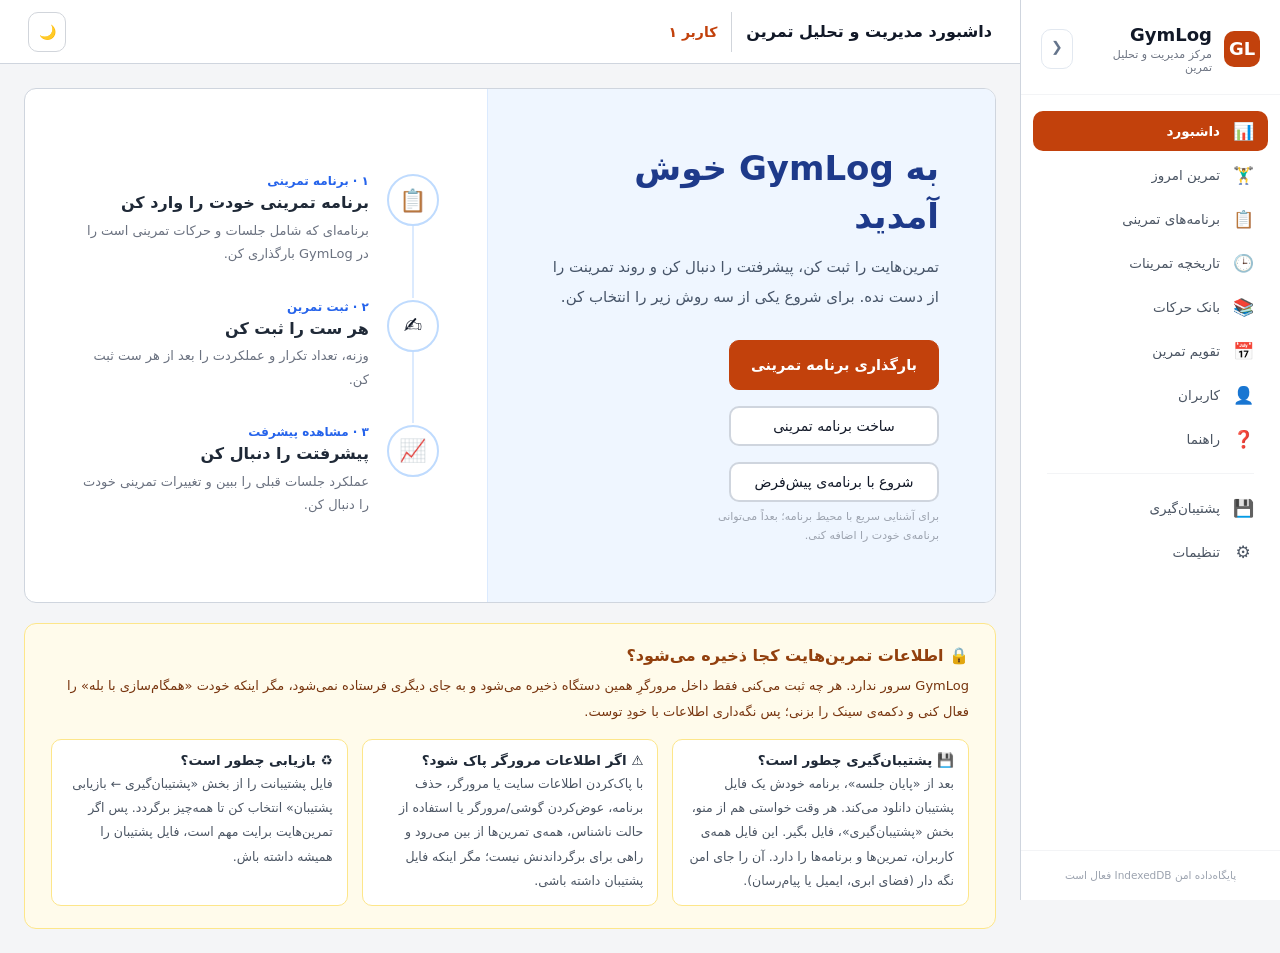
==== index.html @ d8fa561d "اصلاح برخی تنطیمات در حالت موبایل" ====
<!DOCTYPE html>
<html lang="fa" dir="rtl">
<head>
    <meta charset="UTF-8">
    <meta name="viewport" content="width=device-width, initial-scale=1.0">
    <link rel="manifest" href="./manifest.json">
    <meta name="theme-color" content="#2563eb">
    <title>GymLog</title>
    <meta name="description" content="ثبت و پیگیری تمرین‌های بدنسازی و روند پیشرفت ورزشی با پشتیبانی از IndexedDB" />
    <meta property="og:title" content="GymLog" />
    <meta property="og:description" content="ثبت و پیگیری تمرین‌های بدنسازی و روند پیشرفت ورزشی با پشتیبانی از IndexedDB" />
    <meta property="og:type" content="website" />
    <link rel="stylesheet" href="./css/style.css">
    <link rel="stylesheet" href="./css/dashboard.css">
    <link rel="stylesheet" href="./css/dashboard-overview.css">
    <link rel="stylesheet" href="./css/report.css">
    <link rel="stylesheet" href="./css/program-builder.css">
    <link rel="stylesheet" href="./css/exercise-editor.css">
    <link rel="stylesheet" href="./css/gl-extras.css">
    <link rel="stylesheet" href="./css/superset.css">
	<link rel="stylesheet" href="./css/redesign.css">
</head>

<body>
<script>try{if(localStorage.getItem("gymSidebarCollapsed")==="1")document.body.classList.add("sidebar-collapsed");}catch(e){}</script>

<div class="app-shell">

    <!-- =========================
         Desktop Sidebar (>= 1024px)
    ========================= -->
    <aside class="app-sidebar">
        <div class="sidebar-header">
            <div class="sidebar-logo">GL</div>
            <div class="sidebar-title">
                <h1>GymLog</h1>
                <span>مرکز مدیریت و تحلیل تمرین</span>
            </div>
            <button type="button" class="sidebar-toggle-btn" id="sidebarToggleBtn" aria-label="جمع کردن منو" aria-expanded="true" title="جمع/باز کردن منو">
                <span class="sidebar-toggle-icon" aria-hidden="true">❯</span>
            </button>
        </div>

        <nav class="sidebar-nav">
            <button type="button" class="sidebar-nav-item active" data-nav="dashboard" title="داشبورد">
                <span class="sidebar-nav-icon">📊</span>
                <span class="sidebar-nav-label">داشبورد</span>
            </button>
            <button type="button" class="sidebar-nav-item" data-nav="workout" title="تمرین امروز">
                <span class="sidebar-nav-icon">🏋️‍♂️</span>
                <span class="sidebar-nav-label">تمرین امروز</span>
            </button>
            <button type="button" class="sidebar-nav-item" data-nav="programs" title="برنامه‌های تمرینی">
                <span class="sidebar-nav-icon">📋</span>
                <span class="sidebar-nav-label">برنامه‌های تمرینی</span>
            </button>
            <button type="button" class="sidebar-nav-item" data-nav="history" title="تاریخچه تمرینات">
                <span class="sidebar-nav-icon">🕒</span>
                <span class="sidebar-nav-label">تاریخچه تمرینات</span>
            </button>
            <button type="button" class="sidebar-nav-item" data-nav="bank" title="بانک حرکات">
                <span class="sidebar-nav-icon">📚</span>
                <span class="sidebar-nav-label">بانک حرکات</span>
            </button>
            <button type="button" class="sidebar-nav-item" data-nav="calendar" title="تقویم تمرین">
                <span class="sidebar-nav-icon">📅</span>
                <span class="sidebar-nav-label">تقویم تمرین</span>
            </button>

            <button type="button" class="sidebar-nav-item" data-nav="user" title="کاربران">
                <span class="sidebar-nav-icon">👤</span>
                <span class="sidebar-nav-label">کاربران</span>
            </button>

            <button type="button" class="sidebar-nav-item" data-nav="help" title="راهنما و سوالات متداول">
                <span class="sidebar-nav-icon">❓</span>
                <span class="sidebar-nav-label">راهنما</span>
            </button>

            <div class="sidebar-divider"></div>

            <button type="button" class="sidebar-nav-item" data-nav="backup" title="پشتیبان‌گیری">
                <span class="sidebar-nav-icon">💾</span>
                <span class="sidebar-nav-label">پشتیبان‌گیری</span>
            </button>
            <button type="button" class="sidebar-nav-item" data-nav="settings" title="تنظیمات">
                <span class="sidebar-nav-icon">⚙️</span>
                <span class="sidebar-nav-label">تنظیمات</span>
            </button>
        </nav>

        <div class="sidebar-footer">
            <span class="sidebar-status">پایگاه‌داده امن IndexedDB فعال است</span>
        </div>
    </aside>

    <!-- =========================
         App Body (Main Content)
    ========================= -->
    <div class="app-body">

        <!-- Desktop Topbar -->
        <header class="desktop-topbar">
            <div class="desktop-topbar-heading">
                <div class="desktop-topbar-title" id="desktopTopbarTitle">
                    داشبورد مدیریت و تحلیل تمرین
                </div>
                <button type="button" class="user-chip" id="desktopUserChip" hidden></button>
                <select class="user-select" id="desktopUserSelect" aria-label="انتخاب کاربر" hidden></select>
            </div>
            <div class="desktop-topbar-actions">
                <button type="button" class="desktop-theme-icon-btn" id="desktopThemeIconBtn" aria-label="تغییر حالت تیره/روشن" title="تغییر ظاهر برنامه (تیره / روشن)">
                    🌙
                </button>
            </div>
        </header>

        <!-- Mobile Top Switcher (< 1024px) -->
        <div class="mobile-nav-bar">
            <div class="mobile-nav-id">
                <span class="mobile-nav-brand">GymLog</span>
                <button type="button" class="user-chip" id="mobileUserChip" hidden></button>
                <select class="user-select" id="mobileUserSelect" aria-label="انتخاب کاربر" hidden></select>
            </div>
            <div class="mobile-tab-switch">
                <button type="button" class="mobile-tab-btn active" data-nav="workout">ثبت تمرین</button>
                <button type="button" class="mobile-tab-btn" data-nav="dashboard">داشبورد</button>
            </div>
            <button type="button" id="openSettingsBtn" class="settings-icon-btn" aria-label="تنظیمات">
                ☰
            </button>
        </div>

        <!-- =========================
             View 1: Desktop Dashboard
        ========================= -->
        <div id="viewDashboard" class="app-view">
            <div class="dashboard-content" id="dashboardOverviewContainer">
                <!-- Populated dynamically by dashboard.js with real data -->
            </div>
        </div>

        <!-- =========================
             View 2: Workout Recording (The Gym Log)
        ========================= -->
        <div id="viewWorkout" class="app-view active">
            <div class="container">

                <!-- Header for mobile -->
                <header class="page-header" style="display: flex;">
                    <div>
                        <h1>ثبت جلسه تمرینی</h1>
                    </div>
                </header>

                <!-- Empty state -->
                <section id="emptyProgramState" class="card onboarding" style="display: none;">
                    <div class="onboarding-hero">
                        <h2>هنوز برنامه‌ای بارگذاری نشده</h2>
                        <p>برای شروع، برنامه‌ی تمرینی را از صفحه‌ی داشبورد بارگذاری کن.</p>
                    </div>
                    <div class="onboarding-actions">
                        <button type="button" class="primary-btn" onclick="switchView('dashboard')">
                            رفتن به داشبورد
                        </button>
                    </div>
                </section>

                <div id="programContent">

                    <!-- Backup warning -->
                    <section id="backupWarningBanner" class="backup-warning-banner card" style="display: none;">
                        <span class="backup-warning-icon">⚠️</span>
                        <div class="backup-warning-text">
                            <strong>زمان پشتیبان‌گیری رسیده</strong>
                            <span id="backupWarningDetail">مدتی از آخرین پشتیبان‌گیری گذشته.</span>
                        </div>
                        <div class="backup-warning-actions">
                            <button type="button" id="backupWarningBtn" class="secondary-btn">دریافت پشتیبان</button>
                            <button type="button" id="backupWarningSyncBtn" class="secondary-btn" data-bale-sync hidden>🔄 همگام‌سازی</button>
                        </div>
                    </section>

                    <!-- Session selector -->
                    <section class="session-selector card">
                        <div class="selector-title">جلسه تمرینی</div>
                        <div id="sessionButtons" class="session-buttons"></div>
                    </section>

                    <!-- Session info -->
                    <section class="session-info card">
                        <div class="field">
                            <input type="hidden" id="workoutDate">
                            <button type="button" id="workoutDateBtn" class="date-picker-btn" aria-label="تاریخ تمرین">
                                <span id="persianWorkoutDate" class="persian-date-display"></span>
                                <span class="date-picker-icon">📅</span>
                            </button>
                        </div>

                        <div class="field">
                            <select id="weekNumber" aria-label="شماره هفته">
                                <option value="1">هفته ۱</option>
                                <option value="2">هفته ۲</option>
                                <option value="3">هفته ۳</option>
                                <option value="4">هفته ۴</option>
                            </select>
                        </div>

                        <div class="session-note">
                            <strong>قانون تمرین:</strong> بیشتر ست‌ها را با حدود <strong>RIR 2</strong> انجام بده.
                        </div>
                    </section>

                    <!-- Exercises -->
                    <main id="exerciseList"></main>

                    <!-- Session note -->
                    <section class="card session-note-card">
                        <label for="sessionNote" class="session-note-label">📝 یادداشت جلسه</label>
                        <div id="sessionPrevNote" class="exercise-prev-note" hidden></div>
                        <textarea id="sessionNote" class="session-note-input" rows="3" maxlength="2000" placeholder="حال بدن، خواب، انرژی، نکته‌ای برای جلسه‌ی بعد…"></textarea>
                        <small class="gl-hint">یادداشت‌ها همراه ست‌های ثبت‌شده ذخیره می‌شوند؛ جلسه‌ای که هیچ ستی ندارد ذخیره نمی‌شود.</small>
                    </section>

                    <!-- Workout summary -->
                    <section class="summary-grid">
                        <div class="summary-card">
                            <span>حجم تمرین</span>
                            <strong id="totalVolume">0</strong>
                            <small>kg × reps</small>
                        </div>

                        <div class="summary-card">
                            <span>تغییر نسبت به جلسه قبل</span>
                            <strong id="volumeChange">—</strong>
                        </div>
                    </section>

                    <!-- Save workout -->
                    <section class="save-workout-section">
                        <button type="button" id="finishWorkoutBtn" class="primary-btn">
                            ✓ پایان جلسه و رفتن به تمرین بعدی
                        </button>
                    </section>

                    <!-- History -->
                    <section class="history-section card">
                        <div class="section-title">
                            <div>
                                <h2>روند پیشرفت</h2>
                                <p>سابقه همین جلسه تمرینی</p>
                            </div>
                        </div>
                        <div id="historyContainer"></div>
                    </section>

                </div>
            </div>
        </div>

        <!-- =========================
             View 3: Programs
        ========================= -->
        <div id="viewPrograms" class="app-view">
            <div id="viewProgramsContainer" class="gl-view-pad"></div>
        </div>

        <!-- =========================
             View 4: History
        ========================= -->
        <div id="viewHistory" class="app-view">
            <div id="viewHistoryContainer" class="gl-view-pad"></div>
        </div>

        <!-- =========================
             View 5: Bank
        ========================= -->
        <div id="viewBank" class="app-view">
            <div id="viewBankContainer" class="gl-view-pad"></div>
        </div>

        <!-- =========================
             View 6: Calendar
        ========================= -->
        <div id="viewCalendar" class="app-view">
            <div id="viewCalendarContainer" class="gl-view-pad"></div>
        </div>

        <!-- =========================
             View 7: User
        ========================= -->
        <div id="viewUser" class="app-view">
            <div id="viewUserContainer" class="gl-view-pad"></div>
        </div>

        <!-- =========================
             View 8: Backup
        ========================= -->
        <div id="viewBackup" class="app-view">
            <div id="viewBackupContainer" class="gl-view-pad"></div>
        </div>

        <!-- =========================
             View 10: Help / FAQ
        ========================= -->
        <div id="viewHelp" class="app-view">
            <div id="viewHelpContainer" class="gl-view-pad"></div>
        </div>

        <!-- =========================
             View 9: Settings
        ========================= -->
        <div id="viewSettings" class="app-view">
            <div id="viewSettingsContainer" class="gl-view-pad"></div>
        </div>

    </div>

</div>

<!-- =========================
     Settings Modal (Mobile Drawer)
========================= -->
<div id="settingsPage" class="settings-page-overlay" style="display: none;">
    <div class="settings-page">
        <div class="settings-page-header">
            <button
                type="button"
                id="closeSettingsBtn"
                class="exercise-guide-close"
                aria-label="بازگشت"
            >
                ×
            </button>
            <h2>تنظیمات و امکانات</h2>
        </div>

        <div class="settings-content">

            <section class="settings-group">
                <h3 class="settings-group-title">صفحات برنامه</h3>
                <div class="setting-row">
                    <div class="setting-info"><strong>داشبورد تحلیلی تمرین</strong><span>آمار دوره، نمودارها و وضعیت جلسات</span></div>
                    <button class="primary-btn setting-btn" type="button" onclick="closeSettingsPage(); switchView('dashboard');">مشاهده داشبورد</button>
                </div>
                <div class="setting-row">
                    <div class="setting-info"><strong>کاربران</strong><span>افزودن، حذف و ویرایش مشخصات کاربران</span></div>
                    <button class="secondary-btn setting-btn" type="button" onclick="openFromSettings('user');">نمایش کاربران</button>
                </div>
                <div class="setting-row">
                    <div class="setting-info"><strong>بانک حرکات</strong><span>فهرست حرکات با تصویر و نحوه اجرا</span></div>
                    <button id="openExerciseBankBtn" class="secondary-btn setting-btn" type="button">نمایش بانک حرکات</button>
                </div>
                <div class="setting-row">
                    <div class="setting-info"><strong>راهنما و سوالات متداول</strong><span>امکانات برنامه، ذخیره‌سازی و راه‌های تماس</span></div>
                    <button class="secondary-btn setting-btn" type="button" onclick="openFromSettings('help');">مشاهده راهنما</button>
                </div>
            </section>

            <section class="settings-group">
                <h3 class="settings-group-title">برنامه‌های تمرینی</h3>
                <div class="setting-row">
                    <div class="setting-info"><strong>ساخت برنامه تمرینی</strong><span>طراحی برنامه‌ی جدید و ثبت مستقیم یا دانلود JSON</span></div>
                    <button id="openProgramBuilderBtn" class="primary-btn setting-btn" type="button" onclick="closeSettingsPage(true); openProgramBuilder();">ساخت برنامه</button>
                </div>
                <div class="setting-row my-programs-setting">
                    <div class="setting-info"><strong>برنامه‌های من</strong><span>فهرست برنامه‌ها و جزئیات جلسات</span></div>
                    <button id="openMyProgramsBtn" class="secondary-btn setting-btn" type="button">مشاهده</button>
                </div>
                <div class="setting-row program-setting">
                    <div class="setting-info"><strong>بارگذاری برنامه‌ی جدید</strong><span>فایل آماده‌شده‌ی برنامه‌ی باشگاه (JSON)</span></div>
                    <div class="program-actions">
                        <label class="secondary-btn file-btn">بارگذاری برنامه‌ی جدید
                            <input type="file" id="programImportInput" accept=".json" hidden>
                        </label>
                    </div>
                </div>
            </section>

            <section class="settings-group">
                <h3 class="settings-group-title">ظاهر و به‌روزرسانی</h3>
                <div class="setting-row">
                    <div class="setting-info"><strong>ظاهر برنامه</strong><span>تغییر بین حالت روشن و تاریک</span></div>
                    <button id="themeToggleBtn" class="secondary-btn setting-btn" type="button">🌙 حالت تاریک</button>
                </div>
                <div class="setting-row">
                    <div class="setting-info"><strong>به‌روزرسانی برنامه</strong><span id="updateStatus">نسخه‌ی فعلی به‌روز است.</span></div>
                    <button id="updateAppBtn" class="secondary-btn setting-btn" type="button" disabled>به‌روزرسانی</button>
                </div>
            </section>

            <section class="settings-group">
                <h3 class="settings-group-title">پشتیبان‌گیری و همگام‌سازی</h3>
                <div class="setting-row backup-setting">
                    <div class="setting-info"><strong>پشتیبان اطلاعات</strong><span>دانلود یا بازیابی فایل پشتیبان همه‌ی کاربران</span></div>
                    <div class="backup-actions">
                        <button id="exportBtn" class="secondary-btn" type="button">دریافت پشتیبان</button>
                        <label class="secondary-btn file-btn">بازیابی پشتیبان
                            <input type="file" id="importInput" accept=".json" hidden>
                        </label>
                    </div>
                </div>
                <div class="setting-row bale-setting">
                    <div class="bs-panel" data-bale-panel></div>
                </div>
            </section>

            <section class="settings-group settings-group-danger">
                <h3 class="settings-group-title">منطقه خطر</h3>
                <div class="setting-row danger-setting">
                    <div class="setting-info"><strong>حذف تاریخچه‌ی تمرین‌ها</strong><span>فقط وزنه/تکرارهای کاربر فعال پاک می‌شود.</span></div>
                    <button id="clearBtn" class="danger-btn setting-btn" type="button">حذف تاریخچه</button>
                </div>
                <div class="setting-row danger-setting">
                    <div class="setting-info"><strong>بازنشانی کامل</strong><span>همه‌چیز (همه‌ی کاربران) پاک می‌شود؛ توکن و chat_id بله می‌ماند.</span></div>
                    <button id="fullResetBtn" class="danger-btn setting-btn" type="button">حذف همه‌چیز</button>
                </div>
            </section>

        </div>
    </div>
</div>

<!-- JavaScript Core Dependencies -->
<script src="./js/utils.js"></script>
<script src="./js/exercise-catalog.js"></script>
<script src="./js/workout-programs.js"></script>
<script src="./js/default-program.js"></script>
<script src="./js/workout-data.js"></script>
<script src="./js/storage.js"></script>
<script src="./js/app.js"></script>
<script src="./js/dashboard.js"></script>
<script src="./js/dashboard-analytics.js"></script>
<script src="./js/dashboard-overview.js"></script>
<script src="./js/program-builder.js"></script>
<script src="./js/exercise-editor.js"></script>
<script src="./js/rest-timer.js"></script>

<script>
    (function () {
        const btn = document.getElementById("sidebarToggleBtn");
        if (!btn) return;
        function sync() {
            const c = document.body.classList.contains("sidebar-collapsed");
            btn.setAttribute("aria-expanded", String(!c));
            btn.setAttribute("aria-label", c ? "باز کردن منو" : "جمع کردن منو");
        }
        btn.addEventListener("click", () => {
            const c = document.body.classList.toggle("sidebar-collapsed");
            try { localStorage.setItem("gymSidebarCollapsed", c ? "1" : "0"); } catch (e) {}
            sync();
        });
        sync();
    })();
</script>

<script>
    (function () {
        if (!("serviceWorker" in navigator)) return;

        const updateBtn = document.getElementById("updateAppBtn");
        const updateStatus = document.getElementById("updateStatus");
        let registration = null;
        let userRequestedUpdate = false;

        function markUpdateAvailable() {
            if (updateBtn) {
                updateBtn.disabled = false;
                updateBtn.classList.add("update-ready");
            }
            if (updateStatus) {
                updateStatus.textContent = "نسخه‌ی جدید آماده است. برای اعمال، دکمه‌ی به‌روزرسانی را بزن.";
            }
        }

        function trackInstalling(worker) {
            if (!worker) return;
            worker.addEventListener("statechange", () => {
                if (worker.state === "installed" && navigator.serviceWorker.controller) {
                    markUpdateAvailable();
                }
            });
        }

        window.addEventListener("load", () => {
            navigator.serviceWorker.register("./service-worker.js")
                .then(reg => {
                    registration = reg;
                    if (reg.waiting && navigator.serviceWorker.controller) markUpdateAvailable();
                    reg.addEventListener("updatefound", () => trackInstalling(reg.installing));
                    reg.update().catch(() => {});
                })
                .catch(err => console.error("Service Worker registration failed:", err));
        });

        function checkForUpdate() {
            if (registration && navigator.onLine) registration.update().catch(() => {});
        }
        document.addEventListener("visibilitychange", () => {
            if (document.visibilityState === "visible") checkForUpdate();
        });
        const openBtn = document.getElementById("openSettingsBtn");
        if (openBtn) openBtn.addEventListener("click", checkForUpdate);

        if (updateBtn) {
            updateBtn.addEventListener("click", () => {
                const waiting = registration && registration.waiting;
                if (!waiting) return;
                userRequestedUpdate = true;
                updateBtn.disabled = true;
                if (updateStatus) updateStatus.textContent = "در حال به‌روزرسانی…";
                waiting.postMessage({ type: "SKIP_WAITING" });
            });
        }

        let reloading = false;
        navigator.serviceWorker.addEventListener("controllerchange", () => {
            if (!userRequestedUpdate || reloading) return;
            reloading = true;
            window.location.reload();
        });
    })();
</script>

</body>
</html>
---- css/style.css ----
* {
    box-sizing: border-box;
    -webkit-tap-highlight-color: transparent;
}

html {
    font-size: 16px;
}

body {
    margin: 0;
    font-family: Tahoma, Arial, sans-serif;
    background: #f2f4f7;
    color: #1f2937;
    direction: rtl;
}

/* =========================
   Container
========================= */
.container {
    width: 100%;
    max-width: 600px;
    margin: 0 auto;
    padding: 12px 12px 40px;
}

/* =========================
   Header
========================= */
.page-header {
    display: flex;
    align-items: flex-start;
    justify-content: space-between;
    gap: 10px;
    margin-bottom: 12px;
}

.page-header h1 {
    margin: 0;
    font-size: 22px;
    line-height: 1.4;
}

.page-header p {
    margin: 3px 0 0;
    font-size: 13px;
    color: #6b7280;
}

.settings-icon-btn {
    flex: 0 0 auto;
    width: 40px;
    height: 40px;
    border: none;
    border-radius: 50%;
    background: #f3f4f6;
    font-size: 18px;
    line-height: 1;
    cursor: pointer;
}

.settings-icon-btn:hover {
    background: #e5e7eb;
}

/* =========================
   Buttons
========================= */
button,
.secondary-btn {
    min-height: 46px;
    border-radius: 10px;
    border: 1px solid transparent;
    padding: 10px 12px;
    font-family: inherit;
    font-size: 14px;
    cursor: pointer;
    touch-action: manipulation;
}

.primary-btn {
    background: #2563eb;
    color: white;
    font-weight: bold;
}

.secondary-btn {
    background: white;
    border-color: #d1d5db;
    color: #374151;
}

.danger-btn {
    background: #fee2e2;
    color: #991b1b;
    border-color: #fecaca;
}

/* =========================
   Cards
========================= */
.card {
    background: white;
    border-radius: 12px;
    border: 1px solid #e5e7eb;
    padding: 14px;
    margin-bottom: 12px;
}

/* =========================
   Session selector
========================= */
.session-selector {
    padding: 10px;
}

.selector-title {
    font-size: 12px;
    color: #6b7280;
    margin: 2px 4px 8px;
}

.session-buttons {
    display: flex;
    gap: 6px;
    overflow-x: auto;
    padding-bottom: 4px;
    scroll-snap-type: x proximity;
    -webkit-overflow-scrolling: touch;
}

.session-buttons::-webkit-scrollbar {
    height: 3px;
}

.session-btn {
    flex: 1 0 96px;
    scroll-snap-align: center;
    min-height: 62px;
    padding: 7px 4px;
    border-radius: 9px;
    border: 1px solid #d1d5db;
    background: white;
    color: #374151;
    font-family: inherit;
    cursor: pointer;
}

.session-btn strong {
    display: block;
    font-size: 13px;
    margin-bottom: 4px;
}

.session-btn span {
    display: block;
    font-size: 10px;
    line-height: 1.4;
    color: #6b7280;
}

.session-btn.active {
    background: #eff6ff;
    border-color: #2563eb;
    color: #1d4ed8;
}

.session-btn.active span {
    color: #2563eb;
}

/* =========================
   Session info
========================= */
.session-info {
    display: grid;
    grid-template-columns: 1fr 1fr;
    gap: 10px;
}

.field {
    display: flex;
    flex-direction: column;
    gap: 5px;
}

.field label {
    font-size: 14px;
    color: #6b7280;
    font-weight: 600;
}

input,
select {
    width: 100%;
    height: 44px;
    padding: 8px 10px;
    border: 1px solid #d1d5db;
    border-radius: 8px;
    background: white;
    font-family: inherit;
    font-size: 16px;
    color: #1f2937;
}

input:focus,
select:focus {
    outline: none;
    border-color: #2563eb;
    box-shadow: 0 0 0 2px rgba(37, 99, 235, 0.1);
}

.session-note {
    grid-column: 1 / -1;
    padding: 9px 11px;
    border-radius: 8px;
    background: #eff6ff;
    color: #1e40af;
    font-size: 11px;
    line-height: 1.7;
}

/* =========================
   Backup warning banner
========================= */
.backup-warning-banner {
    display: flex;
    align-items: center;
    gap: 10px;
    background: #fffbeb;
    border-color: #fde68a;
}

.backup-warning-icon {
    font-size: 20px;
    flex-shrink: 0;
}

.backup-warning-text {
    display: flex;
    flex-direction: column;
    gap: 2px;
    flex: 1;
}

.backup-warning-text strong {
    font-size: 13px;
    color: #92400e;
}

.backup-warning-text span {
    font-size: 11px;
    color: #b45309;
    line-height: 1.6;
}

.backup-warning-banner .secondary-btn {
    flex-shrink: 0;
    min-height: 38px;
    font-size: 12px;
}

/* =========================
   Default program suggestion
========================= */
.default-program-suggestion p {
    font-size: 13px;
    color: #374151;
    line-height: 1.8;
    margin: 8px 0 12px;
}

.default-program-actions {
    display: flex;
    flex-direction: column;
    gap: 8px;
}

/* =========================
   Date picker trigger button
========================= */
.date-picker-btn {
    display: flex;
    align-items: center;
    justify-content: space-between;
    width: 100%;
    height: 44px;
    padding: 8px 12px;
    border: 1px solid #d1d5db;
    border-radius: 8px;
    background: white;
    font-family: inherit;
    font-size: 14px;
    color: #1f2937;
    cursor: pointer;
}

.date-picker-btn:hover {
    border-color: #9ca3af;
}

.date-picker-icon {
    font-size: 16px;
}

/* =========================
   Date picker calendar (modal)
========================= */
.date-picker-overlay {
    position: fixed;
    inset: 0;
    z-index: 1000;
    display: flex;
    align-items: center;
    justify-content: center;
    padding: 16px;
    background: rgba(17, 24, 39, 0.5);
}

.date-picker-modal {
    width: 100%;
    max-width: 340px;
    padding: 16px;
    border-radius: 16px;
    background: white;
}

.date-picker-header {
    display: flex;
    align-items: center;
    justify-content: space-between;
    margin-bottom: 10px;
}

.date-picker-header h3 {
    margin: 0;
    font-size: 15px;
}

.date-picker-nav {
    width: 32px;
    height: 32px;
    border: none;
    border-radius: 8px;
    background: #f3f4f6;
    font-size: 18px;
    line-height: 1;
    cursor: pointer;
}

.date-picker-nav:hover {
    background: #e5e7eb;
}

.date-picker-weekdays {
    display: grid;
    grid-template-columns: repeat(7, 1fr);
    direction: ltr;
    margin-bottom: 4px;
    font-size: 11px;
    color: #9ca3af;
    text-align: center;
}

.date-picker-grid {
    display: grid;
    grid-template-columns: repeat(7, 1fr);
    direction: ltr;
    gap: 4px;
}

.date-picker-day {
    position: relative;
    display: flex;
    flex-direction: column;
    align-items: center;
    justify-content: center;
    width: 100%;
    min-width: 0;
    height: 40px;
    padding: 0;
    border: none;
    border-radius: 8px;
    background: transparent;
    font-family: inherit;
    font-size: 13px;
    color: #1f2937;
    cursor: pointer;
}

.date-picker-day.empty {
    cursor: default;
}

.date-picker-day:not(.empty):hover {
    background: #f3f4f6;
}

.date-picker-day.today {
    box-shadow: inset 0 0 0 1px #2563eb;
}

.date-picker-day.selected {
    background: #2563eb;
    color: white;
}

.date-picker-day-circle {
    display: flex;
    align-items: center;
    justify-content: center;
    width: 28px;
    height: 28px;
    border-radius: 50%;
    border: 2px solid transparent;
    box-sizing: border-box;
}

.date-picker-day.has-workout .date-picker-day-circle {
    border-color: #16a34a;
}

.date-picker-day.selected.has-workout .date-picker-day-circle {
    border-color: white;
}

.date-picker-legend {
    display: flex;
    align-items: center;
    gap: 6px;
    margin: 10px 0;
    font-size: 11px;
    color: #6b7280;
}

.date-picker-legend-circle {
    width: 12px;
    height: 12px;
    border-radius: 50%;
    border: 2px solid #16a34a;
    box-sizing: border-box;
    flex-shrink: 0;
}

.date-picker-close {
    width: 100%;
}

/* =========================
   Exercise card
========================= */
.exercise-card {
    background: white;
    border: 1px solid #e5e7eb;
    border-radius: 12px;
    margin-bottom: 12px;
    overflow: hidden;
}

.exercise-header {
    padding: 12px;
    background: #fafafa;
    border-bottom: 1px solid #e5e7eb;
}

.exercise-title {
    display: flex;
    align-items: center;
    gap: 9px;
}

.exercise-number {
    flex: 0 0 auto;
    width: 30px;
    height: 30px;
    border-radius: 50%;
    display: flex;
    align-items: center;
    justify-content: center;
    background: #2563eb;
    color: white;
    font-size: 13px;
    font-weight: bold;
}

.exercise-header h2 {
    margin: 0 0 5px;
    font-size: 19px;
    line-height: 1.45;
    font-weight: 700;
}

.exercise-meta {
    font-size: 12px;
    line-height: 1.8;
    color: #6b7280;
}

/* =========================
   Exercise action buttons
========================= */
.exercise-help-btn,
.exercise-history-btn {
    margin-top: 8px;
    min-height: 38px;
    padding: 7px 12px;
    border: 1px solid #d1d5db;
    border-radius: 8px;
    background: white;
    color: #2563eb;
    font-family: inherit;
    font-size: 14px;
    font-weight: 600;
    cursor: pointer;
}

.exercise-help-btn:active,
.exercise-history-btn:active {
    background: #eff6ff;
}

/* =========================
   Sets
========================= */
.sets-container {
    padding: 10px;
}

.set-row {
    display: grid;
    grid-template-columns: 58px 1fr 1fr;
    gap: 7px;
    align-items: center;
    margin-bottom: 7px;
}

.set-label {
    font-size: 14px;
    color: #4b5563;
    text-align: center;
    font-weight: bold;
    white-space: nowrap;
}

.set-row input {
    height: 44px;
    text-align: center;
    font-size: 16px;
    direction: ltr;
}

.set-difference {
    grid-column: 2 / 4;
    padding: 2px 5px;
    min-height: 14px;
    font-size: 11.5px;
    font-weight: 600;
    color: #1f2937;
    text-align: right;
    direction: rtl;
}

.set-difference:empty {
    display: none;
}

/* =========================
   Workout summary
========================= */
.summary-grid {
    display: grid;
    grid-template-columns: repeat(2, 1fr);
    gap: 8px;
    margin: 16px 0 12px;
}

.summary-card {
    background: white;
    border: 1px solid #e5e7eb;
    border-radius: 10px;
    padding: 11px;
    text-align: center;
}

.summary-card span {
    display: block;
    font-size: 11px;
    color: #6b7280;
    margin-bottom: 5px;
}

.summary-card strong {
    font-size: 19px;
}

.summary-card small {
    display: block;
    margin-top: 2px;
    font-size: 9px;
    color: #9ca3af;
}

/* =========================
   Save workout
========================= */
.save-workout-section {
    margin: 4px 0 18px;
}

/* =========================
   History
========================= */
.history-section {
    margin-top: 16px;
}

.section-title h2 {
    margin: 0;
    font-size: 17px;
}

.section-title p {
    margin: 4px 0 0;
    font-size: 11px;
    color: #6b7280;
}

.history-table-wrapper {
    margin-top: 12px;
    overflow-x: auto;
}

.history-table {
    width: 100%;
    border-collapse: collapse;
    font-size: 11px;
}

.history-table th,
.history-table td {
    padding: 9px 5px;
    border-bottom: 1px solid #e5e7eb;
    text-align: center;
    white-space: nowrap;
}

.history-table th {
    color: #6b7280;
    background: #f9fafb;
    font-weight: normal;
}

.history-empty {
    padding: 25px 10px;
    text-align: center;
    font-size: 12px;
    color: #9ca3af;
}

/* =========================
   Exercise History Modal
========================= */
.exercise-history-list {
    display: flex;
    flex-direction: column;
    gap: 12px;
    margin-top: 14px;
}

.exercise-history-item {
    padding: 12px;
    border: 1px solid #e5e7eb;
    border-radius: 10px;
    background: #f9fafb;
}

.exercise-history-info {
    display: flex;
    align-items: center;
    justify-content: space-between;
    gap: 8px;
    margin-bottom: 10px;
    padding-bottom: 9px;
    border-bottom: 1px solid #e5e7eb;
    font-size: 12px;
    line-height: 1.7;
}

.exercise-history-info strong {
    color: #1f2937;
}

.exercise-history-info span {
    color: #6b7280;
    white-space: nowrap;
}

.exercise-history-sets {
    display: grid;
    grid-template-columns: repeat(3, 1fr);
    gap: 6px;
}

.history-set {
    display: flex;
    align-items: center;
    justify-content: center;
    min-height: 48px;
    padding: 6px;
    border-radius: 8px;
    background: white;
    border: 1px solid #e5e7eb;
    font-size: 13px;
    font-weight: bold;
    color: #1f2937;
    direction: ltr;
}

/* =========================
   Settings (full page)
========================= */
.settings-page-overlay {
    position: fixed;
    inset: 0;
    z-index: 1000;
    background: white;
}

.settings-page {
    display: flex;
    flex-direction: column;
    height: 100%;
}

@media (min-width: 900px) {
    .settings-page-overlay {
        display: flex;
        justify-content: center;
        background: #f2f4f7;
    }

    .settings-page {
        width: 100%;
        max-width: 600px;
        background: white;
        box-shadow: 0 0 0 1px #e5e7eb;
    }
}

.settings-page-header {
    display: flex;
    align-items: center;
    gap: 10px;
    padding: 16px;
    border-bottom: 1px solid #f3f4f6;
}

.settings-page-header h2 {
    margin: 0;
    font-size: 18px;
}

.settings-content {
    flex: 1;
    overflow-y: auto;
}

.setting-row {
    display: flex;
    align-items: center;
    justify-content: space-between;
    gap: 12px;
    padding: 14px;
    border-bottom: 1px solid #f3f4f6;
}

.setting-row:last-child {
    border-bottom: none;
}

.setting-info {
    min-width: 0;
    flex: 1;
}

.setting-info strong {
    display: block;
    margin-bottom: 4px;
    font-size: 13px;
    color: #374151;
}

.setting-info span {
    display: block;
    font-size: 10px;
    line-height: 1.7;
    color: #9ca3af;
}

.setting-row .secondary-btn,
.setting-row .danger-btn {
    flex: 0 0 auto;
    min-height: 42px;
    font-size: 12px;
}

.backup-setting,
.program-setting {
    align-items: flex-start;
    flex-direction: column;
}

.backup-setting .setting-info,
.program-setting .setting-info {
    width: 100%;
}

.backup-actions,
.program-actions {
    display: grid;
    grid-template-columns: 1fr 1fr;
    gap: 8px;
    width: 100%;
    margin-top: 4px;
}

.program-actions {
    grid-template-columns: 1fr;
}

.file-btn {
    display: flex;
    align-items: center;
    justify-content: center;
    min-height: 42px;
}

.danger-setting .setting-info strong {
    color: #991b1b;
}

/* =========================
   My Programs (full page)
========================= */
.my-programs-overlay {
    position: fixed;
    inset: 0;
    z-index: 1000;
    background: white;
}

.my-programs-page {
    display: flex;
    flex-direction: column;
    height: 100%;
}

@media (min-width: 900px) {
    .my-programs-overlay {
        display: flex;
        justify-content: center;
        background: #f2f4f7;
    }

    .my-programs-page {
        width: 100%;
        max-width: 600px;
        background: white;
        box-shadow: 0 0 0 1px #e5e7eb;
    }
}

.my-programs-header {
    display: flex;
    align-items: center;
    justify-content: space-between;
    gap: 10px;
    padding: 16px;
    border-bottom: 1px solid #f3f4f6;
}

.my-programs-header h2 {
    margin: 0;
    font-size: 20px;
}

.my-programs-list {
    flex: 1;
    overflow-y: auto;
    padding: 16px;
}

.my-programs-empty {
    font-size: 13px;
    color: #9ca3af;
}

.my-program-card {
    margin-bottom: 12px;
    padding: 14px;
    border-radius: 14px;
    background: #f9fafb;
}

.my-program-summary {
    display: flex;
    align-items: center;
    justify-content: space-between;
    gap: 10px;
}

.my-program-summary-info h3 {
    margin: 0 0 4px;
    font-size: 14px;
    color: #374151;
}

.my-program-current-badge {
    margin-right: 6px;
    padding: 2px 8px;
    border-radius: 999px;
    background: #dbeafe;
    color: #1d4ed8;
    font-size: 10px;
}

.my-program-dates {
    display: block;
    font-size: 11px;
    color: #9ca3af;
}

.my-program-details {
    margin-top: 12px;
    padding-top: 12px;
    border-top: 1px solid #e5e7eb;
}

.my-program-session {
    margin-bottom: 10px;
}

.my-program-session h4 {
    margin: 0 0 4px;
    font-size: 11px;
    color: #6b7280;
}

.my-program-exercise-list {
    margin: 0;
    padding-right: 16px;
    list-style: disc;
}

.my-program-exercise-list li {
    margin-bottom: 4px;
    font-size: 11px;
    line-height: 1.7;
}

.my-program-exercise-name {
    display: block;
    color: #374151;
}

.my-program-exercise-meta {
    display: block;
    color: #9ca3af;
    font-size: 10px;
}

/* =========================
   Exercise Guide Modal
========================= */
.exercise-guide-overlay {
    position: fixed;
    inset: 0;
    z-index: 1000;
    background: rgba(0, 0, 0, 0.55);
    display: flex;
    align-items: flex-end;
    justify-content: center;
    padding: 0;
}

.exercise-guide-modal {
    width: 100%;
    max-width: 600px;
    max-height: 90vh;
    overflow-y: auto;
    background: white;
    border-radius: 18px 18px 0 0;
    padding: 16px;
}

.exercise-guide-header {
    display: flex;
    align-items: center;
    justify-content: space-between;
    gap: 10px;
    margin-bottom: 12px;
}

.exercise-guide-header h2 {
    margin: 0;
    font-size: 22px;
    line-height: 1.5;
}

.exercise-guide-close {
    width: 38px;
    height: 38px;
    min-height: 38px;
    padding: 0;
    border: none;
    border-radius: 50%;
    background: #f3f4f6;
    color: #374151;
    font-size: 24px;
    line-height: 1;
    cursor: pointer;
}

.exercise-guide-images {
    display: grid;
    grid-template-columns: repeat(2, 1fr);
    gap: 8px;
}

.exercise-guide-image,
.exercise-guide-video {
    display: block;
    width: 100%;
    max-width: 420px;
    max-height: 60vh;
    margin: 0 auto 20px;
    object-fit: contain;
    border-radius: 12px;
}

.exercise-guide-no-image {
    min-height: 120px;
    display: flex;
    align-items: center;
    justify-content: center;
    text-align: center;
    padding: 20px;
    border-radius: 10px;
    background: #f3f4f6;
    color: #9ca3af;
    font-size: 12px;
}

.exercise-guide-instructions {
    margin: 18px 0;
    padding-right: 26px;
    font-size: 16px;
    line-height: 2;
    color: #374151;
}

.exercise-guide-done {
    width: 100%;
    margin-top: 4px;
}

/* =========================
   Exercise Bank Page
========================= */
.exercise-bank-overlay {
    position: fixed;
    inset: 0;
    z-index: 1000;
    background: white;
}

.exercise-bank-page {
    display: flex;
    flex-direction: column;
    height: 100%;
}

@media (min-width: 900px) {
    .exercise-bank-overlay {
        display: flex;
        justify-content: center;
        background: #f2f4f7;
    }

    .exercise-bank-page {
        width: 100%;
        max-width: 600px;
        background: white;
        box-shadow: 0 0 0 1px #e5e7eb;
    }
}

.exercise-bank-header {
    display: flex;
    align-items: center;
    justify-content: space-between;
    gap: 10px;
    padding: 16px;
    border-bottom: 1px solid #f3f4f6;
}

.exercise-bank-header h2 {
    margin: 0;
    font-size: 20px;
}

.exercise-bank-list {
    flex: 1;
    overflow-y: auto;
    padding: 14px;
    display: flex;
    flex-direction: column;
    gap: 14px;
}

.exercise-bank-category-group {
    display: flex;
    flex-direction: column;
    gap: 8px;
}

.exercise-bank-category-header {
    width: 100%;
    display: flex;
    align-items: center;
    justify-content: space-between;
    padding: 8px 10px;
    border: 1px solid #e5e7eb;
    border-radius: 10px;
    background: #f3f4f6;
    cursor: pointer;
    font-family: inherit;
    transition: background 0.15s, border-color 0.15s;
}

.exercise-bank-category-header:hover {
    background: #e5e7eb;
}

.exercise-bank-category-title {
    display: flex;
    align-items: center;
    gap: 8px;
}

.exercise-bank-category-badge {
    font-size: 14px;
    font-weight: 700;
    color: #2563eb;
}

.exercise-bank-category-count {
    font-size: 11px;
    color: #6b7280;
    background: #ffffff;
    padding: 2px 7px;
    border-radius: 12px;
    border: 1px solid #e5e7eb;
}

.exercise-bank-category-arrow {
    font-size: 14px;
    color: #6b7280;
    transition: transform 0.2s ease;
}

.exercise-bank-category-group.collapsed .exercise-bank-category-arrow {
    transform: rotate(-90deg);
}

.exercise-bank-category-group.collapsed .exercise-bank-category-items {
    display: none;
}

.exercise-bank-category-items {
    display: flex;
    flex-direction: column;
    gap: 8px;
    padding: 2px 4px;
}

.exercise-bank-item {
    display: flex;
    align-items: center;
    gap: 12px;
    padding: 12px;
    border-radius: 12px;
    border: 1px solid #e5e7eb;
    background: #f9fafb;
    cursor: pointer;
    transition: background 0.15s, border-color 0.15s;
}

.exercise-bank-item:active {
    background: #eff6ff;
    border-color: #93c5fd;
}

.exercise-bank-thumb {
    width: 60px;
    height: 60px;
    border-radius: 8px;
    background: #e5e7eb;
    display: flex;
    align-items: center;
    justify-content: center;
    overflow: hidden;
    flex-shrink: 0;
}

.exercise-bank-thumb img {
    width: 100%;
    height: 100%;
    object-fit: contain;
}

.exercise-bank-thumb-placeholder {
    font-size: 24px;
}

.exercise-bank-info {
    flex: 1;
    min-width: 0;
}

.exercise-bank-name {
    margin: 0 0 4px;
    font-size: 15px;
    font-weight: bold;
    color: #1f2937;
}

.exercise-bank-id {
    margin: 0;
    font-size: 12px;
    color: #6b7280;
    direction: ltr;
    text-align: right;
    font-family: monospace, Arial, sans-serif;
}

/* =========================
   Dark Mode
========================= */
body.dark-mode {
    background: #111827;
    color: #f3f4f6;
}

body.dark-mode .card,
body.dark-mode .summary-card,
body.dark-mode .exercise-card {
    background: #1f2937;
    border-color: #374151;
}

body.dark-mode .page-header p,
body.dark-mode .selector-title,
body.dark-mode .field label,
body.dark-mode .exercise-meta,
body.dark-mode .section-title p {
    color: #9ca3af;
}

body.dark-mode .session-btn {
    background: #1f2937;
    border-color: #4b5563;
    color: #f3f4f6;
}

body.dark-mode .session-btn span {
    color: #9ca3af;
}

body.dark-mode .session-btn.active {
    background: #1e3a8a;
    border-color: #3b82f6;
    color: #dbeafe;
}

body.dark-mode .session-btn.active span {
    color: #bfdbfe;
}

body.dark-mode input,
body.dark-mode select {
    background: #111827;
    border-color: #4b5563;
    color: #f3f4f6;
}

body.dark-mode input:focus,
body.dark-mode select:focus {
    border-color: #60a5fa;
    box-shadow: 0 0 0 2px rgba(96, 165, 250, 0.15);
}

body.dark-mode .date-picker-btn {
    background: #111827;
    border-color: #4b5563;
    color: #f3f4f6;
}

body.dark-mode .date-picker-modal {
    background: #1f2937;
}

body.dark-mode .date-picker-header h3 {
    color: #f3f4f6;
}

body.dark-mode .date-picker-nav {
    background: #374151;
    color: #f3f4f6;
}

body.dark-mode .date-picker-nav:hover {
    background: #4b5563;
}

body.dark-mode .date-picker-day {
    color: #e5e7eb;
}

body.dark-mode .date-picker-day:not(.empty):hover {
    background: #374151;
}

body.dark-mode .date-picker-legend {
    color: #9ca3af;
}

body.dark-mode .backup-warning-banner {
    background: #451a03;
    border-color: #92400e;
}

body.dark-mode .backup-warning-text strong {
    color: #fde68a;
}

body.dark-mode .backup-warning-text span {
    color: #fcd34d;
}

body.dark-mode .default-program-suggestion p {
    color: #d1d5db;
}

body.dark-mode .session-note {
    background: #172554;
    color: #bfdbfe;
}

body.dark-mode .summary-card span {
    color: #9ca3af;
}

body.dark-mode .summary-card small {
    color: #6b7280;
}

body.dark-mode .exercise-header {
    background: #18212f;
    border-color: #374151;
}

body.dark-mode .set-label {
    color: #d1d5db;
}

body.dark-mode .set-difference {
    color: #e2e8f0;
    font-weight: 600;
}

body.dark-mode .secondary-btn {
    background: #1f2937;
    border-color: #4b5563;
    color: #f3f4f6;
}

body.dark-mode .secondary-btn:active {
    background: #374151;
}

body.dark-mode .exercise-help-btn,
body.dark-mode .exercise-history-btn {
    background: #1f2937;
    border-color: #4b5563;
    color: #93c5fd;
}

body.dark-mode .exercise-help-btn:active,
body.dark-mode .exercise-history-btn:active {
    background: #172554;
}

body.dark-mode .history-table th {
    background: #111827;
    color: #9ca3af;
}

body.dark-mode .history-table th,
body.dark-mode .history-table td {
    border-color: #374151;
}

body.dark-mode .history-empty {
    color: #6b7280;
}

body.dark-mode .exercise-history-item {
    background: #18212f;
    border-color: #374151;
}

body.dark-mode .exercise-history-info {
    border-color: #374151;
}

body.dark-mode .exercise-history-info strong {
    color: #f3f4f6;
}

body.dark-mode .exercise-history-info span {
    color: #9ca3af;
}

body.dark-mode .history-set {
    background: #1f2937;
    border-color: #374151;
    color: #f3f4f6;
}

body.dark-mode .settings-icon-btn {
    background: #374151;
    color: #f3f4f6;
}

body.dark-mode .settings-icon-btn:hover {
    background: #4b5563;
}

body.dark-mode .settings-page-overlay {
    background: #111827;
}

@media (min-width: 900px) {
    body.dark-mode .settings-page-overlay {
        background: #0b0f17;
    }

    body.dark-mode .settings-page {
        background: #111827;
        box-shadow: 0 0 0 1px #374151;
    }
}

body.dark-mode .settings-page-header {
    border-color: #374151;
}

body.dark-mode .settings-page-header h2 {
    color: #f3f4f6;
}

body.dark-mode .settings-content {
    border-color: #374151;
}

body.dark-mode .setting-row {
    border-color: #374151;
}

body.dark-mode .setting-info strong {
    color: #f3f4f6;
}

body.dark-mode .setting-info span {
    color: #9ca3af;
}

body.dark-mode .danger-setting .setting-info strong {
    color: #fecaca;
}

body.dark-mode .my-programs-overlay {
    background: #111827;
}

@media (min-width: 900px) {
    body.dark-mode .my-programs-overlay {
        background: #0b0f17;
    }

    body.dark-mode .my-programs-page {
        background: #111827;
        box-shadow: 0 0 0 1px #374151;
    }
}

body.dark-mode .my-programs-header {
    border-color: #374151;
}

body.dark-mode .my-programs-header h2 {
    color: #f3f4f6;
}

body.dark-mode .my-program-card {
    background: #1f2937;
}

body.dark-mode .my-program-summary-info h3 {
    color: #f3f4f6;
}

body.dark-mode .my-program-details {
    border-color: #374151;
}

body.dark-mode .my-program-session h4 {
    color: #d1d5db;
}

body.dark-mode .my-program-exercise-name {
    color: #e5e7eb;
}

body.dark-mode .exercise-guide-modal {
    background: #1f2937;
    color: #f3f4f6;
}

body.dark-mode .exercise-guide-close {
    background: #374151;
    color: #f3f4f6;
}

body.dark-mode .exercise-guide-instructions {
    color: #d1d5db;
}

body.dark-mode .exercise-guide-no-image {
    background: #111827;
    color: #6b7280;
}

body.dark-mode .danger-btn {
    background: #450a0a;
    border-color: #7f1d1d;
    color: #fecaca;
}

/* Dark mode for Exercise Bank */
body.dark-mode .exercise-bank-overlay {
    background: #111827;
}

@media (min-width: 900px) {
    body.dark-mode .exercise-bank-overlay {
        background: #0b0f17;
    }

    body.dark-mode .exercise-bank-page {
        background: #111827;
        box-shadow: 0 0 0 1px #374151;
    }
}

body.dark-mode .exercise-bank-header {
    border-color: #374151;
}

body.dark-mode .exercise-bank-header h2 {
    color: #f3f4f6;
}

body.dark-mode .exercise-bank-category-header {
    background: #1f2937;
    border-color: #374151;
}

body.dark-mode .exercise-bank-category-header:hover {
    background: #374151;
}

body.dark-mode .exercise-bank-category-arrow {
    color: #9ca3af;
}

body.dark-mode .exercise-bank-category-badge {
    color: #60a5fa;
}

body.dark-mode .exercise-bank-category-count {
    background: #111827;
    border-color: #374151;
    color: #9ca3af;
}

body.dark-mode .exercise-bank-item {
    background: #1f2937;
    border-color: #374151;
}

body.dark-mode .exercise-bank-item:active {
    background: #1e3a8a;
    border-color: #3b82f6;
}

body.dark-mode .exercise-bank-thumb {
    background: #374151;
}

body.dark-mode .exercise-bank-name {
    color: #f3f4f6;
}

body.dark-mode .exercise-bank-id {
    color: #9ca3af;
}

/* =========================
   Settings: uniform buttons + update button
========================= */
.setting-row .setting-btn {
    display: flex;
    align-items: center;
    justify-content: center;
    width: 150px;
    min-height: 42px;
    padding: 8px 10px;
    font-size: 12px;
    text-align: center;
    white-space: nowrap;
}

#updateAppBtn:disabled {
    opacity: 0.5;
    cursor: default;
}

#updateAppBtn.update-ready {
    background: #2563eb;
    border-color: #2563eb;
    color: white;
    font-weight: bold;
}

/* =========================
   Onboarding (empty program state)
========================= */
.onboarding {
    padding: 20px 16px;
}

.onboarding-hero {
    text-align: center;
    margin-bottom: 18px;
}

.onboarding-hero h2 {
    margin: 0 0 8px;
    font-size: 20px;
    line-height: 1.5;
}

.onboarding-hero p {
    margin: 0;
    font-size: 13px;
    line-height: 1.9;
    color: #6b7280;
}

.onboarding-steps {
    list-style: none;
    margin: 0 0 18px;
    padding: 0;
    display: flex;
    flex-direction: column;
    gap: 10px;
}

.onboarding-step {
    display: flex;
    align-items: flex-start;
    gap: 12px;
    padding: 12px;
    border: 1px solid #e5e7eb;
    border-radius: 12px;
    background: #f9fafb;
}

.onboarding-step-icon {
    flex: 0 0 auto;
    width: 40px;
    height: 40px;
    display: flex;
    align-items: center;
    justify-content: center;
    border-radius: 50%;
    background: #eff6ff;
    font-size: 18px;
}

.onboarding-step-text {
    min-width: 0;
}

.onboarding-step-label {
    display: block;
    margin-bottom: 2px;
    font-size: 11px;
    font-weight: 600;
    color: #2563eb;
}

.onboarding-step-text strong {
    display: block;
    margin-bottom: 3px;
    font-size: 14px;
    line-height: 1.6;
    color: #1f2937;
}

.onboarding-step-desc {
    display: block;
    font-size: 12px;
    line-height: 1.8;
    color: #6b7280;
}

.onboarding-actions {
    display: flex;
    flex-direction: column;
    gap: 12px;
}

.onboarding-actions .primary-btn,
.onboarding-actions .secondary-btn {
    width: 100%;
}

.onboarding-actions .default-program-suggestion {
    display: flex;
    flex-direction: column;
    gap: 6px;
    text-align: center;
}

.onboarding-actions .default-program-suggestion small {
    font-size: 11px;
    line-height: 1.7;
    color: #9ca3af;
}

body.dark-mode .onboarding-hero p,
body.dark-mode .onboarding-step-desc {
    color: #9ca3af;
}

body.dark-mode .onboarding-step {
    background: #18212f;
    border-color: #374151;
}

body.dark-mode .onboarding-step-icon {
    background: #172554;
}

body.dark-mode .onboarding-step-label {
    color: #93c5fd;
}

body.dark-mode .onboarding-step-text strong {
    color: #f3f4f6;
}

body.dark-mode .onboarding-actions .default-program-suggestion small {
    color: #6b7280;
}

/* =========================
   Toast (end-of-session message)
========================= */
.app-toast {
    position: fixed;
    left: 50%;
    bottom: 24px;
    z-index: 2000;
    max-width: calc(100% - 32px);
    padding: 11px 16px;
    border-radius: 10px;
    background: #111827;
    color: white;
    font-size: 13px;
    line-height: 1.8;
    text-align: center;
    box-shadow: 0 6px 20px rgba(0, 0, 0, 0.25);
    opacity: 0;
    transform: translate(-50%, 8px);
    transition: opacity 0.25s ease, transform 0.25s ease;
    pointer-events: none;
}

.app-toast.show {
    opacity: 1;
    transform: translate(-50%, 0);
}

.app-toast.warning {
    background: #92400e;
}

.app-toast.info {
    background: #1e3a8a;
}

body.dark-mode .app-toast {
    background: #374151;
}

body.dark-mode .app-toast.warning {
    background: #b45309;
}

body.dark-mode .app-toast.info {
    background: #1d4ed8;
}
---- css/dashboard.css ----
/* =====================================================
   Gym Progress Tracker — Desktop Dashboard & Shell Styles
   Anti-slop, clean typography, responsive grid & dark mode
===================================================== */

/* -------------------------
   App Shell Layout
------------------------- */
.app-shell {
    display: flex;
    min-height: 100vh;
    background: #f2f4f7;
    direction: rtl;
}

/* -------------------------
   Sidebar (Desktop >= 1024px)
------------------------- */
.app-sidebar {
    display: none;
    width: 260px;
    flex-shrink: 0;
    background: #ffffff;
    border-left: 1px solid #e5e7eb;
    flex-direction: column;
    position: sticky;
    top: 0;
    height: 100vh;
    overflow-y: auto;
    z-index: 100;
}

.sidebar-header {
    display: flex;
    align-items: center;
    gap: 12px;
    padding: 24px 20px 20px;
    border-bottom: 1px solid #f3f4f6;
}

.sidebar-logo {
    width: 36px;
    height: 36px;
    border-radius: 10px;
    background: #2563eb;
    color: #ffffff;
    display: flex;
    align-items: center;
    justify-content: center;
    font-size: 18px;
    font-weight: 700;
    flex-shrink: 0;
}

.sidebar-title h1 {
    margin: 0;
    font-size: 18px;
    font-weight: 800;
    color: #111827;
    line-height: 1.2;
}

.sidebar-title span {
    display: block;
    font-size: 11px;
    color: #6b7280;
    margin-top: 2px;
}

/* Navigation items */
.sidebar-nav {
    flex: 1;
    padding: 16px 12px;
    display: flex;
    flex-direction: column;
    gap: 4px;
}

.sidebar-nav-item {
    display: flex;
    align-items: center;
    gap: 12px;
    width: 100%;
    padding: 10px 14px;
    border-radius: 8px;
    border: none;
    background: transparent;
    color: #4b5563;
    font-family: inherit;
    font-size: 13.5px;
    font-weight: 500;
    text-align: right;
    cursor: pointer;
    transition: background 0.15s, color 0.15s;
}

.sidebar-nav-item:hover {
    background: #f3f4f6;
    color: #111827;
}

.sidebar-nav-item.active {
    background: #eff6ff;
    color: #1d4ed8;
    font-weight: 700;
}

.sidebar-nav-icon {
    font-size: 17px;
    width: 22px;
    text-align: center;
    flex-shrink: 0;
}

.sidebar-divider {
    height: 1px;
    background: #f3f4f6;
    margin: 10px 14px;
}

/* Dedicated Program Upload in Sidebar */
.sidebar-action-upload {
    display: flex;
    align-items: center;
    gap: 12px;
    margin: 2px 0 8px;
    padding: 10px 14px;
    border-radius: 8px;
    background: #eff6ff;
    border: 1px dashed #3b82f6;
    color: #1d4ed8;
    font-size: 13px;
    font-weight: 700;
    cursor: pointer;
    transition: background 0.15s, border-color 0.15s;
}

.sidebar-action-upload:hover {
    background: #dbeafe;
    border-color: #2563eb;
}

body.dark-mode .sidebar-action-upload {
    background: #1e3a8a33;
    border-color: #3b82f6;
    color: #60a5fa;
}

.sidebar-footer {
    padding: 16px;
    border-top: 1px solid #f3f4f6;
    display: flex;
    flex-direction: column;
    gap: 10px;
}

.sidebar-theme-btn {
    width: 100%;
    display: flex;
    align-items: center;
    justify-content: center;
    gap: 8px;
    padding: 9px 12px;
    border-radius: 8px;
    border: 1px solid #e5e7eb;
    background: #ffffff;
    color: #374151;
    font-family: inherit;
    font-size: 12.5px;
    cursor: pointer;
}

.sidebar-theme-btn:hover {
    background: #f9fafb;
}

.sidebar-status {
    font-size: 10.5px;
    color: #9ca3af;
    text-align: center;
    line-height: 1.6;
}

/* -------------------------
   Main Body Layout
------------------------- */
.app-body {
    flex: 1;
    min-width: 0;
    display: flex;
    flex-direction: column;
}

/* Desktop Topbar */
.desktop-topbar {
    display: none;
    align-items: center;
    justify-content: space-between;
    height: 64px;
    padding: 0 28px;
    background: #ffffff;
    border-bottom: 1px solid #e5e7eb;
    position: sticky;
    top: 0;
    z-index: 90;
}

.desktop-topbar-title {
    font-size: 16px;
    font-weight: 700;
    color: #111827;
}

.desktop-topbar-actions {
    display: flex;
    align-items: center;
    gap: 12px;
}

.desktop-topbar-btn {
    display: flex;
    align-items: center;
    gap: 6px;
    padding: 7px 14px;
    border-radius: 8px;
    border: 1px solid #d1d5db;
    background: #ffffff;
    color: #374151;
    font-family: inherit;
    font-size: 12.5px;
    font-weight: 600;
    cursor: pointer;
}

.desktop-topbar-btn.primary {
    background: #2563eb;
    border-color: #2563eb;
    color: #ffffff;
}

/* Desktop Theme Toggle Icon Button (Top-left corner) */
.desktop-theme-icon-btn {
    width: 38px;
    height: 38px;
    border-radius: 8px;
    border: 1px solid #d1d5db;
    background: #ffffff;
    color: #374151;
    font-size: 16px;
    display: inline-flex;
    align-items: center;
    justify-content: center;
    cursor: pointer;
    transition: background 0.15s, border-color 0.15s, transform 0.15s;
}

.desktop-theme-icon-btn:hover {
    background: #f3f4f6;
    border-color: #9ca3af;
    transform: scale(1.05);
}

body.dark-mode .desktop-theme-icon-btn {
    background: #1e293b;
    border-color: #475569;
    color: #f3f4f6;
}

/* Mobile Top Nav Switcher */
.mobile-nav-bar {
    display: flex;
    align-items: center;
    justify-content: space-between;
    padding: 10px 14px;
    background: #ffffff;
    border-bottom: 1px solid #e5e7eb;
    position: sticky;
    top: 0;
    z-index: 90;
}

.mobile-nav-brand {
    font-size: 18px;
    font-weight: 800;
    color: #1f2937;
}

.mobile-tab-switch {
    display: flex;
    background: #f3f4f6;
    padding: 3px;
    border-radius: 8px;
    gap: 2px;
}

.mobile-tab-btn {
    border: none;
    background: transparent;
    padding: 6px 12px;
    border-radius: 6px;
    font-family: inherit;
    font-size: 12px;
    font-weight: 600;
    color: #4b5563;
    cursor: pointer;
}

.mobile-tab-btn.active {
    background: #ffffff;
    color: #1d4ed8;
    box-shadow: 0 1px 3px rgba(0, 0, 0, 0.08);
}

/* -------------------------
   Views Manager
------------------------- */
.app-view {
    display: none;
    width: 100%;
}

.app-view.active {
    display: block;
}

/* -------------------------
   Desktop Dashboard Page
------------------------- */
.dashboard-content {
    max-width: 1280px;
    margin: 0 auto;
    padding: 24px;
    display: flex;
    flex-direction: column;
    gap: 20px;
}

/* Hero / Overview Banner */
.dash-overview-card {
    background: #ffffff;
    border: 1px solid #e5e7eb;
    border-radius: 14px;
    padding: 20px 24px;
    display: grid;
    grid-template-columns: 1fr auto;
    align-items: center;
    gap: 20px;
}

.dash-overview-left {
    display: flex;
    flex-direction: column;
    gap: 8px;
}

.dash-program-kicker {
    font-size: 12px;
    color: #2563eb;
    font-weight: 700;
    letter-spacing: 0.3px;
}

.dash-overview-title {
    margin: 0;
    font-size: 24px;
    font-weight: 800;
    color: #111827;
}

.dash-overview-meta {
    display: flex;
    flex-wrap: wrap;
    align-items: center;
    gap: 8px;
    font-size: 13px;
    color: #4b5563;
}

.dash-overview-meta .sep {
    color: #d1d5db;
}

.dash-progress-track {
    width: 100%;
    max-width: 460px;
    margin-top: 6px;
}

.dash-progress-labels {
    display: flex;
    justify-content: space-between;
    font-size: 11.5px;
    color: #6b7280;
    margin-bottom: 4px;
}

.dash-progress-bar-bg {
    width: 100%;
    height: 8px;
    border-radius: 999px;
    background: #e5e7eb;
    overflow: hidden;
}

.dash-progress-bar-fill {
    height: 100%;
    background: #2563eb;
    border-radius: 999px;
    transition: width 0.4s ease;
}

.dash-overview-actions {
    display: flex;
    flex-direction: column;
    gap: 8px;
}

.dash-start-workout-btn {
    display: flex;
    align-items: center;
    justify-content: center;
    gap: 8px;
    background: #2563eb;
    color: #ffffff;
    font-weight: 700;
    font-size: 14px;
    padding: 12px 22px;
    border-radius: 10px;
    border: none;
    cursor: pointer;
    white-space: nowrap;
    transition: background 0.15s ease;
}

.dash-start-workout-btn:hover {
    background: #1d4ed8;
}

/* -------------------------
   KPI Summary Metric Cards
------------------------- */
.dash-metrics-grid {
    display: grid;
    grid-template-columns: repeat(auto-fit, minmax(180px, 1fr));
    gap: 14px;
}

.dash-metric-card {
    background: #ffffff;
    border: 1px solid #e5e7eb;
    border-radius: 12px;
    padding: 16px;
    display: flex;
    flex-direction: column;
    gap: 4px;
}

.dash-metric-label {
    font-size: 12px;
    color: #6b7280;
    font-weight: 500;
}

.dash-metric-val {
    font-size: 26px;
    font-weight: 800;
    color: #111827;
    line-height: 1.2;
}

.dash-metric-sub {
    font-size: 11px;
    color: #9ca3af;
    margin-top: 2px;
}

/* -------------------------
   Charts Grid
------------------------- */
.dash-charts-grid {
    display: grid;
    grid-template-columns: 2fr 1fr;
    gap: 16px;
}

@media (max-width: 1080px) {
    .dash-charts-grid {
        grid-template-columns: 1fr;
    }
}

.dash-chart-card {
    background: #ffffff;
    border: 1px solid #e5e7eb;
    border-radius: 12px;
    padding: 20px;
    display: flex;
    flex-direction: column;
    gap: 14px;
}

.dash-chart-header {
    display: flex;
    align-items: center;
    justify-content: space-between;
    gap: 12px;
}

.dash-chart-header h3 {
    margin: 0;
    font-size: 15px;
    font-weight: 700;
    color: #111827;
}

.dash-chart-header span {
    font-size: 12px;
    color: #6b7280;
}

.dash-chart-body {
    width: 100%;
    min-height: 200px;
    display: flex;
    align-items: center;
    justify-content: center;
}

.dash-chart-svg {
    width: 100%;
    height: auto;
    overflow: visible;
}

.dash-empty-notice {
    font-size: 12.5px;
    color: #9ca3af;
    text-align: center;
    padding: 30px 10px;
}

/* -------------------------
   Training Cycle Tracker (Week 1..4 Sessions)
------------------------- */
.dash-cycle-card {
    background: #ffffff;
    border: 1px solid #e5e7eb;
    border-radius: 12px;
    padding: 20px;
}

.dash-cycle-header {
    margin-bottom: 16px;
}

.dash-cycle-header h3 {
    margin: 0;
    font-size: 16px;
    font-weight: 700;
    color: #111827;
}

.dash-cycle-header p {
    margin: 4px 0 0;
    font-size: 12px;
    color: #6b7280;
}

.dash-cycle-weeks {
    display: grid;
    grid-template-columns: repeat(4, 1fr);
    gap: 14px;
}

@media (max-width: 900px) {
    .dash-cycle-weeks {
        grid-template-columns: repeat(2, 1fr);
    }
}

.dash-cycle-week-col {
    background: #f9fafb;
    border: 1px solid #e5e7eb;
    border-radius: 10px;
    padding: 12px;
    display: flex;
    flex-direction: column;
    gap: 8px;
}

.dash-cycle-week-title {
    font-size: 13px;
    font-weight: 700;
    color: #374151;
    display: flex;
    align-items: center;
    justify-content: space-between;
    padding-bottom: 6px;
    border-bottom: 1px solid #e5e7eb;
}

.dash-cycle-week-badge {
    font-size: 10.5px;
    color: #6b7280;
}

.dash-cycle-session-item {
    display: flex;
    align-items: center;
    justify-content: space-between;
    gap: 8px;
    padding: 8px 10px;
    border-radius: 8px;
    background: #ffffff;
    border: 1px solid #e5e7eb;
    font-size: 12px;
    cursor: pointer;
    transition: border-color 0.15s, background 0.15s;
}

.dash-cycle-session-item:hover {
    border-color: #93c5fd;
    background: #eff6ff;
}

.dash-cycle-session-item.done {
    border-color: #bbf7d0;
    background: #f0fdf4;
}

.dash-cycle-session-item.active-next {
    border-color: #3b82f6;
    background: #eff6ff;
    box-shadow: 0 0 0 1px #3b82f6;
}

.dash-cycle-session-info {
    display: flex;
    flex-direction: column;
    gap: 2px;
}

.dash-cycle-session-info strong {
    color: #1f2937;
    font-size: 12px;
}

.dash-cycle-session-info span {
    color: #6b7280;
    font-size: 10px;
}

.dash-cycle-status-icon {
    font-size: 13px;
    flex-shrink: 0;
}

/* -------------------------
   Recent Workouts Table
------------------------- */
.dash-table-card {
    background: #ffffff;
    border: 1px solid #e5e7eb;
    border-radius: 12px;
    padding: 20px;
}

.dash-table-header {
    display: flex;
    align-items: center;
    justify-content: space-between;
    margin-bottom: 14px;
}

.dash-table-header h3 {
    margin: 0;
    font-size: 16px;
    font-weight: 700;
    color: #111827;
}

.dash-table-wrap {
    overflow-x: auto;
}

.dash-table {
    width: 100%;
    border-collapse: collapse;
    font-size: 13px;
}

.dash-table th,
.dash-table td {
    padding: 12px 10px;
    text-align: center;
    border-bottom: 1px solid #f3f4f6;
    white-space: nowrap;
}

.dash-table th {
    color: #6b7280;
    font-weight: 600;
    background: #f9fafb;
}

.dash-table th:first-child,
.dash-table td:first-child {
    text-align: right;
    font-weight: 600;
}

.dash-table-action-btn {
    padding: 5px 10px;
    font-size: 11px;
    border-radius: 6px;
    border: 1px solid #d1d5db;
    background: #ffffff;
    color: #2563eb;
    cursor: pointer;
    font-family: inherit;
}

.dash-table-action-btn:hover {
    background: #eff6ff;
    border-color: #93c5fd;
}

/* Workout Detail Modal */
.dash-detail-modal-overlay {
    position: fixed;
    inset: 0;
    z-index: 1200;
    background: rgba(17, 24, 39, 0.6);
    display: flex;
    align-items: center;
    justify-content: center;
    padding: 16px;
}

.dash-detail-modal {
    width: 100%;
    max-width: 580px;
    max-height: 85vh;
    background: #ffffff;
    border-radius: 16px;
    overflow-y: auto;
    padding: 24px;
    display: flex;
    flex-direction: column;
    gap: 16px;
}

.dash-detail-modal-header {
    display: flex;
    align-items: center;
    justify-content: space-between;
    padding-bottom: 12px;
    border-bottom: 1px solid #e5e7eb;
}

.dash-detail-modal-header h3 {
    margin: 0;
    font-size: 18px;
    font-weight: 700;
    color: #111827;
}

/* -------------------------
   Responsive Layout Rules
------------------------- */
@media (min-width: 1024px) {
    .app-sidebar {
        display: flex;
    }

    .desktop-topbar {
        display: flex;
    }

    .mobile-nav-bar {
        display: none;
    }

    /* Wrap the active workout recorder nicely on desktop */
    #viewWorkout .container {
        max-width: 820px;
        margin: 24px auto;
        padding: 0 16px 40px;
    }

    #viewPrograms,
    #viewHistory,
    #viewBank,
    #viewReports,
    #viewBackup,
    #viewSettings {
        max-width: 1080px;
        margin: 0 auto;
        padding: 24px;
    }
}

/* Mobile Dashboard Layout Rules (< 1024px) */
@media (max-width: 1023px) {
    /* Hide start next workout button & program upload buttons in mobile dashboard (Requirement 1) */
    .dash-overview-actions,
    .desktop-only-flex,
    .dash-start-workout-btn,
    #dashStartNextBtn {
        display: none !important;
    }
}

/* -------------------------
   Dark Mode Support
------------------------- */
body.dark-mode .app-shell {
    background: #0f172a;
    color: #f3f4f6;
}

body.dark-mode .app-sidebar,
body.dark-mode .desktop-topbar,
body.dark-mode .mobile-nav-bar,
body.dark-mode .dash-overview-card,
body.dark-mode .dash-metric-card,
body.dark-mode .dash-chart-card,
body.dark-mode .dash-cycle-card,
body.dark-mode .dash-table-card,
body.dark-mode .dash-detail-modal {
    background: #1e293b;
    border-color: #334155;
    color: #f3f4f6;
}

body.dark-mode .sidebar-header,
body.dark-mode .sidebar-divider,
body.dark-mode .sidebar-footer,
body.dark-mode .dash-table th,
body.dark-mode .dash-table td {
    border-color: #334155;
}

body.dark-mode .sidebar-title h1,
body.dark-mode .desktop-topbar-title,
body.dark-mode .dash-overview-title,
body.dark-mode .dash-metric-val,
body.dark-mode .dash-chart-header h3,
body.dark-mode .dash-cycle-header h3,
body.dark-mode .dash-table-header h3,
body.dark-mode .dash-detail-modal-header h3 {
    color: #f8fafc;
}

body.dark-mode .sidebar-nav-item {
    color: #94a3b8;
}

body.dark-mode .sidebar-nav-item:hover {
    background: #334155;
    color: #f8fafc;
}

body.dark-mode .sidebar-nav-item.active {
    background: #1e3a8a;
    color: #93c5fd;
}

body.dark-mode .dash-cycle-week-col {
    background: #0f172a;
    border-color: #334155;
}

body.dark-mode .dash-cycle-week-title {
    color: #e2e8f0;
    border-color: #334155;
}

body.dark-mode .dash-cycle-session-item {
    background: #1e293b;
    border-color: #334155;
    color: #cbd5e1;
}

body.dark-mode .dash-cycle-session-item.done {
    background: #064e3b;
    border-color: #059669;
}

body.dark-mode .dash-cycle-session-item.active-next {
    background: #1e3a8a;
    border-color: #3b82f6;
}

body.dark-mode .dash-table th {
    background: #0f172a;
    color: #94a3b8;
}

body.dark-mode .dash-table-action-btn {
    background: #1e293b;
    border-color: #475569;
    color: #93c5fd;
}

body.dark-mode .sidebar-theme-btn,
body.dark-mode .desktop-topbar-btn {
    background: #1e293b;
    border-color: #475569;
    color: #e2e8f0;
}

body.dark-mode .mobile-tab-switch {
    background: #0f172a;
}

body.dark-mode .mobile-tab-btn {
    color: #94a3b8;
}

body.dark-mode .mobile-tab-btn.active {
    background: #1e293b;
    color: #60a5fa;
}

body.dark-mode .dash-progress-bar-bg {
    background: #334155;
}

/* -------------------------
   Calendar View (Identical to "تمرین امروز" Date Picker)
------------------------- */
.calendar-view-container {
    max-width: 360px;
    margin: 12px auto 36px;
    display: flex;
    flex-direction: column;
    gap: 16px;
}

.calendar-desktop-card {
    width: 100% !important;
    max-width: 100% !important;
    border: 1px solid #e5e7eb;
    box-shadow: 0 4px 16px rgba(0, 0, 0, 0.04);
}

.calendar-day-details-card {
    background: #ffffff;
    border: 1px solid #e5e7eb;
    border-radius: 14px;
    padding: 16px;
    box-shadow: 0 2px 8px rgba(0, 0, 0, 0.03);
}

.calendar-day-item {
    background: #f9fafb;
    border: 1px solid #e5e7eb;
    border-radius: 10px;
    padding: 10px 14px;
    margin-bottom: 8px;
    display: flex;
    justify-content: space-between;
    align-items: center;
    gap: 12px;
}

/* -------------------------
   Dedicated Program Upload Box (Requirement 3)
------------------------- */
.program-upload-card {
    background: #ffffff;
    border: 1.5px solid #dbeafe;
    border-radius: 16px;
    padding: 24px 28px;
    margin-bottom: 28px;
    box-shadow: 0 4px 16px rgba(37, 99, 235, 0.05);
    display: flex;
    align-items: center;
    justify-content: space-between;
    flex-wrap: wrap;
    gap: 24px;
}

.program-upload-header {
    display: flex;
    align-items: flex-start;
    gap: 18px;
    max-width: 660px;
}

.program-upload-icon-wrapper {
    width: 52px;
    height: 52px;
    border-radius: 14px;
    background: #eff6ff;
    border: 1px solid #bfdbfe;
    display: flex;
    align-items: center;
    justify-content: center;
    font-size: 26px;
    flex-shrink: 0;
}

.program-upload-title {
    margin: 0 0 6px;
    font-size: 17px;
    font-weight: 800;
    color: #1e293b;
}

.program-upload-desc {
    margin: 0 0 12px;
    font-size: 13px;
    color: #64748b;
    line-height: 1.65;
}

.program-upload-tags {
    display: flex;
    align-items: center;
    gap: 8px;
    flex-wrap: wrap;
}

.program-upload-tag {
    padding: 4px 10px;
    border-radius: 6px;
    background: #f1f5f9;
    color: #475569;
    font-size: 11.5px;
    font-weight: 600;
}

.program-upload-btn-prominent {
    display: inline-flex;
    align-items: center;
    justify-content: center;
    gap: 10px;
    padding: 13px 26px;
    border-radius: 12px;
    background: #2563eb;
    color: #ffffff;
    font-size: 14px;
    font-weight: 700;
    cursor: pointer;
    box-shadow: 0 4px 14px rgba(37, 99, 235, 0.3);
    transition: all 0.2s ease;
    white-space: nowrap;
    border: 1px solid #1d4ed8;
}

.program-upload-btn-prominent:hover {
    background: #1d4ed8;
    box-shadow: 0 6px 18px rgba(37, 99, 235, 0.4);
    transform: translateY(-1px);
}

/* Dark mode overrides */
body.dark-mode .calendar-desktop-card {
    border-color: #334155 !important;
    background: #1e293b !important;
}

body.dark-mode .calendar-day-details-card {
    background: #1e293b !important;
    border-color: #334155 !important;
    color: #f1f5f9 !important;
}

body.dark-mode .calendar-day-item {
    background: #0f172a !important;
    border-color: #334155 !important;
    color: #f1f5f9 !important;
}

body.dark-mode .program-upload-card {
    background: #1e293b !important;
    border-color: #334155 !important;
    box-shadow: 0 4px 16px rgba(0, 0, 0, 0.2) !important;
}

body.dark-mode .program-upload-title {
    color: #f8fafc !important;
}

body.dark-mode .program-upload-desc {
    color: #94a3b8 !important;
}

body.dark-mode .program-upload-icon-wrapper {
    background: #0f172a !important;
    border-color: #3b82f6 !important;
}

body.dark-mode .program-upload-tag {
    background: #0f172a !important;
    color: #94a3b8 !important;
}

/* Embedded Dashboard Report Section Styles */
.dash-report-card {
    background: #ffffff;
    border: 1px solid #e5e7eb;
    border-radius: 12px;
    padding: 24px;
    box-shadow: 0 1px 3px rgba(0, 0, 0, 0.04);
}

.dash-report-header {
    display: flex;
    align-items: center;
    justify-content: space-between;
    flex-wrap: wrap;
    gap: 14px;
    margin-bottom: 20px;
    padding-bottom: 14px;
    border-bottom: 1px solid #f3f4f6;
}

.dash-report-titles h3 {
    margin: 0 0 4px;
    font-size: 18px;
    font-weight: 800;
    color: #111827;
}

.dash-report-titles span {
    font-size: 12.5px;
    color: #6b7280;
}

/* -------------------------
   History Filters & Search
------------------------- */
.history-filters-bar {
    display: flex;
    flex-wrap: wrap;
    align-items: center;
    gap: 12px;
    margin-bottom: 16px;
    padding: 14px;
    background: #f9fafb;
    border: 1px solid #e5e7eb;
    border-radius: 10px;
}

.history-filter-select,
.history-search-input {
    min-height: 40px;
    padding: 6px 12px;
    border-radius: 8px;
    border: 1px solid #d1d5db;
    background: #ffffff;
    font-family: inherit;
    font-size: 13px;
    color: #1f2937;
}

.history-search-input {
    flex: 1;
    min-width: 200px;
}

/* -------------------------
   Program Upload Dedicated Box (In Programs View)
------------------------- */
.program-upload-box {
    background: #ffffff;
    border: 1px solid #e2e8f0;
    border-radius: 14px;
    padding: 24px;
    margin-bottom: 24px;
    box-shadow: 0 1px 3px rgba(0, 0, 0, 0.04);
}

.program-upload-box-inner {
    display: flex;
    align-items: center;
    justify-content: space-between;
    flex-wrap: wrap;
    gap: 20px;
}

.program-upload-box-content {
    display: flex;
    align-items: flex-start;
    gap: 16px;
    max-width: 640px;
}

.program-upload-box-icon {
    width: 48px;
    height: 48px;
    border-radius: 12px;
    background: #eff6ff;
    color: #2563eb;
    display: flex;
    align-items: center;
    justify-content: center;
    font-size: 24px;
    flex-shrink: 0;
}

.program-upload-box-text h3 {
    margin: 0 0 6px;
    font-size: 16px;
    font-weight: 800;
    color: #0f172a;
}

.program-upload-box-text p {
    margin: 0 0 8px;
    font-size: 13px;
    color: #64748b;
    line-height: 1.6;
}

.program-upload-box-badges {
    display: flex;
    align-items: center;
    gap: 8px;
    flex-wrap: wrap;
}

.program-upload-badge {
    display: inline-flex;
    align-items: center;
    gap: 4px;
    padding: 3px 8px;
    border-radius: 6px;
    background: #f1f5f9;
    color: #475569;
    font-size: 11px;
    font-weight: 600;
}

.program-upload-action-btn {
    display: inline-flex;
    align-items: center;
    justify-content: center;
    gap: 8px;
    padding: 11px 22px;
    border-radius: 10px;
    background: #2563eb;
    color: #ffffff;
    font-size: 13.5px;
    font-weight: 700;
    cursor: pointer;
    border: none;
    box-shadow: 0 2px 4px rgba(37, 99, 235, 0.2);
    transition: background 0.15s, transform 0.15s, box-shadow 0.15s;
}

.program-upload-action-btn:hover {
    background: #1d4ed8;
    transform: translateY(-1px);
    box-shadow: 0 4px 6px rgba(37, 99, 235, 0.25);
}

/* Dark mode additions */
body.dark-mode .calendar-nav-wrap,
body.dark-mode .calendar-day-details-card,
body.dark-mode .history-filters-bar,
body.dark-mode .program-upload-box {
    background: #1e293b;
    border-color: #334155;
    color: #f3f4f6;
}

body.dark-mode .program-upload-box-icon {
    background: #1e3a8a44;
    color: #60a5fa;
}

body.dark-mode .program-upload-box-text h3 {
    color: #f8fafc;
}

body.dark-mode .program-upload-box-text p {
    color: #94a3b8;
}

body.dark-mode .program-upload-badge {
    background: #0f172a;
    color: #94a3b8;
}

body.dark-mode .calendar-nav-btn,
body.dark-mode .calendar-today-btn,
body.dark-mode .history-filter-select,
body.dark-mode .history-search-input {
    background: #0f172a;
    border-color: #475569;
    color: #f3f4f6;
}

body.dark-mode .calendar-month-title {
    color: #f8fafc;
}


/* Dark mode: وضعیت جلسات دوره تمرینی */
body.dark-mode .dash-cycle-header p,
body.dark-mode .dash-cycle-week-badge {
    color: #94a3b8;
}

body.dark-mode .dash-cycle-session-info strong {
    color: #f1f5f9;
}

body.dark-mode .dash-cycle-session-info span {
    color: #94a3b8;
}

body.dark-mode .dash-cycle-status-icon {
    color: #cbd5e1;
}

body.dark-mode .dash-cycle-session-item:hover {
    background: #334155;
    border-color: #60a5fa;
}

body.dark-mode .dash-cycle-session-item.done .dash-cycle-session-info span,
body.dark-mode .dash-cycle-session-item.done .dash-cycle-status-icon {
    color: #6ee7b7;
}

body.dark-mode .dash-cycle-session-item.done:hover {
    background: #065f46;
}

body.dark-mode .dash-cycle-session-item.active-next .dash-cycle-session-info span,
body.dark-mode .dash-cycle-session-item.active-next .dash-cycle-status-icon {
    color: #bfdbfe;
}

body.dark-mode .dash-cycle-session-item.active-next:hover {
    background: #1e40af;
}

/* موبایل: عنوان «ثبت جلسه تمرینی» در صفحه‌ی ثبت تمرین نمایش داده نشود */
@media (max-width: 1023px) {
    #viewWorkout .page-header {
        display: none !important;
    }
}

/* =====================================================
   تقویم دسکتاپ: نمای یک‌ساله (۱۲ ماه) + پنل جزئیات روز
===================================================== */
@media (min-width: 1024px) {
    #viewCalendar {
        max-width: 1440px;
        margin: 0 auto;
    }
}

.cal-wide {
    display: grid;
    grid-template-columns: minmax(0, 1fr) 340px;
    gap: 20px;
    align-items: start;
}

@media (max-width: 1250px) {
    .cal-wide {
        grid-template-columns: 1fr;
    }
}

.cal-wide-bar {
    display: flex;
    align-items: center;
    justify-content: space-between;
    gap: 12px;
    flex-wrap: wrap;
    margin-bottom: 14px;
}

.cal-wide-nav {
    display: flex;
    align-items: center;
    gap: 10px;
}

.cal-wide-nav h3 {
    min-width: 220px;
    margin: 0;
    text-align: center;
    font-size: 16px;
    font-weight: 800;
    color: #111827;
}

.cal-today-btn {
    min-height: 34px;
    padding: 4px 14px;
    font-size: 12.5px;
}

.cal-wide-count {
    font-size: 12.5px;
    color: #6b7280;
}

.cal-year-grid {
    display: grid;
    grid-template-columns: repeat(auto-fill, minmax(250px, 1fr));
    gap: 14px;
}

.cal-month-card {
    padding: 12px;
    border: 1px solid #e5e7eb;
    border-radius: 12px;
    background: #ffffff;
}

.cal-month-card.current {
    border-color: #2563eb;
    box-shadow: 0 0 0 1px #2563eb;
}

.cal-month-card header {
    display: flex;
    align-items: center;
    justify-content: space-between;
    margin-bottom: 8px;
}

.cal-month-card h4 {
    margin: 0;
    font-size: 14px;
    font-weight: 700;
    color: #111827;
}

.cal-month-card header span {
    font-size: 11px;
    font-weight: 600;
    color: #16a34a;
}

.cal-month-card .date-picker-grid {
    gap: 2px;
}

.cal-month-card .date-picker-day {
    height: 32px;
    font-size: 12px;
}

.cal-month-card .date-picker-day-circle {
    width: 26px;
    height: 26px;
}

.cal-wide-side {
    position: sticky;
    top: 84px;
}

.calendar-day-head {
    display: flex;
    justify-content: space-between;
    align-items: center;
    gap: 8px;
    margin-bottom: 12px;
    padding-bottom: 8px;
    border-bottom: 1px solid #f3f4f6;
    font-size: 14px;
}

.calendar-day-head span {
    flex: 0 0 auto;
    font-size: 12px;
    font-weight: 700;
    color: #16a34a;
}

.calendar-day-item {
    flex-direction: column;
    align-items: stretch !important;
}

.calendar-day-sub {
    display: block;
    margin-top: 2px;
    font-size: 11.5px;
    color: #6b7280;
}

.calendar-day-actions {
    display: flex;
    gap: 8px;
    flex-wrap: wrap;
}

.calendar-day-empty {
    text-align: center;
    color: #6b7280;
}

.calendar-day-empty p {
    margin: 0 0 10px;
    font-size: 13px;
}

.calendar-day-empty .secondary-btn {
    min-height: 36px;
    padding: 6px 14px;
    font-size: 12px;
}

body.dark-mode .cal-wide-nav h3,
body.dark-mode .cal-month-card h4 {
    color: #f8fafc;
}

body.dark-mode .cal-wide-count,
body.dark-mode .calendar-day-sub {
    color: #94a3b8;
}

body.dark-mode .cal-month-card {
    background: #1e293b;
    border-color: #334155;
}

body.dark-mode .cal-month-card.current {
    border-color: #3b82f6;
    box-shadow: 0 0 0 1px #3b82f6;
}

body.dark-mode .calendar-day-head {
    border-color: #334155;
}
---- css/dashboard-overview.css ----
/* =====================================================
   GymLog — Dashboard Overview styles (prefix: dv-)
   Mobile-first، RTL، رنگ فقط برای وضعیت (سبز: سقف هدف،
   آبی: داخل محدوده، کهربایی: پایین‌تر/ناقص)
===================================================== */

.dv-root {
    display: flex;
    flex-direction: column;
    gap: 16px;
}

.dv-slot {
    min-width: 0;
}

.dv-split,
.dv-stack {
    display: flex;
    flex-direction: column;
    gap: 16px;
}

.dv-split > .dv-slot,
.dv-stack > .dv-slot {
    width: 100%;
}

@media (min-width: 1024px) {
    .dv-split {
        display: grid;
        grid-template-columns: 1fr 1fr;
        align-items: start;
    }
}

/* ---------- Card ---------- */
.dv-card {
    background: #ffffff;
    border: 1px solid #e5e7eb;
    border-radius: 12px;
    padding: 18px;
}

.dv-card-head h3 {
    margin: 0;
    font-size: 15px;
    font-weight: 800;
    color: #111827;
}

.dv-card-head p {
    margin: 4px 0 0;
    font-size: 12px;
    color: #6b7280;
    line-height: 1.7;
}

.dv-card-head {
    margin-bottom: 14px;
}

.dv-empty {
    padding: 22px 10px;
    text-align: center;
    font-size: 12.5px;
    line-height: 1.9;
    color: #6b7280;
    background: #f9fafb;
    border-radius: 10px;
}

.dv-note {
    margin: 10px 0 0;
    font-size: 11px;
    line-height: 1.8;
    color: #9ca3af;
}

.dv-num {
    direction: ltr;
    unicode-bidi: isolate;
    white-space: nowrap;
}

.dv-muted {
    color: #9ca3af;
}

/* ---------- KPIs ---------- */
.dv-kpis {
    display: grid;
    grid-template-columns: repeat(2, 1fr);
    gap: 10px;
}

@media (min-width: 900px) {
    .dv-kpis {
        grid-template-columns: repeat(4, 1fr);
        gap: 14px;
    }
}

.dv-kpi {
    background: #ffffff;
    border: 1px solid #e5e7eb;
    border-radius: 12px;
    padding: 14px 16px;
    display: flex;
    flex-direction: column;
    gap: 3px;
    min-width: 0;
}

.dv-kpi-label {
    font-size: 12px;
    color: #6b7280;
}

.dv-kpi-val {
    font-size: 26px;
    font-weight: 800;
    line-height: 1.3;
    color: #111827;
}

.dv-kpi-val-sm {
    font-size: 20px;
    padding: 3px 0;
}

.dv-kpi-sub {
    font-size: 11px;
    line-height: 1.7;
    color: #9ca3af;
}

/* ---------- Progression ---------- */
.dv-filters {
    display: grid;
    grid-template-columns: 1fr 1fr;
    gap: 8px;
    margin-bottom: 14px;
}

.dv-filters label {
    display: flex;
    flex-direction: column;
    gap: 4px;
    font-size: 11px;
    color: #6b7280;
    min-width: 0;
}

.dv-filters .dv-filter-grow {
    grid-column: 1 / -1;
}

.dv-filters select {
    height: 40px;
    font-size: 13px;
}

@media (min-width: 900px) {
    .dv-filters {
        display: flex;
        flex-wrap: wrap;
    }

    .dv-filters label {
        flex: 0 0 auto;
        min-width: 140px;
    }

    .dv-filters .dv-filter-grow {
        flex: 1 1 260px;
    }
}

.dv-chart {
    position: relative;
    color: #374151;
}

.dv-svg {
    width: 100%;
    height: auto;
    display: block;
    direction: ltr;
    overflow: visible;
}

.dv-dot {
    cursor: pointer;
    outline: none;
}

.dv-dot:focus-visible {
    stroke: #111827;
}

.dv-tip {
    position: absolute;
    z-index: 5;
    transform: translate(-50%, calc(-100% - 12px));
    min-width: 190px;
    max-width: 260px;
    padding: 9px 11px;
    border-radius: 8px;
    background: #111827;
    color: #f9fafb;
    font-size: 11.5px;
    line-height: 1.8;
    white-space: pre-line;
    text-align: right;
    pointer-events: none;
    box-shadow: 0 6px 18px rgba(0, 0, 0, 0.22);
}

.dv-legend {
    display: flex;
    flex-wrap: wrap;
    gap: 6px 14px;
    margin: 6px 0 12px;
    font-size: 11px;
    color: #6b7280;
}

.dv-legend i {
    display: inline-block;
    width: 9px;
    height: 9px;
    margin-left: 5px;
    border-radius: 50%;
}

.dv-observed-title {
    margin-bottom: 6px;
    font-size: 11px;
    font-weight: 700;
    color: #6b7280;
}

.dv-observed {
    display: grid;
    grid-template-columns: repeat(auto-fit, minmax(110px, 1fr));
    gap: 8px;
    margin: 0 0 12px;
}

.dv-observed > div {
    padding: 8px 10px;
    border-radius: 8px;
    background: #f9fafb;
    border: 1px solid #f3f4f6;
}

.dv-observed dt {
    font-size: 10.5px;
    color: #9ca3af;
    margin-bottom: 2px;
}

.dv-observed dd {
    margin: 0;
    font-size: 15px;
    font-weight: 700;
    color: #111827;
}

.dv-interp {
    margin: 0;
    padding: 11px 13px;
    border-radius: 10px;
    background: #eff6ff;
    color: #1e3a8a;
    font-size: 12.5px;
    line-height: 2;
}

.dv-interp b {
    display: inline-block;
    margin-left: 8px;
    padding: 0 8px;
    border-radius: 999px;
    background: #dbeafe;
    font-size: 10.5px;
    line-height: 1.8;
}

.dv-interp-none,
.dv-interp-limited {
    background: #f9fafb;
    color: #4b5563;
}

.dv-interp-none b,
.dv-interp-limited b {
    background: #e5e7eb;
}

/* ---------- Compare ---------- */
.dv-summary {
    margin: 0 0 10px;
    font-size: 12px;
    color: #4b5563;
}

.dv-cmp-list,
.dv-list {
    list-style: none;
    margin: 0;
    padding: 0;
    display: flex;
    flex-direction: column;
}

.dv-cmp-row,
.dv-list li {
    padding: 11px 0;
    border-bottom: 1px solid #f3f4f6;
}

.dv-cmp-row:last-child,
.dv-list li:last-child {
    border-bottom: none;
}

.dv-cmp-top,
.dv-list-main {
    display: flex;
    align-items: center;
    justify-content: space-between;
    gap: 8px;
    flex-wrap: wrap;
}

.dv-cmp-top strong,
.dv-list-main strong {
    font-size: 13.5px;
    color: #1f2937;
}

.dv-cmp-vals {
    display: flex;
    align-items: baseline;
    flex-wrap: wrap;
    gap: 6px 8px;
    margin-top: 5px;
}

.dv-cmp-prev {
    font-size: 13px;
    color: #9ca3af;
}

.dv-arrow {
    color: #9ca3af;
    font-size: 12px;
}

.dv-cmp-cur {
    font-size: 15px;
    font-weight: 800;
    color: #111827;
}

.dv-cmp-meta,
.dv-list-sub {
    font-size: 11px;
    color: #9ca3af;
    line-height: 1.8;
}

.dv-list-sub {
    margin-top: 3px;
}

.dv-caveat {
    margin: 4px 0 0;
    font-size: 11px;
    color: #b45309;
}

.dv-chip,
.dv-badge {
    display: inline-flex;
    align-items: center;
    padding: 2px 9px;
    border-radius: 999px;
    font-size: 11px;
    font-weight: 600;
    white-space: nowrap;
}

.dv-chip-up,
.dv-badge-ok,
.dv-badge-ceiling {
    background: #dcfce7;
    color: #166534;
}

.dv-chip-same {
    background: #f3f4f6;
    color: #6b7280;
}

.dv-chip-mixed,
.dv-chip-lower {
    background: #fef3c7;
    color: #92400e;
}

.dv-badge-load {
    background: #dbeafe;
    color: #1e40af;
}

.dv-badge-rep {
    background: #e0f2fe;
    color: #075985;
}

/* ---------- Dark mode ---------- */
body.dark-mode .dv-card,
body.dark-mode .dv-kpi {
    background: #1e293b;
    border-color: #334155;
}

body.dark-mode .dv-card-head h3,
body.dark-mode .dv-kpi-val,
body.dark-mode .dv-observed dd,
body.dark-mode .dv-cmp-cur,
body.dark-mode .dv-cmp-top strong,
body.dark-mode .dv-list-main strong {
    color: #f8fafc;
}

body.dark-mode .dv-card-head p,
body.dark-mode .dv-kpi-label,
body.dark-mode .dv-filters label,
body.dark-mode .dv-legend,
body.dark-mode .dv-summary,
body.dark-mode .dv-observed-title {
    color: #94a3b8;
}

body.dark-mode .dv-chart {
    color: #e2e8f0;
}

body.dark-mode .dv-empty,
body.dark-mode .dv-observed > div,
body.dark-mode .dv-interp-none,
body.dark-mode .dv-interp-limited {
    background: #0f172a;
    border-color: #334155;
    color: #cbd5e1;
}

body.dark-mode .dv-interp {
    background: #172554;
    color: #bfdbfe;
}

body.dark-mode .dv-interp b {
    background: #1e3a8a;
}

body.dark-mode .dv-cmp-row,
body.dark-mode .dv-list li {
    border-color: #334155;
}

body.dark-mode .dv-chip-up,
body.dark-mode .dv-badge-ok,
body.dark-mode .dv-badge-ceiling {
    background: #052e16;
    color: #86efac;
}

body.dark-mode .dv-chip-same {
    background: #334155;
    color: #cbd5e1;
}

body.dark-mode .dv-chip-mixed,
body.dark-mode .dv-chip-lower {
    background: #451a03;
    color: #fde68a;
}

body.dark-mode .dv-badge-load,
body.dark-mode .dv-badge-rep {
    background: #172554;
    color: #bfdbfe;
}

body.dark-mode .dv-tip {
    background: #f1f5f9;
    color: #0f172a;
}


/* =====================================================
   صفحه‌ی خوش‌آمدگویی (داشبورد بدون برنامه)
   موبایل = ظاهر قبلی، دسکتاپ = طرح دو ستونه
===================================================== */
.dv-welcome {
    background: #ffffff;
    border: 1px solid #e5e7eb;
    border-radius: 12px;
    padding: 20px 16px;
}

.dv-welcome-hero {
    text-align: center;
    margin-bottom: 18px;
}

.dv-welcome-hero h2 {
    margin: 0 0 8px;
    font-size: 20px;
    line-height: 1.5;
    color: #111827;
}

.dv-welcome-hero p {
    margin: 0;
    font-size: 13px;
    line-height: 1.9;
    color: #6b7280;
}

.dv-welcome-actions {
    display: flex;
    flex-direction: column;
    gap: 12px;
    margin-top: 18px;
}

.dv-welcome-actions .primary-btn,
.dv-welcome-actions .secondary-btn {
    width: 100%;
}

.dv-welcome-default {
    display: flex;
    flex-direction: column;
    gap: 6px;
    text-align: center;
}

.dv-welcome-default small {
    font-size: 11px;
    line-height: 1.7;
    color: #9ca3af;
}

.dv-welcome-steps {
    list-style: none;
    margin: 0;
    padding: 0;
    display: flex;
    flex-direction: column;
    gap: 10px;
}

.dv-welcome-step {
    display: flex;
    align-items: flex-start;
    gap: 12px;
    padding: 12px;
    border: 1px solid #e5e7eb;
    border-radius: 12px;
    background: #f9fafb;
}

.dv-welcome-icon {
    flex: 0 0 auto;
    width: 40px;
    height: 40px;
    display: flex;
    align-items: center;
    justify-content: center;
    border-radius: 50%;
    background: #eff6ff;
    font-size: 18px;
}

.dv-welcome-label {
    display: block;
    margin-bottom: 2px;
    font-size: 11px;
    font-weight: 600;
    color: #2563eb;
}

.dv-welcome-step strong {
    display: block;
    margin-bottom: 3px;
    font-size: 14px;
    line-height: 1.6;
    color: #1f2937;
}

.dv-welcome-desc {
    display: block;
    font-size: 12px;
    line-height: 1.8;
    color: #6b7280;
}

/* دسکتاپ: ستون راست = معرفی و اقدام، ستون چپ = مسیر سه‌مرحله‌ای */
@media (min-width: 1024px) {
    .dv-welcome {
        display: grid;
        grid-template-columns: 1.1fr 1fr;
        gap: 0;
        padding: 0;
        min-height: 460px;
        overflow: hidden;
    }

    .dv-welcome-hero {
        display: flex;
        flex-direction: column;
        justify-content: center;
        align-items: flex-start;
        text-align: right;
        margin: 0;
        padding: 56px 56px;
        background: #eff6ff;
        border-left: 1px solid #dbeafe;
    }

    .dv-welcome-hero h2 {
        font-size: 34px;
        line-height: 1.4;
        font-weight: 800;
        color: #1e3a8a;
    }

    .dv-welcome-hero p {
        max-width: 420px;
        margin-top: 4px;
        font-size: 15px;
        line-height: 2;
        color: #475569;
    }

    .dv-welcome-actions {
        flex-direction: row;
        align-items: flex-start;
        flex-wrap: wrap;
        gap: 16px;
        margin-top: 28px;
    }

    .dv-welcome-actions .primary-btn,
    .dv-welcome-actions .secondary-btn {
        width: auto;
        min-width: 210px;
        min-height: 50px;
        font-size: 14.5px;
    }

    .dv-welcome-default {
        align-items: flex-start;
        text-align: right;
        max-width: 240px;
    }

    .dv-welcome-steps {
        justify-content: center;
        gap: 0;
        padding: 40px 48px;
        position: relative;
    }

    .dv-welcome-step {
        position: relative;
        padding: 0 0 34px;
        gap: 18px;
        border: none;
        border-radius: 0;
        background: transparent;
    }

    .dv-welcome-step:last-child {
        padding-bottom: 0;
    }

    /* خط اتصال بین مراحل: این محتوا واقعاً یک ترتیب است */
    .dv-welcome-step:not(:last-child)::before {
        content: "";
        position: absolute;
        right: 25px;
        top: 52px;
        bottom: 2px;
        width: 2px;
        background: #dbeafe;
    }

    .dv-welcome-icon {
        width: 52px;
        height: 52px;
        font-size: 22px;
        border: 2px solid #bfdbfe;
        background: #ffffff;
        position: relative;
        z-index: 1;
    }

    .dv-welcome-label {
        font-size: 12px;
    }

    .dv-welcome-step strong {
        font-size: 16px;
    }

    .dv-welcome-desc {
        font-size: 13px;
        max-width: 340px;
    }
}

body.dark-mode .dv-welcome {
    background: #1e293b;
    border-color: #334155;
}

body.dark-mode .dv-welcome-hero h2,
body.dark-mode .dv-welcome-step strong {
    color: #f8fafc;
}

body.dark-mode .dv-welcome-hero p,
body.dark-mode .dv-welcome-desc {
    color: #94a3b8;
}

body.dark-mode .dv-welcome-default small {
    color: #64748b;
}

body.dark-mode .dv-welcome-step {
    background: #0f172a;
    border-color: #334155;
}

body.dark-mode .dv-welcome-icon {
    background: #172554;
}

body.dark-mode .dv-welcome-label {
    color: #93c5fd;
}

@media (min-width: 1024px) {
    body.dark-mode .dv-welcome-hero {
        background: #0f1b3d;
        border-color: #1e3a8a;
    }

    body.dark-mode .dv-welcome-hero h2 {
        color: #bfdbfe;
    }

    body.dark-mode .dv-welcome-step {
        background: transparent;
    }

    body.dark-mode .dv-welcome-step:not(:last-child)::before {
        background: #1e3a8a;
    }

    body.dark-mode .dv-welcome-icon {
        background: #0f172a;
        border-color: #1d4ed8;
    }
}

/* =====================================================
   بانک حرکات (نسخه دسکتاپ) — بدون رنگ inline، سازگار با دارک
===================================================== */
.dv-bank {
    display: flex;
    flex-direction: column;
    gap: 16px;
}

.dv-bank-title {
    margin: 0;
    font-size: 18px;
    font-weight: 700;
    color: #111827;
}

.dv-bank-group {
    background: #ffffff;
    border: 1px solid #e5e7eb;
    border-radius: 12px;
    padding: 16px;
}

.dv-bank-group h4 {
    display: flex;
    align-items: center;
    gap: 10px;
    margin: 0 0 12px;
    font-size: 15px;
    font-weight: 700;
    color: #2563eb;
}

.dv-bank-group h4 span {
    font-size: 11px;
    font-weight: 500;
    color: #6b7280;
}

.dv-bank-grid {
    display: grid;
    grid-template-columns: repeat(auto-fill, minmax(220px, 1fr));
    gap: 10px;
}

.dv-bank-item {
    display: flex;
    flex-direction: column;
    align-items: flex-start;
    gap: 4px;
    min-height: 0;
    padding: 12px;
    text-align: right;
    background: #f9fafb;
    border: 1px solid #e5e7eb;
    border-radius: 10px;
    cursor: pointer;
    transition: border-color 0.15s, background 0.15s;
}

.dv-bank-item:hover {
    border-color: #93c5fd;
    background: #eff6ff;
}

.dv-bank-item strong {
    font-size: 14px;
    line-height: 1.6;
    color: #1f2937;
}

.dv-bank-item span {
    font-size: 11px;
    color: #6b7280;
    direction: ltr;
}

body.dark-mode .dv-bank-title {
    color: #f8fafc;
}

body.dark-mode .dv-bank-group {
    background: #1e293b;
    border-color: #334155;
}

body.dark-mode .dv-bank-group h4 {
    color: #60a5fa;
}

body.dark-mode .dv-bank-group h4 span {
    color: #94a3b8;
}

body.dark-mode .dv-bank-item {
    background: #0f172a;
    border-color: #334155;
}

body.dark-mode .dv-bank-item:hover {
    background: #172554;
    border-color: #3b82f6;
}

body.dark-mode .dv-bank-item strong {
    color: #f1f5f9;
}

body.dark-mode .dv-bank-item span {
    color: #94a3b8;
}

/* =====================================================
   تاریخچه: جزئیات تمرین و نشان «آغاز دوره»
===================================================== */
.dv-start-badge {
    padding: 2px 6px;
    border-radius: 4px;
    border: 1px solid #bfdbfe;
    background: #eff6ff;
    color: #2563eb;
    font-size: 10px;
    font-weight: 700;
}

.dv-detail-meta {
    display: flex;
    flex-wrap: wrap;
    gap: 6px 16px;
    font-size: 13px;
    color: #4b5563;
}

.dv-detail-meta strong {
    color: #111827;
}

.dv-detail-body {
    flex: 1;
    overflow-y: auto;
    margin-top: 8px;
}

.dv-detail-ex {
    padding: 12px;
    margin-bottom: 10px;
    border: 1px solid #e5e7eb;
    border-radius: 10px;
}

.dv-detail-ex h4 {
    margin: 0 0 8px;
    font-size: 14px;
    font-weight: 700;
    color: #111827;
}

.dv-detail-sets {
    display: grid;
    grid-template-columns: repeat(auto-fit, minmax(120px, 1fr));
    gap: 6px;
}

.dv-detail-set {
    display: flex;
    justify-content: space-between;
    gap: 8px;
    padding: 6px 10px;
    border-radius: 6px;
    background: #f3f4f6;
    font-size: 12px;
    color: #4b5563;
}

.dv-detail-set strong {
    direction: ltr;
    color: #111827;
}

body.dark-mode .dv-start-badge {
    border-color: #1d4ed8;
    background: #1e3a8a;
    color: #bfdbfe;
}

body.dark-mode .dv-detail-meta {
    color: #94a3b8;
}

body.dark-mode .dv-detail-meta strong,
body.dark-mode .dv-detail-ex h4,
body.dark-mode .dv-detail-set strong {
    color: #f8fafc;
}

body.dark-mode .dv-detail-ex {
    border-color: #334155;
}

body.dark-mode .dv-detail-set {
    background: #0f172a;
    color: #cbd5e1;
}

body.dark-mode .dash-detail-modal-overlay {
    background: rgba(2, 6, 23, 0.75);
}


/* =====================================================
   روند عملکرد حرکات: باکس جلسه‌ها، کارت نمودار هر حرکت، مودال
===================================================== */
.dv-filters-inline {
    display: flex;
    flex-wrap: wrap;
    gap: 8px;
    margin-bottom: 12px;
}

.dv-filters-inline label {
    flex: 0 0 auto;
    min-width: 140px;
}

.dv-sessions {
    display: grid;
    grid-template-columns: repeat(auto-fit, minmax(150px, 1fr));
    gap: 8px;
    margin-bottom: 14px;
}

.dv-sess-btn {
    display: flex;
    flex-direction: column;
    align-items: flex-start;
    gap: 3px;
    min-height: 0;
    padding: 10px 12px;
    text-align: right;
    background: #ffffff;
    border: 1px solid #d1d5db;
    border-radius: 10px;
    color: #374151;
    cursor: pointer;
    transition: border-color 0.15s, background 0.15s;
}

.dv-sess-btn b {
    font-size: 13px;
}

.dv-sess-btn span {
    font-size: 11px;
    line-height: 1.6;
    color: #6b7280;
}

.dv-sess-btn:hover {
    border-color: #93c5fd;
}

.dv-sess-btn.active {
    background: #eff6ff;
    border-color: #2563eb;
    box-shadow: 0 0 0 1px #2563eb;
    color: #1d4ed8;
}

.dv-sess-btn.active span {
    color: #2563eb;
}

.dv-ex-grid {
    display: grid;
    grid-template-columns: repeat(auto-fill, minmax(270px, 1fr));
    gap: 12px;
}

.dv-ex-card {
    display: flex;
    flex-direction: column;
    gap: 6px;
    width: 100%;
    min-height: 0;
    padding: 12px;
    text-align: right;
    background: #ffffff;
    border: 1px solid #e5e7eb;
    border-radius: 12px;
    color: #374151;
    cursor: pointer;
    transition: border-color 0.15s, box-shadow 0.15s;
}

.dv-ex-card:hover,
.dv-ex-card:focus-visible {
    border-color: #93c5fd;
    box-shadow: 0 2px 10px rgba(37, 99, 235, 0.08);
    outline: none;
}

.dv-ex-head {
    display: flex;
    align-items: center;
    justify-content: space-between;
    gap: 8px;
}

.dv-ex-head strong {
    font-size: 13px;
    line-height: 1.6;
    color: #1f2937;
}

.dv-ex-tag {
    flex: 0 0 auto;
    padding: 1px 8px;
    border-radius: 999px;
    background: #f3f4f6;
    color: #6b7280;
    font-size: 10px;
    white-space: nowrap;
}

.dv-ex-card .dv-svg {
    color: #374151;
}

.dv-ex-empty {
    padding: 36px 8px;
    border-radius: 8px;
    background: #f9fafb;
    color: #9ca3af;
    font-size: 12px;
    text-align: center;
}

.dv-ex-foot {
    display: flex;
    align-items: center;
    justify-content: space-between;
    gap: 8px;
    font-size: 11px;
    color: #6b7280;
}

.dv-modal-overlay {
    position: fixed;
    inset: 0;
    z-index: 1300;
    display: flex;
    align-items: center;
    justify-content: center;
    padding: 16px;
    background: rgba(17, 24, 39, 0.6);
}

.dv-modal {
    width: 100%;
    max-width: 760px;
    max-height: 92vh;
    overflow-y: auto;
    padding: 20px;
    border-radius: 16px;
    background: #ffffff;
}

.dv-modal-head {
    display: flex;
    align-items: flex-start;
    justify-content: space-between;
    gap: 10px;
    margin-bottom: 14px;
}

.dv-modal-head h3 {
    margin: 0;
    font-size: 18px;
    line-height: 1.5;
    color: #111827;
}

.dv-modal-head p {
    margin: 2px 0 0;
    font-size: 12px;
    color: #6b7280;
}

/* =====================================================
   نمودار عنکبوتی گروه‌های عضلانی
===================================================== */
.dv-pills {
    display: flex;
    gap: 8px;
    flex-wrap: wrap;
    margin-bottom: 14px;
}

.dv-pill {
    min-height: 36px;
    padding: 6px 14px;
    border: 1px solid #d1d5db;
    border-radius: 999px;
    background: #ffffff;
    color: #4b5563;
    font-size: 12.5px;
    cursor: pointer;
}

.dv-pill.active {
    background: #2563eb;
    border-color: #2563eb;
    color: #ffffff;
    font-weight: 600;
}

.dv-radar {
    display: flex;
    flex-direction: column;
    gap: 16px;
    align-items: center;
}

.dv-radar-chart {
    width: 100%;
    max-width: 400px;
    color: #374151;
}

.dv-radar-svg {
    display: block;
    width: 100%;
    height: auto;
    direction: ltr;
    overflow: visible;
}

.dv-radar-side {
    width: 100%;
}

.dv-radar-total {
    margin: 0 0 10px;
    font-size: 12.5px;
    color: #4b5563;
}

.dv-mus-list {
    list-style: none;
    margin: 0;
    padding: 0;
    display: flex;
    flex-direction: column;
    gap: 9px;
}

.dv-mus-row {
    display: grid;
    grid-template-columns: 74px 1fr 36px;
    align-items: center;
    gap: 10px;
    font-size: 13px;
    color: #374151;
}

.dv-mus-bar {
    height: 8px;
    border-radius: 999px;
    background: #e5e7eb;
    overflow: hidden;
}

.dv-mus-bar i {
    display: block;
    height: 100%;
    border-radius: 999px;
    background: #2563eb;
}

.dv-mus-row b {
    text-align: left;
}

@media (min-width: 900px) {
    .dv-radar {
        flex-direction: row;
        align-items: center;
    }

    .dv-radar-chart {
        flex: 0 0 400px;
    }

    .dv-radar-side {
        flex: 1;
    }
}

/* =====================================================
   برنامه‌های تمرینی: جلسه‌ها به‌صورت جدول ساختاریافته
===================================================== */
.dv-prog-sessions {
    display: grid;
    grid-template-columns: 1fr;
    gap: 14px;
}

@media (min-width: 1100px) {
    .dv-prog-sessions {
        grid-template-columns: repeat(auto-fit, minmax(440px, 1fr));
    }
}

.dv-prog-session {
    border: 1px solid #e5e7eb;
    border-radius: 12px;
    background: #ffffff;
    overflow: hidden;
}

.dv-prog-session-head {
    display: flex;
    align-items: center;
    gap: 10px;
    padding: 11px 14px;
    background: #f9fafb;
    border-bottom: 1px solid #e5e7eb;
}

.dv-prog-session-head h4 {
    flex: 1;
    margin: 0;
    font-size: 13.5px;
    font-weight: 700;
    line-height: 1.6;
    color: #1f2937;
}

.dv-prog-session-num {
    flex: 0 0 auto;
    padding: 2px 10px;
    border-radius: 999px;
    background: #dbeafe;
    color: #1d4ed8;
    font-size: 11px;
    font-weight: 700;
    white-space: nowrap;
}

.dv-prog-session-count {
    flex: 0 0 auto;
    font-size: 11px;
    color: #6b7280;
    white-space: nowrap;
}

.dv-prog-table-wrap {
    overflow-x: auto;
}

.dv-prog-table {
    width: 100%;
    border-collapse: collapse;
    font-size: 12.5px;
}

.dv-prog-table th {
    padding: 8px 8px;
    text-align: center;
    background: #ffffff;
    border-bottom: 1px solid #e5e7eb;
    color: #6b7280;
    font-size: 11px;
    font-weight: 600;
    white-space: nowrap;
}

.dv-prog-table td {
    padding: 9px 8px;
    text-align: center;
    border-bottom: 1px solid #f3f4f6;
    color: #4b5563;
}

.dv-prog-table tbody tr:last-child td {
    border-bottom: none;
}

.dv-prog-table tbody tr:nth-child(even) td {
    background: #fafafa;
}

.dv-prog-table th:nth-child(2),
.dv-prog-table td.dv-prog-name {
    text-align: right;
}

.dv-prog-table td.dv-prog-name {
    min-width: 150px;
    font-weight: 600;
    line-height: 1.7;
    color: #1f2937;
}

.dv-prog-table td.dv-prog-idx {
    width: 28px;
    color: #9ca3af;
}

.dv-prog-table td.dv-prog-reps {
    color: #1d4ed8;
    font-weight: 600;
}

/* =====================================================
   Dark mode — بخش‌های جدید
===================================================== */
body.dark-mode .dv-sess-btn,
body.dark-mode .dv-ex-card,
body.dark-mode .dv-pill {
    background: #1e293b;
    border-color: #475569;
    color: #e2e8f0;
}

body.dark-mode .dv-sess-btn span,
body.dark-mode .dv-ex-foot,
body.dark-mode .dv-modal-head p,
body.dark-mode .dv-radar-total {
    color: #94a3b8;
}

body.dark-mode .dv-sess-btn.active {
    background: #1e3a8a;
    border-color: #3b82f6;
    box-shadow: 0 0 0 1px #3b82f6;
    color: #dbeafe;
}

body.dark-mode .dv-sess-btn.active span {
    color: #bfdbfe;
}

body.dark-mode .dv-ex-head strong,
body.dark-mode .dv-modal-head h3,
body.dark-mode .dv-mus-row {
    color: #f8fafc;
}

body.dark-mode .dv-ex-card .dv-svg,
body.dark-mode .dv-radar-chart {
    color: #e2e8f0;
}

body.dark-mode .dv-ex-tag {
    background: #334155;
    color: #cbd5e1;
}

body.dark-mode .dv-ex-empty {
    background: #0f172a;
    color: #64748b;
}

body.dark-mode .dv-modal {
    background: #1e293b;
}

body.dark-mode .dv-pill.active {
    background: #2563eb;
    border-color: #2563eb;
    color: #ffffff;
}

body.dark-mode .dv-mus-bar {
    background: #334155;
}

body.dark-mode .dv-prog-session {
    background: #1e293b;
    border-color: #334155;
}

body.dark-mode .dv-prog-session-head {
    background: #0f172a;
    border-color: #334155;
}

body.dark-mode .dv-prog-session-head h4,
body.dark-mode .dv-prog-table td.dv-prog-name {
    color: #f8fafc;
}

body.dark-mode .dv-prog-session-num {
    background: #1e3a8a;
    color: #bfdbfe;
}

body.dark-mode .dv-prog-session-count,
body.dark-mode .dv-prog-table th {
    color: #94a3b8;
}

body.dark-mode .dv-prog-table th {
    background: #1e293b;
    border-color: #334155;
}

body.dark-mode .dv-prog-table td {
    color: #cbd5e1;
    border-color: #334155;
}

body.dark-mode .dv-prog-table tbody tr:nth-child(even) td {
    background: #172033;
}

body.dark-mode .dv-prog-table td.dv-prog-reps {
    color: #93c5fd;
}

/* نمایش در «برنامه‌های من» موبایل */
.my-program-details .dv-prog-session {
    margin-bottom: 10px;
}

.my-program-details .dv-prog-table {
    font-size: 11.5px;
}


/* =====================================================
   روند حرکات: نمای کل سابقه + دوره انتخاب‌شده (مودال دوبخشی)
===================================================== */
.dv-view-pills {
    margin-bottom: 12px;
}

.dv-mblock {
    margin-bottom: 14px;
    padding-bottom: 14px;
    border-bottom: 1px dashed #e5e7eb;
}

.dv-mblock:last-of-type {
    border-bottom: none;
}

.dv-mblock-title {
    margin: 0 0 8px;
    font-size: 13.5px;
    font-weight: 800;
    color: #1d4ed8;
}

.dv-mlegend-note {
    margin: -4px 0 14px;
}

body.dark-mode .dv-mblock {
    border-color: #334155;
}

body.dark-mode .dv-mblock-title {
    color: #93c5fd;
}

/* =====================================================
   توضیح محل ذخیره‌ی اطلاعات (صفحه‌ی خوش‌آمدگویی)
===================================================== */
.dv-data-note {
    padding: 18px 16px;
    border: 1px solid #fde68a;
    border-radius: 12px;
    background: #fffbeb;
}

.dv-data-note h3 {
    margin: 0 0 8px;
    font-size: 16px;
    font-weight: 800;
    color: #92400e;
}

.dv-data-note-lead {
    margin: 0 0 14px;
    font-size: 13px;
    line-height: 2;
    color: #78350f;
}

.dv-data-note-grid {
    display: grid;
    grid-template-columns: 1fr;
    gap: 10px;
}

.dv-data-note-item {
    padding: 12px 14px;
    border: 1px solid #fde68a;
    border-radius: 10px;
    background: #ffffff;
}

.dv-data-note-item strong {
    display: block;
    margin-bottom: 4px;
    font-size: 13.5px;
    color: #1f2937;
}

.dv-data-note-item p {
    margin: 0;
    font-size: 12.5px;
    line-height: 1.95;
    color: #4b5563;
}

@media (min-width: 900px) {
    .dv-data-note {
        padding: 22px 26px;
    }

    .dv-data-note-grid {
        grid-template-columns: repeat(3, 1fr);
        gap: 14px;
    }
}

body.dark-mode .dv-data-note {
    background: #2a1f0a;
    border-color: #92400e;
}

body.dark-mode .dv-data-note h3 {
    color: #fde68a;
}

body.dark-mode .dv-data-note-lead {
    color: #fcd34d;
}

body.dark-mode .dv-data-note-item {
    background: #1e293b;
    border-color: #334155;
}

body.dark-mode .dv-data-note-item strong {
    color: #f8fafc;
}

body.dark-mode .dv-data-note-item p {
    color: #94a3b8;
}
---- css/program-builder.css ----
/* =====================================================
   GymLog — ساخت برنامه تمرینی، صفحه‌ی کاربر و نام کاربر (prefix: pb-)
   Mobile-first، RTL، سازگار با body.dark-mode
===================================================== */

/* ---------- نام کاربر کنار عنوان بالای صفحه ---------- */
.desktop-topbar-heading {
    display: flex;
    align-items: center;
    gap: 14px;
    min-width: 0;
}

.mobile-nav-id {
    display: flex;
    align-items: center;
    gap: 8px;
    min-width: 0;
}

.user-chip {
    min-height: 0;
    padding: 0;
    border: none;
    background: none;
    font-family: inherit;
    font-size: 14px;
    font-weight: 600;
    color: #2563eb;
    cursor: pointer;
    white-space: nowrap;
    overflow: hidden;
    text-overflow: ellipsis;
    max-width: 240px;
}

.user-chip[hidden] {
    display: none;
}

.desktop-topbar-heading .user-chip {
    padding-right: 14px;
    border-right: 1px solid #d1d5db;
    border-radius: 0;
}

.mobile-nav-id .user-chip {
    font-size: 12px;
    max-width: 84px;
}

.user-chip:hover {
    text-decoration: underline;
}

body.dark-mode .user-chip {
    color: #93c5fd;
}

body.dark-mode .desktop-topbar-heading .user-chip {
    border-color: #475569;
}

/* ---------- چارچوب فرم ---------- */
.pb-overlay {
    position: fixed;
    inset: 0;
    z-index: 1100;
    display: flex;
    justify-content: center;
    background: #f2f4f7;
}

.pb-page {
    display: flex;
    flex-direction: column;
    width: 100%;
    max-width: 1040px;
    height: 100%;
    background: #ffffff;
}

@media (min-width: 900px) {
    .pb-page {
        box-shadow: 0 0 0 1px #e5e7eb;
    }
}

.pb-head {
    display: flex;
    align-items: center;
    justify-content: space-between;
    gap: 10px;
    padding: 14px 16px;
    border-bottom: 1px solid #f3f4f6;
}

.pb-head h2 {
    margin: 0;
    font-size: 19px;
}

.pb-steps {
    display: flex;
    gap: 6px;
    margin: 0;
    padding: 10px 12px;
    list-style: none;
    border-bottom: 1px solid #f3f4f6;
    overflow-x: auto;
}

.pb-steps li {
    flex: 1 0 auto;
    display: flex;
    align-items: center;
    justify-content: center;
    gap: 7px;
    padding: 6px 10px;
    border-radius: 999px;
    background: #f3f4f6;
    color: #6b7280;
    font-size: 12.5px;
    white-space: nowrap;
}

.pb-steps li span {
    display: inline-flex;
    align-items: center;
    justify-content: center;
    width: 20px;
    height: 20px;
    border-radius: 50%;
    background: #d1d5db;
    color: #ffffff;
    font-size: 11px;
    font-weight: 700;
}

.pb-steps li.active {
    background: #eff6ff;
    color: #1d4ed8;
    font-weight: 700;
}

.pb-steps li.active span {
    background: #2563eb;
}

.pb-steps li.done span {
    background: #16a34a;
}

.pb-body {
    flex: 1;
    min-height: 0;
    overflow-y: auto;
    padding: 16px;
}

.pb-foot {
    display: flex;
    gap: 10px;
    padding: 12px 16px calc(12px + env(safe-area-inset-bottom, 0px));
    border-top: 1px solid #f3f4f6;
    background: #ffffff;
}

.pb-foot button {
    flex: 1;
}

.pb-foot .pb-prev {
    flex: 0 0 110px;
}

.pb-section h3 {
    margin: 0 0 6px;
    font-size: 17px;
}

.pb-muted {
    margin: 0 0 14px;
    font-size: 12.5px;
    line-height: 1.9;
    color: #6b7280;
}

.pb-note {
    margin: 12px 0 0;
    font-size: 11px;
    line-height: 1.8;
    color: #9ca3af;
}

.pb-error {
    min-height: 20px;
    margin: 10px 0 0;
    font-size: 12.5px;
    color: #b91c1c;
}

/* ---------- چیپ‌ها و تب‌ها ---------- */
.pb-chips {
    display: flex;
    flex-wrap: wrap;
    gap: 8px;
}

.pb-chip {
    min-height: 40px;
    padding: 7px 16px;
    border: 1px solid #d1d5db;
    border-radius: 999px;
    background: #ffffff;
    color: #4b5563;
    font-size: 13px;
    cursor: pointer;
}

.pb-chip.active {
    background: #2563eb;
    border-color: #2563eb;
    color: #ffffff;
    font-weight: 600;
}

.pb-day-chip {
    min-width: 88px;
    min-height: 48px;
    font-size: 14px;
}

.pb-title-field {
    margin-top: 22px;
    max-width: 420px;
}

.pb-daytabs {
    display: flex;
    gap: 6px;
    margin-bottom: 12px;
    overflow-x: auto;
}

.pb-tab {
    flex: 0 0 auto;
    display: flex;
    align-items: center;
    gap: 7px;
    min-height: 42px;
    padding: 6px 14px;
    border: 1px solid #d1d5db;
    border-radius: 10px;
    background: #ffffff;
    color: #374151;
    font-size: 13px;
    cursor: pointer;
}

.pb-tab.active {
    background: #eff6ff;
    border-color: #2563eb;
    color: #1d4ed8;
    font-weight: 700;
}

.pb-count {
    min-width: 20px;
    padding: 1px 6px;
    border-radius: 999px;
    background: #e5e7eb;
    color: #4b5563;
    font-size: 11px;
    text-align: center;
}

.pb-tab.active .pb-count {
    background: #2563eb;
    color: #ffffff;
}

/* ---------- فرم و فیلدها ---------- */
.pb-form-grid {
    display: grid;
    grid-template-columns: 1fr;
    gap: 14px;
}

@media (min-width: 600px) {
    .pb-form-grid {
        grid-template-columns: 1fr 1fr;
    }

    .pb-form-grid .pb-field-wide {
        grid-column: 1 / -1;
    }
}

.pb-field {
    display: flex;
    flex-direction: column;
    gap: 6px;
    font-size: 12.5px;
    color: #4b5563;
}

.pb-label {
    font-size: 13px;
    font-weight: 600;
    color: #374151;
}

.pb-input {
    display: flex;
    align-items: stretch;
    overflow: hidden;
    border: 1px solid #d1d5db;
    border-radius: 10px;
    background: #ffffff;
    transition: border-color 0.15s, box-shadow 0.15s;
}

.pb-input:focus-within {
    border-color: #2563eb;
    box-shadow: 0 0 0 3px rgba(37, 99, 235, 0.12);
}

.pb-input input {
    flex: 1;
    min-width: 0;
    height: 48px;
    border: none;
    border-radius: 0;
    background: transparent;
    box-shadow: none;
}

.pb-input input:focus {
    border: none;
    box-shadow: none;
}

.pb-input em {
    display: flex;
    align-items: center;
    padding: 0 14px;
    background: #f3f4f6;
    color: #6b7280;
    font-size: 12px;
    font-style: normal;
    font-weight: 600;
    border-right: 1px solid #e5e7eb;
}

.pb-field > input[type="text"] {
    height: 46px;
}

/* ---------- ساخت‌دهنده‌ی حرکات ---------- */
.pb-builder {
    display: block;
}

.pb-main {
    min-width: 0;
}

.pb-main > .pb-field {
    margin-bottom: 14px;
}

.pb-dropzone {
    display: flex;
    flex-direction: column;
    gap: 10px;
    min-height: 140px;
    padding: 4px;
    border: 2px dashed transparent;
    border-radius: 14px;
    transition: background 0.15s, border-color 0.15s;
}

.pb-dropzone.drag-over {
    border-color: #2563eb;
    background: #eff6ff;
}

.pb-empty {
    padding: 34px 14px;
    border: 1px dashed #d1d5db;
    border-radius: 12px;
    text-align: center;
    font-size: 12.5px;
    line-height: 2;
    color: #9ca3af;
}

.pb-open-lib {
    width: 100%;
    margin-top: 12px;
    border-style: dashed;
    border-color: #2563eb;
    color: #1d4ed8;
    font-weight: 700;
}

.pb-ex {
    padding: 12px;
    border: 1px solid #e5e7eb;
    border-radius: 12px;
    background: #ffffff;
}

.pb-ex-top {
    display: flex;
    align-items: center;
    gap: 10px;
    margin-bottom: 10px;
}

.pb-ex-num {
    flex: 0 0 auto;
    display: flex;
    align-items: center;
    justify-content: center;
    width: 28px;
    height: 28px;
    border-radius: 50%;
    background: #2563eb;
    color: #ffffff;
    font-size: 12px;
    font-weight: 700;
}

.pb-ex-name {
    flex: 1;
    min-width: 0;
}

.pb-ex-name strong {
    display: block;
    font-size: 14px;
    line-height: 1.6;
}

.pb-ex-name span {
    font-size: 11px;
    color: #6b7280;
}

.pb-ex-ctl {
    display: flex;
    gap: 4px;
}

.pb-ex-ctl button {
    width: 36px;
    height: 36px;
    min-height: 36px;
    padding: 0;
    border: 1px solid #e5e7eb;
    border-radius: 8px;
    background: #f9fafb;
    color: #374151;
    font-size: 15px;
}

.pb-ex-ctl button:disabled {
    opacity: 0.35;
    cursor: default;
}

.pb-ex-ctl .pb-del {
    background: #fef2f2;
    border-color: #fecaca;
}

.pb-fields {
    display: grid;
    grid-template-columns: repeat(6, 1fr);
    gap: 8px;
}

.pb-fields label {
    display: flex;
    flex-direction: column;
    gap: 4px;
    min-width: 0;
    font-size: 11px;
    color: #6b7280;
}

.pb-fields label:nth-child(-n + 3) {
    grid-column: span 2;
}

.pb-fields label:nth-child(n + 4) {
    grid-column: span 3;
}

.pb-fields input,
.pb-fields select {
    height: 42px;
    padding: 6px 8px;
    font-size: 14px;
    text-align: center;
}

@media (min-width: 600px) {
    .pb-fields {
        grid-template-columns: 0.8fr 0.8fr 0.8fr 1.3fr 1.3fr;
    }

    .pb-fields label:nth-child(n) {
        grid-column: auto;
    }
}

/* ---------- فهرست حرکات: ستون کناری در دسکتاپ، پنجره‌ی پایین در موبایل ---------- */
.pb-lib {
    position: fixed;
    left: 0;
    right: 0;
    bottom: 0;
    z-index: 1200;
    display: flex;
    flex-direction: column;
    gap: 10px;
    max-height: 78vh;
    padding: 14px 14px calc(14px + env(safe-area-inset-bottom, 0px));
    border-radius: 18px 18px 0 0;
    background: #ffffff;
    box-shadow: 0 -8px 30px rgba(0, 0, 0, 0.18);
    transform: translateY(105%);
    transition: transform 0.25s ease;
}

.pb-lib.open {
    transform: translateY(0);
}

.pb-sheet-backdrop {
    display: none;
    position: fixed;
    inset: 0;
    z-index: 1150;
    background: rgba(17, 24, 39, 0.5);
}

.pb-sheet-backdrop.open {
    display: block;
}

.pb-lib-head {
    display: flex;
    align-items: center;
    justify-content: space-between;
}

.pb-lib-done {
    min-height: 36px;
    padding: 4px 16px;
    font-size: 13px;
}

.pb-cat-chips {
    flex-wrap: nowrap;
    overflow-x: auto;
    padding-bottom: 2px;
}

.pb-cat-chips .pb-chip {
    flex: 0 0 auto;
    min-height: 34px;
    padding: 4px 13px;
    font-size: 12.5px;
}

.pb-search {
    height: 42px;
}

.pb-hint {
    margin: 0;
    font-size: 11px;
    color: #9ca3af;
}

.pb-lib-list {
    flex: 1;
    min-height: 0;
    overflow-y: auto;
    display: flex;
    flex-direction: column;
    gap: 6px;
}

.pb-lib-item {
    display: flex;
    align-items: center;
    gap: 10px;
    padding: 9px 10px;
    border: 1px solid #e5e7eb;
    border-radius: 10px;
    background: #f9fafb;
}

.pb-lib-item[draggable="true"] {
    cursor: grab;
}

.pb-lib-item.dragging {
    opacity: 0.45;
}

.pb-lib-item.added {
    opacity: 0.55;
}

.pb-grip {
    color: #9ca3af;
    letter-spacing: -2px;
    user-select: none;
}

.pb-lib-name {
    flex: 1;
    min-width: 0;
}

.pb-lib-name strong {
    display: block;
    font-size: 13px;
    line-height: 1.6;
}

.pb-lib-name span {
    font-size: 11px;
    color: #6b7280;
}

.pb-add {
    flex: 0 0 auto;
    width: 38px;
    height: 38px;
    min-height: 38px;
    padding: 0;
    border-radius: 50%;
    background: #2563eb;
    color: #ffffff;
    font-size: 20px;
    line-height: 1;
}

.pb-add:disabled {
    background: #16a34a;
    cursor: default;
    font-size: 16px;
}

@media (min-width: 900px) {
    .pb-builder {
        display: grid;
        grid-template-columns: minmax(0, 1fr) 340px;
        gap: 18px;
        align-items: start;
    }

    .pb-lib {
        position: sticky;
        top: 0;
        z-index: auto;
        max-height: calc(100vh - 210px);
        padding: 14px;
        border: 1px solid #e5e7eb;
        border-radius: 14px;
        box-shadow: none;
        transform: none;
        transition: none;
    }

    .pb-lib-done,
    .pb-open-lib,
    .pb-sheet-backdrop {
        display: none !important;
    }
}

/* ---------- مرحله خروجی ---------- */
.pb-summary {
    list-style: none;
    margin: 0 0 22px;
    padding: 0;
    display: flex;
    flex-direction: column;
    gap: 8px;
}

.pb-summary li {
    display: flex;
    align-items: center;
    gap: 12px;
    padding: 10px 12px;
    border: 1px solid #e5e7eb;
    border-radius: 10px;
    background: #f9fafb;
    font-size: 13px;
}

.pb-summary li span {
    flex: 1;
    min-width: 0;
}

.pb-summary li em {
    font-style: normal;
    font-size: 11.5px;
    color: #6b7280;
}

.pb-out-title {
    margin-top: 6px;
}

.pb-outputs {
    display: flex;
    flex-direction: column;
    gap: 10px;
}

.pb-out {
    display: flex;
    align-items: flex-start;
    gap: 12px;
    padding: 14px;
    border: 1px solid #d1d5db;
    border-radius: 12px;
    background: #ffffff;
    cursor: pointer;
}

.pb-out input {
    width: 20px;
    height: 20px;
    margin-top: 2px;
    flex: 0 0 auto;
}

.pb-out strong {
    display: block;
    margin-bottom: 4px;
    font-size: 14px;
}

.pb-out span {
    display: block;
    font-size: 12px;
    line-height: 1.8;
    color: #6b7280;
}

.pb-out.active {
    border-color: #2563eb;
    background: #eff6ff;
    box-shadow: 0 0 0 1px #2563eb;
}

/* ---------- صفحه‌ی کاربر ---------- */
.pb-user-wrap {
    display: flex;
    flex-direction: column;
    gap: 16px;
    max-width: 760px;
    margin: 0 auto;
}

.pb-user-card {
    margin: 0;
    padding: 22px;
}

.pb-user-title {
    margin: 0;
    font-size: 18px;
    font-weight: 800;
}

.pb-user-head,
.pb-form-head {
    display: flex;
    align-items: center;
    gap: 16px;
    margin-bottom: 20px;
}

.pb-form-head .pb-muted {
    margin: 4px 0 0;
}

.pb-avatar,
.pb-form-icon {
    flex: 0 0 auto;
    display: flex;
    align-items: center;
    justify-content: center;
    width: 60px;
    height: 60px;
    border-radius: 50%;
    background: #2563eb;
    color: #ffffff;
    font-size: 26px;
    font-weight: 800;
}

.pb-form-icon {
    width: 48px;
    height: 48px;
    background: #eff6ff;
    font-size: 22px;
}

.pb-user-head .pb-muted {
    display: block;
    margin: 4px 0 0;
}

.pb-tiles {
    display: grid;
    grid-template-columns: repeat(auto-fit, minmax(150px, 1fr));
    gap: 10px;
}

.pb-tile {
    display: flex;
    flex-direction: column;
    gap: 6px;
    padding: 14px;
    border: 1px solid #e5e7eb;
    border-radius: 12px;
    background: #f9fafb;
}

.pb-tile span {
    font-size: 12px;
    color: #6b7280;
}

.pb-tile strong {
    font-size: 20px;
    line-height: 1.4;
    color: #111827;
}

.pb-tile strong small {
    font-size: 12px;
    font-weight: 500;
    color: #6b7280;
}

.pb-actions {
    display: flex;
    flex-wrap: wrap;
    gap: 10px;
    margin-top: 18px;
}

.pb-actions button {
    min-width: 160px;
}

/* ---------- Dark mode ---------- */
body.dark-mode .pb-overlay {
    background: #0b0f17;
}

body.dark-mode .pb-page,
body.dark-mode .pb-foot,
body.dark-mode .pb-lib {
    background: #111827;
}

body.dark-mode .pb-page {
    box-shadow: 0 0 0 1px #374151;
}

body.dark-mode .pb-head,
body.dark-mode .pb-steps,
body.dark-mode .pb-foot {
    border-color: #374151;
}

body.dark-mode .pb-head h2,
body.dark-mode .pb-section h3,
body.dark-mode .pb-label,
body.dark-mode .pb-user-title,
body.dark-mode .pb-tile strong {
    color: #f3f4f6;
}

body.dark-mode .pb-muted,
body.dark-mode .pb-field,
body.dark-mode .pb-fields label,
body.dark-mode .pb-ex-name span,
body.dark-mode .pb-lib-name span,
body.dark-mode .pb-summary li em,
body.dark-mode .pb-out span,
body.dark-mode .pb-tile span,
body.dark-mode .pb-tile strong small {
    color: #9ca3af;
}

body.dark-mode .pb-steps li {
    background: #1f2937;
    color: #9ca3af;
}

body.dark-mode .pb-steps li.active {
    background: #1e3a8a;
    color: #dbeafe;
}

body.dark-mode .pb-chip,
body.dark-mode .pb-tab {
    background: #1f2937;
    border-color: #4b5563;
    color: #e5e7eb;
}

body.dark-mode .pb-chip.active {
    background: #2563eb;
    border-color: #2563eb;
    color: #ffffff;
}

body.dark-mode .pb-tab.active {
    background: #1e3a8a;
    border-color: #3b82f6;
    color: #dbeafe;
}

body.dark-mode .pb-count {
    background: #374151;
    color: #d1d5db;
}

body.dark-mode .pb-input {
    background: #0b1220;
    border-color: #4b5563;
}

body.dark-mode .pb-input input {
    background: transparent;
}

body.dark-mode .pb-input em {
    background: #1f2937;
    border-color: #374151;
    color: #9ca3af;
}

body.dark-mode .pb-ex,
body.dark-mode .pb-out,
body.dark-mode .pb-user-card {
    background: #1f2937;
    border-color: #374151;
}

body.dark-mode .pb-ex-name strong,
body.dark-mode .pb-lib-name strong,
body.dark-mode .pb-out strong,
body.dark-mode .pb-summary li {
    color: #f3f4f6;
}

body.dark-mode .pb-ex-ctl button {
    background: #111827;
    border-color: #374151;
    color: #e5e7eb;
}

body.dark-mode .pb-ex-ctl .pb-del {
    background: #450a0a;
    border-color: #7f1d1d;
}

body.dark-mode .pb-empty {
    border-color: #4b5563;
    color: #6b7280;
}

body.dark-mode .pb-dropzone.drag-over {
    background: #172554;
    border-color: #3b82f6;
}

body.dark-mode .pb-open-lib {
    background: #111827;
    color: #93c5fd;
}

body.dark-mode .pb-lib-item,
body.dark-mode .pb-summary li,
body.dark-mode .pb-tile {
    background: #111827;
    border-color: #374151;
}

body.dark-mode .pb-out.active {
    background: #172554;
    border-color: #3b82f6;
    box-shadow: 0 0 0 1px #3b82f6;
}

body.dark-mode .pb-form-icon {
    background: #172554;
}

body.dark-mode .pb-error {
    color: #fca5a5;
}

@media (min-width: 900px) {
    body.dark-mode .pb-lib {
        border-color: #374151;
    }
}

@media (prefers-reduced-motion: reduce) {
    .pb-lib,
    .pb-dropzone,
    .pb-input {
        transition: none;
    }
}

/* ---------- دسکتاپ: فرم داخل چارچوب برنامه، منوی کناری و نوار بالا دیده می‌شوند ---------- */
@media (min-width: 1024px) {
    .pb-overlay {
        top: 64px;
        right: 260px;
        left: 0;
        bottom: 0;
        z-index: 80;
        background: #f2f4f7;
        overflow-y: auto;
    }

    .pb-page {
        max-width: 1000px;
        height: auto;
        min-height: calc(100% - 48px);
        margin: 24px auto;
        border-radius: 14px;
        box-shadow: 0 0 0 1px #e5e7eb;
    }

    .pb-body {
        overflow: visible;
    }

    .pb-foot {
        position: sticky;
        bottom: 0;
        border-radius: 0 0 14px 14px;
    }

    body.dark-mode .pb-overlay {
        background: #0f172a;
    }

    body.dark-mode .pb-page {
        box-shadow: 0 0 0 1px #334155;
    }
}

/* =====================================================
   چند کاربره: انتخاب کاربر در نوار بالا، فهرست کاربران
===================================================== */
html body select.user-select {
    width: auto;
    height: 36px;
    min-height: 36px;
    max-width: 220px;
    padding: 2px 10px;
    border: 1px solid #d1d5db;
    border-radius: 8px;
    background: #ffffff;
    color: #2563eb;
    font-family: inherit;
    font-size: 14px;
    font-weight: 600;
    cursor: pointer;
}

html body select.user-select[hidden] {
    display: none !important;
}

html body .mobile-nav-id select.user-select {
    height: 34px;
    min-height: 34px;
    max-width: 120px;
    padding: 2px 6px;
    font-size: 12px;
    border-width: 1px;
}

body.dark-mode select.user-select {
    background: #1f2937;
    border-color: #475569;
    color: #93c5fd;
}

.pb-users-head {
    display: flex;
    align-items: center;
    justify-content: space-between;
    flex-wrap: wrap;
    gap: 12px;
}

.pb-users-head .pb-muted {
    margin: 4px 0 0;
}

.pb-user-list {
    display: flex;
    flex-direction: column;
    gap: 14px;
}

.pb-user-item.active {
    border-color: #2563eb;
    box-shadow: 0 0 0 1px #2563eb;
}

.pb-badge-active {
    display: inline-block;
    margin-right: 8px;
    padding: 2px 10px;
    border-radius: 999px;
    background: #dbeafe;
    color: #1d4ed8;
    font-size: 11px;
    font-weight: 700;
    vertical-align: middle;
}

.pb-user-btns {
    display: flex;
    flex-wrap: wrap;
    gap: 8px;
    margin-top: 16px;
}

.pb-user-btns button {
    min-height: 40px;
    padding: 6px 14px;
    font-size: 13px;
}

.pb-pick-list {
    display: flex;
    flex-direction: column;
    gap: 8px;
}

.pb-pick-item {
    display: flex;
    align-items: center;
    justify-content: space-between;
    gap: 10px;
    width: 100%;
    text-align: right;
}

.pb-pick-item span {
    font-size: 12px;
    color: #6b7280;
}

body.dark-mode .pb-user-item.active {
    border-color: #3b82f6;
    box-shadow: 0 0 0 1px #3b82f6;
}

body.dark-mode .pb-badge-active {
    background: #1e3a8a;
    color: #dbeafe;
}

body.dark-mode .pb-pick-item span {
    color: #9ca3af;
}


/* =====================================================
   کاربران: فهرست جمع‌شونده، روند اندازه‌ها، یادداشت
===================================================== */
.pb-user-list-compact { gap: 10px; }

.pb-user-row { padding: 0; overflow: hidden; }

html body button.pb-user-row-head {
    display: flex;
    align-items: center;
    gap: 12px;
    width: 100%;
    min-height: 0;
    padding: 12px 16px;
    border: none;
    border-radius: 0;
    background: transparent;
    color: inherit;
    font-family: inherit;
    font-size: 14px;
    text-align: right;
    cursor: pointer;
}

html body button.pb-user-row-head:hover { background: rgba(37, 99, 235, 0.06); }

.pb-avatar-sm { width: 40px; height: 40px; font-size: 18px; }

.pb-user-row-main {
    flex: 1;
    min-width: 0;
    display: flex;
    flex-direction: column;
    gap: 3px;
}

.pb-user-row-main strong { font-size: 15px; line-height: 1.6; }

.pb-user-row-main small {
    font-size: 12px;
    line-height: 1.7;
    color: #6b7280;
}

.pb-user-row-chev {
    flex: 0 0 auto;
    color: #6b7280;
    font-size: 16px;
    transition: transform 0.2s ease;
}

.pb-user-row.open .pb-user-row-chev { transform: rotate(180deg); }
.pb-user-row.open .pb-user-row-head { border-bottom: 1px solid #f3f4f6; }
.pb-user-row-body { padding: 16px 18px 18px; }

.pb-block {
    margin-top: 18px;
    padding-top: 16px;
    border-top: 1px dashed #e5e7eb;
}

.pb-block-head {
    display: flex;
    align-items: center;
    justify-content: space-between;
    flex-wrap: wrap;
    gap: 10px;
    margin-bottom: 10px;
}

.pb-block-title { margin: 0; font-size: 15px; font-weight: 800; }
label.pb-block-title { display: block; margin-bottom: 8px; }

html body button.pb-sm-btn { min-height: 36px; padding: 4px 12px; font-size: 12.5px; border-radius: 10px; }

.pb-trend-pills { margin-bottom: 8px; }

html body button.pb-chip-sm {
    min-height: 34px;
    padding: 4px 14px;
    border-radius: 999px;
    font-size: 13px;
}

.pb-trend-sum {
    margin: 4px 0 8px;
    font-size: 12.5px;
    line-height: 2;
    color: #4b5563;
}

.pb-delta { font-weight: 800; unicode-bidi: isolate; }

.pb-trend { color: #374151; }

.pb-trend-svg {
    display: block;
    width: 100%;
    height: auto;
    direction: ltr;
    overflow: visible;
}

.pb-m-details { margin-top: 10px; }

.pb-m-details > summary {
    cursor: pointer;
    padding: 6px 0;
    font-size: 13px;
    color: #6b7280;
    user-select: none;
}

.pb-m-table-wrap { overflow-x: auto; }

.pb-m-table { width: 100%; border-collapse: collapse; font-size: 13px; }

.pb-m-table th,
.pb-m-table td {
    padding: 8px 6px;
    text-align: center;
    border-bottom: 1px solid #f3f4f6;
    white-space: nowrap;
}

.pb-m-table th { color: #6b7280; font-weight: 600; font-size: 12px; }

html body button.pb-mini-btn {
    width: 34px;
    min-height: 32px;
    height: 32px;
    padding: 0;
    border: 1px solid #fecaca;
    border-radius: 8px;
    background: #fef2f2;
    font-size: 14px;
}

.pb-hint { margin: 0; font-size: 11.5px; line-height: 1.8; color: #9ca3af; }
.pb-notes-status { color: #16a34a; }

body.dark-mode .pb-user-row-main small,
body.dark-mode .pb-user-row-chev,
body.dark-mode .pb-m-details > summary,
body.dark-mode .pb-m-table th { color: #9ca3af; }

body.dark-mode .pb-user-row.open .pb-user-row-head,
body.dark-mode .pb-block,
body.dark-mode .pb-m-table th,
body.dark-mode .pb-m-table td { border-color: #374151; }

body.dark-mode .pb-trend { color: #e2e8f0; }
body.dark-mode .pb-trend-sum { color: #cbd5e1; }
body.dark-mode .pb-m-table td { color: #e5e7eb; }
body.dark-mode button.pb-mini-btn { background: #450a0a; border-color: #7f1d1d; }
body.dark-mode button.pb-user-row-head:hover { background: rgba(96, 165, 250, 0.1); }
---- css/exercise-editor.css ----
/* =====================================================
   GymLog — فرم حرکت (ee-) و کارت‌های بانک حرکات
===================================================== */

/* ---------- بانک حرکات ---------- */
.dv-bank-head {
    display: flex;
    align-items: center;
    justify-content: space-between;
    gap: 12px;
    flex-wrap: wrap;
}

.dv-bank-tools {
    display: flex;
    align-items: center;
    gap: 10px;
    flex-wrap: wrap;
}

.dv-bank-search {
    width: 240px;
    height: 42px;
}

.dv-bank-add {
    min-height: 42px;
    padding: 8px 18px;
    white-space: nowrap;
}

.dv-bank-card {
    display: flex;
    flex-direction: column;
    gap: 6px;
}

.dv-bank-card .dv-bank-item {
    flex: 1;
    position: relative;
}

.dv-bank-badge {
    padding: 1px 8px;
    border-radius: 999px;
    background: #dbeafe;
    color: #1d4ed8 !important;
    font-size: 10px !important;
    direction: rtl !important;
}

.dv-bank-none {
    display: none;
    padding: 24px;
    text-align: center;
    font-size: 13px;
    color: #6b7280;
}

/* ---------- فرم ---------- */
.ee-overlay {
    position: fixed;
    inset: 0;
    z-index: 1400;
    display: flex;
    align-items: center;
    justify-content: center;
    padding: 16px;
    background: rgba(17, 24, 39, 0.6);
}

.ee-modal {
    display: flex;
    flex-direction: column;
    width: 100%;
    max-width: 680px;
    max-height: 92vh;
    border-radius: 16px;
    background: #ffffff;
    overflow: hidden;
}

.ee-head {
    display: flex;
    align-items: flex-start;
    justify-content: space-between;
    gap: 10px;
    padding: 16px 18px;
    border-bottom: 1px solid #f3f4f6;
}

.ee-head h3 {
    margin: 0;
    font-size: 18px;
    color: #111827;
}

.ee-head p {
    margin: 4px 0 0;
    font-size: 12px;
    line-height: 1.8;
    color: #6b7280;
}

.ee-body {
    flex: 1;
    overflow-y: auto;
    padding: 16px 18px;
    display: flex;
    flex-direction: column;
    gap: 14px;
}

.ee-grid {
    display: grid;
    grid-template-columns: 1fr;
    gap: 14px;
}

@media (min-width: 640px) {
    .ee-grid {
        grid-template-columns: 1fr 1fr;
    }
}

.ee-field {
    display: flex;
    flex-direction: column;
    gap: 6px;
    min-width: 0;
}

.ee-field > span {
    font-size: 13px;
    font-weight: 600;
    color: #374151;
}

.ee-field > span b {
    color: #dc2626;
}

.ee-field small,
.ee-check small {
    font-size: 11px;
    line-height: 1.8;
    color: #9ca3af;
}

.ee-field input[readonly] {
    background: #f3f4f6;
    color: #6b7280;
}

.ee-field textarea {
    width: 100%;
    padding: 10px;
    border: 1px solid #d1d5db;
    border-radius: 8px;
    background: #ffffff;
    font-family: inherit;
    font-size: 14px;
    line-height: 1.9;
    color: #1f2937;
    resize: vertical;
}

.ee-field textarea:focus {
    outline: none;
    border-color: #2563eb;
    box-shadow: 0 0 0 2px rgba(37, 99, 235, 0.1);
}

.ee-check {
    display: flex;
    align-items: flex-start;
    gap: 10px;
    padding: 10px 12px;
    border: 1px solid #e5e7eb;
    border-radius: 10px;
    background: #f9fafb;
    font-size: 13px;
    color: #374151;
    cursor: pointer;
}

.ee-check input {
    flex: 0 0 auto;
    width: 20px;
    height: 20px;
    margin-top: 2px;
}

.ee-check small {
    display: block;
}

.ee-media {
    display: grid;
    grid-template-columns: repeat(auto-fill, minmax(110px, 1fr));
    gap: 8px;
}

.ee-media-empty {
    grid-column: 1 / -1;
    padding: 18px;
    border: 1px dashed #d1d5db;
    border-radius: 10px;
    text-align: center;
    font-size: 12px;
    color: #9ca3af;
}

.ee-media-item {
    position: relative;
    height: 96px;
    border: 1px solid #e5e7eb;
    border-radius: 10px;
    background: #f3f4f6;
    overflow: hidden;
    display: flex;
    align-items: center;
    justify-content: center;
    font-size: 11px;
    color: #9ca3af;
}

.ee-media-item img,
.ee-media-item video {
    width: 100%;
    height: 100%;
    object-fit: cover;
}

.ee-media-item em {
    position: absolute;
    bottom: 4px;
    right: 4px;
    left: 4px;
    padding: 1px 6px;
    border-radius: 4px;
    background: rgba(17, 24, 39, 0.75);
    color: #ffffff;
    font-size: 10px;
    font-style: normal;
    direction: ltr;
    text-align: left;
    overflow: hidden;
    text-overflow: ellipsis;
    white-space: nowrap;
}

.ee-media-item button {
    position: absolute;
    top: 4px;
    left: 4px;
    width: 26px;
    height: 26px;
    min-height: 26px;
    padding: 0;
    border-radius: 50%;
    background: rgba(17, 24, 39, 0.8);
    color: #ffffff;
    font-size: 16px;
    line-height: 1;
}

.ee-upload {
    align-self: flex-start;
    padding: 8px 16px;
}

.ee-error {
    min-height: 20px;
    margin: 0;
    font-size: 12.5px;
    line-height: 1.8;
    color: #b91c1c;
}

.ee-foot {
    display: flex;
    flex-wrap: wrap;
    gap: 10px;
    padding: 12px 18px;
    border-top: 1px solid #f3f4f6;
}

.ee-foot .primary-btn {
    min-width: 150px;
}

.ee-foot .danger-btn {
    margin-right: auto;
}

/* ---------- Dark mode ---------- */
body.dark-mode body.dark-mode body.dark-mode .dv-bank-badge {
    background: #1e3a8a;
    color: #bfdbfe !important;
}

body.dark-mode .ee-modal {
    background: #1e293b;
}

body.dark-mode .ee-head,
body.dark-mode .ee-foot {
    border-color: #334155;
}

body.dark-mode .ee-head h3,
body.dark-mode .ee-field > span,
body.dark-mode .ee-check {
    color: #f3f4f6;
}

body.dark-mode .ee-head p,
body.dark-mode .dv-bank-none {
    color: #94a3b8;
}

body.dark-mode .ee-field textarea {
    background: #111827;
    border-color: #4b5563;
    color: #f3f4f6;
}

body.dark-mode .ee-field input[readonly] {
    background: #0f172a;
    color: #94a3b8;
}

body.dark-mode .ee-check {
    background: #0f172a;
    border-color: #334155;
}

body.dark-mode .ee-media-item,
body.dark-mode .ee-media-empty {
    background: #0f172a;
    border-color: #334155;
}

body.dark-mode .ee-error {
    color: #fca5a5;
}

.dv-bank-export {
    min-height: 42px;
    padding: 8px 14px;
    font-size: 12.5px;
    direction: ltr;
}

.exercise-guide-actions {
    display: flex;
    gap: 8px;
    margin-top: 4px;
}

.exercise-guide-actions button {
    flex: 1;
}
---- css/gl-extras.css ----
/* =====================================================
   GymLog — استایل‌های افزوده

   ۱) متغیرهای تم (--gl-*) برای کلاس‌هایی که جایگزین style="" های ثابت شده‌اند
   ۲) یادداشت جلسه/حرکت، دکمه‌ی استراحت و تایمر
   حالت تیره با body.dark-mode فعال می‌شود (همان مکانیزم برنامه).
   اگر در style.css متغیرهای تم دارید، مقدار --gl-* را به آن‌ها وصل کنید.
===================================================== */
:root {
    --gl-surface: #ffffff;
    --gl-surface-2: #f9fafb;
    --gl-border: #e2e8f0;
    --gl-border-soft: #f3f4f6;
    --gl-text: #0f172a;
    --gl-muted: #64748b;
    --gl-faint: #9ca3af;
    --gl-accent: #2563eb;
    --gl-accent-soft: #eff6ff;
    --gl-chip-bg: #f1f5f9;
    --gl-chip-text: #475569;
    --gl-danger: #dc2626;
    --gl-shadow: 0 1px 3px rgba(0, 0, 0, 0.04);
}

body.dark-mode {
    --gl-surface: #1e293b;
    --gl-surface-2: #172033;
    --gl-border: #334155;
    --gl-border-soft: #2a3649;
    --gl-text: #f1f5f9;
    --gl-muted: #94a3b8;
    --gl-faint: #7c8aa0;
    --gl-accent: #60a5fa;
    --gl-accent-soft: rgba(96, 165, 250, 0.16);
    --gl-chip-bg: #273449;
    --gl-chip-text: #cbd5e1;
    --gl-danger: #f87171;
    --gl-shadow: 0 1px 3px rgba(0, 0, 0, 0.4);
}

/* ---------- عمومی ---------- */
.gl-view-pad { padding: 24px; }
.gl-muted-sm { font-size: 12px; color: var(--gl-muted); }
.gl-unit { color: var(--gl-faint); }
.gl-empty-pad { padding: 16px; color: var(--gl-faint); }
.gl-cell-flex { display: flex; align-items: center; gap: 8px; }
.gl-btn-block { width: 100%; }
.gl-danger-text { color: var(--gl-danger); }
.gl-hint { display: block; margin-top: 6px; font-size: 11px; color: var(--gl-faint); }

/* ---------- تاریخچه ---------- */
.gl-hist-head { flex-wrap: wrap; gap: 12px; }
.gl-hist-title { margin: 0 0 4px; }

/* ---------- تقویم موبایل ---------- */
.gl-cal-mobile { max-width: 400px; margin: 0 auto; }
.gl-cal-mobile-card {
    width: 100%;
    max-width: 100%;
    border: 1px solid var(--gl-border);
    box-shadow: var(--gl-shadow);
}
.gl-cal-title { margin: 0; font-size: 15px; font-weight: 700; }
.gl-cal-day { margin-top: 16px; }

/* ---------- صفحه‌ی برنامه‌ها ---------- */
.gl-upload-box {
    background: var(--gl-surface);
    border: 1px solid var(--gl-border);
    border-radius: 14px;
    padding: 24px;
    margin-bottom: 24px;
    box-shadow: var(--gl-shadow);
}
.gl-upload-inner { display: flex; align-items: center; justify-content: space-between; flex-wrap: wrap; gap: 20px; }
.gl-upload-content { display: flex; align-items: flex-start; gap: 16px; max-width: 640px; }
.gl-upload-icon {
    width: 48px; height: 48px; border-radius: 12px; flex-shrink: 0;
    background: var(--gl-accent-soft); color: var(--gl-accent);
    display: flex; align-items: center; justify-content: center; font-size: 24px;
}
.gl-upload-text h3 { margin: 0 0 6px; font-size: 16px; font-weight: 800; color: var(--gl-text); }
.gl-upload-text p { margin: 0 0 10px; font-size: 13px; color: var(--gl-muted); line-height: 1.6; }
.gl-upload-badges { display: flex; align-items: center; gap: 8px; flex-wrap: wrap; }
.gl-badge {
    padding: 4px 8px; border-radius: 6px; font-size: 11px; font-weight: 600;
    background: var(--gl-chip-bg); color: var(--gl-chip-text);
}
.gl-upload-btn {
    cursor: pointer; padding: 12px 24px; font-size: 14px; font-weight: 700; border-radius: 10px;
    display: inline-flex; align-items: center; gap: 8px;
}
.gl-section-title { margin-bottom: 16px; }
.gl-section-title h3 { margin: 0; font-size: 17px; font-weight: 800; color: var(--gl-text); }
.gl-program-card { margin-bottom: 16px; padding: 20px; }
.gl-program-card-head { display: flex; justify-content: space-between; align-items: center; margin-bottom: 14px; }
.gl-program-card-title { margin: 0; font-size: 18px; font-weight: 800; }

/* ---------- پشتیبان و تنظیمات ---------- */
.gl-panel { padding: 24px; max-width: 640px; margin: 0 auto; }
.gl-panel-col { display: flex; flex-direction: column; gap: 20px; }
.gl-panel-title { margin: 0 0 6px; font-size: 18px; font-weight: 700; }
.gl-panel-col .gl-panel-title { margin: 0; }
.gl-panel-desc { margin: 0 0 20px; font-size: 13px; color: var(--gl-muted); }
.gl-info-box {
    background: var(--gl-surface-2); border: 1px solid var(--gl-border);
    border-radius: 10px; padding: 16px; margin-bottom: 20px;
}
.gl-info-box strong { display: block; font-size: 13px; margin-bottom: 4px; }
.gl-info-box span { font-size: 12px; color: var(--gl-muted); }
.gl-grid-2 { display: grid; grid-template-columns: 1fr 1fr; gap: 12px; }
.gl-file-label { cursor: pointer; text-align: center; }
.gl-setting-row { border-bottom: 1px solid var(--gl-border-soft); padding-bottom: 16px; }
@media (max-width: 520px) { .gl-grid-2 { grid-template-columns: 1fr; } }

/* ---------- یادداشت‌ها ---------- */
.session-note-card { padding: 14px 16px; margin-top: 12px; }
.session-note-label { display: block; font-weight: 700; font-size: 14px; margin-bottom: 8px; }
.session-note-input,
.exercise-note-input {
    width: 100%; box-sizing: border-box; resize: vertical; font: inherit; font-size: 13px;
    padding: 10px 12px; border-radius: 10px; line-height: 1.7;
    border: 1px solid var(--gl-border); background: var(--gl-surface-2); color: var(--gl-text);
}
.session-note-input:focus,
.exercise-note-input:focus { outline: 2px solid var(--gl-accent); outline-offset: 0; }
.exercise-note { margin-top: 10px; }
.exercise-note > summary { cursor: pointer; font-size: 13px; color: var(--gl-muted); padding: 4px 0; user-select: none; }
.exercise-note[open] > summary { margin-bottom: 6px; }
.exercise-prev-note {
    font-size: 12px; color: var(--gl-muted); background: var(--gl-accent-soft);
    border-radius: 8px; padding: 6px 10px; margin-bottom: 8px; white-space: pre-wrap;
}
.exercise-history-note,
.dv-detail-note {
    margin: 8px 0 0; font-size: 12px; color: var(--gl-muted); white-space: pre-wrap; line-height: 1.7;
}
.dv-detail-note-session {
    background: var(--gl-accent-soft); border-radius: 8px; padding: 8px 10px; margin-bottom: 12px;
}

/* ---------- دکمه‌ی استراحت ---------- */
.exercise-rest-btn {
    font: inherit; font-size: 13px; cursor: pointer; padding: 8px 12px; border-radius: 10px;
    border: 1px solid var(--gl-border); background: var(--gl-surface); color: var(--gl-text);
}
.exercise-rest-btn:active { transform: scale(0.97); }

/* ---------- تایمر استراحت ---------- */
.rest-timer {
    position: fixed; z-index: 950; right: 12px; left: 12px; margin: 0 auto; max-width: 420px;
    bottom: calc(12px + env(safe-area-inset-bottom, 0px));
    padding: 12px 14px; border-radius: 14px;
    background: var(--gl-surface); color: var(--gl-text);
    border: 1px solid var(--gl-border); box-shadow: 0 8px 24px rgba(0, 0, 0, 0.25);
}
.rest-timer[hidden] { display: none; }
.rest-timer-top { display: flex; align-items: center; justify-content: space-between; gap: 12px; }
.rest-timer-label { font-size: 13px; color: var(--gl-muted); }
.rest-timer-time { font-size: 26px; font-variant-numeric: tabular-nums; direction: ltr; }
.rest-timer-track { height: 6px; border-radius: 99px; background: var(--gl-chip-bg); overflow: hidden; margin: 8px 0 10px; }
.rest-timer-track i { display: block; height: 100%; width: 0; background: var(--gl-accent); transition: width 0.25s linear; }
.rest-timer-actions { display: flex; gap: 8px; }
.rest-timer-actions button {
    flex: 1; font: inherit; font-size: 12px; cursor: pointer; padding: 8px 6px; border-radius: 8px;
    border: 1px solid var(--gl-border); background: var(--gl-surface-2); color: var(--gl-text);
}
.rest-timer.done { border-color: #16a34a; }
.rest-timer.done .rest-timer-label { color: #16a34a; font-weight: 700; }
.rest-timer.done .rest-timer-track i { background: #16a34a; }

/* ---------- هشدار تفاوت زیاد با تمرین قبلی ---------- */
.set-warning {
    grid-column: 2 / 4;
    padding: 6px 10px;
    border-radius: 8px;
    background: #fef3c7;
    color: #92400e;
    font-size: 12px;
    font-weight: 600;
    line-height: 1.8;
    text-align: right;
}
.set-warning:empty { display: none; }
.set-row.has-warning input { border-color: #d97706 !important; }
body.dark-mode .set-warning { background: #451a03; color: #fde68a; }
@media (max-width: 1023px) {
    .set-warning { font-size: 14px; }
}


/* =====================================================
   منوی کناری جمع‌شونده (دسکتاپ) + انیمیشن دکمه‌ها
===================================================== */
.sidebar-toggle-btn { display: none; }
.sidebar-nav-label { white-space: nowrap; overflow: hidden; text-overflow: ellipsis; }

@media (min-width: 1024px) {
    .app-sidebar {
        overflow-x: hidden;
        transition: width 0.28s cubic-bezier(0.4, 0, 0.2, 1);
    }
    html body .sidebar-header { position: relative; }
    html body .sidebar-toggle-btn {
        display: inline-flex;
        align-items: center;
        justify-content: center;
        flex: 0 0 auto;
        width: 32px;
        height: 32px;
        min-height: 32px;
        margin-inline-start: auto;
        padding: 0;
        border-radius: 8px;
        border: 1px solid var(--gl-border);
        background: var(--gl-surface);
        color: var(--gl-muted);
        font-size: 13px;
        cursor: pointer;
        transition: background 0.15s, color 0.15s, transform 0.15s;
    }
    html body .sidebar-toggle-btn:hover { background: var(--gl-accent-soft); color: var(--gl-accent); }
    .sidebar-toggle-icon { display: inline-block; transform: rotate(180deg); transition: transform 0.28s ease; }
    /* منو در سمت راست است؛ فلش به سمت کناره‌ی منو می‌رود */
    body.sidebar-collapsed .sidebar-toggle-icon { transform: rotate(0deg); }

    body.sidebar-collapsed .app-sidebar { width: 72px; }
    body.sidebar-collapsed .sidebar-title,
    body.sidebar-collapsed .sidebar-nav-label,
    body.sidebar-collapsed .sidebar-footer { display: none; }
    html body.sidebar-collapsed .sidebar-header {
        flex-direction: column;
        justify-content: center;
        gap: 10px;
        padding: 18px 0 14px;
    }
    html body.sidebar-collapsed .sidebar-toggle-btn { margin-inline-start: 0; }
    html body.sidebar-collapsed .sidebar-nav { padding: 12px 8px; }
    html body.sidebar-collapsed .sidebar-nav-item {
        justify-content: center;
        gap: 0;
        padding: 12px 0;
    }
    html body.sidebar-collapsed .sidebar-nav-icon { width: auto; font-size: 20px; }
    body.sidebar-collapsed .sidebar-divider { margin: 8px 10px; }

    /* فرم ساخت برنامه کنار منو */
    html body.sidebar-collapsed .pb-overlay { right: 72px; }
}

/* ---------- انیمیشن دکمه‌ها ---------- */
@keyframes gl-rise {
    from { opacity: 0; transform: translateY(14px); }
    to   { opacity: 1; transform: translateY(0); }
}
@keyframes gl-pulse {
    0%, 100% { box-shadow: 0 0 0 0 rgba(37, 99, 235, 0.35); }
    50%      { box-shadow: 0 0 0 9px rgba(37, 99, 235, 0); }
}
@keyframes gl-shine {
    from { transform: translateX(120%) skewX(-20deg); }
    to   { transform: translateX(-220%) skewX(-20deg); }
}

.primary-btn,
.secondary-btn,
.dash-start-workout-btn,
.sidebar-nav-item {
    transition: transform 0.18s ease, box-shadow 0.18s ease, background 0.18s, color 0.18s, border-color 0.18s;
}
.primary-btn:hover,
.secondary-btn:hover,
.dash-start-workout-btn:hover { transform: translateY(-2px); box-shadow: 0 8px 18px rgba(0, 0, 0, 0.14); }
.primary-btn:active,
.secondary-btn:active,
.dash-start-workout-btn:active { transform: translateY(0) scale(0.97); box-shadow: none; }
.sidebar-nav-item:hover { transform: translateX(-3px); }
body.sidebar-collapsed .sidebar-nav-item:hover { transform: scale(1.1); }

/* دکمه‌های صفحه‌ی خوش‌آمدگویی */
.dv-welcome-actions .primary-btn,
.dv-welcome-actions .secondary-btn {
    position: relative;
    overflow: hidden;
    animation: gl-rise 0.55s cubic-bezier(0.2, 0.8, 0.2, 1) both;
}
.dv-welcome-actions > :nth-child(1) { animation-delay: 0.05s; }
.dv-welcome-actions > :nth-child(2) { animation-delay: 0.17s; }
.dv-welcome-actions > :nth-child(3) { animation-delay: 0.29s; }
.dv-welcome-actions .dv-welcome-default { animation: gl-rise 0.55s 0.29s cubic-bezier(0.2, 0.8, 0.2, 1) both; }
.dv-welcome-actions .dv-welcome-default .secondary-btn { animation: none; }
.dv-welcome-actions .primary-btn { animation: gl-rise 0.55s 0.05s cubic-bezier(0.2, 0.8, 0.2, 1) both, gl-pulse 2.4s 1s ease-in-out infinite; }
.dv-welcome-actions .primary-btn::after {
    content: "";
    position: absolute;
    top: 0; bottom: 0; right: 0;
    width: 40%;
    background: linear-gradient(90deg, transparent, rgba(255, 255, 255, 0.35), transparent);
    transform: translateX(120%) skewX(-20deg);
    pointer-events: none;
}
.dv-welcome-actions .primary-btn:hover::after { animation: gl-shine 0.7s ease; }
.dv-welcome-actions .primary-btn:hover { animation-play-state: running, paused; }
.dv-welcome-actions .secondary-btn:hover { border-color: var(--gl-accent); }


/* =====================================================
   صفحه‌ی راهنما و سوالات متداول (prefix: hp-)
===================================================== */
.hp-wrap { display: flex; flex-direction: column; gap: 18px; max-width: 900px; margin: 0 auto; }

.hp-hero {
    padding: 22px 20px; border-radius: 14px;
    background: var(--gl-accent-soft); border: 1px solid var(--gl-border);
}
.hp-hero h2 { margin: 0 0 8px; font-size: 22px; font-weight: 800; color: var(--gl-text); }
.hp-hero p { margin: 0; font-size: 14px; line-height: 2; color: var(--gl-muted); }

.hp-block { display: flex; flex-direction: column; gap: 12px; }
.hp-block-title { margin: 0; font-size: 17px; font-weight: 800; color: var(--gl-text); }

.hp-aud-grid { display: grid; grid-template-columns: 1fr; gap: 12px; }
.hp-aud {
    padding: 16px; border-radius: 12px;
    background: var(--gl-surface); border: 1px solid var(--gl-border); box-shadow: var(--gl-shadow);
}
.hp-aud-icon { display: block; margin-bottom: 6px; font-size: 26px; }
.hp-aud strong { display: block; margin-bottom: 6px; font-size: 15px; color: var(--gl-text); }
.hp-aud p { margin: 0; font-size: 13px; line-height: 2; color: var(--gl-muted); }

.hp-features {
    list-style: none; margin: 0; padding: 0;
    display: grid; grid-template-columns: 1fr; gap: 8px;
}
.hp-features li {
    display: flex; flex-direction: column; gap: 3px; padding: 12px 14px; border-radius: 10px;
    background: var(--gl-surface); border: 1px solid var(--gl-border);
}
.hp-features strong { font-size: 14px; color: var(--gl-accent); }
.hp-features span { font-size: 12.5px; line-height: 1.9; color: var(--gl-muted); }

.hp-search { width: 100%; }
.hp-group { display: flex; flex-direction: column; gap: 8px; margin-top: 8px; }
.hp-group-title { margin: 8px 0 0; font-size: 15px; font-weight: 800; color: var(--gl-text); }

.hp-q {
    border-radius: 12px; background: var(--gl-surface);
    border: 1px solid var(--gl-border); overflow: hidden;
}
.hp-q > summary {
    display: flex; align-items: center; justify-content: space-between; gap: 10px;
    padding: 14px 16px; cursor: pointer; list-style: none;
    font-size: 14px; font-weight: 700; line-height: 1.8; color: var(--gl-text);
}
.hp-q > summary::-webkit-details-marker { display: none; }
.hp-q > summary::after {
    content: "+"; flex: 0 0 auto; width: 26px; height: 26px; border-radius: 50%;
    display: inline-flex; align-items: center; justify-content: center;
    background: var(--gl-chip-bg); color: var(--gl-chip-text); font-size: 18px; line-height: 1;
}
.hp-q[open] > summary::after { content: "−"; background: var(--gl-accent); color: #ffffff; }
.hp-q[open] > summary { border-bottom: 1px solid var(--gl-border-soft); }
.hp-a { padding: 12px 16px 16px; font-size: 13.5px; line-height: 2.1; color: var(--gl-muted); }
.hp-a p { margin: 0 0 8px; }
.hp-a p:last-child { margin-bottom: 0; }
.hp-a ul, .hp-a ol { margin: 0 0 8px; padding-right: 22px; }
.hp-a li { margin-bottom: 4px; }
.hp-a b { color: var(--gl-text); }

.hp-none { padding: 22px; text-align: center; font-size: 13px; color: var(--gl-muted); }
.hp-none[hidden] { display: none; }

.hp-contact {
    padding: 20px; border-radius: 14px; margin-bottom: 24px;
    background: var(--gl-surface); border: 1px solid var(--gl-border); box-shadow: var(--gl-shadow);
}
.hp-contact h3 { margin: 0 0 6px; font-size: 17px; font-weight: 800; color: var(--gl-text); }
.hp-contact p { margin: 0 0 14px; font-size: 13px; color: var(--gl-muted); }
.hp-contact-links { display: flex; flex-wrap: wrap; gap: 10px; }
.hp-contact-btn {
    display: inline-flex; align-items: center; justify-content: center; gap: 8px;
    text-decoration: none; min-width: 200px;
}

@media (min-width: 900px) {
    .hp-aud-grid { grid-template-columns: repeat(3, 1fr); }
    .hp-features { grid-template-columns: 1fr 1fr; }
}
@media (max-width: 1023px) {
    .gl-view-pad { padding: 14px 12px; }
}


/* ---------- دکمه‌های ویرایش/حذف برنامه ---------- */
.gl-program-card-head { gap: 12px; flex-wrap: wrap; }
.gl-program-card-actions { display: flex; gap: 8px; flex-wrap: wrap; }
.gl-program-card-actions button { min-height: 38px; padding: 6px 14px; font-size: 13px; }


/* ---------- برنامه‌های قبلی: جمع‌شونده ---------- */
.gl-program-card.collapsed .gl-program-card-head { margin-bottom: 0; }
.gl-program-card-head[data-prog-toggle] { cursor: pointer; }
.gl-program-card-head[data-prog-toggle]:hover .gl-program-card-title { color: var(--gl-accent); }
.gl-prog-chev { display: inline-block; margin-right: 6px; color: var(--gl-muted); transition: transform 0.2s ease; }
.gl-program-card.open .gl-prog-chev { transform: rotate(180deg); }
.gl-program-card .dv-prog-sessions[hidden] { display: none; }

/* =====================================================
   همگام‌سازی با بله (prefix: bs-)
===================================================== */
.gl-gap-top { margin-top: 16px; }
.bale-setting { align-items: flex-start; flex-direction: column; }
.bs-panel { display: flex; flex-direction: column; gap: 12px; width: 100%; }
.bs-head { display: flex; align-items: center; justify-content: space-between; flex-wrap: wrap; gap: 6px 12px; }
.bs-head strong { font-size: 15px; color: var(--gl-text); }
.bs-status { font-size: 12px; line-height: 1.8; color: var(--gl-muted); }
.bs-status.ok { color: #16a34a; }
.bs-status.pending { color: #d97706; }
.bs-status.err { color: var(--gl-danger); }
.bs-desc { margin: 0; font-size: 12.5px; line-height: 1.9; color: var(--gl-muted); }
.bs-sync-btn { width: 100%; }
.bs-fields { display: grid; grid-template-columns: 1fr; gap: 10px; }
@media (min-width: 600px) { .bs-fields { grid-template-columns: 1.6fr 1fr; } }
.bs-field { display: flex; flex-direction: column; gap: 5px; min-width: 0; }
.bs-label { font-size: 13px; font-weight: 600; color: var(--gl-muted); }
.bs-input-row { display: flex; gap: 6px; }
.bs-input-row input { flex: 1; min-width: 0; }
.bs-input-row button { flex: 0 0 auto; min-height: 44px; padding: 6px 12px; font-size: 12px; }
.bs-field input[dir="ltr"] { text-align: left; }
.bs-check { display: flex; align-items: flex-start; gap: 10px; font-size: 13px; line-height: 1.8; cursor: pointer; color: var(--gl-text); }
.bs-check input { flex: 0 0 auto; width: 20px; height: 20px; min-height: 0; margin-top: 3px; }
.bs-check small { display: block; font-size: 11px; color: var(--gl-faint); }
.bs-actions { display: flex; flex-wrap: wrap; gap: 8px; }
.bs-actions button { min-height: 42px; padding: 6px 14px; font-size: 13px; }
.bs-msg { min-height: 18px; margin: 0; font-size: 12.5px; line-height: 1.8; color: var(--gl-muted); }
.bs-msg.ok { color: #16a34a; }
.bs-msg.err { color: var(--gl-danger); }
.backup-warning-actions { display: flex; flex-direction: column; gap: 6px; flex-shrink: 0; }
.backup-warning-actions .secondary-btn { min-height: 38px; font-size: 12px; }
.backup-warning-actions [hidden] { display: none; }
---- css/superset.css ----
/* =====================================================
   GymLog — سوپرست (حرکات پشت‌سرهم بدون استراحت)
   بعد از gl-extras.css و redesign.css لود می‌شود.
===================================================== */
:root { --ss-color: #7c3aed; --ss-soft: rgba(124, 58, 237, 0.08); }
body.dark-mode { --ss-color: #c4b5fd; --ss-soft: rgba(196, 181, 253, 0.1); }

/* ---------- صفحه‌ی ثبت تمرین ---------- */
.superset-group {
    margin-bottom: 14px;
    padding: 8px;
    border: 2px solid var(--ss-color);
    border-radius: 16px;
    background: var(--ss-soft);
}
.superset-head {
    display: flex; flex-wrap: wrap; align-items: center; gap: 6px 10px;
    padding: 4px 6px 10px;
}
.superset-badge {
    padding: 3px 12px; border-radius: 999px;
    background: var(--ss-color); color: #ffffff;
    font-size: 13px; font-weight: 800; white-space: nowrap;
}
body.dark-mode .superset-badge { color: #1e1b4b; }
.superset-hint { font-size: 12px; line-height: 1.8; color: var(--gl-muted); }
.superset-group .exercise-card { margin-bottom: 8px; }
.superset-group .exercise-card:last-child { margin-bottom: 0; }
.superset-tag {
    display: inline-block; margin-right: 8px; padding: 0 8px; border-radius: 999px;
    background: var(--ss-soft); color: var(--ss-color);
    border: 1px solid var(--ss-color); font-size: 11px; font-weight: 700;
}

/* ---------- جدول برنامه‌ها ---------- */
.dv-prog-table tr.dv-ss-head td {
    padding: 7px 10px; text-align: right;
    background: var(--ss-soft); color: var(--ss-color);
    border-bottom: 1px solid var(--ss-color);
    font-size: 12px; font-weight: 800;
}
.dv-prog-table tr.dv-ss-head td span { font-weight: 500; opacity: 0.85; }
.dv-prog-table tr.dv-ss-row td { background: var(--ss-soft) !important; }
.dv-prog-table tr.dv-ss-row td:first-child { box-shadow: inset -4px 0 0 var(--ss-color); }
.dv-prog-table tr.dv-ss-row.dv-ss-last td { border-bottom: 1px solid var(--ss-color); }
.dv-ss-chip {
    display: inline-block; margin-right: 8px; padding: 1px 8px; border-radius: 999px;
    background: var(--ss-color); color: #ffffff;
    font-size: 10.5px; font-weight: 700; white-space: nowrap;
}
body.dark-mode .dv-ss-chip { color: #1e1b4b; }
.dv-ss-chip-head { margin: 0; }

/* ---------- ساخت برنامه ---------- */
.pb-ex.pb-ex-linked { border-color: var(--ss-color); box-shadow: inset -4px 0 0 var(--ss-color); }
.pb-ss-chip {
    display: inline-block; margin-right: 6px; padding: 0 8px; border-radius: 999px;
    background: var(--ss-color); color: #ffffff; font-size: 10.5px; font-style: normal; font-weight: 700;
}
body.dark-mode .pb-ss-chip { color: #1e1b4b; }
.pb-ss-toggle {
    display: flex; align-items: center; gap: 10px; margin-top: 10px; padding: 8px 10px;
    border: 1px dashed var(--ss-color); border-radius: 10px;
    background: var(--ss-soft); font-size: 13px; cursor: pointer;
}
.pb-ss-toggle input { flex: 0 0 auto; width: 20px; height: 20px; min-height: 0; }
.pb-ss-toggle small { font-size: 11px; opacity: 0.75; }
---- css/redesign.css ----
/* =====================================================
   GymLog — بازطراحی ورزشی (لایه‌ی override)
   بعد از gl-extras.css لود شود. به JS دست نمی‌زند.
   ساده، خوانا (پیرچشمی)، مناسب استفاده در باشگاه
===================================================== */
:root {
    --rd-bg: #f4f5f7; --rd-card: #ffffff; --rd-line: #cfd5de;
    --rd-text: #111827; --rd-sub: #4b5563;
    --rd-accent: #c2410c; --rd-ink: #ffffff; --rd-soft: #fff1e8;
    --rd-ok: #15803d; --rd-input: #ffffff; --rd-nav: #ffffff;
}
body.dark-mode {
    --rd-bg: #0a0c0f; --rd-card: #14181d; --rd-line: #3a4452;
    --rd-text: #ffffff; --rd-sub: #cbd5e1;
    --rd-accent: #c6f432; --rd-ink: #0a0c0f; --rd-soft: #1d280a;
    --rd-ok: #4ade80; --rd-input: #0a0c0f; --rd-nav: #0f1318;
}

body:not(.rd) {
    font-family: Vazirmatn, "Segoe UI", Tahoma, system-ui, sans-serif;
    background: var(--rd-bg);
    color: var(--rd-text);

    .app-shell { background: var(--rd-bg); }
    .card, .exercise-card, .summary-card, .dv-card, .dv-kpi, .dash-overview-card,
    .dash-cycle-card, .dash-table-card, .dv-ex-card, .dv-welcome, .dv-prog-session {
        background: var(--rd-card);
        border: 2px solid var(--rd-line);
        border-radius: 16px;
        color: var(--rd-text);
    }
    .exercise-header { background: transparent; border-color: var(--rd-line); }
    .page-header p, .selector-title, .exercise-meta, .field label, .section-title p,
    .dv-card-head p, .dv-kpi-label, .dv-kpi-sub, .dv-note, .setting-info span,
    .summary-card span, .summary-card small, .history-empty, .dv-empty {
        color: var(--rd-sub);
    }

    /* ---------- دکمه‌ها ---------- */
    button, .secondary-btn { min-height: 52px; border-radius: 14px; font-size: 16px; }
    .primary-btn, .dash-start-workout-btn {
        background: var(--rd-accent); color: var(--rd-ink); border-color: var(--rd-accent);
        font-weight: 800; letter-spacing: 0;
    }
    .secondary-btn {
        background: var(--rd-card); color: var(--rd-text);
        border: 2px solid var(--rd-line);
    }
    .danger-btn { border-width: 2px; }

    /* ---------- فرم‌ها ---------- */
    input, select, .date-picker-btn {
        background: var(--rd-input); color: var(--rd-text);
        border: 2px solid var(--rd-line); border-radius: 12px; min-height: 52px;
    }
    input:focus, select:focus {
        border-color: var(--rd-accent);
        box-shadow: 0 0 0 4px color-mix(in srgb, var(--rd-accent) 30%, transparent);
    }
    .session-note { background: var(--rd-soft); color: var(--rd-text); font-size: 14px; }

    /* ---------- انتخاب جلسه ---------- */
    .session-btn {
        background: var(--rd-card); color: var(--rd-text);
        border: 2px solid var(--rd-line); border-radius: 14px; min-height: 76px;
    }
    .session-btn strong { font-size: 16px; }
    .session-btn span { font-size: 13px; color: var(--rd-sub); }
    .session-btn.active {
        background: var(--rd-accent); border-color: var(--rd-accent); color: var(--rd-ink);
    }
    .session-btn.active span { color: var(--rd-ink); opacity: 0.85; }

    /* ---------- حرکت ---------- */
    .exercise-header { display: flex; flex-wrap: wrap; gap: 10px; padding: 14px; }
    .exercise-title { flex: 1 0 100%; }
    .exercise-header h2 { font-size: 22px; font-weight: 800; }
    .exercise-number {
        width: 38px; height: 38px; font-size: 17px;
        background: var(--rd-accent); color: var(--rd-ink);
    }
    .exercise-meta { font-size: 15px; }
    .exercise-help-btn, .exercise-history-btn, .exercise-rest-btn {
        flex: 1 1 0; margin: 0; min-height: 50px; padding: 6px 8px; font-size: 14px; font-weight: 700;
        background: var(--rd-card); color: var(--rd-text);
        border: 2px solid var(--rd-line); border-radius: 12px;
    }
    .exercise-rest-btn { background: var(--rd-soft); border-color: var(--rd-accent); }

    /* ---------- ست‌ها ---------- */
    .sets-container { padding: 12px; }
    .set-row { grid-template-columns: 64px 1fr 1fr; gap: 10px; margin-bottom: 12px; }
    .set-label { font-size: 17px; color: var(--rd-text); }
    .set-row input {
        height: 60px; font-size: 24px; font-weight: 800; border-radius: 14px;
    }
    .set-row input::placeholder { font-size: 14px; font-weight: 500; color: var(--rd-sub); opacity: 1; }
    .set-difference { font-size: 15px; color: var(--rd-sub); font-weight: 600; }

    /* ---------- خلاصه و ذخیره ---------- */
    .summary-card strong { font-size: 26px; color: var(--rd-accent); }
    .summary-card span { font-size: 14px; }
    #finishWorkoutBtn { min-height: 64px; font-size: 18px; }

    /* ---------- جدول‌ها ---------- */
    .history-table, .dash-table { font-size: 14px; }
    .history-table th, .dash-table th { background: transparent; color: var(--rd-sub); }
    .history-table td, .dash-table td, .history-table th, .dash-table th { border-color: var(--rd-line); }

    /* ---------- تقویم/انتخاب تاریخ ---------- */
    .date-picker-modal, .dash-detail-modal, .dv-modal, .exercise-guide-modal, .ee-modal {
        background: var(--rd-card); color: var(--rd-text);
    }
    .date-picker-day { font-size: 16px; height: 46px; color: var(--rd-text); }
    .date-picker-day.selected { background: var(--rd-accent); color: var(--rd-ink); }
    .date-picker-day.today { box-shadow: inset 0 0 0 2px var(--rd-accent); }
    .date-picker-day.has-workout .date-picker-day-circle { border-color: var(--rd-ok); }
    .date-picker-weekdays { font-size: 13px; color: var(--rd-sub); }
    .date-picker-legend { font-size: 13px; color: var(--rd-sub); }
    .date-picker-nav { background: var(--rd-line); color: var(--rd-text); width: 44px; height: 44px; }

    .exercise-guide-instructions { font-size: 18px; color: var(--rd-text); }
    .exercise-guide-close { background: var(--rd-line); color: var(--rd-text); width: 46px; height: 46px; }
    .setting-row .setting-btn { min-height: 52px; font-size: 14px; }
    .setting-info strong { font-size: 16px; color: var(--rd-text); }

    /* ---------- تایمر ---------- */
    .rest-timer { background: var(--rd-card); border: 2px solid var(--rd-accent); }
    .rest-timer-time { font-size: 38px; font-weight: 800; color: var(--rd-text); }
    .rest-timer-label { font-size: 15px; color: var(--rd-sub); }
    .rest-timer-track i { background: var(--rd-accent); }
    .rest-timer-track { height: 10px; }
    .rest-timer-actions button { min-height: 48px; font-size: 14px; background: var(--rd-input); color: var(--rd-text); border: 2px solid var(--rd-line); }

    /* ---------- نوار بالا و منوی کناری ---------- */
    .app-sidebar, .desktop-topbar, .mobile-nav-bar {
        background: var(--rd-nav); border-color: var(--rd-line); color: var(--rd-text);
    }
    .sidebar-logo { background: var(--rd-accent); color: var(--rd-ink); }
    .sidebar-title h1, .desktop-topbar-title, .mobile-nav-brand { color: var(--rd-text); }
    .sidebar-nav-item { color: var(--rd-sub); font-size: 15px; padding: 12px 14px; }
    .sidebar-nav-item:hover { background: var(--rd-soft); color: var(--rd-text); }
    .sidebar-nav-item.active { background: var(--rd-accent); color: var(--rd-ink); font-weight: 800; }
    .user-chip { color: var(--rd-accent); }
    .settings-icon-btn { background: var(--rd-card); color: var(--rd-text); border: 2px solid var(--rd-line); width: 48px; height: 48px; }
    .settings-page-overlay, .settings-page, .my-programs-overlay, .my-programs-page { background: var(--rd-bg); color: var(--rd-text); }

    /* ---------- داشبورد: رنگ‌های آبی ثابت ---------- */
    .dash-program-kicker, .dv-prog-table td.dv-prog-reps { color: var(--rd-accent); }
    .dash-progress-bar-fill, .dv-mus-bar i { background: var(--rd-accent); }
    .dash-progress-bar-bg, .dv-mus-bar { background: var(--rd-line); }
    .dv-kpi-val, .dash-overview-title, .dv-card-head h3 { color: var(--rd-text); }
    .dv-pill.active { background: var(--rd-accent); border-color: var(--rd-accent); color: var(--rd-ink); }
    .dv-pill, .dv-sess-btn { background: var(--rd-card); color: var(--rd-text); border: 2px solid var(--rd-line); }
    .dv-sess-btn.active { background: var(--rd-accent); border-color: var(--rd-accent); color: var(--rd-ink); }
    .dv-sess-btn.active span { color: var(--rd-ink); }
    .dash-cycle-week-col { background: var(--rd-bg); border-color: var(--rd-line); }
    .dash-cycle-session-item { background: var(--rd-card); border-color: var(--rd-line); }
    .dash-cycle-session-info strong { color: var(--rd-text); }
    .dash-cycle-session-info span { color: var(--rd-sub); font-size: 12px; }
    .dash-cycle-session-item.done { border-color: var(--rd-ok); background: var(--rd-card); }
    .dash-cycle-session-item.active-next { border-color: var(--rd-accent); box-shadow: 0 0 0 2px var(--rd-accent); background: var(--rd-soft); }
}

/* =====================================================
   موبایل: خوانایی بیشتر + نوار پایین بزرگ
===================================================== */
@media (max-width: 1023px) {
    body:not(.rd) {
        font-size: 18px;
        padding-bottom: calc(84px + env(safe-area-inset-bottom, 0px));

        .container { padding: 12px 12px 24px; }

        /* حداقل اندازه‌ی متن */
        .setting-info span, .dv-note, .dv-kpi-sub, .dv-list-sub, .dv-ex-foot,
        .my-program-dates, .my-program-exercise-meta, .history-table, .dv-prog-table,
        .exercise-history-info, .dash-cycle-week-badge, .gl-hint {
            font-size: 14px;
        }
        .history-table th, .history-table td { padding: 12px 6px; }
        .exercise-history-info { font-size: 14px; }
        .history-set { font-size: 17px; min-height: 56px; }
        .exercise-note > summary { font-size: 15px; color: var(--rd-sub); padding: 10px 0; }
        .exercise-note-input, .session-note-input { font-size: 17px; color: var(--rd-text); background: var(--rd-input); border: 2px solid var(--rd-line); }

        /* نوار بالا: فقط نام برنامه و تنظیمات */
        .mobile-nav-bar { padding: 10px 14px; }
        .mobile-nav-brand { font-size: 20px; font-weight: 800; color: var(--rd-accent); }

        /* نوار پایین */
        .mobile-tab-switch {
            position: fixed; z-index: 960; right: 0; left: 0; bottom: 0;
            display: grid; grid-template-columns: 1fr 1fr; gap: 10px;
            padding: 10px 12px calc(10px + env(safe-area-inset-bottom, 0px));
            background: var(--rd-nav); border-top: 2px solid var(--rd-line); border-radius: 0;
        }
        .mobile-tab-btn {
            min-height: 58px; border-radius: 14px; font-size: 17px; font-weight: 800;
            background: var(--rd-card); color: var(--rd-text); border: 2px solid var(--rd-line);
        }
        .mobile-tab-btn.active {
            background: var(--rd-accent); color: var(--rd-ink); border-color: var(--rd-accent); box-shadow: none;
        }

        /* تایمر بالای نوار پایین */
        .rest-timer { bottom: calc(88px + env(safe-area-inset-bottom, 0px)); }
        .app-toast { bottom: calc(100px + env(safe-area-inset-bottom, 0px)); font-size: 16px; }

        /* مودال راهنما */
        .exercise-guide-header h2 { font-size: 24px; }
    }
}

@media (prefers-reduced-motion: reduce) {
    * { transition: none !important; animation: none !important; }
}
/* =====================================================
   موبایل: نوار پایین باریک‌تر و کم‌رنگ‌تر
===================================================== */
@media (max-width: 1023px) {
    body:not(.rd) {
        padding-bottom: calc(60px + env(safe-area-inset-bottom, 0px));

        .mobile-tab-switch {
            gap: 8px;
            padding: 6px 12px calc(6px + env(safe-area-inset-bottom, 0px));
            border-top-width: 1px;
        }
        .mobile-tab-btn {
            min-height: 40px;
            padding: 4px 10px;
            border-radius: 10px;
            font-size: 14px;
            font-weight: 700;
            background: transparent;
            color: var(--rd-sub);
            border: 1px solid var(--rd-line);
        }
        .mobile-tab-btn.active {
            background: var(--rd-soft);
            color: var(--rd-accent);
            border-color: var(--rd-accent);
        }
        .rest-timer { bottom: calc(66px + env(safe-area-inset-bottom, 0px)); }
        .app-toast  { bottom: calc(76px + env(safe-area-inset-bottom, 0px)); }
    }
}

/* =====================================================
   دسکتاپ: اندازه‌های متعادل (نه درشت)
===================================================== */
@media (min-width: 1024px) {
    #viewWorkout .container { max-width: 720px; margin: 20px auto; }

    body:not(.rd) {
        font-size: 15px;

        button, .secondary-btn { min-height: 40px; border-radius: 10px; font-size: 14px; }
        input, select, .date-picker-btn { min-height: 42px; border-width: 1px; border-radius: 10px; font-size: 14px; }

        .card, .exercise-card, .summary-card, .dv-card, .dv-kpi,
        .dash-overview-card, .dash-cycle-card, .dash-table-card,
        .dv-ex-card, .dv-welcome, .dv-prog-session {
            border-width: 1px;
            border-radius: 12px;
        }

        /* انتخاب جلسه */
        .session-btn { min-height: 60px; border-width: 1px; border-radius: 10px; }
        .session-btn strong { font-size: 13.5px; }
        .session-btn span { font-size: 11.5px; }

        /* حرکت */
        .exercise-header { padding: 12px 14px; gap: 8px; }
        .exercise-header h2 { font-size: 17px; font-weight: 700; }
        .exercise-number { width: 30px; height: 30px; font-size: 13px; }
        .exercise-meta { font-size: 12.5px; }
        .exercise-help-btn, .exercise-history-btn, .exercise-rest-btn {
            flex: 0 0 auto; min-height: 36px; padding: 4px 12px;
            font-size: 13px; font-weight: 600; border-width: 1px; border-radius: 8px;
        }

        /* ست‌ها */
        .sets-container { padding: 10px 12px; }
        .set-row { grid-template-columns: 56px 1fr 1fr; gap: 8px; margin-bottom: 8px; }
        .set-label { font-size: 13.5px; }
        .set-row input { height: 42px; min-height: 42px; font-size: 16px; font-weight: 700; border-radius: 10px; }
        .set-row input::placeholder { font-size: 12.5px; }
        .set-difference { font-size: 12px; }

        /* خلاصه و ذخیره */
        .summary-card strong { font-size: 20px; }
        .summary-card span { font-size: 12px; }
        #finishWorkoutBtn { min-height: 46px; font-size: 15px; }

        /* منو و جدول‌ها */
        .sidebar-nav-item { font-size: 13.5px; padding: 10px 14px; }
        .history-table, .dash-table { font-size: 13px; }

        /* تقویم انتخاب تاریخ و مودال‌ها */
        .date-picker-day { font-size: 13px; height: 40px; }
        .date-picker-nav, .exercise-guide-close { width: 34px; height: 34px; min-height: 34px; }
        .date-picker-weekdays, .date-picker-legend { font-size: 12px; }
        .exercise-guide-instructions { font-size: 15px; }
        .exercise-guide-header h2 { font-size: 20px; }

        /* تایمر */
        .rest-timer { border-width: 1px; }
        .rest-timer-time { font-size: 28px; }
        .rest-timer-label { font-size: 13px; }
        .rest-timer-track { height: 6px; }
        .rest-timer-actions button { min-height: 38px; font-size: 13px; border-width: 1px; }
    }

    /* تنظیمات: دکمه‌ها هم‌اندازه */
    #viewSettingsContainer .setting-row > button,
    #viewSettingsContainer .setting-row > .secondary-btn,
    #viewSettingsContainer .setting-row > .danger-btn {
        flex: 0 0 170px;
        width: 170px;
        min-height: 40px;
        padding: 8px 10px;
        font-size: 13px;
        white-space: nowrap;
        text-align: center;
    }
}

/* =====================================================
   موبایل: ساختار گروه‌بندی‌شده‌ی منوی تنظیمات + دکمه‌های همگام‌سازی
===================================================== */
@media (max-width: 1023px) {
    html body .settings-content { padding: 12px 12px 32px; }

    html body .settings-group {
        margin-bottom: 14px;
        background: var(--gl-surface);
        border: 1px solid var(--gl-border);
        border-radius: 14px;
        overflow: hidden;
    }
    html body .settings-group-title {
        margin: 0;
        padding: 10px 14px;
        font-size: 13px;
        font-weight: 800;
        color: var(--gl-accent);
        background: var(--gl-surface-2);
        border-bottom: 1px solid var(--gl-border);
    }
    html body .settings-group-danger .settings-group-title { color: var(--gl-danger); }

    html body .settings-group .setting-row { padding: 12px 14px; gap: 10px; }
    html body .settings-group .setting-info strong { font-size: 14px; }
    html body .settings-group .setting-info span { font-size: 12px; color: var(--gl-muted); }

    html body .settings-group .setting-row .setting-btn {
        flex: 0 0 116px;
        width: 116px;
        min-height: 44px;
        padding: 6px 8px;
        font-size: 13px;
        line-height: 1.4;
        white-space: normal;
        text-align: center;
    }

    html body .bs-actions { display: flex; flex-wrap: nowrap; gap: 8px; }
    html body .bs-actions button {
        flex: 1 1 0;
        min-width: 0;
        min-height: 48px;
        padding: 6px 4px;
        font-size: 12.5px;
        line-height: 1.5;
        white-space: normal;
        text-align: center;
    }
}
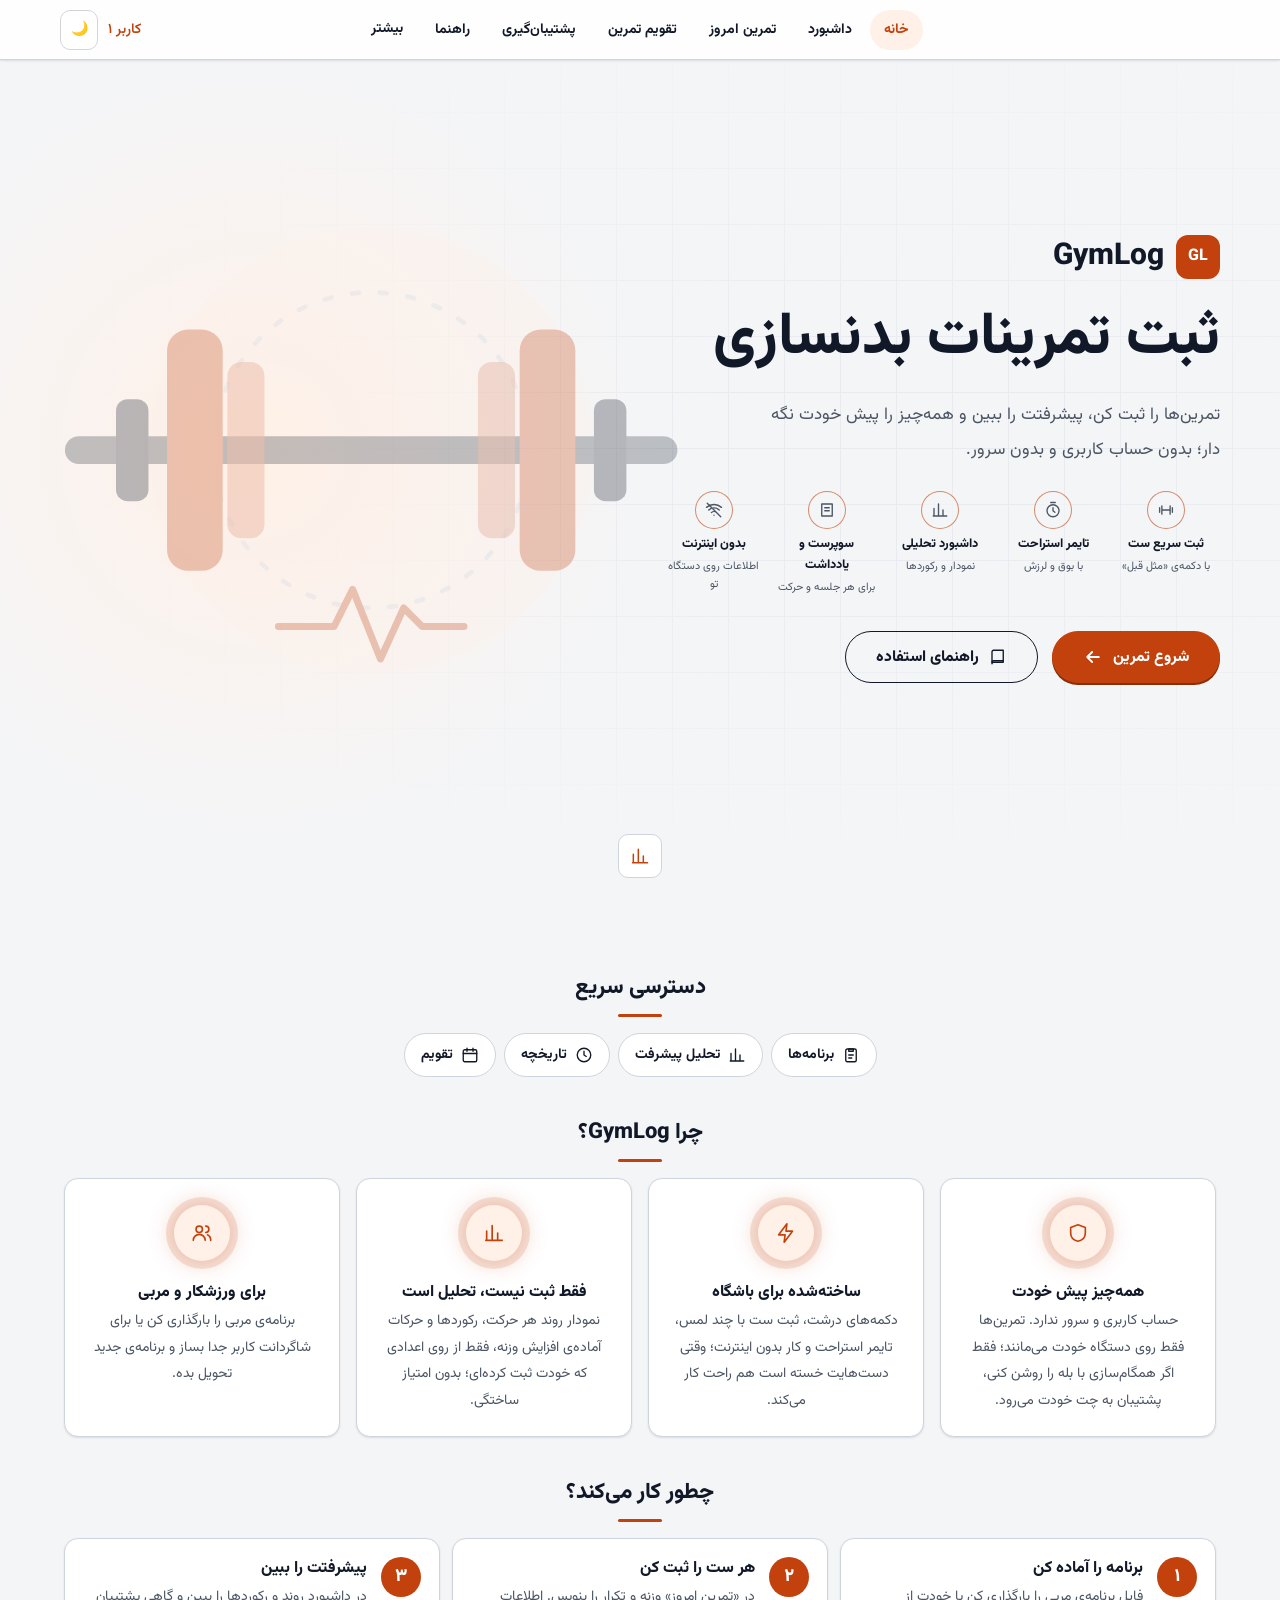
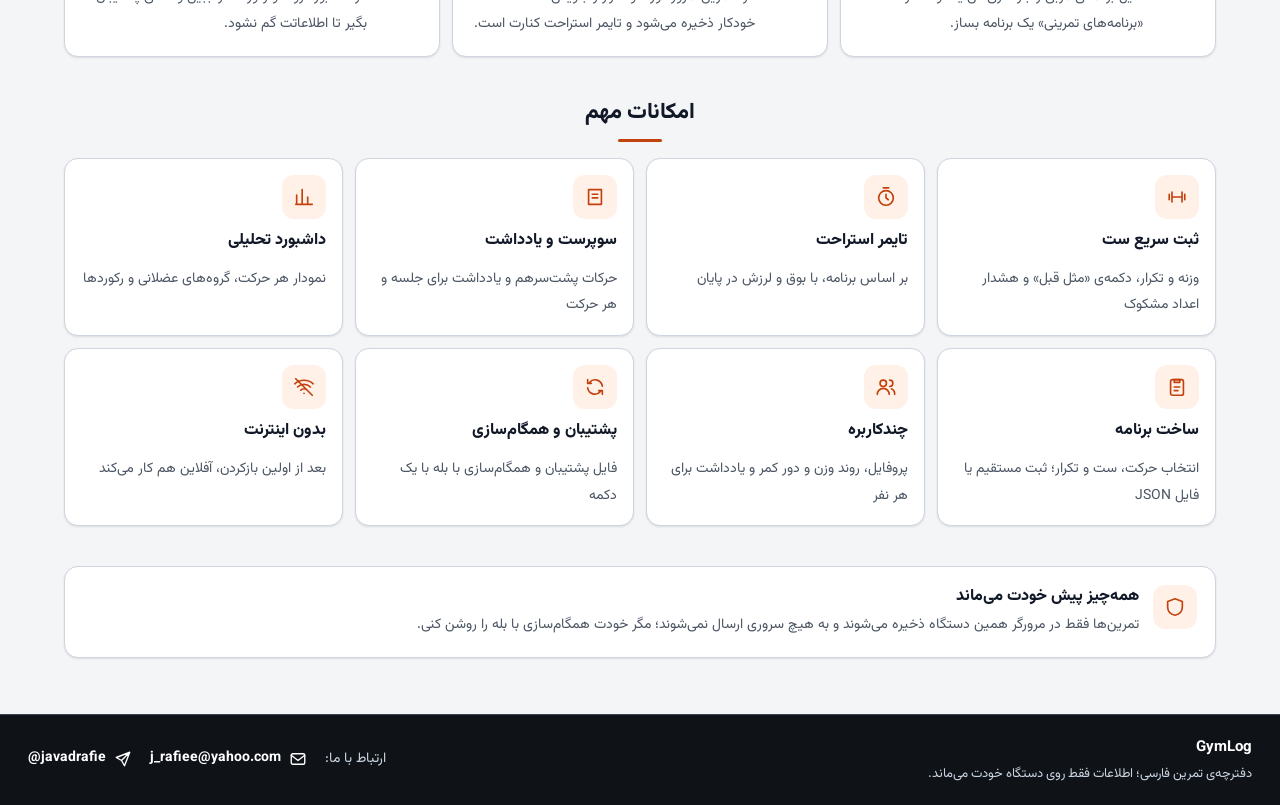
==== commit 2d81e6a9: "اصلاح صفحه شروع" ====
--- a/index.html
+++ b/index.html
@@ -2,7 +2,7 @@
 <html lang="fa" dir="rtl">
 <head>
     <meta charset="UTF-8">
-    <meta name="viewport" content="width=device-width, initial-scale=1.0">
+    <meta name="viewport" content="width=device-width, initial-scale=1.0, viewport-fit=cover">
     <link rel="manifest" href="./manifest.json">
     <meta name="theme-color" content="#2563eb">
     <title>GymLog</title>
@@ -13,12 +13,14 @@
     <link rel="stylesheet" href="./css/style.css">
     <link rel="stylesheet" href="./css/dashboard.css">
     <link rel="stylesheet" href="./css/dashboard-overview.css">
-    <link rel="stylesheet" href="./css/report.css">
     <link rel="stylesheet" href="./css/program-builder.css">
     <link rel="stylesheet" href="./css/exercise-editor.css">
     <link rel="stylesheet" href="./css/gl-extras.css">
     <link rel="stylesheet" href="./css/superset.css">
 	<link rel="stylesheet" href="./css/redesign.css">
+    <link rel="stylesheet" href="./css/gl-ui.css">
+	<link rel="preconnect" href="https://fonts.googleapis.com">
+	<link rel="preconnect" href="https://fonts.gstatic.com" crossorigin>
 </head>
 
 <body>
@@ -435,6 +437,7 @@
 <script src="./js/program-builder.js"></script>
 <script src="./js/exercise-editor.js"></script>
 <script src="./js/rest-timer.js"></script>
+<script src="./js/gl-ui.js"></script>
 
 <script>
     (function () {
--- a/css/dashboard.css
+++ b/css/dashboard.css
@@ -118,60 +118,12 @@
     margin: 10px 14px;
 }
 
-/* Dedicated Program Upload in Sidebar */
-.sidebar-action-upload {
-    display: flex;
-    align-items: center;
-    gap: 12px;
-    margin: 2px 0 8px;
-    padding: 10px 14px;
-    border-radius: 8px;
-    background: #eff6ff;
-    border: 1px dashed #3b82f6;
-    color: #1d4ed8;
-    font-size: 13px;
-    font-weight: 700;
-    cursor: pointer;
-    transition: background 0.15s, border-color 0.15s;
-}
-
-.sidebar-action-upload:hover {
-    background: #dbeafe;
-    border-color: #2563eb;
-}
-
-body.dark-mode .sidebar-action-upload {
-    background: #1e3a8a33;
-    border-color: #3b82f6;
-    color: #60a5fa;
-}
-
 .sidebar-footer {
     padding: 16px;
     border-top: 1px solid #f3f4f6;
     display: flex;
     flex-direction: column;
     gap: 10px;
-}
-
-.sidebar-theme-btn {
-    width: 100%;
-    display: flex;
-    align-items: center;
-    justify-content: center;
-    gap: 8px;
-    padding: 9px 12px;
-    border-radius: 8px;
-    border: 1px solid #e5e7eb;
-    background: #ffffff;
-    color: #374151;
-    font-family: inherit;
-    font-size: 12.5px;
-    cursor: pointer;
-}
-
-.sidebar-theme-btn:hover {
-    background: #f9fafb;
 }
 
 .sidebar-status {
@@ -215,27 +167,6 @@
     display: flex;
     align-items: center;
     gap: 12px;
-}
-
-.desktop-topbar-btn {
-    display: flex;
-    align-items: center;
-    gap: 6px;
-    padding: 7px 14px;
-    border-radius: 8px;
-    border: 1px solid #d1d5db;
-    background: #ffffff;
-    color: #374151;
-    font-family: inherit;
-    font-size: 12.5px;
-    font-weight: 600;
-    cursor: pointer;
-}
-
-.desktop-topbar-btn.primary {
-    background: #2563eb;
-    border-color: #2563eb;
-    color: #ffffff;
 }
 
 /* Desktop Theme Toggle Icon Button (Top-left corner) */
@@ -439,98 +370,10 @@
 /* -------------------------
    KPI Summary Metric Cards
 ------------------------- */
-.dash-metrics-grid {
-    display: grid;
-    grid-template-columns: repeat(auto-fit, minmax(180px, 1fr));
-    gap: 14px;
-}
-
-.dash-metric-card {
-    background: #ffffff;
-    border: 1px solid #e5e7eb;
-    border-radius: 12px;
-    padding: 16px;
-    display: flex;
-    flex-direction: column;
-    gap: 4px;
-}
-
-.dash-metric-label {
-    font-size: 12px;
-    color: #6b7280;
-    font-weight: 500;
-}
-
-.dash-metric-val {
-    font-size: 26px;
-    font-weight: 800;
-    color: #111827;
-    line-height: 1.2;
-}
-
-.dash-metric-sub {
-    font-size: 11px;
-    color: #9ca3af;
-    margin-top: 2px;
-}
 
 /* -------------------------
    Charts Grid
 ------------------------- */
-.dash-charts-grid {
-    display: grid;
-    grid-template-columns: 2fr 1fr;
-    gap: 16px;
-}
-
-@media (max-width: 1080px) {
-    .dash-charts-grid {
-        grid-template-columns: 1fr;
-    }
-}
-
-.dash-chart-card {
-    background: #ffffff;
-    border: 1px solid #e5e7eb;
-    border-radius: 12px;
-    padding: 20px;
-    display: flex;
-    flex-direction: column;
-    gap: 14px;
-}
-
-.dash-chart-header {
-    display: flex;
-    align-items: center;
-    justify-content: space-between;
-    gap: 12px;
-}
-
-.dash-chart-header h3 {
-    margin: 0;
-    font-size: 15px;
-    font-weight: 700;
-    color: #111827;
-}
-
-.dash-chart-header span {
-    font-size: 12px;
-    color: #6b7280;
-}
-
-.dash-chart-body {
-    width: 100%;
-    min-height: 200px;
-    display: flex;
-    align-items: center;
-    justify-content: center;
-}
-
-.dash-chart-svg {
-    width: 100%;
-    height: auto;
-    overflow: visible;
-}
 
 .dash-empty-notice {
     font-size: 12.5px;
@@ -804,7 +647,6 @@
 @media (max-width: 1023px) {
     /* Hide start next workout button & program upload buttons in mobile dashboard (Requirement 1) */
     .dash-overview-actions,
-    .desktop-only-flex,
     .dash-start-workout-btn,
     #dashStartNextBtn {
         display: none !important;
@@ -823,8 +665,6 @@
 body.dark-mode .desktop-topbar,
 body.dark-mode .mobile-nav-bar,
 body.dark-mode .dash-overview-card,
-body.dark-mode .dash-metric-card,
-body.dark-mode .dash-chart-card,
 body.dark-mode .dash-cycle-card,
 body.dark-mode .dash-table-card,
 body.dark-mode .dash-detail-modal {
@@ -844,8 +684,6 @@
 body.dark-mode .sidebar-title h1,
 body.dark-mode .desktop-topbar-title,
 body.dark-mode .dash-overview-title,
-body.dark-mode .dash-metric-val,
-body.dark-mode .dash-chart-header h3,
 body.dark-mode .dash-cycle-header h3,
 body.dark-mode .dash-table-header h3,
 body.dark-mode .dash-detail-modal-header h3 {
@@ -903,13 +741,6 @@
     color: #93c5fd;
 }
 
-body.dark-mode .sidebar-theme-btn,
-body.dark-mode .desktop-topbar-btn {
-    background: #1e293b;
-    border-color: #475569;
-    color: #e2e8f0;
-}
-
 body.dark-mode .mobile-tab-switch {
     background: #0f172a;
 }
@@ -928,22 +759,8 @@
 }
 
 /* -------------------------
-   Calendar View (Identical to "تمرین امروز" Date Picker)
-------------------------- */
-.calendar-view-container {
-    max-width: 360px;
-    margin: 12px auto 36px;
-    display: flex;
-    flex-direction: column;
-    gap: 16px;
-}
-
-.calendar-desktop-card {
-    width: 100% !important;
-    max-width: 100% !important;
-    border: 1px solid #e5e7eb;
-    box-shadow: 0 4px 16px rgba(0, 0, 0, 0.04);
-}
+   Calendar day details
+------------------------- */
 
 .calendar-day-details-card {
     background: #ffffff;
@@ -965,102 +782,7 @@
     gap: 12px;
 }
 
-/* -------------------------
-   Dedicated Program Upload Box (Requirement 3)
-------------------------- */
-.program-upload-card {
-    background: #ffffff;
-    border: 1.5px solid #dbeafe;
-    border-radius: 16px;
-    padding: 24px 28px;
-    margin-bottom: 28px;
-    box-shadow: 0 4px 16px rgba(37, 99, 235, 0.05);
-    display: flex;
-    align-items: center;
-    justify-content: space-between;
-    flex-wrap: wrap;
-    gap: 24px;
-}
-
-.program-upload-header {
-    display: flex;
-    align-items: flex-start;
-    gap: 18px;
-    max-width: 660px;
-}
-
-.program-upload-icon-wrapper {
-    width: 52px;
-    height: 52px;
-    border-radius: 14px;
-    background: #eff6ff;
-    border: 1px solid #bfdbfe;
-    display: flex;
-    align-items: center;
-    justify-content: center;
-    font-size: 26px;
-    flex-shrink: 0;
-}
-
-.program-upload-title {
-    margin: 0 0 6px;
-    font-size: 17px;
-    font-weight: 800;
-    color: #1e293b;
-}
-
-.program-upload-desc {
-    margin: 0 0 12px;
-    font-size: 13px;
-    color: #64748b;
-    line-height: 1.65;
-}
-
-.program-upload-tags {
-    display: flex;
-    align-items: center;
-    gap: 8px;
-    flex-wrap: wrap;
-}
-
-.program-upload-tag {
-    padding: 4px 10px;
-    border-radius: 6px;
-    background: #f1f5f9;
-    color: #475569;
-    font-size: 11.5px;
-    font-weight: 600;
-}
-
-.program-upload-btn-prominent {
-    display: inline-flex;
-    align-items: center;
-    justify-content: center;
-    gap: 10px;
-    padding: 13px 26px;
-    border-radius: 12px;
-    background: #2563eb;
-    color: #ffffff;
-    font-size: 14px;
-    font-weight: 700;
-    cursor: pointer;
-    box-shadow: 0 4px 14px rgba(37, 99, 235, 0.3);
-    transition: all 0.2s ease;
-    white-space: nowrap;
-    border: 1px solid #1d4ed8;
-}
-
-.program-upload-btn-prominent:hover {
-    background: #1d4ed8;
-    box-shadow: 0 6px 18px rgba(37, 99, 235, 0.4);
-    transform: translateY(-1px);
-}
-
 /* Dark mode overrides */
-body.dark-mode .calendar-desktop-card {
-    border-color: #334155 !important;
-    background: #1e293b !important;
-}
 
 body.dark-mode .calendar-day-details-card {
     background: #1e293b !important;
@@ -1072,62 +794,6 @@
     background: #0f172a !important;
     border-color: #334155 !important;
     color: #f1f5f9 !important;
-}
-
-body.dark-mode .program-upload-card {
-    background: #1e293b !important;
-    border-color: #334155 !important;
-    box-shadow: 0 4px 16px rgba(0, 0, 0, 0.2) !important;
-}
-
-body.dark-mode .program-upload-title {
-    color: #f8fafc !important;
-}
-
-body.dark-mode .program-upload-desc {
-    color: #94a3b8 !important;
-}
-
-body.dark-mode .program-upload-icon-wrapper {
-    background: #0f172a !important;
-    border-color: #3b82f6 !important;
-}
-
-body.dark-mode .program-upload-tag {
-    background: #0f172a !important;
-    color: #94a3b8 !important;
-}
-
-/* Embedded Dashboard Report Section Styles */
-.dash-report-card {
-    background: #ffffff;
-    border: 1px solid #e5e7eb;
-    border-radius: 12px;
-    padding: 24px;
-    box-shadow: 0 1px 3px rgba(0, 0, 0, 0.04);
-}
-
-.dash-report-header {
-    display: flex;
-    align-items: center;
-    justify-content: space-between;
-    flex-wrap: wrap;
-    gap: 14px;
-    margin-bottom: 20px;
-    padding-bottom: 14px;
-    border-bottom: 1px solid #f3f4f6;
-}
-
-.dash-report-titles h3 {
-    margin: 0 0 4px;
-    font-size: 18px;
-    font-weight: 800;
-    color: #111827;
-}
-
-.dash-report-titles span {
-    font-size: 12.5px;
-    color: #6b7280;
 }
 
 /* -------------------------
@@ -1165,140 +831,22 @@
 /* -------------------------
    Program Upload Dedicated Box (In Programs View)
 ------------------------- */
-.program-upload-box {
-    background: #ffffff;
-    border: 1px solid #e2e8f0;
-    border-radius: 14px;
-    padding: 24px;
-    margin-bottom: 24px;
-    box-shadow: 0 1px 3px rgba(0, 0, 0, 0.04);
-}
-
-.program-upload-box-inner {
-    display: flex;
-    align-items: center;
-    justify-content: space-between;
-    flex-wrap: wrap;
-    gap: 20px;
-}
-
-.program-upload-box-content {
-    display: flex;
-    align-items: flex-start;
-    gap: 16px;
-    max-width: 640px;
-}
-
-.program-upload-box-icon {
-    width: 48px;
-    height: 48px;
-    border-radius: 12px;
-    background: #eff6ff;
-    color: #2563eb;
-    display: flex;
-    align-items: center;
-    justify-content: center;
-    font-size: 24px;
-    flex-shrink: 0;
-}
-
-.program-upload-box-text h3 {
-    margin: 0 0 6px;
-    font-size: 16px;
-    font-weight: 800;
-    color: #0f172a;
-}
-
-.program-upload-box-text p {
-    margin: 0 0 8px;
-    font-size: 13px;
-    color: #64748b;
-    line-height: 1.6;
-}
-
-.program-upload-box-badges {
-    display: flex;
-    align-items: center;
-    gap: 8px;
-    flex-wrap: wrap;
-}
-
-.program-upload-badge {
-    display: inline-flex;
-    align-items: center;
-    gap: 4px;
-    padding: 3px 8px;
-    border-radius: 6px;
-    background: #f1f5f9;
-    color: #475569;
-    font-size: 11px;
-    font-weight: 600;
-}
-
-.program-upload-action-btn {
-    display: inline-flex;
-    align-items: center;
-    justify-content: center;
-    gap: 8px;
-    padding: 11px 22px;
-    border-radius: 10px;
-    background: #2563eb;
-    color: #ffffff;
-    font-size: 13.5px;
-    font-weight: 700;
-    cursor: pointer;
-    border: none;
-    box-shadow: 0 2px 4px rgba(37, 99, 235, 0.2);
-    transition: background 0.15s, transform 0.15s, box-shadow 0.15s;
-}
-
-.program-upload-action-btn:hover {
-    background: #1d4ed8;
-    transform: translateY(-1px);
-    box-shadow: 0 4px 6px rgba(37, 99, 235, 0.25);
-}
 
 /* Dark mode additions */
-body.dark-mode .calendar-nav-wrap,
+
 body.dark-mode .calendar-day-details-card,
-body.dark-mode .history-filters-bar,
-body.dark-mode .program-upload-box {
+body.dark-mode .history-filters-bar{
     background: #1e293b;
     border-color: #334155;
     color: #f3f4f6;
 }
 
-body.dark-mode .program-upload-box-icon {
-    background: #1e3a8a44;
-    color: #60a5fa;
-}
-
-body.dark-mode .program-upload-box-text h3 {
-    color: #f8fafc;
-}
-
-body.dark-mode .program-upload-box-text p {
-    color: #94a3b8;
-}
-
-body.dark-mode .program-upload-badge {
-    background: #0f172a;
-    color: #94a3b8;
-}
-
-body.dark-mode .calendar-nav-btn,
-body.dark-mode .calendar-today-btn,
 body.dark-mode .history-filter-select,
 body.dark-mode .history-search-input {
     background: #0f172a;
     border-color: #475569;
     color: #f3f4f6;
 }
-
-body.dark-mode .calendar-month-title {
-    color: #f8fafc;
-}
-
 
 /* Dark mode: وضعیت جلسات دوره تمرینی */
 body.dark-mode .dash-cycle-header p,
--- a/css/exercise-editor.css
+++ b/css/exercise-editor.css
@@ -295,7 +295,7 @@
 }
 
 /* ---------- Dark mode ---------- */
-body.dark-mode body.dark-mode body.dark-mode .dv-bank-badge {
+body.dark-mode .dv-bank-badge {
     background: #1e3a8a;
     color: #bfdbfe !important;
 }
--- a/css/gl-ui.css
+++ b/css/gl-ui.css
@@ -0,0 +1,575 @@
+@import url("https://fonts.googleapis.com/css2?family=Vazirmatn:wght@300..800&display=swap");
+/* =====================================================
+   GymLog — لایه‌ی طراحی نهایی (prefix: gl-)
+   بعد از redesign.css لود می‌شود. فقط ظاهر؛ به منطق برنامه دست نمی‌زند.
+   پالت رنگ همان --rd-* قبلی است (روشن: نارنجی، تیره: لیمویی) و تغییر نکرده.
+   ===================================================== */
+
+
+/* ---------- توکن‌های فاصله، گوشه و سایه (بدون رنگ جدید) ---------- */
+:root {
+    --gl-r-sm: 10px;
+    --gl-r: 14px;
+    --gl-r-lg: 22px;
+    --gl-sp-1: 4px; --gl-sp-2: 8px; --gl-sp-3: 12px; --gl-sp-4: 16px; --gl-sp-5: 24px; --gl-sp-6: 32px;
+    --gl-sh-1: 0 1px 2px rgba(15, 23, 42, .06), 0 1px 3px rgba(15, 23, 42, .05);
+    --gl-sh-2: 0 10px 30px rgba(15, 23, 42, .09);
+    --gl-ease: cubic-bezier(.2, .7, .2, 1);
+    --gl-touch: 48px;
+}
+body.dark-mode {
+    --gl-sh-1: 0 1px 2px rgba(0, 0, 0, .55);
+    --gl-sh-2: 0 12px 32px rgba(0, 0, 0, .55);
+}
+
+/* ---------- تایپوگرافی ---------- */
+html body:not(.rd) {
+    font-family: Vazirmatn, "Segoe UI", Tahoma, system-ui, sans-serif;
+    line-height: 1.7;
+    font-feature-settings: "tnum" 1;
+    -webkit-font-smoothing: antialiased;
+}
+html body:not(.rd) h1, html body:not(.rd) h2, html body:not(.rd) h3, html body:not(.rd) h4 {
+    letter-spacing: 0;
+    line-height: 1.45;
+}
+
+/* ---------- فوکوس قابل‌دیدن برای همه ---------- */
+html body:not(.rd) :is(button, a, input, select, textarea, summary, [role="button"]):focus-visible {
+    outline: 3px solid var(--rd-accent);
+    outline-offset: 2px;
+}
+
+/* ---------- آیکون‌ها ---------- */
+.gl-ic { display: block; flex: 0 0 auto; }
+html body:not(.rd) .sidebar-nav-icon { display: inline-flex; align-items: center; justify-content: center; font-size: 0; }
+html body:not(.rd) .sidebar-nav-icon .gl-ic { width: 20px; height: 20px; }
+html body:not(.rd) .sidebar-nav-item { border-radius: 12px; gap: 12px; }
+html body:not(.rd) .sidebar-logo { border-radius: 12px; font-weight: 800; }
+html body:not(.rd) .gl-brand-link { cursor: pointer; }
+
+/* ---------- کارت‌ها: یک زبان واحد ---------- */
+html body:not(.rd) :is(.card, .exercise-card, .summary-card, .dv-card, .dv-kpi, .dash-overview-card,
+    .dash-cycle-card, .dash-table-card, .dv-ex-card, .dv-welcome, .dv-prog-session, .hp-aud, .hp-q, .hp-contact) {
+    border: 1px solid var(--rd-line);
+    border-radius: var(--gl-r);
+    box-shadow: var(--gl-sh-1);
+}
+html body:not(.rd) :is(.date-picker-modal, .dash-detail-modal, .dv-modal, .exercise-guide-modal, .ee-modal) {
+    border-radius: var(--gl-r-lg);
+    box-shadow: var(--gl-sh-2);
+}
+
+/* ---------- دکمه‌ها ---------- */
+html body:not(.rd) :is(button, .secondary-btn, .primary-btn) {
+    transition: transform .18s var(--gl-ease), box-shadow .18s var(--gl-ease), background .18s, border-color .18s, color .18s;
+}
+html body:not(.rd) :is(.primary-btn, .secondary-btn, .danger-btn) { border-radius: var(--gl-r-sm); }
+html body:not(.rd) .primary-btn { box-shadow: 0 2px 0 color-mix(in srgb, var(--rd-accent) 70%, #000); }
+html body:not(.rd) .primary-btn:active { transform: translateY(1px) scale(.98); box-shadow: none; }
+
+/* =====================================================
+   هیرو (صفحه‌ی خانه)
+===================================================== */
+.gl-hero {
+    position: relative;
+    display: grid;
+    grid-template-columns: minmax(0, 1.2fr) minmax(0, .8fr);
+    gap: var(--gl-sp-5);
+    align-items: center;
+    margin-bottom: var(--gl-sp-4);
+    padding: var(--gl-sp-6);
+    overflow: hidden;
+    background: var(--rd-card);
+    border: 1px solid var(--rd-line);
+    border-radius: var(--gl-r-lg);
+    box-shadow: var(--gl-sh-2);
+    color: var(--rd-text);
+    animation: gl-hero-in .45s var(--gl-ease) both;
+}
+@keyframes gl-hero-in { from { opacity: 0; transform: translateY(10px); } to { opacity: 1; transform: none; } }
+
+.gl-hero-body { display: flex; flex-direction: column; gap: var(--gl-sp-3); min-width: 0; }
+.gl-hero-brand { display: flex; align-items: center; gap: 10px; font-weight: 800; font-size: 15px; }
+.gl-hero-mark {
+    width: 36px; height: 36px; display: flex; align-items: center; justify-content: center;
+    border-radius: 11px; background: var(--rd-accent); color: var(--rd-ink); font-size: 15px; font-weight: 800;
+}
+.gl-hero-kicker { font-size: 13px; font-weight: 700; color: var(--rd-accent); }
+.gl-hero h2 { margin: 0; font-size: 30px; font-weight: 800; color: var(--rd-text); }
+.gl-hero-sub { margin: 0; font-size: 15px; color: var(--rd-sub); line-height: 1.9; }
+.gl-hero-sub b { color: var(--rd-text); }
+
+html body:not(.rd) .gl-cta {
+    display: inline-flex; align-items: center; justify-content: center; gap: 10px;
+    align-self: flex-start; min-height: 56px; padding: 0 28px;
+    font-size: 17px; font-weight: 800; border-radius: var(--gl-r);
+}
+html body:not(.rd) .gl-cta .gl-ic { width: 20px; height: 20px; fill: currentColor; stroke: none; }
+html body:not(.rd) .gl-cta:hover { transform: translateY(-2px); box-shadow: 0 10px 22px color-mix(in srgb, var(--rd-accent) 35%, transparent); }
+
+.gl-hero-art { display: flex; align-items: center; justify-content: center; min-width: 0; }
+.gl-hero-art svg { width: 100%; max-width: 340px; height: auto; }
+
+.gl-hero-stats {
+    grid-column: 1 / -1;
+    display: grid; grid-template-columns: repeat(4, minmax(0, 1fr)); gap: var(--gl-sp-3);
+}
+.gl-stat {
+    display: flex; flex-direction: column; gap: 2px; min-width: 0;
+    padding: 12px 14px; border-radius: var(--gl-r-sm);
+    background: var(--rd-bg); border: 1px solid var(--rd-line);
+}
+.gl-stat b { font-size: 24px; line-height: 1.3; font-weight: 800; color: var(--rd-text); }
+.gl-stat b small { font-size: 12px; font-weight: 600; color: var(--rd-sub); margin-inline-start: 4px; }
+.gl-stat span { font-size: 12.5px; color: var(--rd-sub); }
+
+.gl-quick { grid-column: 1 / -1; display: flex; flex-wrap: wrap; gap: var(--gl-sp-2); }
+html body:not(.rd) .gl-quick button {
+    display: inline-flex; align-items: center; gap: 8px; min-height: 44px; padding: 0 16px;
+    border-radius: 999px; font-size: 14px; font-weight: 700;
+    background: var(--rd-card); color: var(--rd-text); border: 1px solid var(--rd-line);
+}
+html body:not(.rd) .gl-quick button:hover { border-color: var(--rd-accent); color: var(--rd-accent); }
+.gl-quick .gl-ic { width: 18px; height: 18px; }
+
+@media (max-width: 1023px) {
+    .gl-hero { grid-template-columns: 1fr; padding: var(--gl-sp-4); gap: var(--gl-sp-4); }
+    .gl-hero-art { order: -1; }
+    .gl-hero-art svg { max-width: 190px; }
+    .gl-hero h2 { font-size: 24px; }
+    html body:not(.rd) .gl-cta { align-self: stretch; min-height: 60px; font-size: 18px; }
+    .gl-hero-stats { grid-template-columns: repeat(2, minmax(0, 1fr)); }
+    .gl-quick { display: grid; grid-template-columns: repeat(2, minmax(0, 1fr)); }
+    html body:not(.rd) .gl-quick button { justify-content: center; border-radius: var(--gl-r-sm); min-height: 48px; }
+}
+
+/* =====================================================
+   موبایل: نوار بالا و منوی همبرگری
+===================================================== */
+@media (max-width: 1023px) {
+    html body:not(.rd) .mobile-nav-bar { box-shadow: var(--gl-sh-1); }
+    html body:not(.rd) .mobile-nav-brand { display: inline-flex; align-items: center; gap: 8px; font-weight: 800; }
+    html body:not(.rd) .settings-icon-btn {
+        display: inline-flex; align-items: center; justify-content: center; font-size: 0;
+        width: var(--gl-touch); height: var(--gl-touch); min-height: var(--gl-touch); padding: 0;
+        border-radius: var(--gl-r-sm);
+    }
+    html body:not(.rd) .settings-icon-btn .gl-ic { width: 22px; height: 22px; }
+
+    html body:not(.rd) .mobile-tab-btn { display: inline-flex; align-items: center; justify-content: center; gap: 8px; }
+    html body:not(.rd) .mobile-tab-btn .gl-ic { width: 18px; height: 18px; }
+}
+
+.gl-menu-group { margin-bottom: 14px; }
+.gl-menu-grid { display: grid; grid-template-columns: repeat(2, minmax(0, 1fr)); gap: 10px; padding: 12px; }
+html body:not(.rd) .gl-menu-grid button {
+    display: flex; flex-direction: column; align-items: flex-start; justify-content: center; gap: 8px;
+    min-height: 72px; padding: 12px 14px; text-align: right;
+    background: var(--rd-card); color: var(--rd-text);
+    border: 1px solid var(--rd-line); border-radius: var(--gl-r); font-weight: 700; font-size: 14px;
+}
+html body:not(.rd) .gl-menu-grid button .gl-ic { width: 22px; height: 22px; color: var(--rd-accent); }
+html body:not(.rd) .gl-menu-grid button:active { transform: scale(.98); border-color: var(--rd-accent); }
+html body:not(.rd) .gl-menu-grid button.is-current { background: var(--rd-soft); border-color: var(--rd-accent); }
+
+/* =====================================================
+   ثبت تمرین: ست‌ها سریع و درشت
+===================================================== */
+html body:not(.rd) .set-row { align-items: center; }
+html body:not(.rd) .set-row input { text-align: center; }
+html body:not(.rd) .set-row input:focus {
+    border-color: var(--rd-accent);
+    box-shadow: 0 0 0 4px color-mix(in srgb, var(--rd-accent) 28%, transparent);
+}
+html body:not(.rd) .gl-copy-prev {
+    display: inline-flex; align-items: center; min-height: 40px; margin-inline-start: 8px; padding: 0 12px;
+    border-radius: 999px; font-size: 13px; font-weight: 700;
+    background: var(--rd-soft); color: var(--rd-text); border: 1px solid var(--rd-accent);
+}
+html body:not(.rd) .gl-copy-prev:active { transform: scale(.96); }
+@media (max-width: 1023px) {
+    html body:not(.rd) .gl-copy-prev { min-height: 44px; font-size: 14px; }
+}
+
+/* خلاصه و دکمه‌ی پایان جلسه */
+html body:not(.rd) #finishWorkoutBtn { border-radius: var(--gl-r); }
+
+/* =====================================================
+   تنظیمات و پیمایش: یکدستی
+===================================================== */
+html body:not(.rd) .settings-group { border-radius: var(--gl-r); box-shadow: var(--gl-sh-1); }
+html body:not(.rd) .app-sidebar { box-shadow: var(--gl-sh-1); }
+html body:not(.rd) .desktop-topbar { box-shadow: var(--gl-sh-1); }
+
+@media (prefers-reduced-motion: reduce) {
+    .gl-hero { animation: none; }
+}
+
+/* =====================================================
+   منوی افقی سراسری (دسکتاپ) + صفحه‌ی خانه
+===================================================== */
+.gl-topnav { display: none; }
+.gl-home-wrap { max-width: 1100px; margin: 0 auto; padding: 12px; }
+
+@media (min-width: 1024px) {
+    html body .app-sidebar,
+    html body .desktop-topbar { display: none !important; }
+    html body .pb-overlay { top: 60px; right: 0 !important; }
+
+    .gl-topnav {
+        display: grid; grid-template-columns: 1fr auto 1fr; align-items: center; gap: var(--gl-sp-4);
+        position: sticky; top: 0; z-index: 90; min-height: 60px;
+        padding: 6px 28px;
+        background: var(--rd-nav); border-bottom: 1px solid var(--rd-line); box-shadow: var(--gl-sh-1);
+    }
+    .gl-topnav-brand { display: inline-flex; align-items: center; gap: 10px; font-weight: 800; color: var(--rd-text); text-decoration: none; justify-self: start; }
+    .gl-topnav-links { display: flex; align-items: center; justify-content: center; gap: 4px; }
+    .gl-topnav-tools { display: flex; align-items: center; gap: 10px; justify-self: end; }
+    html body:not(.rd) .gl-topnav-links > button,
+    html body:not(.rd) .gl-more > summary {
+        min-height: 40px; padding: 0 14px; border: none; border-radius: 999px;
+        background: transparent; color: var(--rd-sub); font-size: 14px; font-weight: 700; cursor: pointer; list-style: none;
+    }
+    html body:not(.rd) .gl-topnav-links > button:hover,
+    html body:not(.rd) .gl-more > summary:hover { background: var(--rd-soft); color: var(--rd-text); }
+    html body:not(.rd) .gl-topnav .is-active { background: var(--rd-soft); color: var(--rd-accent); }
+    .gl-more { position: relative; }
+    .gl-more > summary { display: inline-flex; align-items: center; }
+    .gl-more > summary::-webkit-details-marker { display: none; }
+    .gl-more-panel {
+        position: absolute; top: calc(100% + 6px); inset-inline-start: 0; min-width: 180px; z-index: 5;
+        display: flex; flex-direction: column; padding: 6px;
+        background: var(--rd-card); border: 1px solid var(--rd-line); border-radius: var(--gl-r); box-shadow: var(--gl-sh-2);
+    }
+    html body:not(.rd) .gl-more-panel button {
+        min-height: 40px; padding: 0 12px; border: none; border-radius: var(--gl-r-sm);
+        background: transparent; color: var(--rd-text); text-align: right; font-size: 14px; font-weight: 600;
+    }
+    html body:not(.rd) .gl-more-panel button:hover { background: var(--rd-soft); }
+    .gl-home-wrap { padding: 32px 28px 24px; }
+    .gl-home-wrap .gl-hero { min-height: 380px; }
+}
+
+/* بخش‌های معرفی */
+.gl-sec { margin-top: 40px; }
+.gl-sec > h3 { margin: 0 0 16px; font-size: 22px; font-weight: 800; color: var(--rd-text); }
+.gl-ico-box {
+    flex: 0 0 auto; width: 44px; height: 44px; display: inline-flex; align-items: center; justify-content: center;
+    border-radius: 12px; background: var(--rd-soft); color: var(--rd-accent);
+}
+.gl-why, .gl-feat-grid { display: grid; gap: 12px; grid-template-columns: 1fr; }
+.gl-why-item, .gl-feat, .gl-steps li {
+    background: var(--rd-card); border: 1px solid var(--rd-line); border-radius: var(--gl-r); box-shadow: var(--gl-sh-1);
+}
+.gl-why-item { display: flex; gap: 14px; padding: 18px; }
+.gl-why-item h4, .gl-feat h4, .gl-steps h4 { margin: 0 0 4px; font-size: 16px; font-weight: 800; color: var(--rd-text); }
+.gl-why-item p, .gl-feat p, .gl-steps p { margin: 0; font-size: 14px; line-height: 1.9; color: var(--rd-sub); }
+.gl-feat { display: flex; flex-direction: column; gap: 10px; padding: 16px; }
+.gl-steps { list-style: none; margin: 0; padding: 0; display: grid; gap: 12px; grid-template-columns: 1fr; counter-reset: s; }
+.gl-steps li { display: flex; gap: 14px; padding: 18px; }
+.gl-step-n {
+    flex: 0 0 auto; width: 40px; height: 40px; display: inline-flex; align-items: center; justify-content: center;
+    border-radius: 50%; background: var(--rd-accent); color: var(--rd-ink); font-weight: 800; font-size: 18px;
+}
+@media (min-width: 700px) {
+    .gl-why { grid-template-columns: 1fr 1fr; }
+    .gl-feat-grid { grid-template-columns: repeat(2, 1fr); }
+}
+@media (min-width: 1024px) {
+    .gl-feat-grid { grid-template-columns: repeat(4, 1fr); }
+    .gl-steps { grid-template-columns: repeat(3, 1fr); }
+}
+
+/* نوار تیره‌ی پایین: راه‌های ارتباط */
+.gl-footer {
+    display: flex; flex-wrap: wrap; align-items: center; justify-content: space-between; gap: 12px 28px;
+    margin-top: 32px; padding: 20px 28px;
+    background: #0f1318; color: #cbd5e1; border-top: 1px solid #3a4452;
+}
+.gl-footer-text { display: flex; flex-direction: column; gap: 2px; font-size: 13px; }
+.gl-footer-text b { color: #ffffff; font-size: 15px; }
+.gl-footer-links { display: flex; flex-wrap: wrap; align-items: center; gap: 10px 18px; font-size: 14px; }
+.gl-footer-links a {
+    display: inline-flex; align-items: center; gap: 8px; min-height: 44px; color: #ffffff; text-decoration: none;
+    border-bottom: 1px solid transparent; font-weight: 700;
+}
+.gl-footer-links a:hover, .gl-footer-links a:focus-visible { color: #c6f432; border-bottom-color: #c6f432; }
+
+/* =====================================================
+   رنگ نمودارها متناسب با تم (رنگ‌های inline در SVG با انتخابگر صفت بازنویسی می‌شوند)
+===================================================== */
+:is(.dv-svg, .dv-radar-svg, .pb-trend-svg) [stroke="#2563eb"] { stroke: var(--rd-accent); }
+.dv-radar-svg [fill="#2563eb"] { fill: var(--rd-accent); }
+:is(.dv-svg, .dv-radar-svg, .pb-trend-svg) [fill="#9ca3af"] { fill: var(--rd-sub); }
+:is(.dv-svg, .dv-radar-svg) [stroke="#9ca3af"] { stroke: var(--rd-sub); }
+:is(.dv-svg, .dv-radar-svg, .pb-trend-svg) [stroke="#fff"] { stroke: var(--rd-card); }
+.pb-trend-svg [fill="#2563eb"] { fill: var(--rd-accent); }
+.dv-svg [fill="#16a34a"] { fill: var(--rd-ok); }
+.dv-legend i[style*="#16a34a"] { background: var(--rd-ok) !important; }
+body.dark-mode .dv-svg [fill="#2563eb"] { fill: #60a5fa; }
+body.dark-mode .dv-svg [fill="#d97706"] { fill: #fbbf24; }
+body.dark-mode .dv-legend i[style*="#2563eb"] { background: #60a5fa !important; }
+body.dark-mode .dv-legend i[style*="#d97706"] { background: #fbbf24 !important; }
+body.dark-mode .dv-svg [fill="#9ca3af"][r], body.dark-mode .dv-svg circle[fill="#9ca3af"] { fill: var(--rd-sub); }
+.dv-mus-bar i, .dash-progress-bar-fill { background: var(--rd-accent); }
+
+@media (prefers-reduced-motion: reduce) { .gl-hero { animation: none; } }
+
+
+/* =====================================================
+   بازطراحی هیرو (چیدمان تمام‌صفحه) + عرض یکسان صفحات
+   فقط ظاهر؛ رنگ‌ها همان --rd-* قبلی است.
+===================================================== */
+:root { --gl-page-w: 1200px; }
+.app-body { position: relative; }
+
+html body .gl-hero {
+    position: relative; display: flex; align-items: center;
+    min-height: calc(100svh - 124px); margin: 0; padding: 40px 0 88px;
+    border: 0; border-radius: 0; box-shadow: none; overflow: hidden; isolation: isolate;
+    background: var(--rd-bg); animation: none;
+}
+.gl-hero-bg { position: absolute; inset: 0; z-index: -1; }
+.gl-hero-grid {
+    position: absolute; inset: 0; opacity: .32;
+    background-image: linear-gradient(var(--rd-line) 1px, transparent 1px), linear-gradient(90deg, var(--rd-line) 1px, transparent 1px);
+    background-size: 56px 56px;
+    -webkit-mask-image: radial-gradient(ellipse at 70% 50%, #000 15%, transparent 72%);
+    mask-image: radial-gradient(ellipse at 70% 50%, #000 15%, transparent 72%);
+}
+.gl-hero-glow {
+    position: absolute; width: 70vmax; height: 70vmax; inset-inline-end: -15vmax; top: 50%; transform: translateY(-50%);
+    background: radial-gradient(circle, var(--rd-soft), transparent 62%);
+}
+html body .gl-hero-art {
+    position: absolute; inset-block: 0; inset-inline-end: 0; width: 58%;
+    display: flex; align-items: center; justify-content: center; opacity: .28;
+}
+html body .gl-hero-art svg { width: 100%; height: auto; max-width: none; max-height: 86%; }
+html body .gl-hero-body {
+    position: relative; width: 100%; max-width: var(--gl-page-w); margin: 0 auto; padding: 0 20px;
+    display: flex; flex-direction: column; align-items: flex-start; gap: 18px; min-width: 0;
+}
+.gl-hero-brandword { font-size: 14px; font-weight: 800; letter-spacing: .08em; color: var(--rd-accent); direction: ltr; }
+html body .gl-hero h2 { margin: 0; font-size: clamp(32px, 6vw, 60px); line-height: 1.3; font-weight: 800; color: var(--rd-text); max-width: 14ch; }
+html body .gl-hero .gl-hero-sub { max-width: 52ch; font-size: clamp(15px, 2vw, 18px); line-height: 2; color: var(--rd-sub); }
+.gl-hero-feats { list-style: none; margin: 4px 0 0; padding: 0; display: flex; flex-wrap: wrap; gap: 12px 26px; }
+.gl-hero-feats li { display: flex; flex-direction: column; gap: 2px; padding-inline-start: 12px; border-inline-start: 3px solid var(--rd-accent); }
+.gl-hero-feats b { font-size: 14px; font-weight: 800; color: var(--rd-text); }
+.gl-hero-feats span { font-size: 12.5px; color: var(--rd-sub); }
+.gl-hero-cta { display: flex; flex-wrap: wrap; gap: 12px; margin-top: 10px; }
+html body:not(.rd) .gl-cta-2 { min-height: 56px; padding: 0 26px; font-size: 16px; font-weight: 800; border-radius: var(--gl-r); }
+.gl-hero-scroll {
+    position: absolute; bottom: 22px; left: 50%; transform: translateX(-50%);
+    width: 44px; height: 44px; min-height: 44px; padding: 0; border-radius: 50%;
+    display: inline-flex; align-items: center; justify-content: center;
+    background: var(--rd-card); color: var(--rd-accent); border: 1px solid var(--rd-line);
+}
+.gl-privacy { display: flex; align-items: flex-start; gap: 14px; padding: 18px; background: var(--rd-card); border: 1px solid var(--rd-line); border-radius: var(--gl-r); box-shadow: var(--gl-sh-1); }
+.gl-privacy h4 { margin: 0 0 4px; font-size: 16px; font-weight: 800; color: var(--rd-text); }
+.gl-privacy p { margin: 0; font-size: 14px; line-height: 1.9; color: var(--rd-sub); }
+.gl-home-wrap .gl-quick { display: flex; flex-wrap: wrap; gap: 8px; }
+
+@media (max-width: 1023px) {
+    html body .gl-hero-art { width: 100%; opacity: .16; }
+    html body .gl-hero h2 { max-width: none; }
+    html body:not(.rd) .gl-hero-cta .gl-cta, html body:not(.rd) .gl-cta-2 { flex: 1 1 100%; justify-content: center; }
+    .gl-hero-feats { gap: 10px 18px; }
+}
+
+@media (min-width: 1024px) {
+    html body .gl-hero { min-height: 100svh; padding: 110px 0 96px; }
+    html body.gl-home .gl-topnav {
+        position: absolute; inset-inline: 0; top: 0; background: transparent; border-bottom: 0; box-shadow: none;
+    }
+    html body .gl-topnav { padding-inline: max(28px, calc((100% - var(--gl-page-w)) / 2 + 20px)); }
+
+    /* عرض یکسان همه‌ی صفحات */
+    html body :is(#viewDashboard, #viewWorkout, #viewPrograms, #viewHistory, #viewBank, #viewCalendar,
+        #viewUser, #viewBackup, #viewHelp, #viewSettings) {
+        width: 100%; max-width: var(--gl-page-w); margin-inline: auto; padding: 0;
+    }
+    html body #viewWorkout .container { max-width: none; margin: 0; padding: 24px 24px 40px; }
+    html body .dashboard-content { max-width: none; margin: 0; padding: 24px; }
+    html body .gl-view-pad { padding: 24px; }
+    html body .gl-home-wrap { max-width: var(--gl-page-w); padding: 32px 24px 24px; }
+    html body :is(.pb-user-wrap, .hp-wrap, .gl-panel, .gl-cal-mobile) { max-width: none; }
+    html body .pb-page { max-width: var(--gl-page-w); }
+}
+
+
+/* =====================================================
+   هیرو دسکتاپ مطابق نمونه + هاور دکمه‌ها + نورانی‌شدن نمودارها
+   (فقط ظاهر؛ رنگ‌ها همان --rd-* است)
+===================================================== */
+.gl-feat-ico, .gl-hero-brandrow .gl-hero-mark { display: none; }
+
+@media (min-width: 1024px) {
+    html body .gl-hero::after {
+        content: ""; position: absolute; inset-inline: 0; bottom: 0; height: 140px; z-index: -1; pointer-events: none;
+        background: linear-gradient(to bottom, transparent, var(--rd-bg));
+    }
+    html body.gl-home .gl-topnav-brand { visibility: hidden; }
+    html body .gl-topnav-links > button, html body .gl-more > summary { font-size: 13px; }
+
+    .gl-hero-brandrow { display: flex; align-items: center; gap: 12px; }
+    .gl-hero-brandrow .gl-hero-mark { display: flex; width: 44px; height: 44px; border-radius: 12px; font-size: 16px; }
+    html body .gl-hero-brandrow .gl-hero-brandword { font-size: 30px; font-weight: 800; letter-spacing: 0; color: var(--rd-text); }
+
+    html body .gl-hero h2 { font-size: clamp(40px, 4.6vw, 60px); font-weight: 800; max-width: none; line-height: 1.35; }
+    html body .gl-hero .gl-hero-sub { max-width: 46ch; font-size: 17px; line-height: 2.1; }
+
+    html body .gl-hero-feats {
+        display: grid; grid-template-columns: repeat(5, minmax(0, 1fr)); gap: 10px;
+        width: 100%; max-width: 780px; margin: 10px 0 6px;
+    }
+    html body .gl-hero-feats li {
+        align-items: center; text-align: center; gap: 6px; padding: 0 4px; border: 0;
+    }
+    .gl-feat-ico {
+        display: inline-flex; align-items: center; justify-content: center;
+        width: 52px; height: 52px; margin-bottom: 4px; border-radius: 50%;
+        color: var(--rd-accent); background: color-mix(in srgb, var(--rd-bg) 70%, transparent);
+        border: 1.5px solid color-mix(in srgb, var(--rd-accent) 60%, transparent);
+        transition: transform .25s var(--gl-ease), background .25s, box-shadow .25s;
+    }
+    .gl-hero-feats li:hover .gl-feat-ico {
+        transform: translateY(-3px); background: var(--rd-soft);
+        box-shadow: 0 0 18px color-mix(in srgb, var(--rd-accent) 45%, transparent);
+    }
+    html body .gl-hero-feats b { font-size: 13.5px; }
+    html body .gl-hero-feats span:not(.gl-feat-ico) { font-size: 12px; line-height: 1.7; }
+
+    html body:not(.rd) .gl-hero-cta { gap: 14px; margin-top: 14px; }
+    html body:not(.rd) .gl-hero-cta .gl-cta, html body:not(.rd) .gl-hero-cta .gl-cta-2 {
+        min-height: 52px; padding: 0 30px; border-radius: 999px; font-size: 15.5px; font-weight: 800;
+        display: inline-flex; align-items: center; gap: 10px;
+    }
+    html body:not(.rd) .gl-cta .gl-ic.gl-arrow { fill: none; stroke: currentColor; stroke-width: 2.2; }
+    html body:not(.rd) .gl-cta-2 {
+        background: transparent; color: var(--rd-text); border: 1.5px solid var(--rd-text);
+    }
+    html body:not(.rd) .gl-cta-2:hover { background: var(--rd-text); color: var(--rd-bg); border-color: var(--rd-text); }
+    html body:not(.rd) .gl-cta-2 .gl-ic { width: 18px; height: 18px; }
+
+    /* عنوان بخش‌ها: وسط‌چین با خط تأکید کوتاه */
+    .gl-sec > h3 { text-align: center; }
+    .gl-sec > h3::after {
+        content: ""; display: block; width: 44px; height: 3px; margin: 10px auto 0;
+        border-radius: 3px; background: var(--rd-accent);
+    }
+}
+
+/* ---------- هاور دکمه‌ها (ماوس) ---------- */
+@media (hover: hover) {
+    html body :is(button, .file-btn, summary, [role="button"], a.secondary-btn):not(:disabled) { cursor: pointer; }
+
+    html body:not(.rd) :is(.primary-btn, .dash-start-workout-btn):not(:disabled):hover {
+        filter: brightness(1.1); transform: translateY(-2px);
+        box-shadow: 0 8px 22px color-mix(in srgb, var(--rd-accent) 45%, transparent);
+    }
+    html body:not(.rd) :is(.secondary-btn, .file-btn.secondary-btn, .dash-table-action-btn, .exercise-help-btn,
+        .exercise-history-btn, .exercise-rest-btn, .pb-chip, .pb-tab, .dv-pill, .dv-sess-btn, .session-btn,
+        .mobile-tab-btn, .settings-icon-btn, .date-picker-nav, .exercise-guide-close, .history-set,
+        .gl-quick button, .gl-menu-grid button, .pb-lib-item, .pb-out):not(:disabled):hover {
+        border-color: var(--rd-accent); background-color: var(--rd-soft); color: var(--rd-accent);
+        transform: translateY(-1px);
+        box-shadow: 0 4px 14px color-mix(in srgb, var(--rd-accent) 25%, transparent);
+    }
+    html body:not(.rd) .session-btn.active:hover, html body:not(.rd) .dv-sess-btn.active:hover,
+    html body:not(.rd) .dv-pill.active:hover { background-color: var(--rd-accent); color: var(--rd-ink); filter: brightness(1.1); }
+    html body:not(.rd) .danger-btn:not(:disabled):hover {
+        filter: brightness(.95); transform: translateY(-1px); box-shadow: 0 4px 14px rgba(220, 38, 38, .3);
+    }
+    html body:not(.rd) .date-picker-day:not(.empty):not(.selected):hover { background: var(--rd-soft); color: var(--rd-accent); }
+    html body:not(.rd) .gl-topnav-links > button:hover, html body:not(.rd) .gl-more > summary:hover { color: var(--rd-accent); }
+    html body:not(.rd) :is(button, .secondary-btn, .primary-btn):not(:disabled):active { transform: translateY(0) scale(.97); }
+}
+
+/* ---------- داشبورد: نور ساده دور نمودارها با رفتن ماوس ---------- */
+@keyframes gl-glow {
+    0%, 100% { box-shadow: 0 0 0 1px var(--rd-accent), 0 0 12px color-mix(in srgb, var(--rd-accent) 30%, transparent); }
+    50%      { box-shadow: 0 0 0 1px var(--rd-accent), 0 0 28px color-mix(in srgb, var(--rd-accent) 55%, transparent); }
+}
+html body:not(.rd) :is(.dv-ex-card, .dv-radar-chart, .dv-chart, .dv-kpi, .dv-mus-list, .dash-cycle-week-col) {
+    transition: transform .25s var(--gl-ease), border-color .25s, box-shadow .25s;
+}
+html body:not(.rd) :is(.dv-radar-chart, .dv-chart) { border-radius: var(--gl-r); padding: 6px; }
+@media (hover: hover) {
+    html body:not(.rd) :is(.dv-ex-card, .dv-radar-chart, .dv-chart, .dv-kpi):hover {
+        border-color: var(--rd-accent); transform: translateY(-3px);
+        animation: gl-glow 1.8s ease-in-out infinite;
+    }
+    html body:not(.rd) .dv-ex-card:hover .dv-svg,
+    html body:not(.rd) .dv-radar-chart:hover .dv-radar-svg {
+        filter: drop-shadow(0 0 6px color-mix(in srgb, var(--rd-accent) 55%, transparent));
+    }
+    .dv-dot { transform-box: fill-box; transform-origin: center; transition: transform .18s var(--gl-ease), filter .18s; }
+    .dv-dot:hover { transform: scale(1.4); filter: drop-shadow(0 0 5px var(--rd-accent)); }
+}
+/* =====================================================
+   اصلاحات جدید هیرو و صفحه‌ی خانه
+===================================================== */
+
+/* فلش «شروع تمرین» رو به چپ */
+html body:not(.rd) .gl-cta .gl-ic.gl-arrow { transform: scaleX(-1); }
+
+/* دسترسی سریع: وسط‌چین */
+html body .gl-home-wrap .gl-quick { justify-content: center; }
+
+/* آیتم‌های معرفی امکانات در هیرو: جمع‌تر */
+@media (min-width: 1024px) {
+    html body .gl-hero-feats {
+        max-width: 560px;
+        gap: 6px;
+        margin: 4px 0 2px;
+    }
+    .gl-feat-ico { width: 38px; height: 38px; margin-bottom: 2px; }
+    .gl-feat-ico .gl-ic { width: 18px; height: 18px; }
+    html body .gl-hero-feats li { gap: 3px; }
+    html body .gl-hero-feats b { font-size: 12.5px; }
+    html body .gl-hero-feats span:not(.gl-feat-ico) { font-size: 11px; line-height: 1.6; }
+}
+
+/* بخش «چرا GymLog؟»: آیکن بالا با هاله‌ی دایره‌ای، بعد عنوان، بعد توضیح */
+.gl-why { grid-template-columns: 1fr; gap: 16px; }
+.gl-why-item {
+    flex-direction: column;
+    align-items: center;
+    text-align: center;
+    gap: 10px;
+    padding: 26px 18px 22px;
+}
+.gl-why-item .gl-ico-box {
+    width: 56px;
+    height: 56px;
+    margin-bottom: 10px;
+    border-radius: 50%;
+    background: var(--rd-soft);
+    box-shadow:
+        0 0 0 8px color-mix(in srgb, var(--rd-accent) 14%, transparent),
+        0 0 24px color-mix(in srgb, var(--rd-accent) 35%, transparent);
+}
+.gl-why-item p { max-width: 28ch; margin-inline: auto; }
+@media (min-width: 600px)  { .gl-why { grid-template-columns: repeat(2, minmax(0, 1fr)); } }
+@media (min-width: 1024px) { .gl-why { grid-template-columns: repeat(4, minmax(0, 1fr)); } }
+
+/* منوی بالا در صفحه‌ی هیرو: واضح‌تر */
+@media (min-width: 1024px) {
+    html body.gl-home .gl-topnav {
+        background: color-mix(in srgb, var(--rd-nav) 90%, transparent);
+        -webkit-backdrop-filter: blur(10px);
+        backdrop-filter: blur(10px);
+        border-bottom: 1px solid var(--rd-line);
+        box-shadow: var(--gl-sh-1);
+    }
+    html body.gl-home:not(.rd) .gl-topnav-links > button,
+    html body.gl-home:not(.rd) .gl-more > summary {
+        color: var(--rd-text);
+        font-size: 14px;
+    }
+    html body.gl-home:not(.rd) .gl-topnav-links > button:hover,
+    html body.gl-home:not(.rd) .gl-more > summary:hover,
+    html body.gl-home:not(.rd) .gl-topnav .is-active { color: var(--rd-accent); }
+}
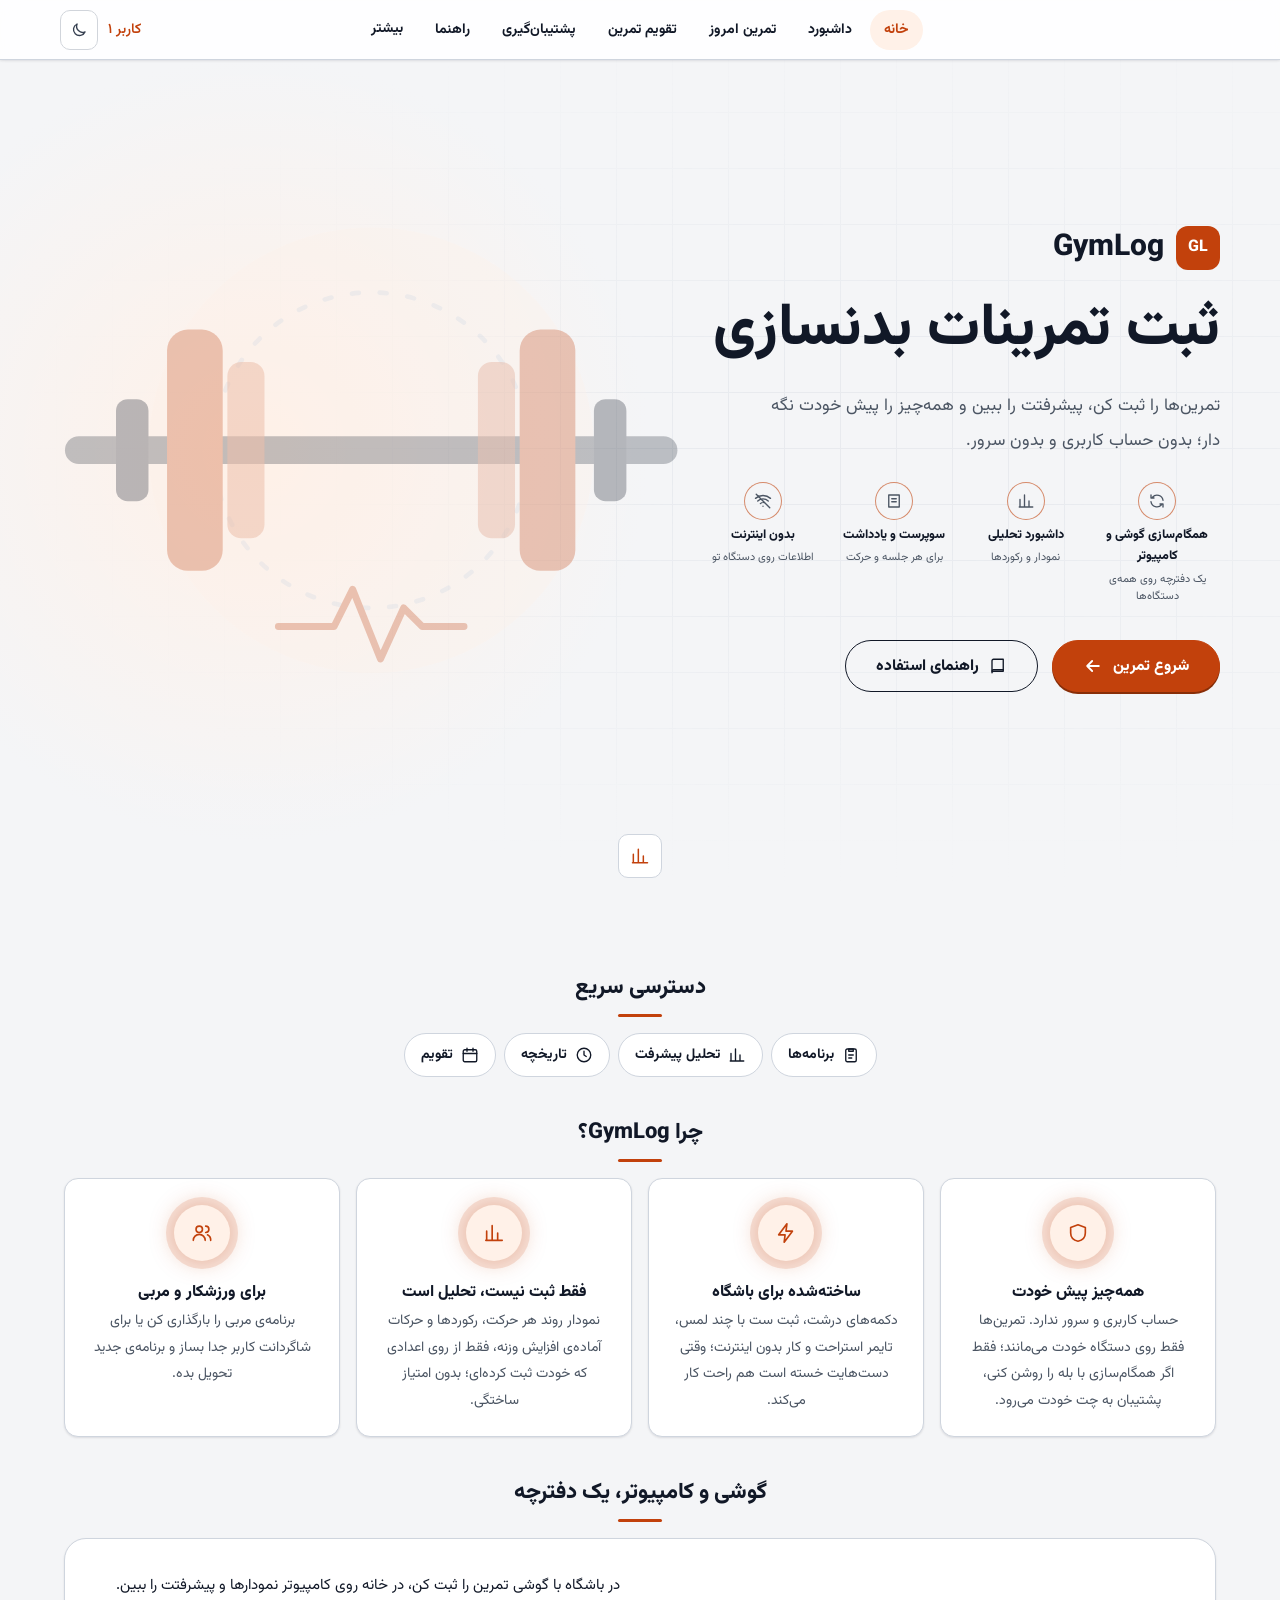
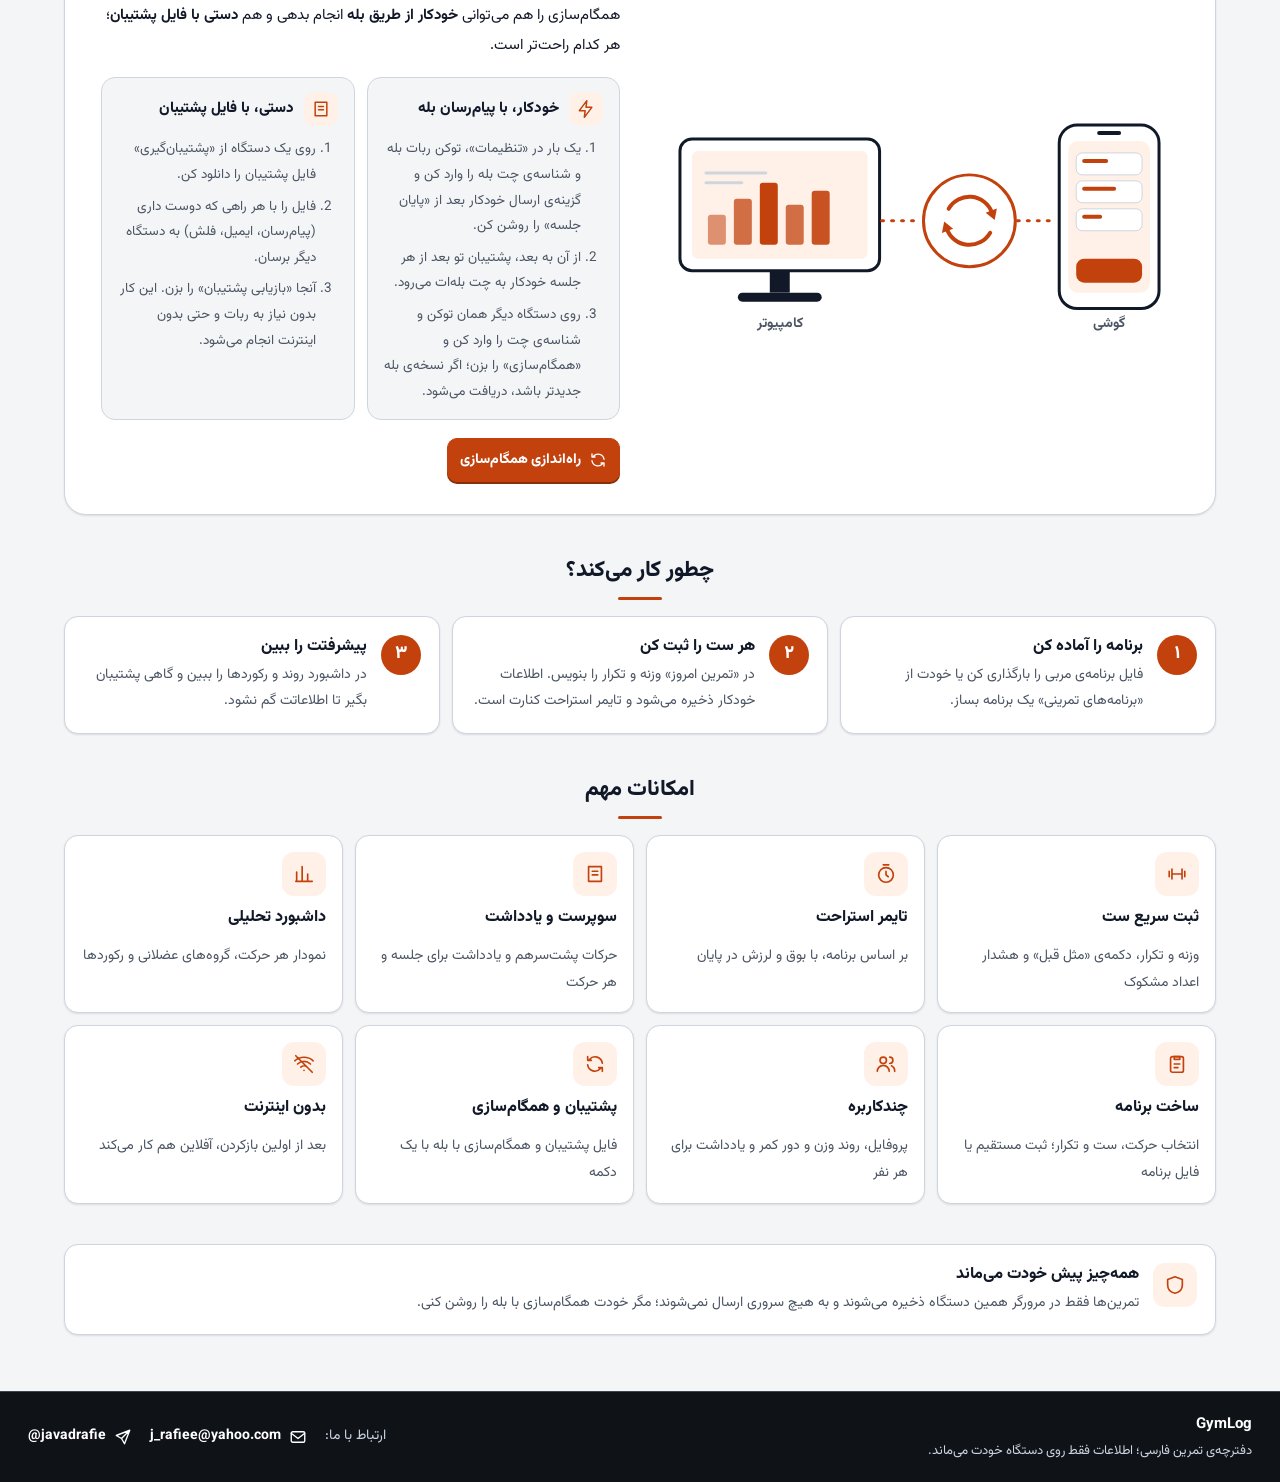
==== commit affa0c91: "یکدست‌سازی ظاهر و متن: ارقام فارسی، آیکون‌های SVG و حذف اصطلاحات فنی یکدست‌سازی ظاهر و متن: ارقام فا" ====
--- a/index.html
+++ b/index.html
@@ -6,116 +6,30 @@
     <link rel="manifest" href="./manifest.json">
     <meta name="theme-color" content="#2563eb">
     <title>GymLog</title>
-    <meta name="description" content="ثبت و پیگیری تمرین‌های بدنسازی و روند پیشرفت ورزشی با پشتیبانی از IndexedDB" />
+    <meta name="description" content="ثبت و پیگیری تمرین‌های بدنسازی و روند پیشرفت ورزشی؛ همه‌چیز فقط روی همین دستگاه ذخیره می‌شود" />
     <meta property="og:title" content="GymLog" />
-    <meta property="og:description" content="ثبت و پیگیری تمرین‌های بدنسازی و روند پیشرفت ورزشی با پشتیبانی از IndexedDB" />
+    <meta property="og:description" content="ثبت و پیگیری تمرین‌های بدنسازی و روند پیشرفت ورزشی؛ همه‌چیز فقط روی همین دستگاه ذخیره می‌شود" />
     <meta property="og:type" content="website" />
-    <link rel="stylesheet" href="./css/style.css">
-    <link rel="stylesheet" href="./css/dashboard.css">
-    <link rel="stylesheet" href="./css/dashboard-overview.css">
-    <link rel="stylesheet" href="./css/program-builder.css">
-    <link rel="stylesheet" href="./css/exercise-editor.css">
-    <link rel="stylesheet" href="./css/gl-extras.css">
-    <link rel="stylesheet" href="./css/superset.css">
-	<link rel="stylesheet" href="./css/redesign.css">
-    <link rel="stylesheet" href="./css/gl-ui.css">
-	<link rel="preconnect" href="https://fonts.googleapis.com">
-	<link rel="preconnect" href="https://fonts.gstatic.com" crossorigin>
+    <link rel="preconnect" href="https://fonts.googleapis.com">
+    <link rel="preconnect" href="https://fonts.gstatic.com" crossorigin>
+    <link rel="stylesheet" href="https://fonts.googleapis.com/css2?family=Vazirmatn:wght@300..800&display=swap">
+    <link rel="stylesheet" href="./css/app.css">
 </head>
 
 <body>
-<script>try{if(localStorage.getItem("gymSidebarCollapsed")==="1")document.body.classList.add("sidebar-collapsed");}catch(e){}</script>
-
 <div class="app-shell">
-
-    <!-- =========================
-         Desktop Sidebar (>= 1024px)
-    ========================= -->
-    <aside class="app-sidebar">
-        <div class="sidebar-header">
-            <div class="sidebar-logo">GL</div>
-            <div class="sidebar-title">
-                <h1>GymLog</h1>
-                <span>مرکز مدیریت و تحلیل تمرین</span>
-            </div>
-            <button type="button" class="sidebar-toggle-btn" id="sidebarToggleBtn" aria-label="جمع کردن منو" aria-expanded="true" title="جمع/باز کردن منو">
-                <span class="sidebar-toggle-icon" aria-hidden="true">❯</span>
-            </button>
-        </div>
-
-        <nav class="sidebar-nav">
-            <button type="button" class="sidebar-nav-item active" data-nav="dashboard" title="داشبورد">
-                <span class="sidebar-nav-icon">📊</span>
-                <span class="sidebar-nav-label">داشبورد</span>
-            </button>
-            <button type="button" class="sidebar-nav-item" data-nav="workout" title="تمرین امروز">
-                <span class="sidebar-nav-icon">🏋️‍♂️</span>
-                <span class="sidebar-nav-label">تمرین امروز</span>
-            </button>
-            <button type="button" class="sidebar-nav-item" data-nav="programs" title="برنامه‌های تمرینی">
-                <span class="sidebar-nav-icon">📋</span>
-                <span class="sidebar-nav-label">برنامه‌های تمرینی</span>
-            </button>
-            <button type="button" class="sidebar-nav-item" data-nav="history" title="تاریخچه تمرینات">
-                <span class="sidebar-nav-icon">🕒</span>
-                <span class="sidebar-nav-label">تاریخچه تمرینات</span>
-            </button>
-            <button type="button" class="sidebar-nav-item" data-nav="bank" title="بانک حرکات">
-                <span class="sidebar-nav-icon">📚</span>
-                <span class="sidebar-nav-label">بانک حرکات</span>
-            </button>
-            <button type="button" class="sidebar-nav-item" data-nav="calendar" title="تقویم تمرین">
-                <span class="sidebar-nav-icon">📅</span>
-                <span class="sidebar-nav-label">تقویم تمرین</span>
-            </button>
-
-            <button type="button" class="sidebar-nav-item" data-nav="user" title="کاربران">
-                <span class="sidebar-nav-icon">👤</span>
-                <span class="sidebar-nav-label">کاربران</span>
-            </button>
-
-            <button type="button" class="sidebar-nav-item" data-nav="help" title="راهنما و سوالات متداول">
-                <span class="sidebar-nav-icon">❓</span>
-                <span class="sidebar-nav-label">راهنما</span>
-            </button>
-
-            <div class="sidebar-divider"></div>
-
-            <button type="button" class="sidebar-nav-item" data-nav="backup" title="پشتیبان‌گیری">
-                <span class="sidebar-nav-icon">💾</span>
-                <span class="sidebar-nav-label">پشتیبان‌گیری</span>
-            </button>
-            <button type="button" class="sidebar-nav-item" data-nav="settings" title="تنظیمات">
-                <span class="sidebar-nav-icon">⚙️</span>
-                <span class="sidebar-nav-label">تنظیمات</span>
-            </button>
-        </nav>
-
-        <div class="sidebar-footer">
-            <span class="sidebar-status">پایگاه‌داده امن IndexedDB فعال است</span>
-        </div>
-    </aside>
 
     <!-- =========================
          App Body (Main Content)
     ========================= -->
     <div class="app-body">
 
-        <!-- Desktop Topbar -->
-        <header class="desktop-topbar">
-            <div class="desktop-topbar-heading">
-                <div class="desktop-topbar-title" id="desktopTopbarTitle">
-                    داشبورد مدیریت و تحلیل تمرین
-                </div>
-                <button type="button" class="user-chip" id="desktopUserChip" hidden></button>
-                <select class="user-select" id="desktopUserSelect" aria-label="انتخاب کاربر" hidden></select>
-            </div>
-            <div class="desktop-topbar-actions">
-                <button type="button" class="desktop-theme-icon-btn" id="desktopThemeIconBtn" aria-label="تغییر حالت تیره/روشن" title="تغییر ظاهر برنامه (تیره / روشن)">
-                    🌙
-                </button>
-            </div>
-        </header>
+        <!-- عناصر انتخاب کاربر و تم؛ gl-ui.js آن‌ها را به منوی افقی دسکتاپ منتقل می‌کند -->
+        <div id="glToolsSource" hidden>
+            <button type="button" class="user-chip" id="desktopUserChip" hidden></button>
+            <select class="user-select" id="desktopUserSelect" aria-label="انتخاب کاربر" hidden></select>
+            <button type="button" class="desktop-theme-icon-btn" id="desktopThemeIconBtn" aria-label="تغییر حالت تیره/روشن" title="تغییر ظاهر برنامه (تیره / روشن)"><svg class="gl-ic" width="18" height="18" viewBox="0 0 24 24" fill="none" stroke="currentColor" stroke-width="1.8" stroke-linecap="round" stroke-linejoin="round" aria-hidden="true" focusable="false"><path d="M20 14.5A8 8 0 0 1 9.5 4 8 8 0 1 0 20 14.5z"/></svg></button>
+        </div>
 
         <!-- Mobile Top Switcher (< 1024px) -->
         <div class="mobile-nav-bar">
@@ -129,7 +43,7 @@
                 <button type="button" class="mobile-tab-btn" data-nav="dashboard">داشبورد</button>
             </div>
             <button type="button" id="openSettingsBtn" class="settings-icon-btn" aria-label="تنظیمات">
-                ☰
+                <svg class="gl-ic" width="22" height="22" viewBox="0 0 24 24" fill="none" stroke="currentColor" stroke-width="1.8" stroke-linecap="round" stroke-linejoin="round" aria-hidden="true" focusable="false"><path d="M4 7h16M4 12h16M4 17h16"/></svg>
             </button>
         </div>
 
@@ -172,14 +86,14 @@
 
                     <!-- Backup warning -->
                     <section id="backupWarningBanner" class="backup-warning-banner card" style="display: none;">
-                        <span class="backup-warning-icon">⚠️</span>
+                        <span class="backup-warning-icon" aria-hidden="true"><svg class="gl-ic" width="22" height="22" viewBox="0 0 24 24" fill="none" stroke="currentColor" stroke-width="1.8" stroke-linecap="round" stroke-linejoin="round" aria-hidden="true" focusable="false"><path d="M12 3l10 18H2z"/><path d="M12 10v5M12 18h.01"/></svg></span>
                         <div class="backup-warning-text">
                             <strong>زمان پشتیبان‌گیری رسیده</strong>
                             <span id="backupWarningDetail">مدتی از آخرین پشتیبان‌گیری گذشته.</span>
                         </div>
                         <div class="backup-warning-actions">
                             <button type="button" id="backupWarningBtn" class="secondary-btn">دریافت پشتیبان</button>
-                            <button type="button" id="backupWarningSyncBtn" class="secondary-btn" data-bale-sync hidden>🔄 همگام‌سازی</button>
+                            <button type="button" id="backupWarningSyncBtn" class="secondary-btn" data-bale-sync hidden><svg class="gl-ic gl-in" width="18" height="18" viewBox="0 0 24 24" fill="none" stroke="currentColor" stroke-width="1.8" stroke-linecap="round" stroke-linejoin="round" aria-hidden="true" focusable="false"><path d="M20 11a8 8 0 0 0-14-4M4 4v4h4M4 13a8 8 0 0 0 14 4M20 20v-4h-4"/></svg>همگام‌سازی</button>
                         </div>
                     </section>
 
@@ -195,7 +109,7 @@
                             <input type="hidden" id="workoutDate">
                             <button type="button" id="workoutDateBtn" class="date-picker-btn" aria-label="تاریخ تمرین">
                                 <span id="persianWorkoutDate" class="persian-date-display"></span>
-                                <span class="date-picker-icon">📅</span>
+                                <span class="date-picker-icon" aria-hidden="true"><svg class="gl-ic" width="18" height="18" viewBox="0 0 24 24" fill="none" stroke="currentColor" stroke-width="1.8" stroke-linecap="round" stroke-linejoin="round" aria-hidden="true" focusable="false"><rect x="3" y="5" width="18" height="16" rx="2"/><path d="M3 10h18M8 3v4M16 3v4"/></svg></span>
                             </button>
                         </div>
 
@@ -218,7 +132,7 @@
 
                     <!-- Session note -->
                     <section class="card session-note-card">
-                        <label for="sessionNote" class="session-note-label">📝 یادداشت جلسه</label>
+                        <label for="sessionNote" class="session-note-label"><svg class="gl-ic gl-in" width="18" height="18" viewBox="0 0 24 24" fill="none" stroke="currentColor" stroke-width="1.8" stroke-linecap="round" stroke-linejoin="round" aria-hidden="true" focusable="false"><path d="M5 4h14v16H5zM9 9h6M9 13h6"/></svg>یادداشت جلسه</label>
                         <div id="sessionPrevNote" class="exercise-prev-note" hidden></div>
                         <textarea id="sessionNote" class="session-note-input" rows="3" maxlength="2000" placeholder="حال بدن، خواب، انرژی، نکته‌ای برای جلسه‌ی بعد…"></textarea>
                         <small class="gl-hint">یادداشت‌ها همراه ست‌های ثبت‌شده ذخیره می‌شوند؛ جلسه‌ای که هیچ ستی ندارد ذخیره نمی‌شود.</small>
@@ -241,7 +155,7 @@
                     <!-- Save workout -->
                     <section class="save-workout-section">
                         <button type="button" id="finishWorkoutBtn" class="primary-btn">
-                            ✓ پایان جلسه و رفتن به تمرین بعدی
+                            <svg class="gl-ic gl-in" width="18" height="18" viewBox="0 0 24 24" fill="none" stroke="currentColor" stroke-width="1.8" stroke-linecap="round" stroke-linejoin="round" aria-hidden="true" focusable="false"><path d="M5 12.5l4.5 4.5L19 7"/></svg>پایان جلسه و رفتن به تمرین بعدی
                         </button>
                     </section>
 
@@ -334,35 +248,15 @@
             >
                 ×
             </button>
-            <h2>تنظیمات و امکانات</h2>
+            <h2>منو</h2>
         </div>
 
         <div class="settings-content">
-
-            <section class="settings-group">
-                <h3 class="settings-group-title">صفحات برنامه</h3>
-                <div class="setting-row">
-                    <div class="setting-info"><strong>داشبورد تحلیلی تمرین</strong><span>آمار دوره، نمودارها و وضعیت جلسات</span></div>
-                    <button class="primary-btn setting-btn" type="button" onclick="closeSettingsPage(); switchView('dashboard');">مشاهده داشبورد</button>
-                </div>
-                <div class="setting-row">
-                    <div class="setting-info"><strong>کاربران</strong><span>افزودن، حذف و ویرایش مشخصات کاربران</span></div>
-                    <button class="secondary-btn setting-btn" type="button" onclick="openFromSettings('user');">نمایش کاربران</button>
-                </div>
-                <div class="setting-row">
-                    <div class="setting-info"><strong>بانک حرکات</strong><span>فهرست حرکات با تصویر و نحوه اجرا</span></div>
-                    <button id="openExerciseBankBtn" class="secondary-btn setting-btn" type="button">نمایش بانک حرکات</button>
-                </div>
-                <div class="setting-row">
-                    <div class="setting-info"><strong>راهنما و سوالات متداول</strong><span>امکانات برنامه، ذخیره‌سازی و راه‌های تماس</span></div>
-                    <button class="secondary-btn setting-btn" type="button" onclick="openFromSettings('help');">مشاهده راهنما</button>
-                </div>
-            </section>
 
             <section class="settings-group">
                 <h3 class="settings-group-title">برنامه‌های تمرینی</h3>
                 <div class="setting-row">
-                    <div class="setting-info"><strong>ساخت برنامه تمرینی</strong><span>طراحی برنامه‌ی جدید و ثبت مستقیم یا دانلود JSON</span></div>
+                    <div class="setting-info"><strong>ساخت برنامه تمرینی</strong><span>طراحی برنامه‌ی جدید و ثبت مستقیم یا دانلود فایل برنامه</span></div>
                     <button id="openProgramBuilderBtn" class="primary-btn setting-btn" type="button" onclick="closeSettingsPage(true); openProgramBuilder();">ساخت برنامه</button>
                 </div>
                 <div class="setting-row my-programs-setting">
@@ -370,7 +264,7 @@
                     <button id="openMyProgramsBtn" class="secondary-btn setting-btn" type="button">مشاهده</button>
                 </div>
                 <div class="setting-row program-setting">
-                    <div class="setting-info"><strong>بارگذاری برنامه‌ی جدید</strong><span>فایل آماده‌شده‌ی برنامه‌ی باشگاه (JSON)</span></div>
+                    <div class="setting-info"><strong>بارگذاری برنامه‌ی جدید</strong><span>فایل آماده‌شده‌ی برنامه‌ی باشگاه</span></div>
                     <div class="program-actions">
                         <label class="secondary-btn file-btn">بارگذاری برنامه‌ی جدید
                             <input type="file" id="programImportInput" accept=".json" hidden>
@@ -383,7 +277,7 @@
                 <h3 class="settings-group-title">ظاهر و به‌روزرسانی</h3>
                 <div class="setting-row">
                     <div class="setting-info"><strong>ظاهر برنامه</strong><span>تغییر بین حالت روشن و تاریک</span></div>
-                    <button id="themeToggleBtn" class="secondary-btn setting-btn" type="button">🌙 حالت تاریک</button>
+                    <button id="themeToggleBtn" class="secondary-btn setting-btn" type="button"><svg class="gl-ic gl-in" width="18" height="18" viewBox="0 0 24 24" fill="none" stroke="currentColor" stroke-width="1.8" stroke-linecap="round" stroke-linejoin="round" aria-hidden="true" focusable="false"><path d="M20 14.5A8 8 0 0 1 9.5 4 8 8 0 1 0 20 14.5z"/></svg>حالت تاریک</button>
                 </div>
                 <div class="setting-row">
                     <div class="setting-info"><strong>به‌روزرسانی برنامه</strong><span id="updateStatus">نسخه‌ی فعلی به‌روز است.</span></div>
@@ -397,7 +291,7 @@
                     <div class="setting-info"><strong>پشتیبان اطلاعات</strong><span>دانلود یا بازیابی فایل پشتیبان همه‌ی کاربران</span></div>
                     <div class="backup-actions">
                         <button id="exportBtn" class="secondary-btn" type="button">دریافت پشتیبان</button>
-                        <label class="secondary-btn file-btn">بازیابی پشتیبان
+                        <label class="secondary-btn file-btn">بازیابی از فایل پشتیبان
                             <input type="file" id="importInput" accept=".json" hidden>
                         </label>
                     </div>
@@ -414,7 +308,7 @@
                     <button id="clearBtn" class="danger-btn setting-btn" type="button">حذف تاریخچه</button>
                 </div>
                 <div class="setting-row danger-setting">
-                    <div class="setting-info"><strong>بازنشانی کامل</strong><span>همه‌چیز (همه‌ی کاربران) پاک می‌شود؛ توکن و chat_id بله می‌ماند.</span></div>
+                    <div class="setting-info"><strong>بازنشانی کامل</strong><span>همه‌چیز (همه‌ی کاربران) پاک می‌شود؛ توکن و شناسه‌ی چت بله می‌ماند.</span></div>
                     <button id="fullResetBtn" class="danger-btn setting-btn" type="button">حذف همه‌چیز</button>
                 </div>
             </section>
@@ -423,39 +317,17 @@
     </div>
 </div>
 
-<!-- JavaScript Core Dependencies -->
+<!-- ترتیب بارگذاری مهم است (utils اول، app بعد از storage، gl-ui آخر) -->
 <script src="./js/utils.js"></script>
 <script src="./js/exercise-catalog.js"></script>
-<script src="./js/workout-programs.js"></script>
 <script src="./js/default-program.js"></script>
-<script src="./js/workout-data.js"></script>
 <script src="./js/storage.js"></script>
 <script src="./js/app.js"></script>
 <script src="./js/dashboard.js"></script>
-<script src="./js/dashboard-analytics.js"></script>
 <script src="./js/dashboard-overview.js"></script>
 <script src="./js/program-builder.js"></script>
 <script src="./js/exercise-editor.js"></script>
-<script src="./js/rest-timer.js"></script>
 <script src="./js/gl-ui.js"></script>
-
-<script>
-    (function () {
-        const btn = document.getElementById("sidebarToggleBtn");
-        if (!btn) return;
-        function sync() {
-            const c = document.body.classList.contains("sidebar-collapsed");
-            btn.setAttribute("aria-expanded", String(!c));
-            btn.setAttribute("aria-label", c ? "باز کردن منو" : "جمع کردن منو");
-        }
-        btn.addEventListener("click", () => {
-            const c = document.body.classList.toggle("sidebar-collapsed");
-            try { localStorage.setItem("gymSidebarCollapsed", c ? "1" : "0"); } catch (e) {}
-            sync();
-        });
-        sync();
-    })();
-</script>
 
 <script>
     (function () {
--- a/css/app.css
+++ b/css/app.css
@@ -0,0 +1,6725 @@
+* {
+    box-sizing: border-box;
+    -webkit-tap-highlight-color: transparent;
+}
+html {
+    font-size: 16px;
+}
+body {
+    margin: 0;
+    font-family: Tahoma, Arial, sans-serif;
+    background: #f2f4f7;
+    color: #1f2937;
+    direction: rtl;
+}
+
+/* =========================
+   Container
+   ========================= */
+.container {
+    width: 100%;
+    max-width: 600px;
+    margin: 0 auto;
+    padding: 12px 12px 40px;
+}
+
+/* =========================
+   Header
+   ========================= */
+.page-header {
+    display: flex;
+    align-items: flex-start;
+    justify-content: space-between;
+    gap: 10px;
+    margin-bottom: 12px;
+}
+.page-header h1 {
+    margin: 0;
+    font-size: 22px;
+    line-height: 1.4;
+}
+.page-header p {
+    margin: 3px 0 0;
+    font-size: 13px;
+    color: #6b7280;
+}
+.settings-icon-btn {
+    flex: 0 0 auto;
+    width: 40px;
+    height: 40px;
+    border: none;
+    border-radius: 50%;
+    background: #f3f4f6;
+    font-size: 18px;
+    line-height: 1;
+    cursor: pointer;
+}
+.settings-icon-btn:hover {
+    background: #e5e7eb;
+}
+
+/* =========================
+   Buttons
+   ========================= */
+button,
+.secondary-btn {
+    min-height: 46px;
+    border-radius: 10px;
+    border: 1px solid transparent;
+    padding: 10px 12px;
+    font-family: inherit;
+    font-size: 14px;
+    cursor: pointer;
+    touch-action: manipulation;
+}
+.primary-btn {
+    background: #2563eb;
+    color: white;
+    font-weight: bold;
+}
+.secondary-btn {
+    background: white;
+    border-color: #d1d5db;
+    color: #374151;
+}
+.danger-btn {
+    background: #fee2e2;
+    color: #991b1b;
+    border-color: #fecaca;
+}
+
+/* =========================
+   Cards
+   ========================= */
+.card {
+    background: white;
+    border-radius: 12px;
+    border: 1px solid #e5e7eb;
+    padding: 14px;
+    margin-bottom: 12px;
+}
+
+/* =========================
+   Session selector
+   ========================= */
+.session-selector {
+    padding: 10px;
+}
+.selector-title {
+    font-size: 12px;
+    color: #6b7280;
+    margin: 2px 4px 8px;
+}
+.session-buttons {
+    display: flex;
+    gap: 6px;
+    overflow-x: auto;
+    padding-bottom: 4px;
+    scroll-snap-type: x proximity;
+    -webkit-overflow-scrolling: touch;
+}
+.session-buttons::-webkit-scrollbar {
+    height: 3px;
+}
+.session-btn {
+    flex: 1 0 96px;
+    scroll-snap-align: center;
+    min-height: 62px;
+    padding: 7px 4px;
+    border-radius: 9px;
+    border: 1px solid #d1d5db;
+    background: white;
+    color: #374151;
+    font-family: inherit;
+    cursor: pointer;
+}
+.session-btn strong {
+    display: block;
+    font-size: 13px;
+    margin-bottom: 4px;
+}
+.session-btn span {
+    display: block;
+    font-size: 10px;
+    line-height: 1.4;
+    color: #6b7280;
+}
+.session-btn.active {
+    background: #eff6ff;
+    border-color: #2563eb;
+    color: #1d4ed8;
+}
+.session-btn.active span {
+    color: #2563eb;
+}
+
+/* =========================
+   Session info
+   ========================= */
+.session-info {
+    display: grid;
+    grid-template-columns: 1fr 1fr;
+    gap: 10px;
+}
+.field {
+    display: flex;
+    flex-direction: column;
+    gap: 5px;
+}
+.field label {
+    font-size: 14px;
+    color: #6b7280;
+    font-weight: 600;
+}
+input,
+select {
+    width: 100%;
+    height: 44px;
+    padding: 8px 10px;
+    border: 1px solid #d1d5db;
+    border-radius: 8px;
+    background: white;
+    font-family: inherit;
+    font-size: 16px;
+    color: #1f2937;
+}
+input:focus,
+select:focus {
+    outline: none;
+    border-color: #2563eb;
+    box-shadow: 0 0 0 2px rgba(37, 99, 235, 0.1);
+}
+.session-note {
+    grid-column: 1 / -1;
+    padding: 9px 11px;
+    border-radius: 8px;
+    background: #eff6ff;
+    color: #1e40af;
+    font-size: 11px;
+    line-height: 1.7;
+}
+
+/* =========================
+   Backup warning banner
+   ========================= */
+.backup-warning-banner {
+    display: flex;
+    align-items: center;
+    gap: 10px;
+    background: #fffbeb;
+    border-color: #fde68a;
+}
+.backup-warning-icon {
+    font-size: 20px;
+    flex-shrink: 0;
+}
+.backup-warning-text {
+    display: flex;
+    flex-direction: column;
+    gap: 2px;
+    flex: 1;
+}
+.backup-warning-text strong {
+    font-size: 13px;
+    color: #92400e;
+}
+.backup-warning-text span {
+    font-size: 11px;
+    color: #b45309;
+    line-height: 1.6;
+}
+.backup-warning-banner .secondary-btn {
+    flex-shrink: 0;
+    min-height: 38px;
+    font-size: 12px;
+}
+
+/* =========================
+   Date picker trigger button
+   ========================= */
+.date-picker-btn {
+    display: flex;
+    align-items: center;
+    justify-content: space-between;
+    width: 100%;
+    height: 44px;
+    padding: 8px 12px;
+    border: 1px solid #d1d5db;
+    border-radius: 8px;
+    background: white;
+    font-family: inherit;
+    font-size: 14px;
+    color: #1f2937;
+    cursor: pointer;
+}
+.date-picker-btn:hover {
+    border-color: #9ca3af;
+}
+.date-picker-icon {
+    font-size: 16px;
+}
+
+/* =========================
+   Date picker calendar (modal)
+   ========================= */
+.date-picker-overlay {
+    position: fixed;
+    inset: 0;
+    z-index: 1000;
+    display: flex;
+    align-items: center;
+    justify-content: center;
+    padding: 16px;
+    background: rgba(17, 24, 39, 0.5);
+}
+.date-picker-modal {
+    width: 100%;
+    max-width: 340px;
+    padding: 16px;
+    border-radius: 16px;
+    background: white;
+}
+.date-picker-header {
+    display: flex;
+    align-items: center;
+    justify-content: space-between;
+    margin-bottom: 10px;
+}
+.date-picker-header h3 {
+    margin: 0;
+    font-size: 15px;
+}
+.date-picker-nav {
+    width: 32px;
+    height: 32px;
+    border: none;
+    border-radius: 8px;
+    background: #f3f4f6;
+    font-size: 18px;
+    line-height: 1;
+    cursor: pointer;
+}
+.date-picker-nav:hover {
+    background: #e5e7eb;
+}
+.date-picker-weekdays {
+    display: grid;
+    grid-template-columns: repeat(7, 1fr);
+    direction: ltr;
+    margin-bottom: 4px;
+    font-size: 11px;
+    color: #9ca3af;
+    text-align: center;
+}
+.date-picker-grid {
+    display: grid;
+    grid-template-columns: repeat(7, 1fr);
+    direction: ltr;
+    gap: 4px;
+}
+.date-picker-day {
+    position: relative;
+    display: flex;
+    flex-direction: column;
+    align-items: center;
+    justify-content: center;
+    width: 100%;
+    min-width: 0;
+    height: 40px;
+    padding: 0;
+    border: none;
+    border-radius: 8px;
+    background: transparent;
+    font-family: inherit;
+    font-size: 13px;
+    color: #1f2937;
+    cursor: pointer;
+}
+.date-picker-day.empty {
+    cursor: default;
+}
+.date-picker-day:not(.empty):hover {
+    background: #f3f4f6;
+}
+.date-picker-day.today {
+    box-shadow: inset 0 0 0 1px #2563eb;
+}
+.date-picker-day.selected {
+    background: #2563eb;
+    color: white;
+}
+.date-picker-day-circle {
+    display: flex;
+    align-items: center;
+    justify-content: center;
+    width: 28px;
+    height: 28px;
+    border-radius: 50%;
+    border: 2px solid transparent;
+    box-sizing: border-box;
+}
+.date-picker-day.has-workout .date-picker-day-circle {
+    border-color: #16a34a;
+}
+.date-picker-day.selected.has-workout .date-picker-day-circle {
+    border-color: white;
+}
+.date-picker-legend {
+    display: flex;
+    align-items: center;
+    gap: 6px;
+    margin: 10px 0;
+    font-size: 11px;
+    color: #6b7280;
+}
+.date-picker-legend-circle {
+    width: 12px;
+    height: 12px;
+    border-radius: 50%;
+    border: 2px solid #16a34a;
+    box-sizing: border-box;
+    flex-shrink: 0;
+}
+.date-picker-close {
+    width: 100%;
+}
+
+/* =========================
+   Exercise card
+   ========================= */
+.exercise-card {
+    background: white;
+    border: 1px solid #e5e7eb;
+    border-radius: 12px;
+    margin-bottom: 12px;
+    overflow: hidden;
+}
+.exercise-header {
+    padding: 12px;
+    background: #fafafa;
+    border-bottom: 1px solid #e5e7eb;
+}
+.exercise-title {
+    display: flex;
+    align-items: center;
+    gap: 9px;
+}
+.exercise-number {
+    flex: 0 0 auto;
+    width: 30px;
+    height: 30px;
+    border-radius: 50%;
+    display: flex;
+    align-items: center;
+    justify-content: center;
+    background: #2563eb;
+    color: white;
+    font-size: 13px;
+    font-weight: bold;
+}
+.exercise-header h2 {
+    margin: 0 0 5px;
+    font-size: 19px;
+    line-height: 1.45;
+    font-weight: 700;
+}
+.exercise-meta {
+    font-size: 12px;
+    line-height: 1.8;
+    color: #6b7280;
+}
+
+/* =========================
+   Exercise action buttons
+   ========================= */
+.exercise-help-btn,
+.exercise-history-btn {
+    margin-top: 8px;
+    min-height: 38px;
+    padding: 7px 12px;
+    border: 1px solid #d1d5db;
+    border-radius: 8px;
+    background: white;
+    color: #2563eb;
+    font-family: inherit;
+    font-size: 14px;
+    font-weight: 600;
+    cursor: pointer;
+}
+.exercise-help-btn:active,
+.exercise-history-btn:active {
+    background: #eff6ff;
+}
+
+/* =========================
+   Sets
+   ========================= */
+.sets-container {
+    padding: 10px;
+}
+.set-row {
+    display: grid;
+    grid-template-columns: 58px 1fr 1fr;
+    gap: 7px;
+    align-items: center;
+    margin-bottom: 7px;
+}
+.set-label {
+    font-size: 14px;
+    color: #4b5563;
+    text-align: center;
+    font-weight: bold;
+    white-space: nowrap;
+}
+.set-row input {
+    height: 44px;
+    text-align: center;
+    font-size: 16px;
+    direction: ltr;
+}
+.set-difference {
+    grid-column: 2 / 4;
+    padding: 2px 5px;
+    min-height: 14px;
+    font-size: 11.5px;
+    font-weight: 600;
+    color: #1f2937;
+    text-align: right;
+    direction: rtl;
+}
+.set-difference:empty {
+    display: none;
+}
+
+/* =========================
+   Workout summary
+   ========================= */
+.summary-grid {
+    display: grid;
+    grid-template-columns: repeat(2, 1fr);
+    gap: 8px;
+    margin: 16px 0 12px;
+}
+.summary-card {
+    background: white;
+    border: 1px solid #e5e7eb;
+    border-radius: 10px;
+    padding: 11px;
+    text-align: center;
+}
+.summary-card span {
+    display: block;
+    font-size: 11px;
+    color: #6b7280;
+    margin-bottom: 5px;
+}
+.summary-card strong {
+    font-size: 19px;
+}
+.summary-card small {
+    display: block;
+    margin-top: 2px;
+    font-size: 9px;
+    color: #9ca3af;
+}
+
+/* =========================
+   Save workout
+   ========================= */
+.save-workout-section {
+    margin: 4px 0 18px;
+}
+
+/* =========================
+   History
+   ========================= */
+.history-section {
+    margin-top: 16px;
+}
+.section-title h2 {
+    margin: 0;
+    font-size: 17px;
+}
+.section-title p {
+    margin: 4px 0 0;
+    font-size: 11px;
+    color: #6b7280;
+}
+.history-table-wrapper {
+    margin-top: 12px;
+    overflow-x: auto;
+}
+.history-table {
+    width: 100%;
+    border-collapse: collapse;
+    font-size: 11px;
+}
+.history-table th,
+.history-table td {
+    padding: 9px 5px;
+    border-bottom: 1px solid #e5e7eb;
+    text-align: center;
+    white-space: nowrap;
+}
+.history-table th {
+    color: #6b7280;
+    background: #f9fafb;
+    font-weight: normal;
+}
+.history-empty {
+    padding: 25px 10px;
+    text-align: center;
+    font-size: 12px;
+    color: #9ca3af;
+}
+
+/* =========================
+   Exercise History Modal
+   ========================= */
+.exercise-history-list {
+    display: flex;
+    flex-direction: column;
+    gap: 12px;
+    margin-top: 14px;
+}
+.exercise-history-item {
+    padding: 12px;
+    border: 1px solid #e5e7eb;
+    border-radius: 10px;
+    background: #f9fafb;
+}
+.exercise-history-info {
+    display: flex;
+    align-items: center;
+    justify-content: space-between;
+    gap: 8px;
+    margin-bottom: 10px;
+    padding-bottom: 9px;
+    border-bottom: 1px solid #e5e7eb;
+    font-size: 12px;
+    line-height: 1.7;
+}
+.exercise-history-info strong {
+    color: #1f2937;
+}
+.exercise-history-info span {
+    color: #6b7280;
+    white-space: nowrap;
+}
+.exercise-history-sets {
+    display: grid;
+    grid-template-columns: repeat(3, 1fr);
+    gap: 6px;
+}
+.history-set {
+    display: flex;
+    align-items: center;
+    justify-content: center;
+    min-height: 48px;
+    padding: 6px;
+    border-radius: 8px;
+    background: white;
+    border: 1px solid #e5e7eb;
+    font-size: 13px;
+    font-weight: bold;
+    color: #1f2937;
+    direction: ltr;
+}
+
+/* =========================
+   Settings (full page)
+   ========================= */
+.settings-page-overlay {
+    position: fixed;
+    inset: 0;
+    z-index: 1000;
+    background: white;
+}
+.settings-page {
+    display: flex;
+    flex-direction: column;
+    height: 100%;
+}
+@media (min-width: 900px) {
+    .settings-page-overlay {
+        display: flex;
+        justify-content: center;
+        background: #f2f4f7;
+    }
+    .settings-page {
+        width: 100%;
+        max-width: 600px;
+        background: white;
+        box-shadow: 0 0 0 1px #e5e7eb;
+    }
+}
+.settings-page-header {
+    display: flex;
+    align-items: center;
+    gap: 10px;
+    padding: 16px;
+    border-bottom: 1px solid #f3f4f6;
+}
+.settings-page-header h2 {
+    margin: 0;
+    font-size: 18px;
+}
+.settings-content {
+    flex: 1;
+    overflow-y: auto;
+}
+.setting-row {
+    display: flex;
+    align-items: center;
+    justify-content: space-between;
+    gap: 12px;
+    padding: 14px;
+    border-bottom: 1px solid #f3f4f6;
+}
+.setting-row:last-child {
+    border-bottom: none;
+}
+.setting-info {
+    min-width: 0;
+    flex: 1;
+}
+.setting-info strong {
+    display: block;
+    margin-bottom: 4px;
+    font-size: 13px;
+    color: #374151;
+}
+.setting-info span {
+    display: block;
+    font-size: 10px;
+    line-height: 1.7;
+    color: #9ca3af;
+}
+.setting-row .secondary-btn,
+.setting-row .danger-btn {
+    flex: 0 0 auto;
+    min-height: 42px;
+    font-size: 12px;
+}
+.backup-setting,
+.program-setting {
+    align-items: flex-start;
+    flex-direction: column;
+}
+.backup-setting .setting-info,
+.program-setting .setting-info {
+    width: 100%;
+}
+.backup-actions,
+.program-actions {
+    display: grid;
+    grid-template-columns: 1fr 1fr;
+    gap: 8px;
+    width: 100%;
+    margin-top: 4px;
+}
+.program-actions {
+    grid-template-columns: 1fr;
+}
+.file-btn {
+    display: flex;
+    align-items: center;
+    justify-content: center;
+    min-height: 42px;
+}
+.danger-setting .setting-info strong {
+    color: #991b1b;
+}
+
+/* =========================
+   My Programs (full page)
+   ========================= */
+.my-programs-overlay {
+    position: fixed;
+    inset: 0;
+    z-index: 1000;
+    background: white;
+}
+.my-programs-page {
+    display: flex;
+    flex-direction: column;
+    height: 100%;
+}
+@media (min-width: 900px) {
+    .my-programs-overlay {
+        display: flex;
+        justify-content: center;
+        background: #f2f4f7;
+    }
+    .my-programs-page {
+        width: 100%;
+        max-width: 600px;
+        background: white;
+        box-shadow: 0 0 0 1px #e5e7eb;
+    }
+}
+.my-programs-header {
+    display: flex;
+    align-items: center;
+    justify-content: space-between;
+    gap: 10px;
+    padding: 16px;
+    border-bottom: 1px solid #f3f4f6;
+}
+.my-programs-header h2 {
+    margin: 0;
+    font-size: 20px;
+}
+.my-programs-list {
+    flex: 1;
+    overflow-y: auto;
+    padding: 16px;
+}
+.my-programs-empty {
+    font-size: 13px;
+    color: #9ca3af;
+}
+.my-program-card {
+    margin-bottom: 12px;
+    padding: 14px;
+    border-radius: 14px;
+    background: #f9fafb;
+}
+.my-program-summary {
+    display: flex;
+    align-items: center;
+    justify-content: space-between;
+    gap: 10px;
+}
+.my-program-summary-info h3 {
+    margin: 0 0 4px;
+    font-size: 14px;
+    color: #374151;
+}
+.my-program-current-badge {
+    margin-right: 6px;
+    padding: 2px 8px;
+    border-radius: 999px;
+    background: #dbeafe;
+    color: #1d4ed8;
+    font-size: 10px;
+}
+.my-program-dates {
+    display: block;
+    font-size: 11px;
+    color: #9ca3af;
+}
+.my-program-details {
+    margin-top: 12px;
+    padding-top: 12px;
+    border-top: 1px solid #e5e7eb;
+}
+
+/* =========================
+   Exercise Guide Modal
+   ========================= */
+.exercise-guide-overlay {
+    position: fixed;
+    inset: 0;
+    z-index: 1000;
+    background: rgba(0, 0, 0, 0.55);
+    display: flex;
+    align-items: flex-end;
+    justify-content: center;
+    padding: 0;
+}
+.exercise-guide-modal {
+    width: 100%;
+    max-width: 600px;
+    max-height: 90vh;
+    overflow-y: auto;
+    background: white;
+    border-radius: 18px 18px 0 0;
+    padding: 16px;
+}
+.exercise-guide-header {
+    display: flex;
+    align-items: center;
+    justify-content: space-between;
+    gap: 10px;
+    margin-bottom: 12px;
+}
+.exercise-guide-header h2 {
+    margin: 0;
+    font-size: 22px;
+    line-height: 1.5;
+}
+.exercise-guide-close {
+    width: 38px;
+    height: 38px;
+    min-height: 38px;
+    padding: 0;
+    border: none;
+    border-radius: 50%;
+    background: #f3f4f6;
+    color: #374151;
+    font-size: 24px;
+    line-height: 1;
+    cursor: pointer;
+}
+.exercise-guide-images {
+    display: grid;
+    grid-template-columns: repeat(2, 1fr);
+    gap: 8px;
+}
+.exercise-guide-image,
+.exercise-guide-video {
+    display: block;
+    width: 100%;
+    max-width: 420px;
+    max-height: 60vh;
+    margin: 0 auto 20px;
+    object-fit: contain;
+    border-radius: 12px;
+}
+.exercise-guide-no-image {
+    min-height: 120px;
+    display: flex;
+    align-items: center;
+    justify-content: center;
+    text-align: center;
+    padding: 20px;
+    border-radius: 10px;
+    background: #f3f4f6;
+    color: #9ca3af;
+    font-size: 12px;
+}
+.exercise-guide-instructions {
+    margin: 18px 0;
+    padding-right: 26px;
+    font-size: 16px;
+    line-height: 2;
+    color: #374151;
+}
+.exercise-guide-done {
+    width: 100%;
+    margin-top: 4px;
+}
+
+/* =========================
+   Dark Mode
+   ========================= */
+body.dark-mode {
+    background: #111827;
+    color: #f3f4f6;
+}
+body.dark-mode .card,
+body.dark-mode .summary-card,
+body.dark-mode .exercise-card {
+    background: #1f2937;
+    border-color: #374151;
+}
+body.dark-mode .page-header p,
+body.dark-mode .selector-title,
+body.dark-mode .field label,
+body.dark-mode .exercise-meta,
+body.dark-mode .section-title p {
+    color: #9ca3af;
+}
+body.dark-mode .session-btn {
+    background: #1f2937;
+    border-color: #4b5563;
+    color: #f3f4f6;
+}
+body.dark-mode .session-btn span {
+    color: #9ca3af;
+}
+body.dark-mode .session-btn.active {
+    background: #1e3a8a;
+    border-color: #3b82f6;
+    color: #dbeafe;
+}
+body.dark-mode .session-btn.active span {
+    color: #bfdbfe;
+}
+body.dark-mode input,
+body.dark-mode select {
+    background: #111827;
+    border-color: #4b5563;
+    color: #f3f4f6;
+}
+body.dark-mode input:focus,
+body.dark-mode select:focus {
+    border-color: #60a5fa;
+    box-shadow: 0 0 0 2px rgba(96, 165, 250, 0.15);
+}
+body.dark-mode .date-picker-btn {
+    background: #111827;
+    border-color: #4b5563;
+    color: #f3f4f6;
+}
+body.dark-mode .date-picker-modal {
+    background: #1f2937;
+}
+body.dark-mode .date-picker-header h3 {
+    color: #f3f4f6;
+}
+body.dark-mode .date-picker-nav {
+    background: #374151;
+    color: #f3f4f6;
+}
+body.dark-mode .date-picker-nav:hover {
+    background: #4b5563;
+}
+body.dark-mode .date-picker-day {
+    color: #e5e7eb;
+}
+body.dark-mode .date-picker-day:not(.empty):hover {
+    background: #374151;
+}
+body.dark-mode .date-picker-legend {
+    color: #9ca3af;
+}
+body.dark-mode .backup-warning-banner {
+    background: #451a03;
+    border-color: #92400e;
+}
+body.dark-mode .backup-warning-text strong {
+    color: #fde68a;
+}
+body.dark-mode .backup-warning-text span {
+    color: #fcd34d;
+}
+body.dark-mode .session-note {
+    background: #172554;
+    color: #bfdbfe;
+}
+body.dark-mode .summary-card span {
+    color: #9ca3af;
+}
+body.dark-mode .summary-card small {
+    color: #6b7280;
+}
+body.dark-mode .exercise-header {
+    background: #18212f;
+    border-color: #374151;
+}
+body.dark-mode .set-label {
+    color: #d1d5db;
+}
+body.dark-mode .set-difference {
+    color: #e2e8f0;
+    font-weight: 600;
+}
+body.dark-mode .secondary-btn {
+    background: #1f2937;
+    border-color: #4b5563;
+    color: #f3f4f6;
+}
+body.dark-mode .secondary-btn:active {
+    background: #374151;
+}
+body.dark-mode .exercise-help-btn,
+body.dark-mode .exercise-history-btn {
+    background: #1f2937;
+    border-color: #4b5563;
+    color: #93c5fd;
+}
+body.dark-mode .exercise-help-btn:active,
+body.dark-mode .exercise-history-btn:active {
+    background: #172554;
+}
+body.dark-mode .history-table th {
+    background: #111827;
+    color: #9ca3af;
+}
+body.dark-mode .history-table th,
+body.dark-mode .history-table td {
+    border-color: #374151;
+}
+body.dark-mode .history-empty {
+    color: #6b7280;
+}
+body.dark-mode .exercise-history-item {
+    background: #18212f;
+    border-color: #374151;
+}
+body.dark-mode .exercise-history-info {
+    border-color: #374151;
+}
+body.dark-mode .exercise-history-info strong {
+    color: #f3f4f6;
+}
+body.dark-mode .exercise-history-info span {
+    color: #9ca3af;
+}
+body.dark-mode .history-set {
+    background: #1f2937;
+    border-color: #374151;
+    color: #f3f4f6;
+}
+body.dark-mode .settings-icon-btn {
+    background: #374151;
+    color: #f3f4f6;
+}
+body.dark-mode .settings-icon-btn:hover {
+    background: #4b5563;
+}
+body.dark-mode .settings-page-overlay {
+    background: #111827;
+}
+@media (min-width: 900px) {
+    body.dark-mode .settings-page-overlay {
+        background: #0b0f17;
+    }
+    body.dark-mode .settings-page {
+        background: #111827;
+        box-shadow: 0 0 0 1px #374151;
+    }
+}
+body.dark-mode .settings-page-header {
+    border-color: #374151;
+}
+body.dark-mode .settings-page-header h2 {
+    color: #f3f4f6;
+}
+body.dark-mode .settings-content {
+    border-color: #374151;
+}
+body.dark-mode .setting-row {
+    border-color: #374151;
+}
+body.dark-mode .setting-info strong {
+    color: #f3f4f6;
+}
+body.dark-mode .setting-info span {
+    color: #9ca3af;
+}
+body.dark-mode .danger-setting .setting-info strong {
+    color: #fecaca;
+}
+body.dark-mode .my-programs-overlay {
+    background: #111827;
+}
+@media (min-width: 900px) {
+    body.dark-mode .my-programs-overlay {
+        background: #0b0f17;
+    }
+    body.dark-mode .my-programs-page {
+        background: #111827;
+        box-shadow: 0 0 0 1px #374151;
+    }
+}
+body.dark-mode .my-programs-header {
+    border-color: #374151;
+}
+body.dark-mode .my-programs-header h2 {
+    color: #f3f4f6;
+}
+body.dark-mode .my-program-card {
+    background: #1f2937;
+}
+body.dark-mode .my-program-summary-info h3 {
+    color: #f3f4f6;
+}
+body.dark-mode .my-program-details {
+    border-color: #374151;
+}
+body.dark-mode .exercise-guide-modal {
+    background: #1f2937;
+    color: #f3f4f6;
+}
+body.dark-mode .exercise-guide-close {
+    background: #374151;
+    color: #f3f4f6;
+}
+body.dark-mode .exercise-guide-instructions {
+    color: #d1d5db;
+}
+body.dark-mode .exercise-guide-no-image {
+    background: #111827;
+    color: #6b7280;
+}
+body.dark-mode .danger-btn {
+    background: #450a0a;
+    border-color: #7f1d1d;
+    color: #fecaca;
+}
+
+/* =========================
+   Settings: uniform buttons + update button
+   ========================= */
+.setting-row .setting-btn {
+    display: flex;
+    align-items: center;
+    justify-content: center;
+    width: 150px;
+    min-height: 42px;
+    padding: 8px 10px;
+    font-size: 12px;
+    text-align: center;
+    white-space: nowrap;
+}
+#updateAppBtn:disabled {
+    opacity: 0.5;
+    cursor: default;
+}
+#updateAppBtn.update-ready {
+    background: #2563eb;
+    border-color: #2563eb;
+    color: white;
+    font-weight: bold;
+}
+
+/* =========================
+   Onboarding (empty program state)
+   ========================= */
+.onboarding {
+    padding: 20px 16px;
+}
+.onboarding-hero {
+    text-align: center;
+    margin-bottom: 18px;
+}
+.onboarding-hero h2 {
+    margin: 0 0 8px;
+    font-size: 20px;
+    line-height: 1.5;
+}
+.onboarding-hero p {
+    margin: 0;
+    font-size: 13px;
+    line-height: 1.9;
+    color: #6b7280;
+}
+.onboarding-actions {
+    display: flex;
+    flex-direction: column;
+    gap: 12px;
+}
+.onboarding-actions .primary-btn,
+.onboarding-actions .secondary-btn {
+    width: 100%;
+}
+body.dark-mode .onboarding-hero p {
+    color: #9ca3af;
+}
+
+/* =========================
+   Toast (end-of-session message)
+   ========================= */
+.app-toast {
+    position: fixed;
+    left: 50%;
+    bottom: 24px;
+    z-index: 2000;
+    max-width: calc(100% - 32px);
+    padding: 11px 16px;
+    border-radius: 10px;
+    background: #111827;
+    color: white;
+    font-size: 13px;
+    line-height: 1.8;
+    text-align: center;
+    box-shadow: 0 6px 20px rgba(0, 0, 0, 0.25);
+    opacity: 0;
+    transform: translate(-50%, 8px);
+    transition: opacity 0.25s ease, transform 0.25s ease;
+    pointer-events: none;
+}
+.app-toast.show {
+    opacity: 1;
+    transform: translate(-50%, 0);
+}
+.app-toast.warning {
+    background: #92400e;
+}
+.app-toast.info {
+    background: #1e3a8a;
+}
+body.dark-mode .app-toast {
+    background: #374151;
+}
+body.dark-mode .app-toast.warning {
+    background: #b45309;
+}
+body.dark-mode .app-toast.info {
+    background: #1d4ed8;
+}
+
+/* =====================================================
+   Gym Progress Tracker — Desktop Dashboard & Shell Styles
+   Anti-slop, clean typography, responsive grid & dark mode
+   ===================================================== */
+
+/* -------------------------
+   App Shell Layout
+   ------------------------- */
+.app-shell {
+    display: flex;
+    min-height: 100vh;
+    background: #f2f4f7;
+    direction: rtl;
+}
+
+/* -------------------------
+   Main Body Layout
+   ------------------------- */
+.app-body {
+    flex: 1;
+    min-width: 0;
+    display: flex;
+    flex-direction: column;
+}
+
+/* Desktop Theme Toggle Icon Button (Top-left corner) */
+.desktop-theme-icon-btn {
+    width: 38px;
+    height: 38px;
+    border-radius: 8px;
+    border: 1px solid #d1d5db;
+    background: #ffffff;
+    color: #374151;
+    font-size: 16px;
+    display: inline-flex;
+    align-items: center;
+    justify-content: center;
+    cursor: pointer;
+    transition: background 0.15s, border-color 0.15s, transform 0.15s;
+}
+.desktop-theme-icon-btn:hover {
+    background: #f3f4f6;
+    border-color: #9ca3af;
+    transform: scale(1.05);
+}
+body.dark-mode .desktop-theme-icon-btn {
+    background: #1e293b;
+    border-color: #475569;
+    color: #f3f4f6;
+}
+
+/* Mobile Top Nav Switcher */
+.mobile-nav-bar {
+    display: flex;
+    align-items: center;
+    justify-content: space-between;
+    padding: 10px 14px;
+    background: #ffffff;
+    border-bottom: 1px solid #e5e7eb;
+    position: sticky;
+    top: 0;
+    z-index: 90;
+}
+.mobile-nav-brand {
+    font-size: 18px;
+    font-weight: 800;
+    color: #1f2937;
+}
+.mobile-tab-switch {
+    display: flex;
+    background: #f3f4f6;
+    padding: 3px;
+    border-radius: 8px;
+    gap: 2px;
+}
+.mobile-tab-btn {
+    border: none;
+    background: transparent;
+    padding: 6px 12px;
+    border-radius: 6px;
+    font-family: inherit;
+    font-size: 12px;
+    font-weight: 600;
+    color: #4b5563;
+    cursor: pointer;
+}
+.mobile-tab-btn.active {
+    background: #ffffff;
+    color: #1d4ed8;
+    box-shadow: 0 1px 3px rgba(0, 0, 0, 0.08);
+}
+
+/* -------------------------
+   Views Manager
+   ------------------------- */
+.app-view {
+    display: none;
+    width: 100%;
+}
+.app-view.active {
+    display: block;
+}
+
+/* -------------------------
+   Desktop Dashboard Page
+   ------------------------- */
+.dashboard-content {
+    max-width: 1280px;
+    margin: 0 auto;
+    padding: 24px;
+    display: flex;
+    flex-direction: column;
+    gap: 20px;
+}
+
+/* Hero / Overview Banner */
+.dash-overview-card {
+    background: #ffffff;
+    border: 1px solid #e5e7eb;
+    border-radius: 14px;
+    padding: 20px 24px;
+    display: grid;
+    grid-template-columns: 1fr auto;
+    align-items: center;
+    gap: 20px;
+}
+.dash-overview-left {
+    display: flex;
+    flex-direction: column;
+    gap: 8px;
+}
+.dash-program-kicker {
+    font-size: 12px;
+    color: #2563eb;
+    font-weight: 700;
+    letter-spacing: 0.3px;
+}
+.dash-overview-title {
+    margin: 0;
+    font-size: 24px;
+    font-weight: 800;
+    color: #111827;
+}
+.dash-overview-meta {
+    display: flex;
+    flex-wrap: wrap;
+    align-items: center;
+    gap: 8px;
+    font-size: 13px;
+    color: #4b5563;
+}
+.dash-overview-meta .sep {
+    color: #d1d5db;
+}
+.dash-progress-track {
+    width: 100%;
+    max-width: 460px;
+    margin-top: 6px;
+}
+.dash-progress-labels {
+    display: flex;
+    justify-content: space-between;
+    font-size: 11.5px;
+    color: #6b7280;
+    margin-bottom: 4px;
+}
+.dash-progress-bar-bg {
+    width: 100%;
+    height: 8px;
+    border-radius: 999px;
+    background: #e5e7eb;
+    overflow: hidden;
+}
+.dash-progress-bar-fill {
+    height: 100%;
+    background: #2563eb;
+    border-radius: 999px;
+    transition: width 0.4s ease;
+}
+.dash-overview-actions {
+    display: flex;
+    flex-direction: column;
+    gap: 8px;
+}
+.dash-start-workout-btn {
+    display: flex;
+    align-items: center;
+    justify-content: center;
+    gap: 8px;
+    background: #2563eb;
+    color: #ffffff;
+    font-weight: 700;
+    font-size: 14px;
+    padding: 12px 22px;
+    border-radius: 10px;
+    border: none;
+    cursor: pointer;
+    white-space: nowrap;
+    transition: background 0.15s ease;
+}
+.dash-start-workout-btn:hover {
+    background: #1d4ed8;
+}
+
+/* -------------------------
+   KPI Summary Metric Cards
+   ------------------------- */
+
+/* -------------------------
+   Charts Grid
+   ------------------------- */
+.dash-empty-notice {
+    font-size: 12.5px;
+    color: #9ca3af;
+    text-align: center;
+    padding: 30px 10px;
+}
+
+/* -------------------------
+   Training Cycle Tracker (Week 1..4 Sessions)
+   ------------------------- */
+.dash-cycle-card {
+    background: #ffffff;
+    border: 1px solid #e5e7eb;
+    border-radius: 12px;
+    padding: 20px;
+}
+.dash-cycle-header {
+    margin-bottom: 16px;
+}
+.dash-cycle-header h3 {
+    margin: 0;
+    font-size: 16px;
+    font-weight: 700;
+    color: #111827;
+}
+.dash-cycle-header p {
+    margin: 4px 0 0;
+    font-size: 12px;
+    color: #6b7280;
+}
+.dash-cycle-weeks {
+    display: grid;
+    grid-template-columns: repeat(4, 1fr);
+    gap: 14px;
+}
+@media (max-width: 900px) {
+    .dash-cycle-weeks {
+        grid-template-columns: repeat(2, 1fr);
+    }
+}
+.dash-cycle-week-col {
+    background: #f9fafb;
+    border: 1px solid #e5e7eb;
+    border-radius: 10px;
+    padding: 12px;
+    display: flex;
+    flex-direction: column;
+    gap: 8px;
+}
+.dash-cycle-week-title {
+    font-size: 13px;
+    font-weight: 700;
+    color: #374151;
+    display: flex;
+    align-items: center;
+    justify-content: space-between;
+    padding-bottom: 6px;
+    border-bottom: 1px solid #e5e7eb;
+}
+.dash-cycle-week-badge {
+    font-size: 10.5px;
+    color: #6b7280;
+}
+.dash-cycle-session-item {
+    display: flex;
+    align-items: center;
+    justify-content: space-between;
+    gap: 8px;
+    padding: 8px 10px;
+    border-radius: 8px;
+    background: #ffffff;
+    border: 1px solid #e5e7eb;
+    font-size: 12px;
+    cursor: pointer;
+    transition: border-color 0.15s, background 0.15s;
+}
+.dash-cycle-session-item:hover {
+    border-color: #93c5fd;
+    background: #eff6ff;
+}
+.dash-cycle-session-item.done {
+    border-color: #bbf7d0;
+    background: #f0fdf4;
+}
+.dash-cycle-session-item.active-next {
+    border-color: #3b82f6;
+    background: #eff6ff;
+    box-shadow: 0 0 0 1px #3b82f6;
+}
+.dash-cycle-session-info {
+    display: flex;
+    flex-direction: column;
+    gap: 2px;
+}
+.dash-cycle-session-info strong {
+    color: #1f2937;
+    font-size: 12px;
+}
+.dash-cycle-session-info span {
+    color: #6b7280;
+    font-size: 10px;
+}
+.dash-cycle-status-icon {
+    font-size: 13px;
+    flex-shrink: 0;
+}
+
+/* -------------------------
+   Recent Workouts Table
+   ------------------------- */
+.dash-table-card {
+    background: #ffffff;
+    border: 1px solid #e5e7eb;
+    border-radius: 12px;
+    padding: 20px;
+}
+.dash-table-header {
+    display: flex;
+    align-items: center;
+    justify-content: space-between;
+    margin-bottom: 14px;
+}
+.dash-table-header h3 {
+    margin: 0;
+    font-size: 16px;
+    font-weight: 700;
+    color: #111827;
+}
+.dash-table-wrap {
+    overflow-x: auto;
+}
+.dash-table {
+    width: 100%;
+    border-collapse: collapse;
+    font-size: 13px;
+}
+.dash-table th,
+.dash-table td {
+    padding: 12px 10px;
+    text-align: center;
+    border-bottom: 1px solid #f3f4f6;
+    white-space: nowrap;
+}
+.dash-table th {
+    color: #6b7280;
+    font-weight: 600;
+    background: #f9fafb;
+}
+.dash-table th:first-child,
+.dash-table td:first-child {
+    text-align: right;
+    font-weight: 600;
+}
+.dash-table-action-btn {
+    padding: 5px 10px;
+    font-size: 11px;
+    border-radius: 6px;
+    border: 1px solid #d1d5db;
+    background: #ffffff;
+    color: #2563eb;
+    cursor: pointer;
+    font-family: inherit;
+}
+.dash-table-action-btn:hover {
+    background: #eff6ff;
+    border-color: #93c5fd;
+}
+
+/* Workout Detail Modal */
+.dash-detail-modal-overlay {
+    position: fixed;
+    inset: 0;
+    z-index: 1200;
+    background: rgba(17, 24, 39, 0.6);
+    display: flex;
+    align-items: center;
+    justify-content: center;
+    padding: 16px;
+}
+.dash-detail-modal {
+    width: 100%;
+    max-width: 580px;
+    max-height: 85vh;
+    background: #ffffff;
+    border-radius: 16px;
+    overflow-y: auto;
+    padding: 24px;
+    display: flex;
+    flex-direction: column;
+    gap: 16px;
+}
+.dash-detail-modal-header {
+    display: flex;
+    align-items: center;
+    justify-content: space-between;
+    padding-bottom: 12px;
+    border-bottom: 1px solid #e5e7eb;
+}
+.dash-detail-modal-header h3 {
+    margin: 0;
+    font-size: 18px;
+    font-weight: 700;
+    color: #111827;
+}
+
+/* -------------------------
+   Responsive Layout Rules
+   ------------------------- */
+@media (min-width: 1024px) {
+    .mobile-nav-bar {
+        display: none;
+    }
+    /* Wrap the active workout recorder nicely on desktop */
+    #viewWorkout .container {
+        max-width: 820px;
+        margin: 24px auto;
+        padding: 0 16px 40px;
+    }
+    #viewPrograms,
+    #viewHistory,
+    #viewBank,
+    #viewBackup,
+    #viewSettings {
+        max-width: 1080px;
+        margin: 0 auto;
+        padding: 24px;
+    }
+}
+
+/* Mobile Dashboard Layout Rules (< 1024px) */
+@media (max-width: 1023px) {
+    /* Hide start next workout button & program upload buttons in mobile dashboard (Requirement 1) */
+    .dash-overview-actions,
+    .dash-start-workout-btn,
+    #dashStartNextBtn {
+        display: none !important;
+    }
+}
+
+/* -------------------------
+   Dark Mode Support
+   ------------------------- */
+body.dark-mode .app-shell {
+    background: #0f172a;
+    color: #f3f4f6;
+}
+body.dark-mode .mobile-nav-bar,
+body.dark-mode .dash-overview-card,
+body.dark-mode .dash-cycle-card,
+body.dark-mode .dash-table-card,
+body.dark-mode .dash-detail-modal {
+    background: #1e293b;
+    border-color: #334155;
+    color: #f3f4f6;
+}
+body.dark-mode .dash-table th,
+body.dark-mode .dash-table td {
+    border-color: #334155;
+}
+body.dark-mode .dash-overview-title,
+body.dark-mode .dash-cycle-header h3,
+body.dark-mode .dash-table-header h3,
+body.dark-mode .dash-detail-modal-header h3 {
+    color: #f8fafc;
+}
+body.dark-mode .dash-cycle-week-col {
+    background: #0f172a;
+    border-color: #334155;
+}
+body.dark-mode .dash-cycle-week-title {
+    color: #e2e8f0;
+    border-color: #334155;
+}
+body.dark-mode .dash-cycle-session-item {
+    background: #1e293b;
+    border-color: #334155;
+    color: #cbd5e1;
+}
+body.dark-mode .dash-cycle-session-item.done {
+    background: #064e3b;
+    border-color: #059669;
+}
+body.dark-mode .dash-cycle-session-item.active-next {
+    background: #1e3a8a;
+    border-color: #3b82f6;
+}
+body.dark-mode .dash-table th {
+    background: #0f172a;
+    color: #94a3b8;
+}
+body.dark-mode .dash-table-action-btn {
+    background: #1e293b;
+    border-color: #475569;
+    color: #93c5fd;
+}
+body.dark-mode .mobile-tab-switch {
+    background: #0f172a;
+}
+body.dark-mode .mobile-tab-btn {
+    color: #94a3b8;
+}
+body.dark-mode .mobile-tab-btn.active {
+    background: #1e293b;
+    color: #60a5fa;
+}
+body.dark-mode .dash-progress-bar-bg {
+    background: #334155;
+}
+
+/* -------------------------
+   Calendar day details
+   ------------------------- */
+.calendar-day-details-card {
+    background: #ffffff;
+    border: 1px solid #e5e7eb;
+    border-radius: 14px;
+    padding: 16px;
+    box-shadow: 0 2px 8px rgba(0, 0, 0, 0.03);
+}
+.calendar-day-item {
+    background: #f9fafb;
+    border: 1px solid #e5e7eb;
+    border-radius: 10px;
+    padding: 10px 14px;
+    margin-bottom: 8px;
+    display: flex;
+    justify-content: space-between;
+    gap: 12px;
+}
+
+/* Dark mode overrides */
+body.dark-mode .calendar-day-details-card {
+    background: #1e293b !important;
+    border-color: #334155 !important;
+    color: #f1f5f9 !important;
+}
+body.dark-mode .calendar-day-item {
+    background: #0f172a !important;
+    border-color: #334155 !important;
+    color: #f1f5f9 !important;
+}
+
+/* -------------------------
+   History Filters & Search
+   ------------------------- */
+.history-filters-bar {
+    display: flex;
+    flex-wrap: wrap;
+    align-items: center;
+    gap: 12px;
+    margin-bottom: 16px;
+    padding: 14px;
+    background: #f9fafb;
+    border: 1px solid #e5e7eb;
+    border-radius: 10px;
+}
+.history-filter-select,
+.history-search-input {
+    min-height: 40px;
+    padding: 6px 12px;
+    border-radius: 8px;
+    border: 1px solid #d1d5db;
+    background: #ffffff;
+    font-family: inherit;
+    font-size: 13px;
+    color: #1f2937;
+}
+.history-search-input {
+    flex: 1;
+    min-width: 200px;
+}
+
+/* -------------------------
+   Program Upload Dedicated Box (In Programs View)
+   ------------------------- */
+
+/* Dark mode additions */
+body.dark-mode .calendar-day-details-card,
+body.dark-mode .history-filters-bar {
+    background: #1e293b;
+    border-color: #334155;
+    color: #f3f4f6;
+}
+body.dark-mode .history-filter-select,
+body.dark-mode .history-search-input {
+    background: #0f172a;
+    border-color: #475569;
+    color: #f3f4f6;
+}
+
+/* Dark mode: وضعیت جلسات دوره تمرینی */
+body.dark-mode .dash-cycle-header p,
+body.dark-mode .dash-cycle-week-badge {
+    color: #94a3b8;
+}
+body.dark-mode .dash-cycle-session-info strong {
+    color: #f1f5f9;
+}
+body.dark-mode .dash-cycle-session-info span {
+    color: #94a3b8;
+}
+body.dark-mode .dash-cycle-status-icon {
+    color: #cbd5e1;
+}
+body.dark-mode .dash-cycle-session-item:hover {
+    background: #334155;
+    border-color: #60a5fa;
+}
+body.dark-mode .dash-cycle-session-item.done .dash-cycle-session-info span,
+body.dark-mode .dash-cycle-session-item.done .dash-cycle-status-icon {
+    color: #6ee7b7;
+}
+body.dark-mode .dash-cycle-session-item.done:hover {
+    background: #065f46;
+}
+body.dark-mode .dash-cycle-session-item.active-next .dash-cycle-session-info span,
+body.dark-mode .dash-cycle-session-item.active-next .dash-cycle-status-icon {
+    color: #bfdbfe;
+}
+body.dark-mode .dash-cycle-session-item.active-next:hover {
+    background: #1e40af;
+}
+
+/* موبایل: عنوان «ثبت جلسه تمرینی» در صفحه‌ی ثبت تمرین نمایش داده نشود */
+@media (max-width: 1023px) {
+    #viewWorkout .page-header {
+        display: none !important;
+    }
+}
+
+/* =====================================================
+   تقویم دسکتاپ: نمای یک‌ساله (۱۲ ماه) + پنل جزئیات روز
+   ===================================================== */
+@media (min-width: 1024px) {
+    #viewCalendar {
+        max-width: 1440px;
+        margin: 0 auto;
+    }
+}
+.cal-wide {
+    display: grid;
+    grid-template-columns: minmax(0, 1fr) 340px;
+    gap: 20px;
+    align-items: start;
+}
+@media (max-width: 1250px) {
+    .cal-wide {
+        grid-template-columns: 1fr;
+    }
+}
+.cal-wide-bar {
+    display: flex;
+    align-items: center;
+    justify-content: space-between;
+    gap: 12px;
+    flex-wrap: wrap;
+    margin-bottom: 14px;
+}
+.cal-wide-nav {
+    display: flex;
+    align-items: center;
+    gap: 10px;
+}
+.cal-wide-nav h3 {
+    min-width: 220px;
+    margin: 0;
+    text-align: center;
+    font-size: 16px;
+    font-weight: 800;
+    color: #111827;
+}
+.cal-today-btn {
+    min-height: 34px;
+    padding: 4px 14px;
+    font-size: 12.5px;
+}
+.cal-wide-count {
+    font-size: 12.5px;
+    color: #6b7280;
+}
+.cal-year-grid {
+    display: grid;
+    grid-template-columns: repeat(auto-fill, minmax(250px, 1fr));
+    gap: 14px;
+}
+.cal-month-card {
+    padding: 12px;
+    border: 1px solid #e5e7eb;
+    border-radius: 12px;
+    background: #ffffff;
+}
+.cal-month-card.current {
+    border-color: #2563eb;
+    box-shadow: 0 0 0 1px #2563eb;
+}
+.cal-month-card header {
+    display: flex;
+    align-items: center;
+    justify-content: space-between;
+    margin-bottom: 8px;
+}
+.cal-month-card h4 {
+    margin: 0;
+    font-size: 14px;
+    font-weight: 700;
+    color: #111827;
+}
+.cal-month-card header span {
+    font-size: 11px;
+    font-weight: 600;
+    color: #16a34a;
+}
+.cal-month-card .date-picker-grid {
+    gap: 2px;
+}
+.cal-month-card .date-picker-day {
+    height: 32px;
+    font-size: 12px;
+}
+.cal-month-card .date-picker-day-circle {
+    width: 26px;
+    height: 26px;
+}
+.cal-wide-side {
+    position: sticky;
+    top: 84px;
+}
+.calendar-day-head {
+    display: flex;
+    justify-content: space-between;
+    align-items: center;
+    gap: 8px;
+    margin-bottom: 12px;
+    padding-bottom: 8px;
+    border-bottom: 1px solid #f3f4f6;
+    font-size: 14px;
+}
+.calendar-day-head span {
+    flex: 0 0 auto;
+    font-size: 12px;
+    font-weight: 700;
+    color: #16a34a;
+}
+.calendar-day-item {
+    flex-direction: column;
+    align-items: stretch !important;
+}
+.calendar-day-sub {
+    display: block;
+    margin-top: 2px;
+    font-size: 11.5px;
+    color: #6b7280;
+}
+.calendar-day-actions {
+    display: flex;
+    gap: 8px;
+    flex-wrap: wrap;
+}
+.calendar-day-empty {
+    text-align: center;
+    color: #6b7280;
+}
+.calendar-day-empty p {
+    margin: 0 0 10px;
+    font-size: 13px;
+}
+.calendar-day-empty .secondary-btn {
+    min-height: 36px;
+    padding: 6px 14px;
+    font-size: 12px;
+}
+body.dark-mode .cal-wide-nav h3,
+body.dark-mode .cal-month-card h4 {
+    color: #f8fafc;
+}
+body.dark-mode .cal-wide-count,
+body.dark-mode .calendar-day-sub {
+    color: #94a3b8;
+}
+body.dark-mode .cal-month-card {
+    background: #1e293b;
+    border-color: #334155;
+}
+body.dark-mode .cal-month-card.current {
+    border-color: #3b82f6;
+    box-shadow: 0 0 0 1px #3b82f6;
+}
+body.dark-mode .calendar-day-head {
+    border-color: #334155;
+}
+
+/* =====================================================
+   GymLog — Dashboard Overview styles (prefix: dv-)
+   Mobile-first، RTL، رنگ فقط برای وضعیت (سبز: سقف هدف،
+   آبی: داخل محدوده، کهربایی: پایین‌تر/ناقص)
+   ===================================================== */
+.dv-root {
+    display: flex;
+    flex-direction: column;
+    gap: 16px;
+}
+.dv-slot {
+    min-width: 0;
+}
+.dv-split {
+    display: flex;
+    flex-direction: column;
+    gap: 16px;
+}
+.dv-split > .dv-slot {
+    width: 100%;
+}
+@media (min-width: 1024px) {
+    .dv-split {
+        display: grid;
+        grid-template-columns: 1fr 1fr;
+        align-items: start;
+    }
+}
+
+/* ---------- Card ---------- */
+.dv-card {
+    background: #ffffff;
+    border: 1px solid #e5e7eb;
+    border-radius: 12px;
+    padding: 18px;
+}
+.dv-card-head h3 {
+    margin: 0;
+    font-size: 15px;
+    font-weight: 800;
+    color: #111827;
+}
+.dv-card-head p {
+    margin: 4px 0 0;
+    font-size: 12px;
+    color: #6b7280;
+    line-height: 1.7;
+}
+.dv-card-head {
+    margin-bottom: 14px;
+}
+.dv-empty {
+    padding: 22px 10px;
+    text-align: center;
+    font-size: 12.5px;
+    line-height: 1.9;
+    color: #6b7280;
+    background: #f9fafb;
+    border-radius: 10px;
+}
+.dv-note {
+    margin: 10px 0 0;
+    font-size: 11px;
+    line-height: 1.8;
+    color: #9ca3af;
+}
+.dv-num {
+    direction: ltr;
+    unicode-bidi: isolate;
+    white-space: nowrap;
+}
+.dv-muted {
+    color: #9ca3af;
+}
+
+/* ---------- KPIs ---------- */
+.dv-kpis {
+    display: grid;
+    grid-template-columns: repeat(2, 1fr);
+    gap: 10px;
+}
+@media (min-width: 900px) {
+    .dv-kpis {
+        grid-template-columns: repeat(4, 1fr);
+        gap: 14px;
+    }
+}
+.dv-kpi {
+    background: #ffffff;
+    border: 1px solid #e5e7eb;
+    border-radius: 12px;
+    padding: 14px 16px;
+    display: flex;
+    flex-direction: column;
+    gap: 3px;
+    min-width: 0;
+}
+.dv-kpi-label {
+    font-size: 12px;
+    color: #6b7280;
+}
+.dv-kpi-val {
+    font-size: 26px;
+    font-weight: 800;
+    line-height: 1.3;
+    color: #111827;
+}
+.dv-kpi-val-sm {
+    font-size: 20px;
+    padding: 3px 0;
+}
+.dv-kpi-sub {
+    font-size: 11px;
+    line-height: 1.7;
+    color: #9ca3af;
+}
+
+/* ---------- Progression ---------- */
+.dv-filters {
+    display: grid;
+    grid-template-columns: 1fr 1fr;
+    gap: 8px;
+    margin-bottom: 14px;
+}
+.dv-filters label {
+    display: flex;
+    flex-direction: column;
+    gap: 4px;
+    font-size: 11px;
+    color: #6b7280;
+    min-width: 0;
+}
+.dv-filters select {
+    height: 40px;
+    font-size: 13px;
+}
+@media (min-width: 900px) {
+    .dv-filters {
+        display: flex;
+        flex-wrap: wrap;
+    }
+    .dv-filters label {
+        flex: 0 0 auto;
+        min-width: 140px;
+    }
+}
+.dv-chart {
+    position: relative;
+    color: #374151;
+}
+.dv-svg {
+    width: 100%;
+    height: auto;
+    display: block;
+    direction: ltr;
+    overflow: visible;
+}
+.dv-dot {
+    cursor: pointer;
+    outline: none;
+}
+.dv-dot:focus-visible {
+    stroke: #111827;
+}
+.dv-tip {
+    position: absolute;
+    z-index: 5;
+    transform: translate(-50%, calc(-100% - 12px));
+    min-width: 190px;
+    max-width: 260px;
+    padding: 9px 11px;
+    border-radius: 8px;
+    background: #111827;
+    color: #f9fafb;
+    font-size: 11.5px;
+    line-height: 1.8;
+    white-space: pre-line;
+    text-align: right;
+    pointer-events: none;
+    box-shadow: 0 6px 18px rgba(0, 0, 0, 0.22);
+}
+.dv-legend {
+    display: flex;
+    flex-wrap: wrap;
+    gap: 6px 14px;
+    margin: 6px 0 12px;
+    font-size: 11px;
+    color: #6b7280;
+}
+.dv-legend i {
+    display: inline-block;
+    width: 9px;
+    height: 9px;
+    margin-left: 5px;
+    border-radius: 50%;
+}
+.dv-observed {
+    display: grid;
+    grid-template-columns: repeat(auto-fit, minmax(110px, 1fr));
+    gap: 8px;
+    margin: 0 0 12px;
+}
+.dv-observed > div {
+    padding: 8px 10px;
+    border-radius: 8px;
+    background: #f9fafb;
+    border: 1px solid #f3f4f6;
+}
+.dv-observed dt {
+    font-size: 10.5px;
+    color: #9ca3af;
+    margin-bottom: 2px;
+}
+.dv-observed dd {
+    margin: 0;
+    font-size: 15px;
+    font-weight: 700;
+    color: #111827;
+}
+.dv-interp {
+    margin: 0;
+    padding: 11px 13px;
+    border-radius: 10px;
+    background: #eff6ff;
+    color: #1e3a8a;
+    font-size: 12.5px;
+    line-height: 2;
+}
+.dv-interp b {
+    display: inline-block;
+    margin-left: 8px;
+    padding: 0 8px;
+    border-radius: 999px;
+    background: #dbeafe;
+    font-size: 10.5px;
+    line-height: 1.8;
+}
+.dv-interp-none,
+.dv-interp-limited {
+    background: #f9fafb;
+    color: #4b5563;
+}
+.dv-interp-none b,
+.dv-interp-limited b {
+    background: #e5e7eb;
+}
+
+/* ---------- Compare ---------- */
+.dv-list {
+    list-style: none;
+    margin: 0;
+    padding: 0;
+    display: flex;
+    flex-direction: column;
+}
+.dv-list li {
+    padding: 11px 0;
+    border-bottom: 1px solid #f3f4f6;
+}
+.dv-list li:last-child {
+    border-bottom: none;
+}
+.dv-list-main {
+    display: flex;
+    align-items: center;
+    justify-content: space-between;
+    gap: 8px;
+    flex-wrap: wrap;
+}
+.dv-list-main strong {
+    font-size: 13.5px;
+    color: #1f2937;
+}
+.dv-list-sub {
+    font-size: 11px;
+    color: #9ca3af;
+    line-height: 1.8;
+}
+.dv-list-sub {
+    margin-top: 3px;
+}
+.dv-badge {
+    display: inline-flex;
+    align-items: center;
+    padding: 2px 9px;
+    border-radius: 999px;
+    font-size: 11px;
+    font-weight: 600;
+    white-space: nowrap;
+}
+.dv-badge-ok,
+.dv-badge-ceiling {
+    background: #dcfce7;
+    color: #166534;
+}
+.dv-badge-load {
+    background: #dbeafe;
+    color: #1e40af;
+}
+.dv-badge-rep {
+    background: #e0f2fe;
+    color: #075985;
+}
+
+/* ---------- Dark mode ---------- */
+body.dark-mode .dv-card,
+body.dark-mode .dv-kpi {
+    background: #1e293b;
+    border-color: #334155;
+}
+body.dark-mode .dv-card-head h3,
+body.dark-mode .dv-kpi-val,
+body.dark-mode .dv-observed dd,
+body.dark-mode .dv-list-main strong {
+    color: #f8fafc;
+}
+body.dark-mode .dv-card-head p,
+body.dark-mode .dv-kpi-label,
+body.dark-mode .dv-filters label,
+body.dark-mode .dv-legend {
+    color: #94a3b8;
+}
+body.dark-mode .dv-chart {
+    color: #e2e8f0;
+}
+body.dark-mode .dv-empty,
+body.dark-mode .dv-observed > div,
+body.dark-mode .dv-interp-none,
+body.dark-mode .dv-interp-limited {
+    background: #0f172a;
+    border-color: #334155;
+    color: #cbd5e1;
+}
+body.dark-mode .dv-interp {
+    background: #172554;
+    color: #bfdbfe;
+}
+body.dark-mode .dv-interp b {
+    background: #1e3a8a;
+}
+body.dark-mode .dv-list li {
+    border-color: #334155;
+}
+body.dark-mode .dv-badge-ok,
+body.dark-mode .dv-badge-ceiling {
+    background: #052e16;
+    color: #86efac;
+}
+body.dark-mode .dv-badge-load,
+body.dark-mode .dv-badge-rep {
+    background: #172554;
+    color: #bfdbfe;
+}
+body.dark-mode .dv-tip {
+    background: #f1f5f9;
+    color: #0f172a;
+}
+
+/* =====================================================
+   صفحه‌ی خوش‌آمدگویی (داشبورد بدون برنامه)
+   موبایل = ظاهر قبلی، دسکتاپ = طرح دو ستونه
+   ===================================================== */
+.dv-welcome {
+    background: #ffffff;
+    border: 1px solid #e5e7eb;
+    border-radius: 12px;
+    padding: 20px 16px;
+}
+.dv-welcome-hero {
+    text-align: center;
+    margin-bottom: 18px;
+}
+.dv-welcome-hero h2 {
+    margin: 0 0 8px;
+    font-size: 20px;
+    line-height: 1.5;
+    color: #111827;
+}
+.dv-welcome-hero p {
+    margin: 0;
+    font-size: 13px;
+    line-height: 1.9;
+    color: #6b7280;
+}
+.dv-welcome-actions {
+    display: flex;
+    flex-direction: column;
+    gap: 12px;
+    margin-top: 18px;
+}
+.dv-welcome-actions .primary-btn,
+.dv-welcome-actions .secondary-btn {
+    width: 100%;
+}
+.dv-welcome-default {
+    display: flex;
+    flex-direction: column;
+    gap: 6px;
+    text-align: center;
+}
+.dv-welcome-default small {
+    font-size: 11px;
+    line-height: 1.7;
+    color: #9ca3af;
+}
+.dv-welcome-steps {
+    list-style: none;
+    margin: 0;
+    padding: 0;
+    display: flex;
+    flex-direction: column;
+    gap: 10px;
+}
+.dv-welcome-step {
+    display: flex;
+    align-items: flex-start;
+    gap: 12px;
+    padding: 12px;
+    border: 1px solid #e5e7eb;
+    border-radius: 12px;
+    background: #f9fafb;
+}
+.dv-welcome-icon {
+    flex: 0 0 auto;
+    width: 40px;
+    height: 40px;
+    display: flex;
+    align-items: center;
+    justify-content: center;
+    border-radius: 50%;
+    background: #eff6ff;
+    font-size: 18px;
+}
+.dv-welcome-label {
+    display: block;
+    margin-bottom: 2px;
+    font-size: 11px;
+    font-weight: 600;
+    color: #2563eb;
+}
+.dv-welcome-step strong {
+    display: block;
+    margin-bottom: 3px;
+    font-size: 14px;
+    line-height: 1.6;
+    color: #1f2937;
+}
+.dv-welcome-desc {
+    display: block;
+    font-size: 12px;
+    line-height: 1.8;
+    color: #6b7280;
+}
+
+/* دسکتاپ: ستون راست = معرفی و اقدام، ستون چپ = مسیر سه‌مرحله‌ای */
+@media (min-width: 1024px) {
+    .dv-welcome {
+        display: grid;
+        grid-template-columns: 1.1fr 1fr;
+        gap: 0;
+        padding: 0;
+        min-height: 460px;
+        overflow: hidden;
+    }
+    .dv-welcome-hero {
+        display: flex;
+        flex-direction: column;
+        justify-content: center;
+        align-items: flex-start;
+        text-align: right;
+        margin: 0;
+        padding: 56px 56px;
+        background: #eff6ff;
+        border-left: 1px solid #dbeafe;
+    }
+    .dv-welcome-hero h2 {
+        font-size: 34px;
+        line-height: 1.4;
+        font-weight: 800;
+        color: #1e3a8a;
+    }
+    .dv-welcome-hero p {
+        max-width: 420px;
+        margin-top: 4px;
+        font-size: 15px;
+        line-height: 2;
+        color: #475569;
+    }
+    .dv-welcome-actions {
+        flex-direction: row;
+        align-items: flex-start;
+        flex-wrap: wrap;
+        gap: 16px;
+        margin-top: 28px;
+    }
+    .dv-welcome-actions .primary-btn,
+    .dv-welcome-actions .secondary-btn {
+        width: auto;
+        min-width: 210px;
+        min-height: 50px;
+        font-size: 14.5px;
+    }
+    .dv-welcome-default {
+        align-items: flex-start;
+        text-align: right;
+        max-width: 240px;
+    }
+    .dv-welcome-steps {
+        justify-content: center;
+        gap: 0;
+        padding: 40px 48px;
+        position: relative;
+    }
+    .dv-welcome-step {
+        position: relative;
+        padding: 0 0 34px;
+        gap: 18px;
+        border: none;
+        border-radius: 0;
+        background: transparent;
+    }
+    .dv-welcome-step:last-child {
+        padding-bottom: 0;
+    }
+    /* خط اتصال بین مراحل: این محتوا واقعاً یک ترتیب است */
+    .dv-welcome-step:not(:last-child)::before {
+        content: "";
+        position: absolute;
+        right: 25px;
+        top: 52px;
+        bottom: 2px;
+        width: 2px;
+        background: #dbeafe;
+    }
+    .dv-welcome-icon {
+        width: 52px;
+        height: 52px;
+        font-size: 22px;
+        border: 2px solid #bfdbfe;
+        background: #ffffff;
+        position: relative;
+        z-index: 1;
+    }
+    .dv-welcome-label {
+        font-size: 12px;
+    }
+    .dv-welcome-step strong {
+        font-size: 16px;
+    }
+    .dv-welcome-desc {
+        font-size: 13px;
+        max-width: 340px;
+    }
+}
+body.dark-mode .dv-welcome {
+    background: #1e293b;
+    border-color: #334155;
+}
+body.dark-mode .dv-welcome-hero h2,
+body.dark-mode .dv-welcome-step strong {
+    color: #f8fafc;
+}
+body.dark-mode .dv-welcome-hero p,
+body.dark-mode .dv-welcome-desc {
+    color: #94a3b8;
+}
+body.dark-mode .dv-welcome-default small {
+    color: #64748b;
+}
+body.dark-mode .dv-welcome-step {
+    background: #0f172a;
+    border-color: #334155;
+}
+body.dark-mode .dv-welcome-icon {
+    background: #172554;
+}
+body.dark-mode .dv-welcome-label {
+    color: #93c5fd;
+}
+@media (min-width: 1024px) {
+    body.dark-mode .dv-welcome-hero {
+        background: #0f1b3d;
+        border-color: #1e3a8a;
+    }
+    body.dark-mode .dv-welcome-hero h2 {
+        color: #bfdbfe;
+    }
+    body.dark-mode .dv-welcome-step {
+        background: transparent;
+    }
+    body.dark-mode .dv-welcome-step:not(:last-child)::before {
+        background: #1e3a8a;
+    }
+    body.dark-mode .dv-welcome-icon {
+        background: #0f172a;
+        border-color: #1d4ed8;
+    }
+}
+
+/* =====================================================
+   بانک حرکات (نسخه دسکتاپ) — بدون رنگ inline، سازگار با دارک
+   ===================================================== */
+.dv-bank {
+    display: flex;
+    flex-direction: column;
+    gap: 16px;
+}
+.dv-bank-title {
+    margin: 0;
+    font-size: 18px;
+    font-weight: 700;
+    color: #111827;
+}
+.dv-bank-group {
+    background: #ffffff;
+    border: 1px solid #e5e7eb;
+    border-radius: 12px;
+    padding: 16px;
+}
+.dv-bank-group h4 {
+    display: flex;
+    align-items: center;
+    gap: 10px;
+    margin: 0 0 12px;
+    font-size: 15px;
+    font-weight: 700;
+    color: #2563eb;
+}
+.dv-bank-group h4 span {
+    font-size: 11px;
+    font-weight: 500;
+    color: #6b7280;
+}
+.dv-bank-grid {
+    display: grid;
+    grid-template-columns: repeat(auto-fill, minmax(220px, 1fr));
+    gap: 10px;
+}
+.dv-bank-item {
+    display: flex;
+    flex-direction: column;
+    align-items: flex-start;
+    gap: 4px;
+    min-height: 0;
+    padding: 12px;
+    text-align: right;
+    background: #f9fafb;
+    border: 1px solid #e5e7eb;
+    border-radius: 10px;
+    cursor: pointer;
+    transition: border-color 0.15s, background 0.15s;
+}
+.dv-bank-item:hover {
+    border-color: #93c5fd;
+    background: #eff6ff;
+}
+.dv-bank-item strong {
+    font-size: 14px;
+    line-height: 1.6;
+    color: #1f2937;
+}
+.dv-bank-item span {
+    font-size: 11px;
+    color: #6b7280;
+    direction: ltr;
+}
+body.dark-mode .dv-bank-title {
+    color: #f8fafc;
+}
+body.dark-mode .dv-bank-group {
+    background: #1e293b;
+    border-color: #334155;
+}
+body.dark-mode .dv-bank-group h4 {
+    color: #60a5fa;
+}
+body.dark-mode .dv-bank-group h4 span {
+    color: #94a3b8;
+}
+body.dark-mode .dv-bank-item {
+    background: #0f172a;
+    border-color: #334155;
+}
+body.dark-mode .dv-bank-item:hover {
+    background: #172554;
+    border-color: #3b82f6;
+}
+body.dark-mode .dv-bank-item strong {
+    color: #f1f5f9;
+}
+body.dark-mode .dv-bank-item span {
+    color: #94a3b8;
+}
+
+/* =====================================================
+   تاریخچه: جزئیات تمرین و نشان «آغاز دوره»
+   ===================================================== */
+.dv-start-badge {
+    padding: 2px 6px;
+    border-radius: 4px;
+    border: 1px solid #bfdbfe;
+    background: #eff6ff;
+    color: #2563eb;
+    font-size: 10px;
+    font-weight: 700;
+}
+.dv-detail-meta {
+    display: flex;
+    flex-wrap: wrap;
+    gap: 6px 16px;
+    font-size: 13px;
+    color: #4b5563;
+}
+.dv-detail-meta strong {
+    color: #111827;
+}
+.dv-detail-body {
+    flex: 1;
+    overflow-y: auto;
+    margin-top: 8px;
+}
+.dv-detail-ex {
+    padding: 12px;
+    margin-bottom: 10px;
+    border: 1px solid #e5e7eb;
+    border-radius: 10px;
+}
+.dv-detail-ex h4 {
+    margin: 0 0 8px;
+    font-size: 14px;
+    font-weight: 700;
+    color: #111827;
+}
+.dv-detail-sets {
+    display: grid;
+    grid-template-columns: repeat(auto-fit, minmax(120px, 1fr));
+    gap: 6px;
+}
+.dv-detail-set {
+    display: flex;
+    justify-content: space-between;
+    gap: 8px;
+    padding: 6px 10px;
+    border-radius: 6px;
+    background: #f3f4f6;
+    font-size: 12px;
+    color: #4b5563;
+}
+.dv-detail-set strong {
+    direction: ltr;
+    color: #111827;
+}
+body.dark-mode .dv-start-badge {
+    border-color: #1d4ed8;
+    background: #1e3a8a;
+    color: #bfdbfe;
+}
+body.dark-mode .dv-detail-meta {
+    color: #94a3b8;
+}
+body.dark-mode .dv-detail-meta strong,
+body.dark-mode .dv-detail-ex h4,
+body.dark-mode .dv-detail-set strong {
+    color: #f8fafc;
+}
+body.dark-mode .dv-detail-ex {
+    border-color: #334155;
+}
+body.dark-mode .dv-detail-set {
+    background: #0f172a;
+    color: #cbd5e1;
+}
+body.dark-mode .dash-detail-modal-overlay {
+    background: rgba(2, 6, 23, 0.75);
+}
+
+/* =====================================================
+   روند عملکرد حرکات: باکس جلسه‌ها، کارت نمودار هر حرکت، مودال
+   ===================================================== */
+.dv-filters-inline {
+    display: flex;
+    flex-wrap: wrap;
+    gap: 8px;
+    margin-bottom: 12px;
+}
+.dv-filters-inline label {
+    flex: 0 0 auto;
+    min-width: 140px;
+}
+.dv-sessions {
+    display: grid;
+    grid-template-columns: repeat(auto-fit, minmax(150px, 1fr));
+    gap: 8px;
+    margin-bottom: 14px;
+}
+.dv-sess-btn {
+    display: flex;
+    flex-direction: column;
+    align-items: flex-start;
+    gap: 3px;
+    min-height: 0;
+    padding: 10px 12px;
+    text-align: right;
+    background: #ffffff;
+    border: 1px solid #d1d5db;
+    border-radius: 10px;
+    color: #374151;
+    cursor: pointer;
+    transition: border-color 0.15s, background 0.15s;
+}
+.dv-sess-btn b {
+    font-size: 13px;
+}
+.dv-sess-btn span {
+    font-size: 11px;
+    line-height: 1.6;
+    color: #6b7280;
+}
+.dv-sess-btn:hover {
+    border-color: #93c5fd;
+}
+.dv-sess-btn.active {
+    background: #eff6ff;
+    border-color: #2563eb;
+    box-shadow: 0 0 0 1px #2563eb;
+    color: #1d4ed8;
+}
+.dv-sess-btn.active span {
+    color: #2563eb;
+}
+.dv-ex-grid {
+    display: grid;
+    grid-template-columns: repeat(auto-fill, minmax(270px, 1fr));
+    gap: 12px;
+}
+.dv-ex-card {
+    display: flex;
+    flex-direction: column;
+    gap: 6px;
+    width: 100%;
+    min-height: 0;
+    padding: 12px;
+    text-align: right;
+    background: #ffffff;
+    border: 1px solid #e5e7eb;
+    border-radius: 12px;
+    color: #374151;
+    cursor: pointer;
+    transition: border-color 0.15s, box-shadow 0.15s;
+}
+.dv-ex-card:hover,
+.dv-ex-card:focus-visible {
+    border-color: #93c5fd;
+    box-shadow: 0 2px 10px rgba(37, 99, 235, 0.08);
+    outline: none;
+}
+.dv-ex-head {
+    display: flex;
+    align-items: center;
+    justify-content: space-between;
+    gap: 8px;
+}
+.dv-ex-head strong {
+    font-size: 13px;
+    line-height: 1.6;
+    color: #1f2937;
+}
+.dv-ex-tag {
+    flex: 0 0 auto;
+    padding: 1px 8px;
+    border-radius: 999px;
+    background: #f3f4f6;
+    color: #6b7280;
+    font-size: 10px;
+    white-space: nowrap;
+}
+.dv-ex-card .dv-svg {
+    color: #374151;
+}
+.dv-ex-empty {
+    padding: 36px 8px;
+    border-radius: 8px;
+    background: #f9fafb;
+    color: #9ca3af;
+    font-size: 12px;
+    text-align: center;
+}
+.dv-ex-foot {
+    display: flex;
+    align-items: center;
+    justify-content: space-between;
+    gap: 8px;
+    font-size: 11px;
+    color: #6b7280;
+}
+.dv-modal-overlay {
+    position: fixed;
+    inset: 0;
+    z-index: 1300;
+    display: flex;
+    align-items: center;
+    justify-content: center;
+    padding: 16px;
+    background: rgba(17, 24, 39, 0.6);
+}
+.dv-modal {
+    width: 100%;
+    max-width: 760px;
+    max-height: 92vh;
+    overflow-y: auto;
+    padding: 20px;
+    border-radius: 16px;
+    background: #ffffff;
+}
+.dv-modal-head {
+    display: flex;
+    align-items: flex-start;
+    justify-content: space-between;
+    gap: 10px;
+    margin-bottom: 14px;
+}
+.dv-modal-head h3 {
+    margin: 0;
+    font-size: 18px;
+    line-height: 1.5;
+    color: #111827;
+}
+.dv-modal-head p {
+    margin: 2px 0 0;
+    font-size: 12px;
+    color: #6b7280;
+}
+
+/* =====================================================
+   نمودار عنکبوتی گروه‌های عضلانی
+   ===================================================== */
+.dv-pills {
+    display: flex;
+    gap: 8px;
+    flex-wrap: wrap;
+    margin-bottom: 14px;
+}
+.dv-pill {
+    min-height: 36px;
+    padding: 6px 14px;
+    border: 1px solid #d1d5db;
+    border-radius: 999px;
+    background: #ffffff;
+    color: #4b5563;
+    font-size: 12.5px;
+    cursor: pointer;
+}
+.dv-pill.active {
+    background: #2563eb;
+    border-color: #2563eb;
+    color: #ffffff;
+    font-weight: 600;
+}
+.dv-radar {
+    display: flex;
+    flex-direction: column;
+    gap: 16px;
+    align-items: center;
+}
+.dv-radar-chart {
+    width: 100%;
+    max-width: 400px;
+    color: #374151;
+}
+.dv-radar-svg {
+    display: block;
+    width: 100%;
+    height: auto;
+    direction: ltr;
+    overflow: visible;
+}
+.dv-radar-side {
+    width: 100%;
+}
+.dv-radar-total {
+    margin: 0 0 10px;
+    font-size: 12.5px;
+    color: #4b5563;
+}
+.dv-mus-list {
+    list-style: none;
+    margin: 0;
+    padding: 0;
+    display: flex;
+    flex-direction: column;
+    gap: 9px;
+}
+.dv-mus-row {
+    display: grid;
+    grid-template-columns: 74px 1fr 36px;
+    align-items: center;
+    gap: 10px;
+    font-size: 13px;
+    color: #374151;
+}
+.dv-mus-bar {
+    height: 8px;
+    border-radius: 999px;
+    background: #e5e7eb;
+    overflow: hidden;
+}
+.dv-mus-bar i {
+    display: block;
+    height: 100%;
+    border-radius: 999px;
+    background: #2563eb;
+}
+.dv-mus-row b {
+    text-align: left;
+}
+@media (min-width: 900px) {
+    .dv-radar {
+        flex-direction: row;
+        align-items: center;
+    }
+    .dv-radar-chart {
+        flex: 0 0 400px;
+    }
+    .dv-radar-side {
+        flex: 1;
+    }
+}
+
+/* =====================================================
+   برنامه‌های تمرینی: جلسه‌ها به‌صورت جدول ساختاریافته
+   ===================================================== */
+.dv-prog-sessions {
+    display: grid;
+    grid-template-columns: 1fr;
+    gap: 14px;
+}
+@media (min-width: 1100px) {
+    .dv-prog-sessions {
+        grid-template-columns: repeat(auto-fit, minmax(440px, 1fr));
+    }
+}
+.dv-prog-session {
+    border: 1px solid #e5e7eb;
+    border-radius: 12px;
+    background: #ffffff;
+    overflow: hidden;
+}
+.dv-prog-session-head {
+    display: flex;
+    align-items: center;
+    gap: 10px;
+    padding: 11px 14px;
+    background: #f9fafb;
+    border-bottom: 1px solid #e5e7eb;
+}
+.dv-prog-session-head h4 {
+    flex: 1;
+    margin: 0;
+    font-size: 13.5px;
+    font-weight: 700;
+    line-height: 1.6;
+    color: #1f2937;
+}
+.dv-prog-session-num {
+    flex: 0 0 auto;
+    padding: 2px 10px;
+    border-radius: 999px;
+    background: #dbeafe;
+    color: #1d4ed8;
+    font-size: 11px;
+    font-weight: 700;
+    white-space: nowrap;
+}
+.dv-prog-session-count {
+    flex: 0 0 auto;
+    font-size: 11px;
+    color: #6b7280;
+    white-space: nowrap;
+}
+.dv-prog-table-wrap {
+    overflow-x: auto;
+}
+.dv-prog-table {
+    width: 100%;
+    border-collapse: collapse;
+    font-size: 12.5px;
+}
+.dv-prog-table th {
+    padding: 8px 8px;
+    text-align: center;
+    background: #ffffff;
+    border-bottom: 1px solid #e5e7eb;
+    color: #6b7280;
+    font-size: 11px;
+    font-weight: 600;
+    white-space: nowrap;
+}
+.dv-prog-table td {
+    padding: 9px 8px;
+    text-align: center;
+    border-bottom: 1px solid #f3f4f6;
+    color: #4b5563;
+}
+.dv-prog-table tbody tr:last-child td {
+    border-bottom: none;
+}
+.dv-prog-table tbody tr:nth-child(even) td {
+    background: #fafafa;
+}
+.dv-prog-table th:nth-child(2),
+.dv-prog-table td.dv-prog-name {
+    text-align: right;
+}
+.dv-prog-table td.dv-prog-name {
+    min-width: 150px;
+    font-weight: 600;
+    line-height: 1.7;
+    color: #1f2937;
+}
+.dv-prog-table td.dv-prog-idx {
+    width: 28px;
+    color: #9ca3af;
+}
+.dv-prog-table td.dv-prog-reps {
+    color: #1d4ed8;
+    font-weight: 600;
+}
+
+/* =====================================================
+   Dark mode — بخش‌های جدید
+   ===================================================== */
+body.dark-mode .dv-sess-btn,
+body.dark-mode .dv-ex-card,
+body.dark-mode .dv-pill {
+    background: #1e293b;
+    border-color: #475569;
+    color: #e2e8f0;
+}
+body.dark-mode .dv-sess-btn span,
+body.dark-mode .dv-ex-foot,
+body.dark-mode .dv-modal-head p,
+body.dark-mode .dv-radar-total {
+    color: #94a3b8;
+}
+body.dark-mode .dv-sess-btn.active {
+    background: #1e3a8a;
+    border-color: #3b82f6;
+    box-shadow: 0 0 0 1px #3b82f6;
+    color: #dbeafe;
+}
+body.dark-mode .dv-sess-btn.active span {
+    color: #bfdbfe;
+}
+body.dark-mode .dv-ex-head strong,
+body.dark-mode .dv-modal-head h3,
+body.dark-mode .dv-mus-row {
+    color: #f8fafc;
+}
+body.dark-mode .dv-ex-card .dv-svg,
+body.dark-mode .dv-radar-chart {
+    color: #e2e8f0;
+}
+body.dark-mode .dv-ex-tag {
+    background: #334155;
+    color: #cbd5e1;
+}
+body.dark-mode .dv-ex-empty {
+    background: #0f172a;
+    color: #64748b;
+}
+body.dark-mode .dv-modal {
+    background: #1e293b;
+}
+body.dark-mode .dv-pill.active {
+    background: #2563eb;
+    border-color: #2563eb;
+    color: #ffffff;
+}
+body.dark-mode .dv-mus-bar {
+    background: #334155;
+}
+body.dark-mode .dv-prog-session {
+    background: #1e293b;
+    border-color: #334155;
+}
+body.dark-mode .dv-prog-session-head {
+    background: #0f172a;
+    border-color: #334155;
+}
+body.dark-mode .dv-prog-session-head h4,
+body.dark-mode .dv-prog-table td.dv-prog-name {
+    color: #f8fafc;
+}
+body.dark-mode .dv-prog-session-num {
+    background: #1e3a8a;
+    color: #bfdbfe;
+}
+body.dark-mode .dv-prog-session-count,
+body.dark-mode .dv-prog-table th {
+    color: #94a3b8;
+}
+body.dark-mode .dv-prog-table th {
+    background: #1e293b;
+    border-color: #334155;
+}
+body.dark-mode .dv-prog-table td {
+    color: #cbd5e1;
+    border-color: #334155;
+}
+body.dark-mode .dv-prog-table tbody tr:nth-child(even) td {
+    background: #172033;
+}
+body.dark-mode .dv-prog-table td.dv-prog-reps {
+    color: #93c5fd;
+}
+
+/* نمایش در «برنامه‌های من» موبایل */
+.my-program-details .dv-prog-session {
+    margin-bottom: 10px;
+}
+.my-program-details .dv-prog-table {
+    font-size: 11.5px;
+}
+
+/* =====================================================
+   روند حرکات: نمای کل سابقه + دوره انتخاب‌شده (مودال دوبخشی)
+   ===================================================== */
+.dv-mblock {
+    margin-bottom: 14px;
+    padding-bottom: 14px;
+    border-bottom: 1px dashed #e5e7eb;
+}
+.dv-mblock:last-of-type {
+    border-bottom: none;
+}
+.dv-mblock-title {
+    margin: 0 0 8px;
+    font-size: 13.5px;
+    font-weight: 800;
+    color: #1d4ed8;
+}
+.dv-mlegend-note {
+    margin: -4px 0 14px;
+}
+body.dark-mode .dv-mblock {
+    border-color: #334155;
+}
+body.dark-mode .dv-mblock-title {
+    color: #93c5fd;
+}
+
+/* =====================================================
+   توضیح محل ذخیره‌ی اطلاعات (صفحه‌ی خوش‌آمدگویی)
+   ===================================================== */
+.dv-data-note {
+    padding: 18px 16px;
+    border: 1px solid #fde68a;
+    border-radius: 12px;
+    background: #fffbeb;
+}
+.dv-data-note h3 {
+    margin: 0 0 8px;
+    font-size: 16px;
+    font-weight: 800;
+    color: #92400e;
+}
+.dv-data-note-lead {
+    margin: 0 0 14px;
+    font-size: 13px;
+    line-height: 2;
+    color: #78350f;
+}
+.dv-data-note-grid {
+    display: grid;
+    grid-template-columns: 1fr;
+    gap: 10px;
+}
+.dv-data-note-item {
+    padding: 12px 14px;
+    border: 1px solid #fde68a;
+    border-radius: 10px;
+    background: #ffffff;
+}
+.dv-data-note-item strong {
+    display: block;
+    margin-bottom: 4px;
+    font-size: 13.5px;
+    color: #1f2937;
+}
+.dv-data-note-item p {
+    margin: 0;
+    font-size: 12.5px;
+    line-height: 1.95;
+    color: #4b5563;
+}
+@media (min-width: 900px) {
+    .dv-data-note {
+        padding: 22px 26px;
+    }
+    .dv-data-note-grid {
+        grid-template-columns: repeat(3, 1fr);
+        gap: 14px;
+    }
+}
+body.dark-mode .dv-data-note {
+    background: #2a1f0a;
+    border-color: #92400e;
+}
+body.dark-mode .dv-data-note h3 {
+    color: #fde68a;
+}
+body.dark-mode .dv-data-note-lead {
+    color: #fcd34d;
+}
+body.dark-mode .dv-data-note-item {
+    background: #1e293b;
+    border-color: #334155;
+}
+body.dark-mode .dv-data-note-item strong {
+    color: #f8fafc;
+}
+body.dark-mode .dv-data-note-item p {
+    color: #94a3b8;
+}
+
+/* =====================================================
+   GymLog — ساخت برنامه تمرینی، صفحه‌ی کاربر و نام کاربر (prefix: pb-)
+   Mobile-first، RTL، سازگار با body.dark-mode
+   ===================================================== */
+
+/* ---------- نام کاربر کنار عنوان بالای صفحه ---------- */
+.mobile-nav-id {
+    display: flex;
+    align-items: center;
+    gap: 8px;
+    min-width: 0;
+}
+.user-chip {
+    min-height: 0;
+    padding: 0;
+    border: none;
+    background: none;
+    font-family: inherit;
+    font-size: 14px;
+    font-weight: 600;
+    color: #2563eb;
+    cursor: pointer;
+    white-space: nowrap;
+    overflow: hidden;
+    text-overflow: ellipsis;
+    max-width: 240px;
+}
+.user-chip[hidden] {
+    display: none;
+}
+.mobile-nav-id .user-chip {
+    font-size: 12px;
+    max-width: 84px;
+}
+.user-chip:hover {
+    text-decoration: underline;
+}
+body.dark-mode .user-chip {
+    color: #93c5fd;
+}
+
+/* ---------- چارچوب فرم ---------- */
+.pb-overlay {
+    position: fixed;
+    inset: 0;
+    z-index: 1100;
+    display: flex;
+    justify-content: center;
+    background: #f2f4f7;
+}
+.pb-page {
+    display: flex;
+    flex-direction: column;
+    width: 100%;
+    max-width: 1040px;
+    height: 100%;
+    background: #ffffff;
+}
+@media (min-width: 900px) {
+    .pb-page {
+        box-shadow: 0 0 0 1px #e5e7eb;
+    }
+}
+.pb-head {
+    display: flex;
+    align-items: center;
+    justify-content: space-between;
+    gap: 10px;
+    padding: 14px 16px;
+    border-bottom: 1px solid #f3f4f6;
+}
+.pb-head h2 {
+    margin: 0;
+    font-size: 19px;
+}
+.pb-steps {
+    display: flex;
+    gap: 6px;
+    margin: 0;
+    padding: 10px 12px;
+    list-style: none;
+    border-bottom: 1px solid #f3f4f6;
+    overflow-x: auto;
+}
+.pb-steps li {
+    flex: 1 0 auto;
+    display: flex;
+    align-items: center;
+    justify-content: center;
+    gap: 7px;
+    padding: 6px 10px;
+    border-radius: 999px;
+    background: #f3f4f6;
+    color: #6b7280;
+    font-size: 12.5px;
+    white-space: nowrap;
+}
+.pb-steps li span {
+    display: inline-flex;
+    align-items: center;
+    justify-content: center;
+    width: 20px;
+    height: 20px;
+    border-radius: 50%;
+    background: #d1d5db;
+    color: #ffffff;
+    font-size: 11px;
+    font-weight: 700;
+}
+.pb-steps li.active {
+    background: #eff6ff;
+    color: #1d4ed8;
+    font-weight: 700;
+}
+.pb-steps li.active span {
+    background: #2563eb;
+}
+.pb-steps li.done span {
+    background: #16a34a;
+}
+.pb-body {
+    flex: 1;
+    min-height: 0;
+    overflow-y: auto;
+    padding: 16px;
+}
+.pb-foot {
+    display: flex;
+    gap: 10px;
+    padding: 12px 16px calc(12px + env(safe-area-inset-bottom, 0px));
+    border-top: 1px solid #f3f4f6;
+    background: #ffffff;
+}
+.pb-foot button {
+    flex: 1;
+}
+.pb-foot .pb-prev {
+    flex: 0 0 110px;
+}
+.pb-section h3 {
+    margin: 0 0 6px;
+    font-size: 17px;
+}
+.pb-muted {
+    margin: 0 0 14px;
+    font-size: 12.5px;
+    line-height: 1.9;
+    color: #6b7280;
+}
+.pb-note {
+    margin: 12px 0 0;
+    font-size: 11px;
+    line-height: 1.8;
+    color: #9ca3af;
+}
+.pb-error {
+    min-height: 20px;
+    margin: 10px 0 0;
+    font-size: 12.5px;
+    color: #b91c1c;
+}
+
+/* ---------- چیپ‌ها و تب‌ها ---------- */
+.pb-chips {
+    display: flex;
+    flex-wrap: wrap;
+    gap: 8px;
+}
+.pb-chip {
+    min-height: 40px;
+    padding: 7px 16px;
+    border: 1px solid #d1d5db;
+    border-radius: 999px;
+    background: #ffffff;
+    color: #4b5563;
+    font-size: 13px;
+    cursor: pointer;
+}
+.pb-chip.active {
+    background: #2563eb;
+    border-color: #2563eb;
+    color: #ffffff;
+    font-weight: 600;
+}
+.pb-day-chip {
+    min-width: 88px;
+    min-height: 48px;
+    font-size: 14px;
+}
+.pb-title-field {
+    margin-top: 22px;
+    max-width: 420px;
+}
+.pb-daytabs {
+    display: flex;
+    gap: 6px;
+    margin-bottom: 12px;
+    overflow-x: auto;
+}
+.pb-tab {
+    flex: 0 0 auto;
+    display: flex;
+    align-items: center;
+    gap: 7px;
+    min-height: 42px;
+    padding: 6px 14px;
+    border: 1px solid #d1d5db;
+    border-radius: 10px;
+    background: #ffffff;
+    color: #374151;
+    font-size: 13px;
+    cursor: pointer;
+}
+.pb-tab.active {
+    background: #eff6ff;
+    border-color: #2563eb;
+    color: #1d4ed8;
+    font-weight: 700;
+}
+.pb-count {
+    min-width: 20px;
+    padding: 1px 6px;
+    border-radius: 999px;
+    background: #e5e7eb;
+    color: #4b5563;
+    font-size: 11px;
+    text-align: center;
+}
+.pb-tab.active .pb-count {
+    background: #2563eb;
+    color: #ffffff;
+}
+
+/* ---------- فرم و فیلدها ---------- */
+.pb-form-grid {
+    display: grid;
+    grid-template-columns: 1fr;
+    gap: 14px;
+}
+@media (min-width: 600px) {
+    .pb-form-grid {
+        grid-template-columns: 1fr 1fr;
+    }
+    .pb-form-grid .pb-field-wide {
+        grid-column: 1 / -1;
+    }
+}
+.pb-field {
+    display: flex;
+    flex-direction: column;
+    gap: 6px;
+    font-size: 12.5px;
+    color: #4b5563;
+}
+.pb-label {
+    font-size: 13px;
+    font-weight: 600;
+    color: #374151;
+}
+.pb-input {
+    display: flex;
+    align-items: stretch;
+    overflow: hidden;
+    border: 1px solid #d1d5db;
+    border-radius: 10px;
+    background: #ffffff;
+    transition: border-color 0.15s, box-shadow 0.15s;
+}
+.pb-input:focus-within {
+    border-color: #2563eb;
+    box-shadow: 0 0 0 3px rgba(37, 99, 235, 0.12);
+}
+.pb-input input {
+    flex: 1;
+    min-width: 0;
+    height: 48px;
+    border: none;
+    border-radius: 0;
+    background: transparent;
+    box-shadow: none;
+}
+.pb-input input:focus {
+    border: none;
+    box-shadow: none;
+}
+.pb-input em {
+    display: flex;
+    align-items: center;
+    padding: 0 14px;
+    background: #f3f4f6;
+    color: #6b7280;
+    font-size: 12px;
+    font-style: normal;
+    font-weight: 600;
+    border-right: 1px solid #e5e7eb;
+}
+.pb-field > input[type="text"] {
+    height: 46px;
+}
+
+/* ---------- ساخت‌دهنده‌ی حرکات ---------- */
+.pb-builder {
+    display: block;
+}
+.pb-main {
+    min-width: 0;
+}
+.pb-main > .pb-field {
+    margin-bottom: 14px;
+}
+.pb-dropzone {
+    display: flex;
+    flex-direction: column;
+    gap: 10px;
+    min-height: 140px;
+    padding: 4px;
+    border: 2px dashed transparent;
+    border-radius: 14px;
+    transition: background 0.15s, border-color 0.15s;
+}
+.pb-dropzone.drag-over {
+    border-color: #2563eb;
+    background: #eff6ff;
+}
+.pb-empty {
+    padding: 34px 14px;
+    border: 1px dashed #d1d5db;
+    border-radius: 12px;
+    text-align: center;
+    font-size: 12.5px;
+    line-height: 2;
+    color: #9ca3af;
+}
+.pb-open-lib {
+    width: 100%;
+    margin-top: 12px;
+    border-style: dashed;
+    border-color: #2563eb;
+    color: #1d4ed8;
+    font-weight: 700;
+}
+.pb-ex {
+    padding: 12px;
+    border: 1px solid #e5e7eb;
+    border-radius: 12px;
+    background: #ffffff;
+}
+.pb-ex-top {
+    display: flex;
+    align-items: center;
+    gap: 10px;
+    margin-bottom: 10px;
+}
+.pb-ex-num {
+    flex: 0 0 auto;
+    display: flex;
+    align-items: center;
+    justify-content: center;
+    width: 28px;
+    height: 28px;
+    border-radius: 50%;
+    background: #2563eb;
+    color: #ffffff;
+    font-size: 12px;
+    font-weight: 700;
+}
+.pb-ex-name {
+    flex: 1;
+    min-width: 0;
+}
+.pb-ex-name strong {
+    display: block;
+    font-size: 14px;
+    line-height: 1.6;
+}
+.pb-ex-name span {
+    font-size: 11px;
+    color: #6b7280;
+}
+.pb-ex-ctl {
+    display: flex;
+    gap: 4px;
+}
+.pb-ex-ctl button {
+    width: 36px;
+    height: 36px;
+    min-height: 36px;
+    padding: 0;
+    border: 1px solid #e5e7eb;
+    border-radius: 8px;
+    background: #f9fafb;
+    color: #374151;
+    font-size: 15px;
+}
+.pb-ex-ctl button:disabled {
+    opacity: 0.35;
+    cursor: default;
+}
+.pb-ex-ctl .pb-del {
+    background: #fef2f2;
+    border-color: #fecaca;
+}
+.pb-fields {
+    display: grid;
+    grid-template-columns: repeat(6, 1fr);
+    gap: 8px;
+}
+.pb-fields label {
+    display: flex;
+    flex-direction: column;
+    gap: 4px;
+    min-width: 0;
+    font-size: 11px;
+    color: #6b7280;
+}
+.pb-fields label:nth-child(-n + 3) {
+    grid-column: span 2;
+}
+.pb-fields label:nth-child(n + 4) {
+    grid-column: span 3;
+}
+.pb-fields input,
+.pb-fields select {
+    height: 42px;
+    padding: 6px 8px;
+    font-size: 14px;
+    text-align: center;
+}
+@media (min-width: 600px) {
+    .pb-fields {
+        grid-template-columns: 0.8fr 0.8fr 0.8fr 1.3fr 1.3fr;
+    }
+    .pb-fields label:nth-child(n) {
+        grid-column: auto;
+    }
+}
+
+/* ---------- فهرست حرکات: ستون کناری در دسکتاپ، پنجره‌ی پایین در موبایل ---------- */
+.pb-lib {
+    position: fixed;
+    left: 0;
+    right: 0;
+    bottom: 0;
+    z-index: 1200;
+    display: flex;
+    flex-direction: column;
+    gap: 10px;
+    max-height: 78vh;
+    padding: 14px 14px calc(14px + env(safe-area-inset-bottom, 0px));
+    border-radius: 18px 18px 0 0;
+    background: #ffffff;
+    box-shadow: 0 -8px 30px rgba(0, 0, 0, 0.18);
+    transform: translateY(105%);
+    transition: transform 0.25s ease;
+}
+.pb-lib.open {
+    transform: translateY(0);
+}
+.pb-sheet-backdrop {
+    display: none;
+    position: fixed;
+    inset: 0;
+    z-index: 1150;
+    background: rgba(17, 24, 39, 0.5);
+}
+.pb-sheet-backdrop.open {
+    display: block;
+}
+.pb-lib-head {
+    display: flex;
+    align-items: center;
+    justify-content: space-between;
+}
+.pb-lib-done {
+    min-height: 36px;
+    padding: 4px 16px;
+    font-size: 13px;
+}
+.pb-cat-chips {
+    flex-wrap: nowrap;
+    overflow-x: auto;
+    padding-bottom: 2px;
+}
+.pb-cat-chips .pb-chip {
+    flex: 0 0 auto;
+    min-height: 34px;
+    padding: 4px 13px;
+    font-size: 12.5px;
+}
+.pb-search {
+    height: 42px;
+}
+.pb-lib-list {
+    flex: 1;
+    min-height: 0;
+    overflow-y: auto;
+    display: flex;
+    flex-direction: column;
+    gap: 6px;
+}
+.pb-lib-item {
+    display: flex;
+    align-items: center;
+    gap: 10px;
+    padding: 9px 10px;
+    border: 1px solid #e5e7eb;
+    border-radius: 10px;
+    background: #f9fafb;
+}
+.pb-lib-item[draggable="true"] {
+    cursor: grab;
+}
+.pb-lib-item.dragging {
+    opacity: 0.45;
+}
+.pb-lib-item.added {
+    opacity: 0.55;
+}
+.pb-grip {
+    color: #9ca3af;
+    letter-spacing: -2px;
+    user-select: none;
+}
+.pb-lib-name {
+    flex: 1;
+    min-width: 0;
+}
+.pb-lib-name strong {
+    display: block;
+    font-size: 13px;
+    line-height: 1.6;
+}
+.pb-lib-name span {
+    font-size: 11px;
+    color: #6b7280;
+}
+.pb-add {
+    flex: 0 0 auto;
+    width: 38px;
+    height: 38px;
+    min-height: 38px;
+    padding: 0;
+    border-radius: 50%;
+    background: #2563eb;
+    color: #ffffff;
+    font-size: 20px;
+    line-height: 1;
+}
+.pb-add:disabled {
+    background: #16a34a;
+    cursor: default;
+    font-size: 16px;
+}
+@media (min-width: 900px) {
+    .pb-builder {
+        display: grid;
+        grid-template-columns: minmax(0, 1fr) 340px;
+        gap: 18px;
+        align-items: start;
+    }
+    .pb-lib {
+        position: sticky;
+        top: 0;
+        z-index: auto;
+        max-height: calc(100vh - 210px);
+        padding: 14px;
+        border: 1px solid #e5e7eb;
+        border-radius: 14px;
+        box-shadow: none;
+        transform: none;
+        transition: none;
+    }
+    .pb-lib-done,
+    .pb-open-lib,
+    .pb-sheet-backdrop {
+        display: none !important;
+    }
+}
+
+/* ---------- مرحله خروجی ---------- */
+.pb-summary {
+    list-style: none;
+    margin: 0 0 22px;
+    padding: 0;
+    display: flex;
+    flex-direction: column;
+    gap: 8px;
+}
+.pb-summary li {
+    display: flex;
+    align-items: center;
+    gap: 12px;
+    padding: 10px 12px;
+    border: 1px solid #e5e7eb;
+    border-radius: 10px;
+    background: #f9fafb;
+    font-size: 13px;
+}
+.pb-summary li span {
+    flex: 1;
+    min-width: 0;
+}
+.pb-summary li em {
+    font-style: normal;
+    font-size: 11.5px;
+    color: #6b7280;
+}
+.pb-out-title {
+    margin-top: 6px;
+}
+.pb-outputs {
+    display: flex;
+    flex-direction: column;
+    gap: 10px;
+}
+.pb-out {
+    display: flex;
+    align-items: flex-start;
+    gap: 12px;
+    padding: 14px;
+    border: 1px solid #d1d5db;
+    border-radius: 12px;
+    background: #ffffff;
+    cursor: pointer;
+}
+.pb-out input {
+    width: 20px;
+    height: 20px;
+    margin-top: 2px;
+    flex: 0 0 auto;
+}
+.pb-out strong {
+    display: block;
+    margin-bottom: 4px;
+    font-size: 14px;
+}
+.pb-out span {
+    display: block;
+    font-size: 12px;
+    line-height: 1.8;
+    color: #6b7280;
+}
+.pb-out.active {
+    border-color: #2563eb;
+    background: #eff6ff;
+    box-shadow: 0 0 0 1px #2563eb;
+}
+
+/* ---------- صفحه‌ی کاربر ---------- */
+.pb-user-wrap {
+    display: flex;
+    flex-direction: column;
+    gap: 16px;
+    max-width: 760px;
+    margin: 0 auto;
+}
+.pb-user-card {
+    margin: 0;
+    padding: 22px;
+}
+.pb-user-title {
+    margin: 0;
+    font-size: 18px;
+    font-weight: 800;
+}
+.pb-user-head,
+.pb-form-head {
+    display: flex;
+    align-items: center;
+    gap: 16px;
+    margin-bottom: 20px;
+}
+.pb-form-head .pb-muted {
+    margin: 4px 0 0;
+}
+.pb-avatar,
+.pb-form-icon {
+    flex: 0 0 auto;
+    display: flex;
+    align-items: center;
+    justify-content: center;
+    width: 60px;
+    height: 60px;
+    border-radius: 50%;
+    background: #2563eb;
+    color: #ffffff;
+    font-size: 26px;
+    font-weight: 800;
+}
+.pb-form-icon {
+    width: 48px;
+    height: 48px;
+    background: #eff6ff;
+    font-size: 22px;
+}
+.pb-user-head .pb-muted {
+    display: block;
+    margin: 4px 0 0;
+}
+.pb-tiles {
+    display: grid;
+    grid-template-columns: repeat(auto-fit, minmax(150px, 1fr));
+    gap: 10px;
+}
+.pb-tile {
+    display: flex;
+    flex-direction: column;
+    gap: 6px;
+    padding: 14px;
+    border: 1px solid #e5e7eb;
+    border-radius: 12px;
+    background: #f9fafb;
+}
+.pb-tile span {
+    font-size: 12px;
+    color: #6b7280;
+}
+.pb-tile strong {
+    font-size: 20px;
+    line-height: 1.4;
+    color: #111827;
+}
+.pb-tile strong small {
+    font-size: 12px;
+    font-weight: 500;
+    color: #6b7280;
+}
+.pb-actions {
+    display: flex;
+    flex-wrap: wrap;
+    gap: 10px;
+    margin-top: 18px;
+}
+.pb-actions button {
+    min-width: 160px;
+}
+
+/* ---------- Dark mode ---------- */
+body.dark-mode .pb-overlay {
+    background: #0b0f17;
+}
+body.dark-mode .pb-page,
+body.dark-mode .pb-foot,
+body.dark-mode .pb-lib {
+    background: #111827;
+}
+body.dark-mode .pb-page {
+    box-shadow: 0 0 0 1px #374151;
+}
+body.dark-mode .pb-head,
+body.dark-mode .pb-steps,
+body.dark-mode .pb-foot {
+    border-color: #374151;
+}
+body.dark-mode .pb-head h2,
+body.dark-mode .pb-section h3,
+body.dark-mode .pb-label,
+body.dark-mode .pb-user-title,
+body.dark-mode .pb-tile strong {
+    color: #f3f4f6;
+}
+body.dark-mode .pb-muted,
+body.dark-mode .pb-field,
+body.dark-mode .pb-fields label,
+body.dark-mode .pb-ex-name span,
+body.dark-mode .pb-lib-name span,
+body.dark-mode .pb-summary li em,
+body.dark-mode .pb-out span,
+body.dark-mode .pb-tile span,
+body.dark-mode .pb-tile strong small {
+    color: #9ca3af;
+}
+body.dark-mode .pb-steps li {
+    background: #1f2937;
+    color: #9ca3af;
+}
+body.dark-mode .pb-steps li.active {
+    background: #1e3a8a;
+    color: #dbeafe;
+}
+body.dark-mode .pb-chip,
+body.dark-mode .pb-tab {
+    background: #1f2937;
+    border-color: #4b5563;
+    color: #e5e7eb;
+}
+body.dark-mode .pb-chip.active {
+    background: #2563eb;
+    border-color: #2563eb;
+    color: #ffffff;
+}
+body.dark-mode .pb-tab.active {
+    background: #1e3a8a;
+    border-color: #3b82f6;
+    color: #dbeafe;
+}
+body.dark-mode .pb-count {
+    background: #374151;
+    color: #d1d5db;
+}
+body.dark-mode .pb-input {
+    background: #0b1220;
+    border-color: #4b5563;
+}
+body.dark-mode .pb-input input {
+    background: transparent;
+}
+body.dark-mode .pb-input em {
+    background: #1f2937;
+    border-color: #374151;
+    color: #9ca3af;
+}
+body.dark-mode .pb-ex,
+body.dark-mode .pb-out,
+body.dark-mode .pb-user-card {
+    background: #1f2937;
+    border-color: #374151;
+}
+body.dark-mode .pb-ex-name strong,
+body.dark-mode .pb-lib-name strong,
+body.dark-mode .pb-out strong,
+body.dark-mode .pb-summary li {
+    color: #f3f4f6;
+}
+body.dark-mode .pb-ex-ctl button {
+    background: #111827;
+    border-color: #374151;
+    color: #e5e7eb;
+}
+body.dark-mode .pb-ex-ctl .pb-del {
+    background: #450a0a;
+    border-color: #7f1d1d;
+}
+body.dark-mode .pb-empty {
+    border-color: #4b5563;
+    color: #6b7280;
+}
+body.dark-mode .pb-dropzone.drag-over {
+    background: #172554;
+    border-color: #3b82f6;
+}
+body.dark-mode .pb-open-lib {
+    background: #111827;
+    color: #93c5fd;
+}
+body.dark-mode .pb-lib-item,
+body.dark-mode .pb-summary li,
+body.dark-mode .pb-tile {
+    background: #111827;
+    border-color: #374151;
+}
+body.dark-mode .pb-out.active {
+    background: #172554;
+    border-color: #3b82f6;
+    box-shadow: 0 0 0 1px #3b82f6;
+}
+body.dark-mode .pb-form-icon {
+    background: #172554;
+}
+body.dark-mode .pb-error {
+    color: #fca5a5;
+}
+@media (min-width: 900px) {
+    body.dark-mode .pb-lib {
+        border-color: #374151;
+    }
+}
+@media (prefers-reduced-motion: reduce) {
+    .pb-lib,
+    .pb-dropzone,
+    .pb-input {
+        transition: none;
+    }
+}
+
+/* ---------- دسکتاپ: فرم داخل چارچوب برنامه، منوی کناری و نوار بالا دیده می‌شوند ---------- */
+@media (min-width: 1024px) {
+    .pb-overlay {
+        left: 0;
+        bottom: 0;
+        z-index: 80;
+        background: #f2f4f7;
+        overflow-y: auto;
+    }
+    .pb-page {
+        max-width: 1000px;
+        height: auto;
+        min-height: calc(100% - 48px);
+        margin: 24px auto;
+        border-radius: 14px;
+        box-shadow: 0 0 0 1px #e5e7eb;
+    }
+    .pb-body {
+        overflow: visible;
+    }
+    .pb-foot {
+        position: sticky;
+        bottom: 0;
+        border-radius: 0 0 14px 14px;
+    }
+    body.dark-mode .pb-overlay {
+        background: #0f172a;
+    }
+    body.dark-mode .pb-page {
+        box-shadow: 0 0 0 1px #334155;
+    }
+}
+
+/* =====================================================
+   چند کاربره: انتخاب کاربر در نوار بالا، فهرست کاربران
+   ===================================================== */
+html body select.user-select {
+    width: auto;
+    height: 36px;
+    min-height: 36px;
+    max-width: 220px;
+    padding: 2px 10px;
+    border: 1px solid #d1d5db;
+    border-radius: 8px;
+    background: #ffffff;
+    color: #2563eb;
+    font-family: inherit;
+    font-size: 14px;
+    font-weight: 600;
+    cursor: pointer;
+}
+html body select.user-select[hidden] {
+    display: none !important;
+}
+html body .mobile-nav-id select.user-select {
+    height: 34px;
+    min-height: 34px;
+    max-width: 120px;
+    padding: 2px 6px;
+    font-size: 12px;
+    border-width: 1px;
+}
+body.dark-mode select.user-select {
+    background: #1f2937;
+    border-color: #475569;
+    color: #93c5fd;
+}
+.pb-users-head {
+    display: flex;
+    align-items: center;
+    justify-content: space-between;
+    flex-wrap: wrap;
+    gap: 12px;
+}
+.pb-users-head .pb-muted {
+    margin: 4px 0 0;
+}
+.pb-user-list {
+    display: flex;
+    flex-direction: column;
+    gap: 14px;
+}
+.pb-user-item.active {
+    border-color: #2563eb;
+    box-shadow: 0 0 0 1px #2563eb;
+}
+.pb-badge-active {
+    display: inline-block;
+    margin-right: 8px;
+    padding: 2px 10px;
+    border-radius: 999px;
+    background: #dbeafe;
+    color: #1d4ed8;
+    font-size: 11px;
+    font-weight: 700;
+    vertical-align: middle;
+}
+.pb-user-btns {
+    display: flex;
+    flex-wrap: wrap;
+    gap: 8px;
+    margin-top: 16px;
+}
+.pb-user-btns button {
+    min-height: 40px;
+    padding: 6px 14px;
+    font-size: 13px;
+}
+.pb-pick-list {
+    display: flex;
+    flex-direction: column;
+    gap: 8px;
+}
+.pb-pick-item {
+    display: flex;
+    align-items: center;
+    justify-content: space-between;
+    gap: 10px;
+    width: 100%;
+    text-align: right;
+}
+.pb-pick-item span {
+    font-size: 12px;
+    color: #6b7280;
+}
+body.dark-mode .pb-user-item.active {
+    border-color: #3b82f6;
+    box-shadow: 0 0 0 1px #3b82f6;
+}
+body.dark-mode .pb-badge-active {
+    background: #1e3a8a;
+    color: #dbeafe;
+}
+body.dark-mode .pb-pick-item span {
+    color: #9ca3af;
+}
+
+/* =====================================================
+   کاربران: فهرست جمع‌شونده، روند اندازه‌ها، یادداشت
+   ===================================================== */
+.pb-user-list-compact { gap: 10px; }
+.pb-user-row { padding: 0; overflow: hidden; }
+html body button.pb-user-row-head {
+    display: flex;
+    align-items: center;
+    gap: 12px;
+    width: 100%;
+    min-height: 0;
+    padding: 12px 16px;
+    border: none;
+    border-radius: 0;
+    background: transparent;
+    color: inherit;
+    font-family: inherit;
+    font-size: 14px;
+    text-align: right;
+    cursor: pointer;
+}
+html body button.pb-user-row-head:hover { background: rgba(37, 99, 235, 0.06); }
+.pb-avatar-sm { width: 40px; height: 40px; font-size: 18px; }
+.pb-user-row-main {
+    flex: 1;
+    min-width: 0;
+    display: flex;
+    flex-direction: column;
+    gap: 3px;
+}
+.pb-user-row-main strong { font-size: 15px; line-height: 1.6; }
+.pb-user-row-main small {
+    font-size: 12px;
+    line-height: 1.7;
+    color: #6b7280;
+}
+.pb-user-row-chev {
+    flex: 0 0 auto;
+    color: #6b7280;
+    font-size: 16px;
+    transition: transform 0.2s ease;
+}
+.pb-user-row.open .pb-user-row-chev { transform: rotate(180deg); }
+.pb-user-row.open .pb-user-row-head { border-bottom: 1px solid #f3f4f6; }
+.pb-user-row-body { padding: 16px 18px 18px; }
+.pb-block {
+    margin-top: 18px;
+    padding-top: 16px;
+    border-top: 1px dashed #e5e7eb;
+}
+.pb-block-head {
+    display: flex;
+    align-items: center;
+    justify-content: space-between;
+    flex-wrap: wrap;
+    gap: 10px;
+    margin-bottom: 10px;
+}
+.pb-block-title { margin: 0; font-size: 15px; font-weight: 800; }
+label.pb-block-title { display: block; margin-bottom: 8px; }
+html body button.pb-sm-btn { min-height: 36px; padding: 4px 12px; font-size: 12.5px; border-radius: 10px; }
+.pb-trend-pills { margin-bottom: 8px; }
+html body button.pb-chip-sm {
+    min-height: 34px;
+    padding: 4px 14px;
+    border-radius: 999px;
+    font-size: 13px;
+}
+.pb-trend-sum {
+    margin: 4px 0 8px;
+    font-size: 12.5px;
+    line-height: 2;
+    color: #4b5563;
+}
+.pb-delta { font-weight: 800; unicode-bidi: isolate; }
+.pb-trend { color: #374151; }
+.pb-trend-svg {
+    display: block;
+    width: 100%;
+    height: auto;
+    direction: ltr;
+    overflow: visible;
+}
+.pb-m-details { margin-top: 10px; }
+.pb-m-details > summary {
+    cursor: pointer;
+    padding: 6px 0;
+    font-size: 13px;
+    color: #6b7280;
+    user-select: none;
+}
+.pb-m-table-wrap { overflow-x: auto; }
+.pb-m-table { width: 100%; border-collapse: collapse; font-size: 13px; }
+.pb-m-table th,
+.pb-m-table td {
+    padding: 8px 6px;
+    text-align: center;
+    border-bottom: 1px solid #f3f4f6;
+    white-space: nowrap;
+}
+.pb-m-table th { color: #6b7280; font-weight: 600; font-size: 12px; }
+html body button.pb-mini-btn {
+    width: 34px;
+    min-height: 32px;
+    height: 32px;
+    padding: 0;
+    border: 1px solid #fecaca;
+    border-radius: 8px;
+    background: #fef2f2;
+    font-size: 14px;
+}
+.pb-hint { margin: 0; font-size: 11.5px; line-height: 1.8; color: #9ca3af; }
+.pb-notes-status { color: #16a34a; }
+body.dark-mode .pb-user-row-main small,
+body.dark-mode .pb-user-row-chev,
+body.dark-mode .pb-m-details > summary,
+body.dark-mode .pb-m-table th { color: #9ca3af; }
+body.dark-mode .pb-user-row.open .pb-user-row-head,
+body.dark-mode .pb-block,
+body.dark-mode .pb-m-table th,
+body.dark-mode .pb-m-table td { border-color: #374151; }
+body.dark-mode .pb-trend { color: #e2e8f0; }
+body.dark-mode .pb-trend-sum { color: #cbd5e1; }
+body.dark-mode .pb-m-table td { color: #e5e7eb; }
+body.dark-mode button.pb-mini-btn { background: #450a0a; border-color: #7f1d1d; }
+body.dark-mode button.pb-user-row-head:hover { background: rgba(96, 165, 250, 0.1); }
+
+/* =====================================================
+   GymLog — فرم حرکت (ee-) و کارت‌های بانک حرکات
+   ===================================================== */
+
+/* ---------- بانک حرکات ---------- */
+.dv-bank-head {
+    display: flex;
+    align-items: center;
+    justify-content: space-between;
+    gap: 12px;
+    flex-wrap: wrap;
+}
+.dv-bank-tools {
+    display: flex;
+    align-items: center;
+    gap: 10px;
+    flex-wrap: wrap;
+}
+.dv-bank-search {
+    width: 240px;
+    height: 42px;
+}
+.dv-bank-add {
+    min-height: 42px;
+    padding: 8px 18px;
+    white-space: nowrap;
+}
+.dv-bank-card {
+    display: flex;
+    flex-direction: column;
+    gap: 6px;
+}
+.dv-bank-card .dv-bank-item {
+    flex: 1;
+    position: relative;
+}
+.dv-bank-badge {
+    padding: 1px 8px;
+    border-radius: 999px;
+    background: #dbeafe;
+    color: #1d4ed8 !important;
+    font-size: 10px !important;
+    direction: rtl !important;
+}
+.dv-bank-none {
+    display: none;
+    padding: 24px;
+    text-align: center;
+    font-size: 13px;
+    color: #6b7280;
+}
+
+/* ---------- فرم ---------- */
+.ee-overlay {
+    position: fixed;
+    inset: 0;
+    z-index: 1400;
+    display: flex;
+    align-items: center;
+    justify-content: center;
+    padding: 16px;
+    background: rgba(17, 24, 39, 0.6);
+}
+.ee-modal {
+    display: flex;
+    flex-direction: column;
+    width: 100%;
+    max-width: 680px;
+    max-height: 92vh;
+    border-radius: 16px;
+    background: #ffffff;
+    overflow: hidden;
+}
+.ee-head {
+    display: flex;
+    align-items: flex-start;
+    justify-content: space-between;
+    gap: 10px;
+    padding: 16px 18px;
+    border-bottom: 1px solid #f3f4f6;
+}
+.ee-head h3 {
+    margin: 0;
+    font-size: 18px;
+    color: #111827;
+}
+.ee-head p {
+    margin: 4px 0 0;
+    font-size: 12px;
+    line-height: 1.8;
+    color: #6b7280;
+}
+.ee-body {
+    flex: 1;
+    overflow-y: auto;
+    padding: 16px 18px;
+    display: flex;
+    flex-direction: column;
+    gap: 14px;
+}
+.ee-grid {
+    display: grid;
+    grid-template-columns: 1fr;
+    gap: 14px;
+}
+@media (min-width: 640px) {
+    .ee-grid {
+        grid-template-columns: 1fr 1fr;
+    }
+}
+.ee-field {
+    display: flex;
+    flex-direction: column;
+    gap: 6px;
+    min-width: 0;
+}
+.ee-field > span {
+    font-size: 13px;
+    font-weight: 600;
+    color: #374151;
+}
+.ee-field > span b {
+    color: #dc2626;
+}
+.ee-field small,
+.ee-check small {
+    font-size: 11px;
+    line-height: 1.8;
+    color: #9ca3af;
+}
+.ee-field input[readonly] {
+    background: #f3f4f6;
+    color: #6b7280;
+}
+.ee-field textarea {
+    width: 100%;
+    padding: 10px;
+    border: 1px solid #d1d5db;
+    border-radius: 8px;
+    background: #ffffff;
+    font-family: inherit;
+    font-size: 14px;
+    line-height: 1.9;
+    color: #1f2937;
+    resize: vertical;
+}
+.ee-field textarea:focus {
+    outline: none;
+    border-color: #2563eb;
+    box-shadow: 0 0 0 2px rgba(37, 99, 235, 0.1);
+}
+.ee-check {
+    display: flex;
+    align-items: flex-start;
+    gap: 10px;
+    padding: 10px 12px;
+    border: 1px solid #e5e7eb;
+    border-radius: 10px;
+    background: #f9fafb;
+    font-size: 13px;
+    color: #374151;
+    cursor: pointer;
+}
+.ee-check input {
+    flex: 0 0 auto;
+    width: 20px;
+    height: 20px;
+    margin-top: 2px;
+}
+.ee-check small {
+    display: block;
+}
+.ee-media {
+    display: grid;
+    grid-template-columns: repeat(auto-fill, minmax(110px, 1fr));
+    gap: 8px;
+}
+.ee-media-empty {
+    grid-column: 1 / -1;
+    padding: 18px;
+    border: 1px dashed #d1d5db;
+    border-radius: 10px;
+    text-align: center;
+    font-size: 12px;
+    color: #9ca3af;
+}
+.ee-media-item {
+    position: relative;
+    height: 96px;
+    border: 1px solid #e5e7eb;
+    border-radius: 10px;
+    background: #f3f4f6;
+    overflow: hidden;
+    display: flex;
+    align-items: center;
+    justify-content: center;
+    font-size: 11px;
+    color: #9ca3af;
+}
+.ee-media-item img,
+.ee-media-item video {
+    width: 100%;
+    height: 100%;
+    object-fit: cover;
+}
+.ee-media-item em {
+    position: absolute;
+    bottom: 4px;
+    right: 4px;
+    left: 4px;
+    padding: 1px 6px;
+    border-radius: 4px;
+    background: rgba(17, 24, 39, 0.75);
+    color: #ffffff;
+    font-size: 10px;
+    font-style: normal;
+    direction: ltr;
+    text-align: left;
+    overflow: hidden;
+    text-overflow: ellipsis;
+    white-space: nowrap;
+}
+.ee-media-item button {
+    position: absolute;
+    top: 4px;
+    left: 4px;
+    width: 26px;
+    height: 26px;
+    min-height: 26px;
+    padding: 0;
+    border-radius: 50%;
+    background: rgba(17, 24, 39, 0.8);
+    color: #ffffff;
+    font-size: 16px;
+    line-height: 1;
+}
+.ee-upload {
+    align-self: flex-start;
+    padding: 8px 16px;
+}
+.ee-error {
+    min-height: 20px;
+    margin: 0;
+    font-size: 12.5px;
+    line-height: 1.8;
+    color: #b91c1c;
+}
+.ee-foot {
+    display: flex;
+    flex-wrap: wrap;
+    gap: 10px;
+    padding: 12px 18px;
+    border-top: 1px solid #f3f4f6;
+}
+.ee-foot .primary-btn {
+    min-width: 150px;
+}
+.ee-foot .danger-btn {
+    margin-right: auto;
+}
+
+/* ---------- Dark mode ---------- */
+body.dark-mode .dv-bank-badge {
+    background: #1e3a8a;
+    color: #bfdbfe !important;
+}
+body.dark-mode .ee-modal {
+    background: #1e293b;
+}
+body.dark-mode .ee-head,
+body.dark-mode .ee-foot {
+    border-color: #334155;
+}
+body.dark-mode .ee-head h3,
+body.dark-mode .ee-field > span,
+body.dark-mode .ee-check {
+    color: #f3f4f6;
+}
+body.dark-mode .ee-head p,
+body.dark-mode .dv-bank-none {
+    color: #94a3b8;
+}
+body.dark-mode .ee-field textarea {
+    background: #111827;
+    border-color: #4b5563;
+    color: #f3f4f6;
+}
+body.dark-mode .ee-field input[readonly] {
+    background: #0f172a;
+    color: #94a3b8;
+}
+body.dark-mode .ee-check {
+    background: #0f172a;
+    border-color: #334155;
+}
+body.dark-mode .ee-media-item,
+body.dark-mode .ee-media-empty {
+    background: #0f172a;
+    border-color: #334155;
+}
+body.dark-mode .ee-error {
+    color: #fca5a5;
+}
+.dv-bank-export {
+    min-height: 42px;
+    padding: 8px 14px;
+    font-size: 12.5px;
+    direction: ltr;
+}
+.exercise-guide-actions {
+    display: flex;
+    gap: 8px;
+    margin-top: 4px;
+}
+.exercise-guide-actions button {
+    flex: 1;
+}
+
+/* =====================================================
+   GymLog — استایل‌های افزوده
+
+   ۱) متغیرهای تم (--gl-*) برای کلاس‌هایی که جایگزین style="" های ثابت شده‌اند
+   ۲) یادداشت جلسه/حرکت، دکمه‌ی استراحت و تایمر
+   حالت تیره با body.dark-mode فعال می‌شود (همان مکانیزم برنامه).
+   اگر در style.css متغیرهای تم دارید، مقدار --gl-* را به آن‌ها وصل کنید.
+   ===================================================== */
+:root {
+    --gl-surface: #ffffff;
+    --gl-surface-2: #f9fafb;
+    --gl-border: #e2e8f0;
+    --gl-border-soft: #f3f4f6;
+    --gl-text: #0f172a;
+    --gl-muted: #64748b;
+    --gl-faint: #9ca3af;
+    --gl-accent: #2563eb;
+    --gl-accent-soft: #eff6ff;
+    --gl-chip-bg: #f1f5f9;
+    --gl-chip-text: #475569;
+    --gl-danger: #dc2626;
+    --gl-shadow: 0 1px 3px rgba(0, 0, 0, 0.04);
+}
+body.dark-mode {
+    --gl-surface: #1e293b;
+    --gl-surface-2: #172033;
+    --gl-border: #334155;
+    --gl-border-soft: #2a3649;
+    --gl-text: #f1f5f9;
+    --gl-muted: #94a3b8;
+    --gl-faint: #7c8aa0;
+    --gl-accent: #60a5fa;
+    --gl-accent-soft: rgba(96, 165, 250, 0.16);
+    --gl-chip-bg: #273449;
+    --gl-chip-text: #cbd5e1;
+    --gl-danger: #f87171;
+    --gl-shadow: 0 1px 3px rgba(0, 0, 0, 0.4);
+}
+
+/* ---------- عمومی ---------- */
+.gl-view-pad { padding: 24px; }
+.gl-muted-sm { font-size: 12px; color: var(--gl-muted); }
+.gl-unit { color: var(--gl-faint); }
+.gl-empty-pad { padding: 16px; color: var(--gl-faint); }
+.gl-cell-flex { display: flex; align-items: center; gap: 8px; }
+.gl-btn-block { width: 100%; }
+.gl-danger-text { color: var(--gl-danger); }
+.gl-hint { display: block; margin-top: 6px; font-size: 11px; color: var(--gl-faint); }
+
+/* ---------- تاریخچه ---------- */
+.gl-hist-head { flex-wrap: wrap; gap: 12px; }
+.gl-hist-title { margin: 0 0 4px; }
+
+/* ---------- تقویم موبایل ---------- */
+.gl-cal-mobile { max-width: 400px; margin: 0 auto; }
+.gl-cal-mobile-card {
+    width: 100%;
+    max-width: 100%;
+    border: 1px solid var(--gl-border);
+    box-shadow: var(--gl-shadow);
+}
+.gl-cal-title { margin: 0; font-size: 15px; font-weight: 700; }
+.gl-cal-day { margin-top: 16px; }
+
+/* ---------- صفحه‌ی برنامه‌ها ---------- */
+.gl-upload-box {
+    background: var(--gl-surface);
+    border: 1px solid var(--gl-border);
+    border-radius: 14px;
+    padding: 24px;
+    margin-bottom: 24px;
+    box-shadow: var(--gl-shadow);
+}
+.gl-upload-inner { display: flex; align-items: center; justify-content: space-between; flex-wrap: wrap; gap: 20px; }
+.gl-upload-content { display: flex; align-items: flex-start; gap: 16px; max-width: 640px; }
+.gl-upload-icon {
+    width: 48px;
+    height: 48px;
+    border-radius: 12px;
+    flex-shrink: 0;
+    background: var(--gl-accent-soft);
+    color: var(--gl-accent);
+    display: flex;
+    align-items: center;
+    justify-content: center;
+    font-size: 24px;
+}
+.gl-upload-text h3 { margin: 0 0 6px; font-size: 16px; font-weight: 800; color: var(--gl-text); }
+.gl-upload-text p { margin: 0 0 10px; font-size: 13px; color: var(--gl-muted); line-height: 1.6; }
+.gl-upload-badges { display: flex; align-items: center; gap: 8px; flex-wrap: wrap; }
+.gl-badge {
+    padding: 4px 8px;
+    border-radius: 6px;
+    font-size: 11px;
+    font-weight: 600;
+    background: var(--gl-chip-bg);
+    color: var(--gl-chip-text);
+}
+.gl-upload-btn {
+    cursor: pointer;
+    padding: 12px 24px;
+    font-size: 14px;
+    font-weight: 700;
+    border-radius: 10px;
+    display: inline-flex;
+    align-items: center;
+    gap: 8px;
+}
+.gl-section-title { margin-bottom: 16px; }
+.gl-section-title h3 { margin: 0; font-size: 17px; font-weight: 800; color: var(--gl-text); }
+.gl-program-card { margin-bottom: 16px; padding: 20px; }
+.gl-program-card-head { display: flex; justify-content: space-between; align-items: center; margin-bottom: 14px; }
+.gl-program-card-title { margin: 0; font-size: 18px; font-weight: 800; }
+
+/* ---------- پشتیبان و تنظیمات ---------- */
+.gl-panel { padding: 24px; max-width: 640px; margin: 0 auto; }
+.gl-panel-col { display: flex; flex-direction: column; gap: 20px; }
+.gl-panel-title { margin: 0 0 6px; font-size: 18px; font-weight: 700; }
+.gl-panel-col .gl-panel-title { margin: 0; }
+.gl-panel-desc { margin: 0 0 20px; font-size: 13px; color: var(--gl-muted); }
+.gl-info-box {
+    background: var(--gl-surface-2);
+    border: 1px solid var(--gl-border);
+    border-radius: 10px;
+    padding: 16px;
+    margin-bottom: 20px;
+}
+.gl-info-box strong { display: block; font-size: 13px; margin-bottom: 4px; }
+.gl-info-box span { font-size: 12px; color: var(--gl-muted); }
+.gl-grid-2 { display: grid; grid-template-columns: 1fr 1fr; gap: 12px; }
+.gl-file-label { cursor: pointer; text-align: center; }
+.gl-setting-row { border-bottom: 1px solid var(--gl-border-soft); padding-bottom: 16px; }
+@media (max-width: 520px) {
+    .gl-grid-2 { grid-template-columns: 1fr; }
+}
+
+/* ---------- یادداشت‌ها ---------- */
+.session-note-card { padding: 14px 16px; margin-top: 12px; }
+.session-note-label { display: block; font-weight: 700; font-size: 14px; margin-bottom: 8px; }
+.session-note-input,
+.exercise-note-input {
+    width: 100%;
+    box-sizing: border-box;
+    resize: vertical;
+    font: inherit;
+    font-size: 13px;
+    padding: 10px 12px;
+    border-radius: 10px;
+    line-height: 1.7;
+    border: 1px solid var(--gl-border);
+    background: var(--gl-surface-2);
+    color: var(--gl-text);
+}
+.session-note-input:focus,
+.exercise-note-input:focus { outline: 2px solid var(--gl-accent); outline-offset: 0; }
+.exercise-note { margin-top: 10px; }
+.exercise-note > summary { cursor: pointer; font-size: 13px; color: var(--gl-muted); padding: 4px 0; user-select: none; }
+.exercise-note[open] > summary { margin-bottom: 6px; }
+.exercise-prev-note {
+    font-size: 12px;
+    color: var(--gl-muted);
+    background: var(--gl-accent-soft);
+    border-radius: 8px;
+    padding: 6px 10px;
+    margin-bottom: 8px;
+    white-space: pre-wrap;
+}
+.exercise-history-note,
+.dv-detail-note {
+    margin: 8px 0 0;
+    font-size: 12px;
+    color: var(--gl-muted);
+    white-space: pre-wrap;
+    line-height: 1.7;
+}
+.dv-detail-note-session {
+    background: var(--gl-accent-soft);
+    border-radius: 8px;
+    padding: 8px 10px;
+    margin-bottom: 12px;
+}
+
+/* ---------- دکمه‌ی استراحت ---------- */
+.exercise-rest-btn {
+    font: inherit;
+    font-size: 13px;
+    cursor: pointer;
+    padding: 8px 12px;
+    border-radius: 10px;
+    border: 1px solid var(--gl-border);
+    background: var(--gl-surface);
+    color: var(--gl-text);
+}
+.exercise-rest-btn:active { transform: scale(0.97); }
+
+/* ---------- تایمر استراحت ---------- */
+.rest-timer {
+    position: fixed;
+    z-index: 950;
+    right: 12px;
+    left: 12px;
+    margin: 0 auto;
+    max-width: 420px;
+    bottom: calc(12px + env(safe-area-inset-bottom, 0px));
+    padding: 12px 14px;
+    border-radius: 14px;
+    background: var(--gl-surface);
+    color: var(--gl-text);
+    border: 1px solid var(--gl-border);
+    box-shadow: 0 8px 24px rgba(0, 0, 0, 0.25);
+}
+.rest-timer[hidden] { display: none; }
+.rest-timer-top { display: flex; align-items: center; justify-content: space-between; gap: 12px; }
+.rest-timer-label { font-size: 13px; color: var(--gl-muted); }
+.rest-timer-time { font-size: 26px; font-variant-numeric: tabular-nums; direction: ltr; }
+.rest-timer-track { height: 6px; border-radius: 99px; background: var(--gl-chip-bg); overflow: hidden; margin: 8px 0 10px; }
+.rest-timer-track i { display: block; height: 100%; width: 0; background: var(--gl-accent); transition: width 0.25s linear; }
+.rest-timer-actions { display: flex; gap: 8px; }
+.rest-timer-actions button {
+    flex: 1;
+    font: inherit;
+    font-size: 12px;
+    cursor: pointer;
+    padding: 8px 6px;
+    border-radius: 8px;
+    border: 1px solid var(--gl-border);
+    background: var(--gl-surface-2);
+    color: var(--gl-text);
+}
+.rest-timer.done { border-color: #16a34a; }
+.rest-timer.done .rest-timer-label { color: #16a34a; font-weight: 700; }
+.rest-timer.done .rest-timer-track i { background: #16a34a; }
+
+/* ---------- هشدار تفاوت زیاد با تمرین قبلی ---------- */
+.set-warning {
+    grid-column: 2 / 4;
+    padding: 6px 10px;
+    border-radius: 8px;
+    background: #fef3c7;
+    color: #92400e;
+    font-size: 12px;
+    font-weight: 600;
+    line-height: 1.8;
+    text-align: right;
+}
+.set-warning:empty { display: none; }
+.set-row.has-warning input { border-color: #d97706 !important; }
+body.dark-mode .set-warning { background: #451a03; color: #fde68a; }
+@media (max-width: 1023px) {
+    .set-warning { font-size: 14px; }
+}
+
+/* ---------- انیمیشن دکمه‌ها ---------- */
+@keyframes gl-rise {
+    from { opacity: 0; transform: translateY(14px); }
+    to { opacity: 1; transform: translateY(0); }
+}
+@keyframes gl-pulse {
+    0%, 100% { box-shadow: 0 0 0 0 rgba(37, 99, 235, 0.35); }
+    50% { box-shadow: 0 0 0 9px rgba(37, 99, 235, 0); }
+}
+@keyframes gl-shine {
+    from { transform: translateX(120%) skewX(-20deg); }
+    to { transform: translateX(-220%) skewX(-20deg); }
+}
+.primary-btn,
+.secondary-btn,
+.dash-start-workout-btn {
+    transition: transform 0.18s ease, box-shadow 0.18s ease, background 0.18s, color 0.18s, border-color 0.18s;
+}
+.primary-btn:hover,
+.secondary-btn:hover,
+.dash-start-workout-btn:hover { transform: translateY(-2px); box-shadow: 0 8px 18px rgba(0, 0, 0, 0.14); }
+.primary-btn:active,
+.secondary-btn:active,
+.dash-start-workout-btn:active { transform: translateY(0) scale(0.97); box-shadow: none; }
+
+/* دکمه‌های صفحه‌ی خوش‌آمدگویی */
+.dv-welcome-actions .primary-btn,
+.dv-welcome-actions .secondary-btn {
+    position: relative;
+    overflow: hidden;
+    animation: gl-rise 0.55s cubic-bezier(0.2, 0.8, 0.2, 1) both;
+}
+.dv-welcome-actions > :nth-child(1) { animation-delay: 0.05s; }
+.dv-welcome-actions > :nth-child(2) { animation-delay: 0.17s; }
+.dv-welcome-actions > :nth-child(3) { animation-delay: 0.29s; }
+.dv-welcome-actions .dv-welcome-default { animation: gl-rise 0.55s 0.29s cubic-bezier(0.2, 0.8, 0.2, 1) both; }
+.dv-welcome-actions .dv-welcome-default .secondary-btn { animation: none; }
+.dv-welcome-actions .primary-btn { animation: gl-rise 0.55s 0.05s cubic-bezier(0.2, 0.8, 0.2, 1) both, gl-pulse 2.4s 1s ease-in-out infinite; }
+.dv-welcome-actions .primary-btn::after {
+    content: "";
+    position: absolute;
+    top: 0;
+    bottom: 0;
+    right: 0;
+    width: 40%;
+    background: linear-gradient(90deg, transparent, rgba(255, 255, 255, 0.35), transparent);
+    transform: translateX(120%) skewX(-20deg);
+    pointer-events: none;
+}
+.dv-welcome-actions .primary-btn:hover::after { animation: gl-shine 0.7s ease; }
+.dv-welcome-actions .primary-btn:hover { animation-play-state: running, paused; }
+.dv-welcome-actions .secondary-btn:hover { border-color: var(--gl-accent); }
+
+/* =====================================================
+   صفحه‌ی راهنما و سوالات متداول (prefix: hp-)
+   ===================================================== */
+.hp-wrap { display: flex; flex-direction: column; gap: 18px; max-width: 900px; margin: 0 auto; }
+.hp-hero {
+    padding: 22px 20px;
+    border-radius: 14px;
+    background: var(--gl-accent-soft);
+    border: 1px solid var(--gl-border);
+}
+.hp-hero h2 { margin: 0 0 8px; font-size: 22px; font-weight: 800; color: var(--gl-text); }
+.hp-hero p { margin: 0; font-size: 14px; line-height: 2; color: var(--gl-muted); }
+.hp-block { display: flex; flex-direction: column; gap: 12px; }
+.hp-block-title { margin: 0; font-size: 17px; font-weight: 800; color: var(--gl-text); }
+.hp-aud-grid { display: grid; grid-template-columns: 1fr; gap: 12px; }
+.hp-aud {
+    padding: 16px;
+    border-radius: 12px;
+    background: var(--gl-surface);
+    border: 1px solid var(--gl-border);
+    box-shadow: var(--gl-shadow);
+}
+.hp-aud-icon { display: block; margin-bottom: 6px; font-size: 26px; }
+.hp-aud strong { display: block; margin-bottom: 6px; font-size: 15px; color: var(--gl-text); }
+.hp-aud p { margin: 0; font-size: 13px; line-height: 2; color: var(--gl-muted); }
+.hp-features {
+    list-style: none;
+    margin: 0;
+    padding: 0;
+    display: grid;
+    grid-template-columns: 1fr;
+    gap: 8px;
+}
+.hp-features li {
+    display: flex;
+    flex-direction: column;
+    gap: 3px;
+    padding: 12px 14px;
+    border-radius: 10px;
+    background: var(--gl-surface);
+    border: 1px solid var(--gl-border);
+}
+.hp-features strong { font-size: 14px; color: var(--gl-accent); }
+.hp-features span { font-size: 12.5px; line-height: 1.9; color: var(--gl-muted); }
+.hp-search { width: 100%; }
+.hp-group { display: flex; flex-direction: column; gap: 8px; margin-top: 8px; }
+.hp-group-title { margin: 8px 0 0; font-size: 15px; font-weight: 800; color: var(--gl-text); }
+.hp-q {
+    border-radius: 12px;
+    background: var(--gl-surface);
+    border: 1px solid var(--gl-border);
+    overflow: hidden;
+}
+.hp-q > summary {
+    display: flex;
+    align-items: center;
+    justify-content: space-between;
+    gap: 10px;
+    padding: 14px 16px;
+    cursor: pointer;
+    list-style: none;
+    font-size: 14px;
+    font-weight: 700;
+    line-height: 1.8;
+    color: var(--gl-text);
+}
+.hp-q > summary::-webkit-details-marker { display: none; }
+.hp-q > summary::after {
+    content: "+";
+    flex: 0 0 auto;
+    width: 26px;
+    height: 26px;
+    border-radius: 50%;
+    display: inline-flex;
+    align-items: center;
+    justify-content: center;
+    background: var(--gl-chip-bg);
+    color: var(--gl-chip-text);
+    font-size: 18px;
+    line-height: 1;
+}
+.hp-q[open] > summary::after { content: "−"; background: var(--gl-accent); color: #ffffff; }
+.hp-q[open] > summary { border-bottom: 1px solid var(--gl-border-soft); }
+.hp-a { padding: 12px 16px 16px; font-size: 13.5px; line-height: 2.1; color: var(--gl-muted); }
+.hp-a p { margin: 0 0 8px; }
+.hp-a p:last-child { margin-bottom: 0; }
+.hp-a ul, .hp-a ol { margin: 0 0 8px; padding-right: 22px; }
+.hp-a li { margin-bottom: 4px; }
+.hp-a b { color: var(--gl-text); }
+.hp-none { padding: 22px; text-align: center; font-size: 13px; color: var(--gl-muted); }
+.hp-none[hidden] { display: none; }
+.hp-contact {
+    padding: 20px;
+    border-radius: 14px;
+    margin-bottom: 24px;
+    background: var(--gl-surface);
+    border: 1px solid var(--gl-border);
+    box-shadow: var(--gl-shadow);
+}
+.hp-contact h3 { margin: 0 0 6px; font-size: 17px; font-weight: 800; color: var(--gl-text); }
+.hp-contact p { margin: 0 0 14px; font-size: 13px; color: var(--gl-muted); }
+.hp-contact-links { display: flex; flex-wrap: wrap; gap: 10px; }
+.hp-contact-btn {
+    display: inline-flex;
+    align-items: center;
+    justify-content: center;
+    gap: 8px;
+    text-decoration: none;
+    min-width: 200px;
+}
+@media (min-width: 900px) {
+    .hp-aud-grid { grid-template-columns: repeat(3, 1fr); }
+    .hp-features { grid-template-columns: 1fr 1fr; }
+}
+@media (max-width: 1023px) {
+    .gl-view-pad { padding: 14px 12px; }
+}
+
+/* ---------- دکمه‌های ویرایش/حذف برنامه ---------- */
+.gl-program-card-head { gap: 12px; flex-wrap: wrap; }
+.gl-program-card-actions { display: flex; gap: 8px; flex-wrap: wrap; }
+.gl-program-card-actions button { min-height: 38px; padding: 6px 14px; font-size: 13px; }
+
+/* ---------- برنامه‌های قبلی: جمع‌شونده ---------- */
+.gl-program-card.collapsed .gl-program-card-head { margin-bottom: 0; }
+.gl-program-card-head[data-prog-toggle] { cursor: pointer; }
+.gl-program-card-head[data-prog-toggle]:hover .gl-program-card-title { color: var(--gl-accent); }
+.gl-prog-chev { display: inline-block; margin-right: 6px; color: var(--gl-muted); transition: transform 0.2s ease; }
+.gl-program-card.open .gl-prog-chev { transform: rotate(180deg); }
+.gl-program-card .dv-prog-sessions[hidden] { display: none; }
+
+/* =====================================================
+   همگام‌سازی با بله (prefix: bs-)
+   ===================================================== */
+.gl-gap-top { margin-top: 16px; }
+.bale-setting { align-items: flex-start; flex-direction: column; }
+.bs-panel { display: flex; flex-direction: column; gap: 12px; width: 100%; }
+.bs-head { display: flex; align-items: center; justify-content: space-between; flex-wrap: wrap; gap: 6px 12px; }
+.bs-head strong { font-size: 15px; color: var(--gl-text); }
+.bs-status { font-size: 12px; line-height: 1.8; color: var(--gl-muted); }
+.bs-status.ok { color: #16a34a; }
+.bs-status.pending { color: #d97706; }
+.bs-status.err { color: var(--gl-danger); }
+.bs-desc { margin: 0; font-size: 12.5px; line-height: 1.9; color: var(--gl-muted); }
+.bs-sync-btn { width: 100%; }
+.bs-fields { display: grid; grid-template-columns: 1fr; gap: 10px; }
+@media (min-width: 600px) {
+    .bs-fields { grid-template-columns: 1.6fr 1fr; }
+}
+.bs-field { display: flex; flex-direction: column; gap: 5px; min-width: 0; }
+.bs-label { font-size: 13px; font-weight: 600; color: var(--gl-muted); }
+.bs-input-row { display: flex; gap: 6px; }
+.bs-input-row input { flex: 1; min-width: 0; }
+.bs-input-row button { flex: 0 0 auto; min-height: 44px; padding: 6px 12px; font-size: 12px; }
+.bs-field input[dir="ltr"] { text-align: left; }
+.bs-check {
+    display: flex;
+    align-items: flex-start;
+    gap: 10px;
+    font-size: 13px;
+    line-height: 1.8;
+    cursor: pointer;
+    color: var(--gl-text);
+}
+.bs-check input { flex: 0 0 auto; width: 20px; height: 20px; min-height: 0; margin-top: 3px; }
+.bs-check small { display: block; font-size: 11px; color: var(--gl-faint); }
+.bs-actions { display: flex; flex-wrap: wrap; gap: 8px; }
+.bs-actions button { min-height: 42px; padding: 6px 14px; font-size: 13px; }
+.bs-msg { min-height: 18px; margin: 0; font-size: 12.5px; line-height: 1.8; color: var(--gl-muted); }
+.bs-msg.ok { color: #16a34a; }
+.bs-msg.err { color: var(--gl-danger); }
+.backup-warning-actions { display: flex; flex-direction: column; gap: 6px; flex-shrink: 0; }
+.backup-warning-actions .secondary-btn { min-height: 38px; font-size: 12px; }
+.backup-warning-actions [hidden] { display: none; }
+
+/* =====================================================
+   GymLog — سوپرست (حرکات پشت‌سرهم بدون استراحت)
+   بعد از gl-extras.css و redesign.css لود می‌شود.
+   ===================================================== */
+:root { --ss-color: #7c3aed; --ss-soft: rgba(124, 58, 237, 0.08); }
+body.dark-mode { --ss-color: #c4b5fd; --ss-soft: rgba(196, 181, 253, 0.1); }
+
+/* ---------- صفحه‌ی ثبت تمرین ---------- */
+.superset-group {
+    margin-bottom: 14px;
+    padding: 8px;
+    border: 2px solid var(--ss-color);
+    border-radius: 16px;
+    background: var(--ss-soft);
+}
+.superset-head {
+    display: flex;
+    flex-wrap: wrap;
+    align-items: center;
+    gap: 6px 10px;
+    padding: 4px 6px 10px;
+}
+.superset-badge {
+    padding: 3px 12px;
+    border-radius: 999px;
+    background: var(--ss-color);
+    color: #ffffff;
+    font-size: 13px;
+    font-weight: 800;
+    white-space: nowrap;
+}
+body.dark-mode .superset-badge { color: #1e1b4b; }
+.superset-hint { font-size: 12px; line-height: 1.8; color: var(--gl-muted); }
+.superset-group .exercise-card { margin-bottom: 8px; }
+.superset-group .exercise-card:last-child { margin-bottom: 0; }
+.superset-tag {
+    display: inline-block;
+    margin-right: 8px;
+    padding: 0 8px;
+    border-radius: 999px;
+    background: var(--ss-soft);
+    color: var(--ss-color);
+    border: 1px solid var(--ss-color);
+    font-size: 11px;
+    font-weight: 700;
+}
+
+/* ---------- جدول برنامه‌ها ---------- */
+.dv-prog-table tr.dv-ss-head td {
+    padding: 7px 10px;
+    text-align: right;
+    background: var(--ss-soft);
+    color: var(--ss-color);
+    border-bottom: 1px solid var(--ss-color);
+    font-size: 12px;
+    font-weight: 800;
+}
+.dv-prog-table tr.dv-ss-head td span { font-weight: 500; opacity: 0.85; }
+.dv-prog-table tr.dv-ss-row td { background: var(--ss-soft) !important; }
+.dv-prog-table tr.dv-ss-row td:first-child { box-shadow: inset -4px 0 0 var(--ss-color); }
+.dv-prog-table tr.dv-ss-row.dv-ss-last td { border-bottom: 1px solid var(--ss-color); }
+.dv-ss-chip {
+    display: inline-block;
+    margin-right: 8px;
+    padding: 1px 8px;
+    border-radius: 999px;
+    background: var(--ss-color);
+    color: #ffffff;
+    font-size: 10.5px;
+    font-weight: 700;
+    white-space: nowrap;
+}
+body.dark-mode .dv-ss-chip { color: #1e1b4b; }
+.dv-ss-chip-head { margin: 0; }
+
+/* ---------- ساخت برنامه ---------- */
+.pb-ex.pb-ex-linked { border-color: var(--ss-color); box-shadow: inset -4px 0 0 var(--ss-color); }
+.pb-ss-chip {
+    display: inline-block;
+    margin-right: 6px;
+    padding: 0 8px;
+    border-radius: 999px;
+    background: var(--ss-color);
+    color: #ffffff;
+    font-size: 10.5px;
+    font-style: normal;
+    font-weight: 700;
+}
+body.dark-mode .pb-ss-chip { color: #1e1b4b; }
+.pb-ss-toggle {
+    display: flex;
+    align-items: center;
+    gap: 10px;
+    margin-top: 10px;
+    padding: 8px 10px;
+    border: 1px dashed var(--ss-color);
+    border-radius: 10px;
+    background: var(--ss-soft);
+    font-size: 13px;
+    cursor: pointer;
+}
+.pb-ss-toggle input { flex: 0 0 auto; width: 20px; height: 20px; min-height: 0; }
+.pb-ss-toggle small { font-size: 11px; opacity: 0.75; }
+
+/* =====================================================
+   GymLog — بازطراحی ورزشی (لایه‌ی override)
+   بعد از gl-extras.css لود شود. به JS دست نمی‌زند.
+   ساده، خوانا (پیرچشمی)، مناسب استفاده در باشگاه
+   ===================================================== */
+:root {
+    --rd-bg: #f4f5f7;
+    --rd-card: #ffffff;
+    --rd-line: #cfd5de;
+    --rd-text: #111827;
+    --rd-sub: #4b5563;
+    --rd-accent: #c2410c;
+    --rd-ink: #ffffff;
+    --rd-soft: #fff1e8;
+    --rd-ok: #15803d;
+    --rd-input: #ffffff;
+    --rd-nav: #ffffff;
+}
+body.dark-mode {
+    --rd-bg: #0a0c0f;
+    --rd-card: #14181d;
+    --rd-line: #3a4452;
+    --rd-text: #ffffff;
+    --rd-sub: #cbd5e1;
+    --rd-accent: #c6f432;
+    --rd-ink: #0a0c0f;
+    --rd-soft: #1d280a;
+    --rd-ok: #4ade80;
+    --rd-input: #0a0c0f;
+    --rd-nav: #0f1318;
+}
+body:not(.rd) {
+    font-family: Vazirmatn, "Segoe UI", Tahoma, system-ui, sans-serif;
+    background: var(--rd-bg);
+    color: var(--rd-text);
+    .app-shell { background: var(--rd-bg); }
+    .card,
+    .exercise-card,
+    .summary-card,
+    .dv-card,
+    .dv-kpi,
+    .dash-overview-card,
+    .dash-cycle-card,
+    .dash-table-card,
+    .dv-ex-card,
+    .dv-welcome,
+    .dv-prog-session {
+        background: var(--rd-card);
+        border: 2px solid var(--rd-line);
+        border-radius: 16px;
+        color: var(--rd-text);
+    }
+    .exercise-header { background: transparent; border-color: var(--rd-line); }
+    .page-header p,
+    .selector-title,
+    .exercise-meta,
+    .field label,
+    .section-title p,
+    .dv-card-head p,
+    .dv-kpi-label,
+    .dv-kpi-sub,
+    .dv-note,
+    .setting-info span,
+    .summary-card span,
+    .summary-card small,
+    .history-empty,
+    .dv-empty {
+        color: var(--rd-sub);
+    }
+    /* ---------- دکمه‌ها ---------- */
+    button, .secondary-btn { min-height: 52px; border-radius: 14px; font-size: 16px; }
+    .primary-btn, .dash-start-workout-btn {
+        background: var(--rd-accent);
+        color: var(--rd-ink);
+        border-color: var(--rd-accent);
+        font-weight: 800;
+        letter-spacing: 0;
+    }
+    .secondary-btn {
+        background: var(--rd-card);
+        color: var(--rd-text);
+        border: 2px solid var(--rd-line);
+    }
+    .danger-btn { border-width: 2px; }
+    /* ---------- فرم‌ها ---------- */
+    input, select, .date-picker-btn {
+        background: var(--rd-input);
+        color: var(--rd-text);
+        border: 2px solid var(--rd-line);
+        border-radius: 12px;
+        min-height: 52px;
+    }
+    input:focus, select:focus {
+        border-color: var(--rd-accent);
+        box-shadow: 0 0 0 4px color-mix(in srgb, var(--rd-accent) 30%, transparent);
+    }
+    .session-note { background: var(--rd-soft); color: var(--rd-text); font-size: 14px; }
+    /* ---------- انتخاب جلسه ---------- */
+    .session-btn {
+        background: var(--rd-card);
+        color: var(--rd-text);
+        border: 2px solid var(--rd-line);
+        border-radius: 14px;
+        min-height: 76px;
+    }
+    .session-btn strong { font-size: 16px; }
+    .session-btn span { font-size: 13px; color: var(--rd-sub); }
+    .session-btn.active {
+        background: var(--rd-accent);
+        border-color: var(--rd-accent);
+        color: var(--rd-ink);
+    }
+    .session-btn.active span { color: var(--rd-ink); opacity: 0.85; }
+    /* ---------- حرکت ---------- */
+    .exercise-header { display: flex; flex-wrap: wrap; gap: 10px; padding: 14px; }
+    .exercise-title { flex: 1 0 100%; }
+    .exercise-header h2 { font-size: 22px; font-weight: 800; }
+    .exercise-number {
+        width: 38px;
+        height: 38px;
+        font-size: 17px;
+        background: var(--rd-accent);
+        color: var(--rd-ink);
+    }
+    .exercise-meta { font-size: 15px; }
+    .exercise-help-btn, .exercise-history-btn, .exercise-rest-btn {
+        flex: 1 1 0;
+        margin: 0;
+        min-height: 50px;
+        padding: 6px 8px;
+        font-size: 14px;
+        font-weight: 700;
+        background: var(--rd-card);
+        color: var(--rd-text);
+        border: 2px solid var(--rd-line);
+        border-radius: 12px;
+    }
+    .exercise-rest-btn { background: var(--rd-soft); border-color: var(--rd-accent); }
+    /* ---------- ست‌ها ---------- */
+    .sets-container { padding: 12px; }
+    .set-row { grid-template-columns: 64px 1fr 1fr; gap: 10px; margin-bottom: 12px; }
+    .set-label { font-size: 17px; color: var(--rd-text); }
+    .set-row input {
+        height: 60px;
+        font-size: 24px;
+        font-weight: 800;
+        border-radius: 14px;
+    }
+    .set-row input::placeholder { font-size: 14px; font-weight: 500; color: var(--rd-sub); opacity: 1; }
+    .set-difference { font-size: 15px; color: var(--rd-sub); font-weight: 600; }
+    /* ---------- خلاصه و ذخیره ---------- */
+    .summary-card strong { font-size: 26px; color: var(--rd-accent); }
+    .summary-card span { font-size: 14px; }
+    #finishWorkoutBtn { min-height: 64px; font-size: 18px; }
+    /* ---------- جدول‌ها ---------- */
+    .history-table, .dash-table { font-size: 14px; }
+    .history-table th, .dash-table th { background: transparent; color: var(--rd-sub); }
+    .history-table td, .dash-table td, .history-table th, .dash-table th { border-color: var(--rd-line); }
+    /* ---------- تقویم/انتخاب تاریخ ---------- */
+    .date-picker-modal, .dash-detail-modal, .dv-modal, .exercise-guide-modal, .ee-modal {
+        background: var(--rd-card);
+        color: var(--rd-text);
+    }
+    .date-picker-day { font-size: 16px; height: 46px; color: var(--rd-text); }
+    .date-picker-day.selected { background: var(--rd-accent); color: var(--rd-ink); }
+    .date-picker-day.today { box-shadow: inset 0 0 0 2px var(--rd-accent); }
+    .date-picker-day.has-workout .date-picker-day-circle { border-color: var(--rd-ok); }
+    .date-picker-weekdays { font-size: 13px; color: var(--rd-sub); }
+    .date-picker-legend { font-size: 13px; color: var(--rd-sub); }
+    .date-picker-nav { background: var(--rd-line); color: var(--rd-text); width: 44px; height: 44px; }
+    .exercise-guide-instructions { font-size: 18px; color: var(--rd-text); }
+    .exercise-guide-close { background: var(--rd-line); color: var(--rd-text); width: 46px; height: 46px; }
+    .setting-row .setting-btn { min-height: 52px; font-size: 14px; }
+    .setting-info strong { font-size: 16px; color: var(--rd-text); }
+    /* ---------- تایمر ---------- */
+    .rest-timer { background: var(--rd-card); border: 2px solid var(--rd-accent); }
+    .rest-timer-time { font-size: 38px; font-weight: 800; color: var(--rd-text); }
+    .rest-timer-label { font-size: 15px; color: var(--rd-sub); }
+    .rest-timer-track i { background: var(--rd-accent); }
+    .rest-timer-track { height: 10px; }
+    .rest-timer-actions button { min-height: 48px; font-size: 14px; background: var(--rd-input); color: var(--rd-text); border: 2px solid var(--rd-line); }
+    /* ---------- نوار بالا و منوی کناری ---------- */
+    .mobile-nav-bar {
+        background: var(--rd-nav);
+        border-color: var(--rd-line);
+        color: var(--rd-text);
+    }
+    .mobile-nav-brand { color: var(--rd-text); }
+    .user-chip { color: var(--rd-accent); }
+    .settings-icon-btn { background: var(--rd-card); color: var(--rd-text); border: 2px solid var(--rd-line); width: 48px; height: 48px; }
+    .settings-page-overlay, .settings-page, .my-programs-overlay, .my-programs-page { background: var(--rd-bg); color: var(--rd-text); }
+    /* ---------- داشبورد: رنگ‌های آبی ثابت ---------- */
+    .dash-program-kicker, .dv-prog-table td.dv-prog-reps { color: var(--rd-accent); }
+    .dash-progress-bar-fill, .dv-mus-bar i { background: var(--rd-accent); }
+    .dash-progress-bar-bg, .dv-mus-bar { background: var(--rd-line); }
+    .dv-kpi-val, .dash-overview-title, .dv-card-head h3 { color: var(--rd-text); }
+    .dv-pill.active { background: var(--rd-accent); border-color: var(--rd-accent); color: var(--rd-ink); }
+    .dv-pill, .dv-sess-btn { background: var(--rd-card); color: var(--rd-text); border: 2px solid var(--rd-line); }
+    .dv-sess-btn.active { background: var(--rd-accent); border-color: var(--rd-accent); color: var(--rd-ink); }
+    .dv-sess-btn.active span { color: var(--rd-ink); }
+    .dash-cycle-week-col { background: var(--rd-bg); border-color: var(--rd-line); }
+    .dash-cycle-session-item { background: var(--rd-card); border-color: var(--rd-line); }
+    .dash-cycle-session-info strong { color: var(--rd-text); }
+    .dash-cycle-session-info span { color: var(--rd-sub); font-size: 12px; }
+    .dash-cycle-session-item.done { border-color: var(--rd-ok); background: var(--rd-card); }
+    .dash-cycle-session-item.active-next { border-color: var(--rd-accent); box-shadow: 0 0 0 2px var(--rd-accent); background: var(--rd-soft); }
+}
+
+/* =====================================================
+   موبایل: خوانایی بیشتر + نوار پایین بزرگ
+   ===================================================== */
+@media (max-width: 1023px) {
+    body:not(.rd) {
+        font-size: 18px;
+        padding-bottom: calc(84px + env(safe-area-inset-bottom, 0px));
+        .container { padding: 12px 12px 24px; }
+        /* حداقل اندازه‌ی متن */
+        .setting-info span,
+        .dv-note,
+        .dv-kpi-sub,
+        .dv-list-sub,
+        .dv-ex-foot,
+        .my-program-dates,
+        .history-table,
+        .dv-prog-table,
+        .exercise-history-info,
+        .dash-cycle-week-badge,
+        .gl-hint {
+            font-size: 14px;
+        }
+        .history-table th, .history-table td { padding: 12px 6px; }
+        .exercise-history-info { font-size: 14px; }
+        .history-set { font-size: 17px; min-height: 56px; }
+        .exercise-note > summary { font-size: 15px; color: var(--rd-sub); padding: 10px 0; }
+        .exercise-note-input, .session-note-input { font-size: 17px; color: var(--rd-text); background: var(--rd-input); border: 2px solid var(--rd-line); }
+        /* نوار بالا: فقط نام برنامه و تنظیمات */
+        .mobile-nav-bar { padding: 10px 14px; }
+        .mobile-nav-brand { font-size: 20px; font-weight: 800; color: var(--rd-accent); }
+        /* نوار پایین */
+        .mobile-tab-switch {
+            position: fixed;
+            z-index: 960;
+            right: 0;
+            left: 0;
+            bottom: 0;
+            display: grid;
+            grid-template-columns: 1fr 1fr;
+            gap: 10px;
+            padding: 10px 12px calc(10px + env(safe-area-inset-bottom, 0px));
+            background: var(--rd-nav);
+            border-top: 2px solid var(--rd-line);
+            border-radius: 0;
+        }
+        .mobile-tab-btn {
+            min-height: 58px;
+            border-radius: 14px;
+            font-size: 17px;
+            font-weight: 800;
+            background: var(--rd-card);
+            color: var(--rd-text);
+            border: 2px solid var(--rd-line);
+        }
+        .mobile-tab-btn.active {
+            background: var(--rd-accent);
+            color: var(--rd-ink);
+            border-color: var(--rd-accent);
+            box-shadow: none;
+        }
+        /* تایمر بالای نوار پایین */
+        .rest-timer { bottom: calc(88px + env(safe-area-inset-bottom, 0px)); }
+        .app-toast { bottom: calc(100px + env(safe-area-inset-bottom, 0px)); font-size: 16px; }
+        /* مودال راهنما */
+        .exercise-guide-header h2 { font-size: 24px; }
+    }
+}
+@media (prefers-reduced-motion: reduce) {
+    * { transition: none !important; animation: none !important; }
+}
+
+/* =====================================================
+   موبایل: نوار پایین باریک‌تر و کم‌رنگ‌تر
+   ===================================================== */
+@media (max-width: 1023px) {
+    body:not(.rd) {
+        padding-bottom: calc(60px + env(safe-area-inset-bottom, 0px));
+        .mobile-tab-switch {
+            gap: 8px;
+            padding: 6px 12px calc(6px + env(safe-area-inset-bottom, 0px));
+            border-top-width: 1px;
+        }
+        .mobile-tab-btn {
+            min-height: 40px;
+            padding: 4px 10px;
+            border-radius: 10px;
+            font-size: 14px;
+            font-weight: 700;
+            background: transparent;
+            color: var(--rd-sub);
+            border: 1px solid var(--rd-line);
+        }
+        .mobile-tab-btn.active {
+            background: var(--rd-soft);
+            color: var(--rd-accent);
+            border-color: var(--rd-accent);
+        }
+        .rest-timer { bottom: calc(66px + env(safe-area-inset-bottom, 0px)); }
+        .app-toast { bottom: calc(76px + env(safe-area-inset-bottom, 0px)); }
+    }
+}
+
+/* =====================================================
+   دسکتاپ: اندازه‌های متعادل (نه درشت)
+   ===================================================== */
+@media (min-width: 1024px) {
+    #viewWorkout .container { max-width: 720px; margin: 20px auto; }
+    body:not(.rd) {
+        font-size: 15px;
+        button, .secondary-btn { min-height: 40px; border-radius: 10px; font-size: 14px; }
+        input, select, .date-picker-btn { min-height: 42px; border-width: 1px; border-radius: 10px; font-size: 14px; }
+        .card,
+        .exercise-card,
+        .summary-card,
+        .dv-card,
+        .dv-kpi,
+        .dash-overview-card,
+        .dash-cycle-card,
+        .dash-table-card,
+        .dv-ex-card,
+        .dv-welcome,
+        .dv-prog-session {
+            border-width: 1px;
+            border-radius: 12px;
+        }
+        /* انتخاب جلسه */
+        .session-btn { min-height: 60px; border-width: 1px; border-radius: 10px; }
+        .session-btn strong { font-size: 13.5px; }
+        .session-btn span { font-size: 11.5px; }
+        /* حرکت */
+        .exercise-header { padding: 12px 14px; gap: 8px; }
+        .exercise-header h2 { font-size: 17px; font-weight: 700; }
+        .exercise-number { width: 30px; height: 30px; font-size: 13px; }
+        .exercise-meta { font-size: 12.5px; }
+        .exercise-help-btn, .exercise-history-btn, .exercise-rest-btn {
+            flex: 0 0 auto;
+            min-height: 36px;
+            padding: 4px 12px;
+            font-size: 13px;
+            font-weight: 600;
+            border-width: 1px;
+            border-radius: 8px;
+        }
+        /* ست‌ها */
+        .sets-container { padding: 10px 12px; }
+        .set-row { grid-template-columns: 56px 1fr 1fr; gap: 8px; margin-bottom: 8px; }
+        .set-label { font-size: 13.5px; }
+        .set-row input { height: 42px; min-height: 42px; font-size: 16px; font-weight: 700; border-radius: 10px; }
+        .set-row input::placeholder { font-size: 12.5px; }
+        .set-difference { font-size: 12px; }
+        /* خلاصه و ذخیره */
+        .summary-card strong { font-size: 20px; }
+        .summary-card span { font-size: 12px; }
+        #finishWorkoutBtn { min-height: 46px; font-size: 15px; }
+        /* منو و جدول‌ها */
+        .history-table, .dash-table { font-size: 13px; }
+        /* تقویم انتخاب تاریخ و مودال‌ها */
+        .date-picker-day { font-size: 13px; height: 40px; }
+        .date-picker-nav, .exercise-guide-close { width: 34px; height: 34px; min-height: 34px; }
+        .date-picker-weekdays, .date-picker-legend { font-size: 12px; }
+        .exercise-guide-instructions { font-size: 15px; }
+        .exercise-guide-header h2 { font-size: 20px; }
+        /* تایمر */
+        .rest-timer { border-width: 1px; }
+        .rest-timer-time { font-size: 28px; }
+        .rest-timer-label { font-size: 13px; }
+        .rest-timer-track { height: 6px; }
+        .rest-timer-actions button { min-height: 38px; font-size: 13px; border-width: 1px; }
+    }
+    /* تنظیمات: دکمه‌ها هم‌اندازه */
+    #viewSettingsContainer .setting-row > button,
+    #viewSettingsContainer .setting-row > .secondary-btn,
+    #viewSettingsContainer .setting-row > .danger-btn {
+        flex: 0 0 170px;
+        width: 170px;
+        min-height: 40px;
+        padding: 8px 10px;
+        font-size: 13px;
+        white-space: nowrap;
+        text-align: center;
+    }
+}
+
+/* =====================================================
+   موبایل: ساختار گروه‌بندی‌شده‌ی منوی تنظیمات + دکمه‌های همگام‌سازی
+   ===================================================== */
+@media (max-width: 1023px) {
+    html body .settings-content { padding: 12px 12px 32px; }
+    html body .settings-group {
+        margin-bottom: 14px;
+        background: var(--gl-surface);
+        border: 1px solid var(--gl-border);
+        border-radius: 14px;
+        overflow: hidden;
+    }
+    html body .settings-group-title {
+        margin: 0;
+        padding: 10px 14px;
+        font-size: 13px;
+        font-weight: 800;
+        color: var(--gl-accent);
+        background: var(--gl-surface-2);
+        border-bottom: 1px solid var(--gl-border);
+    }
+    html body .settings-group-danger .settings-group-title { color: var(--gl-danger); }
+    html body .settings-group .setting-row { padding: 12px 14px; gap: 10px; }
+    html body .settings-group .setting-info strong { font-size: 14px; }
+    html body .settings-group .setting-info span { font-size: 12px; color: var(--gl-muted); }
+    html body .settings-group .setting-row .setting-btn {
+        flex: 0 0 116px;
+        width: 116px;
+        min-height: 44px;
+        padding: 6px 8px;
+        font-size: 13px;
+        line-height: 1.4;
+        white-space: normal;
+        text-align: center;
+    }
+    html body .bs-actions { display: flex; flex-wrap: nowrap; gap: 8px; }
+    html body .bs-actions button {
+        flex: 1 1 0;
+        min-width: 0;
+        min-height: 48px;
+        padding: 6px 4px;
+        font-size: 12.5px;
+        line-height: 1.5;
+        white-space: normal;
+        text-align: center;
+    }
+}
+
+/* =====================================================
+   GymLog — لایه‌ی طراحی نهایی (prefix: gl-)
+   بعد از redesign.css لود می‌شود. فقط ظاهر؛ به منطق برنامه دست نمی‌زند.
+   پالت رنگ همان --rd-* قبلی است (روشن: نارنجی، تیره: لیمویی) و تغییر نکرده.
+   ===================================================== */
+
+/* ---------- توکن‌های فاصله، گوشه و سایه (بدون رنگ جدید) ---------- */
+:root {
+    --gl-r-sm: 10px;
+    --gl-r: 14px;
+    --gl-r-lg: 22px;
+    --gl-sp-1: 4px;
+    --gl-sp-2: 8px;
+    --gl-sp-3: 12px;
+    --gl-sp-4: 16px;
+    --gl-sp-5: 24px;
+    --gl-sp-6: 32px;
+    --gl-sh-1: 0 1px 2px rgba(15, 23, 42, .06), 0 1px 3px rgba(15, 23, 42, .05);
+    --gl-sh-2: 0 10px 30px rgba(15, 23, 42, .09);
+    --gl-ease: cubic-bezier(.2, .7, .2, 1);
+    --gl-touch: 48px;
+}
+body.dark-mode {
+    --gl-sh-1: 0 1px 2px rgba(0, 0, 0, .55);
+    --gl-sh-2: 0 12px 32px rgba(0, 0, 0, .55);
+}
+
+/* ---------- تایپوگرافی ---------- */
+html body:not(.rd) {
+    font-family: Vazirmatn, "Segoe UI", Tahoma, system-ui, sans-serif;
+    line-height: 1.7;
+    font-feature-settings: "tnum" 1;
+    -webkit-font-smoothing: antialiased;
+}
+html body:not(.rd) h1, html body:not(.rd) h2, html body:not(.rd) h3, html body:not(.rd) h4 {
+    letter-spacing: 0;
+    line-height: 1.45;
+}
+
+/* ---------- فوکوس قابل‌دیدن برای همه ---------- */
+html body:not(.rd) :is(button, a, input, select, textarea, summary, [role="button"]):focus-visible {
+    outline: 3px solid var(--rd-accent);
+    outline-offset: 2px;
+}
+
+/* ---------- آیکون‌ها ---------- */
+.gl-ic { display: block; flex: 0 0 auto; }
+html body:not(.rd) .gl-brand-link { cursor: pointer; }
+
+/* ---------- کارت‌ها: یک زبان واحد ---------- */
+html body:not(.rd) :is(.card, .exercise-card, .summary-card, .dv-card, .dv-kpi, .dash-overview-card, .dash-cycle-card, .dash-table-card, .dv-ex-card, .dv-welcome, .dv-prog-session, .hp-aud, .hp-q, .hp-contact) {
+    border: 1px solid var(--rd-line);
+    border-radius: var(--gl-r);
+    box-shadow: var(--gl-sh-1);
+}
+html body:not(.rd) :is(.date-picker-modal, .dash-detail-modal, .dv-modal, .exercise-guide-modal, .ee-modal) {
+    border-radius: var(--gl-r-lg);
+    box-shadow: var(--gl-sh-2);
+}
+
+/* ---------- دکمه‌ها ---------- */
+html body:not(.rd) :is(button, .secondary-btn, .primary-btn) {
+    transition: transform .18s var(--gl-ease), box-shadow .18s var(--gl-ease), background .18s, border-color .18s, color .18s;
+}
+html body:not(.rd) :is(.primary-btn, .secondary-btn, .danger-btn) { border-radius: var(--gl-r-sm); }
+html body:not(.rd) .primary-btn { box-shadow: 0 2px 0 color-mix(in srgb, var(--rd-accent) 70%, #000); }
+html body:not(.rd) .primary-btn:active { transform: translateY(1px) scale(.98); box-shadow: none; }
+
+/* =====================================================
+   هیرو (صفحه‌ی خانه)
+   ===================================================== */
+.gl-hero {
+    position: relative;
+    display: grid;
+    grid-template-columns: minmax(0, 1.2fr) minmax(0, .8fr);
+    gap: var(--gl-sp-5);
+    align-items: center;
+    margin-bottom: var(--gl-sp-4);
+    padding: var(--gl-sp-6);
+    overflow: hidden;
+    background: var(--rd-card);
+    border: 1px solid var(--rd-line);
+    border-radius: var(--gl-r-lg);
+    box-shadow: var(--gl-sh-2);
+    color: var(--rd-text);
+    animation: gl-hero-in .45s var(--gl-ease) both;
+}
+@keyframes gl-hero-in {
+    from { opacity: 0; transform: translateY(10px); }
+    to { opacity: 1; transform: none; }
+}
+.gl-hero-body { display: flex; flex-direction: column; gap: var(--gl-sp-3); min-width: 0; }
+.gl-hero-mark {
+    width: 36px;
+    height: 36px;
+    display: flex;
+    align-items: center;
+    justify-content: center;
+    border-radius: 11px;
+    background: var(--rd-accent);
+    color: var(--rd-ink);
+    font-size: 15px;
+    font-weight: 800;
+}
+.gl-hero h2 { margin: 0; font-size: 30px; font-weight: 800; color: var(--rd-text); }
+.gl-hero-sub { margin: 0; font-size: 15px; color: var(--rd-sub); line-height: 1.9; }
+.gl-hero-sub b { color: var(--rd-text); }
+html body:not(.rd) .gl-cta {
+    display: inline-flex;
+    align-items: center;
+    justify-content: center;
+    gap: 10px;
+    align-self: flex-start;
+    min-height: 56px;
+    padding: 0 28px;
+    font-size: 17px;
+    font-weight: 800;
+    border-radius: var(--gl-r);
+}
+html body:not(.rd) .gl-cta .gl-ic { width: 20px; height: 20px; fill: currentColor; stroke: none; }
+html body:not(.rd) .gl-cta:hover { transform: translateY(-2px); box-shadow: 0 10px 22px color-mix(in srgb, var(--rd-accent) 35%, transparent); }
+.gl-hero-art { display: flex; align-items: center; justify-content: center; min-width: 0; }
+.gl-hero-art svg { width: 100%; max-width: 340px; height: auto; }
+.gl-quick { grid-column: 1 / -1; display: flex; flex-wrap: wrap; gap: var(--gl-sp-2); }
+html body:not(.rd) .gl-quick button {
+    display: inline-flex;
+    align-items: center;
+    gap: 8px;
+    min-height: 44px;
+    padding: 0 16px;
+    border-radius: 999px;
+    font-size: 14px;
+    font-weight: 700;
+    background: var(--rd-card);
+    color: var(--rd-text);
+    border: 1px solid var(--rd-line);
+}
+html body:not(.rd) .gl-quick button:hover { border-color: var(--rd-accent); color: var(--rd-accent); }
+.gl-quick .gl-ic { width: 18px; height: 18px; }
+@media (max-width: 1023px) {
+    .gl-hero { grid-template-columns: 1fr; padding: var(--gl-sp-4); gap: var(--gl-sp-4); }
+    .gl-hero-art { order: -1; }
+    .gl-hero-art svg { max-width: 190px; }
+    .gl-hero h2 { font-size: 24px; }
+    html body:not(.rd) .gl-cta { align-self: stretch; min-height: 60px; font-size: 18px; }
+    .gl-quick { display: grid; grid-template-columns: repeat(2, minmax(0, 1fr)); }
+    html body:not(.rd) .gl-quick button { justify-content: center; border-radius: var(--gl-r-sm); min-height: 48px; }
+}
+
+/* =====================================================
+   موبایل: نوار بالا و منوی همبرگری
+   ===================================================== */
+@media (max-width: 1023px) {
+    html body:not(.rd) .mobile-nav-bar { box-shadow: var(--gl-sh-1); }
+    html body:not(.rd) .mobile-nav-brand { display: inline-flex; align-items: center; gap: 8px; font-weight: 800; }
+    html body:not(.rd) .settings-icon-btn {
+        display: inline-flex;
+        align-items: center;
+        justify-content: center;
+        font-size: 0;
+        width: var(--gl-touch);
+        height: var(--gl-touch);
+        min-height: var(--gl-touch);
+        padding: 0;
+        border-radius: var(--gl-r-sm);
+    }
+    html body:not(.rd) .settings-icon-btn .gl-ic { width: 22px; height: 22px; }
+    html body:not(.rd) .mobile-tab-btn { display: inline-flex; align-items: center; justify-content: center; gap: 8px; }
+    html body:not(.rd) .mobile-tab-btn .gl-ic { width: 18px; height: 18px; }
+}
+.gl-menu-group { margin-bottom: 14px; }
+.gl-menu-grid { display: grid; grid-template-columns: repeat(2, minmax(0, 1fr)); gap: 10px; padding: 12px; }
+html body:not(.rd) .gl-menu-grid button {
+    display: flex;
+    flex-direction: column;
+    align-items: flex-start;
+    justify-content: center;
+    gap: 8px;
+    min-height: 72px;
+    padding: 12px 14px;
+    text-align: right;
+    background: var(--rd-card);
+    color: var(--rd-text);
+    border: 1px solid var(--rd-line);
+    border-radius: var(--gl-r);
+    font-weight: 700;
+    font-size: 14px;
+}
+html body:not(.rd) .gl-menu-grid button .gl-ic { width: 22px; height: 22px; color: var(--rd-accent); }
+html body:not(.rd) .gl-menu-grid button:active { transform: scale(.98); border-color: var(--rd-accent); }
+html body:not(.rd) .gl-menu-grid button.is-current { background: var(--rd-soft); border-color: var(--rd-accent); }
+
+/* =====================================================
+   ثبت تمرین: ست‌ها سریع و درشت
+   ===================================================== */
+html body:not(.rd) .set-row { align-items: center; }
+html body:not(.rd) .set-row input { text-align: center; }
+html body:not(.rd) .set-row input:focus {
+    border-color: var(--rd-accent);
+    box-shadow: 0 0 0 4px color-mix(in srgb, var(--rd-accent) 28%, transparent);
+}
+html body:not(.rd) .gl-copy-prev {
+    display: inline-flex;
+    align-items: center;
+    min-height: 40px;
+    margin-inline-start: 8px;
+    padding: 0 12px;
+    border-radius: 999px;
+    font-size: 13px;
+    font-weight: 700;
+    background: var(--rd-soft);
+    color: var(--rd-text);
+    border: 1px solid var(--rd-accent);
+}
+html body:not(.rd) .gl-copy-prev:active { transform: scale(.96); }
+@media (max-width: 1023px) {
+    html body:not(.rd) .gl-copy-prev { min-height: 44px; font-size: 14px; }
+}
+
+/* خلاصه و دکمه‌ی پایان جلسه */
+html body:not(.rd) #finishWorkoutBtn { border-radius: var(--gl-r); }
+
+/* =====================================================
+   تنظیمات و پیمایش: یکدستی
+   ===================================================== */
+html body:not(.rd) .settings-group { border-radius: var(--gl-r); box-shadow: var(--gl-sh-1); }
+@media (prefers-reduced-motion: reduce) {
+    .gl-hero { animation: none; }
+}
+
+/* =====================================================
+   منوی افقی سراسری (دسکتاپ) + صفحه‌ی خانه
+   ===================================================== */
+.gl-topnav { display: none; }
+.gl-home-wrap { max-width: 1100px; margin: 0 auto; padding: 12px; }
+@media (min-width: 1024px) {
+    html body .pb-overlay { top: 60px; right: 0 !important; }
+    .gl-topnav {
+        display: grid;
+        grid-template-columns: 1fr auto 1fr;
+        align-items: center;
+        gap: var(--gl-sp-4);
+        position: sticky;
+        top: 0;
+        z-index: 90;
+        min-height: 60px;
+        padding: 6px 28px;
+        background: var(--rd-nav);
+        border-bottom: 1px solid var(--rd-line);
+        box-shadow: var(--gl-sh-1);
+    }
+    .gl-topnav-brand {
+        display: inline-flex;
+        align-items: center;
+        gap: 10px;
+        font-weight: 800;
+        color: var(--rd-text);
+        text-decoration: none;
+        justify-self: start;
+    }
+    .gl-topnav-links { display: flex; align-items: center; justify-content: center; gap: 4px; }
+    .gl-topnav-tools { display: flex; align-items: center; gap: 10px; justify-self: end; }
+    html body:not(.rd) .gl-topnav-links > button,
+    html body:not(.rd) .gl-more > summary {
+        min-height: 40px;
+        padding: 0 14px;
+        border: none;
+        border-radius: 999px;
+        background: transparent;
+        color: var(--rd-sub);
+        font-size: 14px;
+        font-weight: 700;
+        cursor: pointer;
+        list-style: none;
+    }
+    html body:not(.rd) .gl-topnav-links > button:hover,
+    html body:not(.rd) .gl-more > summary:hover { background: var(--rd-soft); color: var(--rd-text); }
+    html body:not(.rd) .gl-topnav .is-active { background: var(--rd-soft); color: var(--rd-accent); }
+    .gl-more { position: relative; }
+    .gl-more > summary { display: inline-flex; align-items: center; }
+    .gl-more > summary::-webkit-details-marker { display: none; }
+    .gl-more-panel {
+        position: absolute;
+        top: calc(100% + 6px);
+        inset-inline-start: 0;
+        min-width: 180px;
+        z-index: 5;
+        display: flex;
+        flex-direction: column;
+        padding: 6px;
+        background: var(--rd-card);
+        border: 1px solid var(--rd-line);
+        border-radius: var(--gl-r);
+        box-shadow: var(--gl-sh-2);
+    }
+    html body:not(.rd) .gl-more-panel button {
+        min-height: 40px;
+        padding: 0 12px;
+        border: none;
+        border-radius: var(--gl-r-sm);
+        background: transparent;
+        color: var(--rd-text);
+        text-align: right;
+        font-size: 14px;
+        font-weight: 600;
+    }
+    html body:not(.rd) .gl-more-panel button:hover { background: var(--rd-soft); }
+    .gl-home-wrap { padding: 32px 28px 24px; }
+    .gl-home-wrap .gl-hero { min-height: 380px; }
+}
+
+/* بخش‌های معرفی */
+.gl-sec { margin-top: 40px; }
+.gl-sec > h3 { margin: 0 0 16px; font-size: 22px; font-weight: 800; color: var(--rd-text); }
+.gl-ico-box {
+    flex: 0 0 auto;
+    width: 44px;
+    height: 44px;
+    display: inline-flex;
+    align-items: center;
+    justify-content: center;
+    border-radius: 12px;
+    background: var(--rd-soft);
+    color: var(--rd-accent);
+}
+.gl-why, .gl-feat-grid { display: grid; gap: 12px; grid-template-columns: 1fr; }
+.gl-why-item, .gl-feat, .gl-steps li {
+    background: var(--rd-card);
+    border: 1px solid var(--rd-line);
+    border-radius: var(--gl-r);
+    box-shadow: var(--gl-sh-1);
+}
+.gl-why-item { display: flex; }
+.gl-why-item h4, .gl-feat h4, .gl-steps h4 { margin: 0 0 4px; font-size: 16px; font-weight: 800; color: var(--rd-text); }
+.gl-why-item p, .gl-feat p, .gl-steps p { margin: 0; font-size: 14px; line-height: 1.9; color: var(--rd-sub); }
+.gl-feat { display: flex; flex-direction: column; gap: 10px; padding: 16px; }
+.gl-steps {
+    list-style: none;
+    margin: 0;
+    padding: 0;
+    display: grid;
+    gap: 12px;
+    grid-template-columns: 1fr;
+    counter-reset: s;
+}
+.gl-steps li { display: flex; gap: 14px; padding: 18px; }
+.gl-step-n {
+    flex: 0 0 auto;
+    width: 40px;
+    height: 40px;
+    display: inline-flex;
+    align-items: center;
+    justify-content: center;
+    border-radius: 50%;
+    background: var(--rd-accent);
+    color: var(--rd-ink);
+    font-weight: 800;
+    font-size: 18px;
+}
+@media (min-width: 700px) {
+    .gl-why { grid-template-columns: 1fr 1fr; }
+    .gl-feat-grid { grid-template-columns: repeat(2, 1fr); }
+}
+@media (min-width: 1024px) {
+    .gl-feat-grid { grid-template-columns: repeat(4, 1fr); }
+    .gl-steps { grid-template-columns: repeat(3, 1fr); }
+}
+
+/* نوار تیره‌ی پایین: راه‌های ارتباط */
+.gl-footer {
+    display: flex;
+    flex-wrap: wrap;
+    align-items: center;
+    justify-content: space-between;
+    gap: 12px 28px;
+    margin-top: 32px;
+    padding: 20px 28px;
+    background: #0f1318;
+    color: #cbd5e1;
+    border-top: 1px solid #3a4452;
+}
+.gl-footer-text { display: flex; flex-direction: column; gap: 2px; font-size: 13px; }
+.gl-footer-text b { color: #ffffff; font-size: 15px; }
+.gl-footer-links { display: flex; flex-wrap: wrap; align-items: center; gap: 10px 18px; font-size: 14px; }
+.gl-footer-links a {
+    display: inline-flex;
+    align-items: center;
+    gap: 8px;
+    min-height: 44px;
+    color: #ffffff;
+    text-decoration: none;
+    border-bottom: 1px solid transparent;
+    font-weight: 700;
+}
+.gl-footer-links a:hover, .gl-footer-links a:focus-visible { color: #c6f432; border-bottom-color: #c6f432; }
+
+/* =====================================================
+   رنگ نمودارها متناسب با تم (رنگ‌های inline در SVG با انتخابگر صفت بازنویسی می‌شوند)
+   ===================================================== */
+:is(.dv-svg, .dv-radar-svg, .pb-trend-svg) [stroke="#2563eb"] { stroke: var(--rd-accent); }
+.dv-radar-svg [fill="#2563eb"] { fill: var(--rd-accent); }
+:is(.dv-svg, .dv-radar-svg, .pb-trend-svg) [fill="#9ca3af"] { fill: var(--rd-sub); }
+:is(.dv-svg, .dv-radar-svg) [stroke="#9ca3af"] { stroke: var(--rd-sub); }
+:is(.dv-svg, .dv-radar-svg, .pb-trend-svg) [stroke="#fff"] { stroke: var(--rd-card); }
+.pb-trend-svg [fill="#2563eb"] { fill: var(--rd-accent); }
+.dv-svg [fill="#16a34a"] { fill: var(--rd-ok); }
+.dv-legend i[style*="#16a34a"] { background: var(--rd-ok) !important; }
+body.dark-mode .dv-svg [fill="#2563eb"] { fill: #60a5fa; }
+body.dark-mode .dv-svg [fill="#d97706"] { fill: #fbbf24; }
+body.dark-mode .dv-legend i[style*="#2563eb"] { background: #60a5fa !important; }
+body.dark-mode .dv-legend i[style*="#d97706"] { background: #fbbf24 !important; }
+body.dark-mode .dv-svg [fill="#9ca3af"][r], body.dark-mode .dv-svg circle[fill="#9ca3af"] { fill: var(--rd-sub); }
+.dv-mus-bar i, .dash-progress-bar-fill { background: var(--rd-accent); }
+@media (prefers-reduced-motion: reduce) {
+    .gl-hero { animation: none; }
+}
+
+/* =====================================================
+   بازطراحی هیرو (چیدمان تمام‌صفحه) + عرض یکسان صفحات
+   فقط ظاهر؛ رنگ‌ها همان --rd-* قبلی است.
+   ===================================================== */
+:root { --gl-page-w: 1200px; }
+.app-body { position: relative; }
+html body .gl-hero {
+    position: relative;
+    display: flex;
+    align-items: center;
+    min-height: calc(100svh - 124px);
+    margin: 0;
+    padding: 40px 0 88px;
+    border: 0;
+    border-radius: 0;
+    box-shadow: none;
+    overflow: hidden;
+    isolation: isolate;
+    background: var(--rd-bg);
+    animation: none;
+}
+.gl-hero-bg { position: absolute; inset: 0; z-index: -1; }
+.gl-hero-grid {
+    position: absolute;
+    inset: 0;
+    opacity: .32;
+    background-image: linear-gradient(var(--rd-line) 1px, transparent 1px), linear-gradient(90deg, var(--rd-line) 1px, transparent 1px);
+    background-size: 56px 56px;
+    -webkit-mask-image: radial-gradient(ellipse at 70% 50%, #000 15%, transparent 72%);
+    mask-image: radial-gradient(ellipse at 70% 50%, #000 15%, transparent 72%);
+}
+.gl-hero-glow {
+    position: absolute;
+    width: 70vmax;
+    height: 70vmax;
+    inset-inline-end: -15vmax;
+    top: 50%;
+    transform: translateY(-50%);
+    background: radial-gradient(circle, var(--rd-soft), transparent 62%);
+}
+html body .gl-hero-art {
+    position: absolute;
+    inset-block: 0;
+    inset-inline-end: 0;
+    width: 58%;
+    display: flex;
+    align-items: center;
+    justify-content: center;
+    opacity: .28;
+}
+html body .gl-hero-art svg { width: 100%; height: auto; max-width: none; max-height: 86%; }
+html body .gl-hero-body {
+    position: relative;
+    width: 100%;
+    max-width: var(--gl-page-w);
+    margin: 0 auto;
+    padding: 0 20px;
+    display: flex;
+    flex-direction: column;
+    align-items: flex-start;
+    gap: 18px;
+    min-width: 0;
+}
+.gl-hero-brandword { font-size: 14px; font-weight: 800; letter-spacing: .08em; color: var(--rd-accent); direction: ltr; }
+html body .gl-hero h2 { margin: 0; font-size: clamp(32px, 6vw, 60px); line-height: 1.3; font-weight: 800; color: var(--rd-text); max-width: 14ch; }
+html body .gl-hero .gl-hero-sub { max-width: 52ch; font-size: clamp(15px, 2vw, 18px); line-height: 2; color: var(--rd-sub); }
+.gl-hero-feats { list-style: none; margin: 4px 0 0; padding: 0; display: flex; flex-wrap: wrap; gap: 12px 26px; }
+.gl-hero-feats li { display: flex; flex-direction: column; gap: 2px; padding-inline-start: 12px; border-inline-start: 3px solid var(--rd-accent); }
+.gl-hero-feats b { font-size: 14px; font-weight: 800; color: var(--rd-text); }
+.gl-hero-feats span { font-size: 12.5px; color: var(--rd-sub); }
+.gl-hero-cta { display: flex; flex-wrap: wrap; gap: 12px; margin-top: 10px; }
+html body:not(.rd) .gl-cta-2 { min-height: 56px; padding: 0 26px; font-size: 16px; font-weight: 800; border-radius: var(--gl-r); }
+.gl-hero-scroll {
+    position: absolute;
+    bottom: 22px;
+    left: 50%;
+    transform: translateX(-50%);
+    width: 44px;
+    height: 44px;
+    min-height: 44px;
+    padding: 0;
+    border-radius: 50%;
+    display: inline-flex;
+    align-items: center;
+    justify-content: center;
+    background: var(--rd-card);
+    color: var(--rd-accent);
+    border: 1px solid var(--rd-line);
+}
+.gl-privacy {
+    display: flex;
+    align-items: flex-start;
+    gap: 14px;
+    padding: 18px;
+    background: var(--rd-card);
+    border: 1px solid var(--rd-line);
+    border-radius: var(--gl-r);
+    box-shadow: var(--gl-sh-1);
+}
+.gl-privacy h4 { margin: 0 0 4px; font-size: 16px; font-weight: 800; color: var(--rd-text); }
+.gl-privacy p { margin: 0; font-size: 14px; line-height: 1.9; color: var(--rd-sub); }
+.gl-home-wrap .gl-quick { display: flex; flex-wrap: wrap; gap: 8px; }
+@media (max-width: 1023px) {
+    html body .gl-hero-art { width: 100%; opacity: .16; }
+    html body .gl-hero h2 { max-width: none; }
+    html body:not(.rd) .gl-hero-cta .gl-cta, html body:not(.rd) .gl-cta-2 { flex: 1 1 100%; justify-content: center; }
+    .gl-hero-feats { gap: 10px 18px; }
+}
+@media (min-width: 1024px) {
+    html body .gl-hero { min-height: 100svh; padding: 110px 0 96px; }
+    html body.gl-home .gl-topnav {
+        position: absolute;
+        inset-inline: 0;
+        top: 0;
+        background: transparent;
+        border-bottom: 0;
+        box-shadow: none;
+    }
+    html body .gl-topnav { padding-inline: max(28px, calc((100% - var(--gl-page-w)) / 2 + 20px)); }
+    /* عرض یکسان همه‌ی صفحات */
+    html body :is(#viewDashboard, #viewWorkout, #viewPrograms, #viewHistory, #viewBank, #viewCalendar, #viewUser, #viewBackup, #viewHelp, #viewSettings) {
+        width: 100%;
+        max-width: var(--gl-page-w);
+        margin-inline: auto;
+        padding: 0;
+    }
+    html body #viewWorkout .container { max-width: none; margin: 0; padding: 24px 24px 40px; }
+    html body .dashboard-content { max-width: none; margin: 0; padding: 24px; }
+    html body .gl-view-pad { padding: 24px; }
+    html body .gl-home-wrap { max-width: var(--gl-page-w); padding: 32px 24px 24px; }
+    html body :is(.pb-user-wrap, .hp-wrap, .gl-panel, .gl-cal-mobile) { max-width: none; }
+    html body .pb-page { max-width: var(--gl-page-w); }
+}
+
+/* =====================================================
+   هیرو دسکتاپ مطابق نمونه + هاور دکمه‌ها + نورانی‌شدن نمودارها
+   (فقط ظاهر؛ رنگ‌ها همان --rd-* است)
+   ===================================================== */
+.gl-feat-ico, .gl-hero-brandrow .gl-hero-mark { display: none; }
+@media (min-width: 1024px) {
+    html body .gl-hero::after {
+        content: "";
+        position: absolute;
+        inset-inline: 0;
+        bottom: 0;
+        height: 140px;
+        z-index: -1;
+        pointer-events: none;
+        background: linear-gradient(to bottom, transparent, var(--rd-bg));
+    }
+    html body.gl-home .gl-topnav-brand { visibility: hidden; }
+    html body .gl-topnav-links > button, html body .gl-more > summary { font-size: 13px; }
+    .gl-hero-brandrow { display: flex; align-items: center; gap: 12px; }
+    .gl-hero-brandrow .gl-hero-mark { display: flex; width: 44px; height: 44px; border-radius: 12px; font-size: 16px; }
+    html body .gl-hero-brandrow .gl-hero-brandword { font-size: 30px; font-weight: 800; letter-spacing: 0; color: var(--rd-text); }
+    html body .gl-hero h2 { font-size: clamp(40px, 4.6vw, 60px); font-weight: 800; max-width: none; line-height: 1.35; }
+    html body .gl-hero .gl-hero-sub { max-width: 46ch; font-size: 17px; line-height: 2.1; }
+    html body .gl-hero-feats {
+        display: grid;
+        grid-template-columns: repeat(5, minmax(0, 1fr));
+        gap: 10px;
+        width: 100%;
+        max-width: 780px;
+        margin: 10px 0 6px;
+    }
+    html body .gl-hero-feats li {
+        align-items: center;
+        text-align: center;
+        gap: 6px;
+        padding: 0 4px;
+        border: 0;
+    }
+    .gl-feat-ico {
+        display: inline-flex;
+        align-items: center;
+        justify-content: center;
+        width: 52px;
+        height: 52px;
+        margin-bottom: 4px;
+        border-radius: 50%;
+        color: var(--rd-accent);
+        background: color-mix(in srgb, var(--rd-bg) 70%, transparent);
+        border: 1.5px solid color-mix(in srgb, var(--rd-accent) 60%, transparent);
+        transition: transform .25s var(--gl-ease), background .25s, box-shadow .25s;
+    }
+    .gl-hero-feats li:hover .gl-feat-ico {
+        transform: translateY(-3px);
+        background: var(--rd-soft);
+        box-shadow: 0 0 18px color-mix(in srgb, var(--rd-accent) 45%, transparent);
+    }
+    html body .gl-hero-feats b { font-size: 13.5px; }
+    html body .gl-hero-feats span:not(.gl-feat-ico) { font-size: 12px; line-height: 1.7; }
+    html body:not(.rd) .gl-hero-cta { gap: 14px; margin-top: 14px; }
+    html body:not(.rd) .gl-hero-cta .gl-cta, html body:not(.rd) .gl-hero-cta .gl-cta-2 {
+        min-height: 52px;
+        padding: 0 30px;
+        border-radius: 999px;
+        font-size: 15.5px;
+        font-weight: 800;
+        display: inline-flex;
+        align-items: center;
+        gap: 10px;
+    }
+    html body:not(.rd) .gl-cta .gl-ic.gl-arrow { fill: none; stroke: currentColor; stroke-width: 2.2; }
+    html body:not(.rd) .gl-cta-2 {
+        background: transparent;
+        color: var(--rd-text);
+        border: 1.5px solid var(--rd-text);
+    }
+    html body:not(.rd) .gl-cta-2:hover { background: var(--rd-text); color: var(--rd-bg); border-color: var(--rd-text); }
+    html body:not(.rd) .gl-cta-2 .gl-ic { width: 18px; height: 18px; }
+    /* عنوان بخش‌ها: وسط‌چین با خط تأکید کوتاه */
+    .gl-sec > h3 { text-align: center; }
+    .gl-sec > h3::after {
+        content: "";
+        display: block;
+        width: 44px;
+        height: 3px;
+        margin: 10px auto 0;
+        border-radius: 3px;
+        background: var(--rd-accent);
+    }
+}
+
+/* ---------- هاور دکمه‌ها (ماوس) ---------- */
+@media (hover: hover) {
+    html body :is(button, .file-btn, summary, [role="button"], a.secondary-btn):not(:disabled) { cursor: pointer; }
+    html body:not(.rd) :is(.primary-btn, .dash-start-workout-btn):not(:disabled):hover {
+        filter: brightness(1.1);
+        transform: translateY(-2px);
+        box-shadow: 0 8px 22px color-mix(in srgb, var(--rd-accent) 45%, transparent);
+    }
+    html body:not(.rd) :is(.secondary-btn, .file-btn.secondary-btn, .dash-table-action-btn, .exercise-help-btn, .exercise-history-btn, .exercise-rest-btn, .pb-chip, .pb-tab, .dv-pill, .dv-sess-btn, .session-btn, .mobile-tab-btn, .settings-icon-btn, .date-picker-nav, .exercise-guide-close, .history-set, .gl-quick button, .gl-menu-grid button, .pb-lib-item, .pb-out):not(:disabled):hover {
+        border-color: var(--rd-accent);
+        background-color: var(--rd-soft);
+        color: var(--rd-accent);
+        transform: translateY(-1px);
+        box-shadow: 0 4px 14px color-mix(in srgb, var(--rd-accent) 25%, transparent);
+    }
+    html body:not(.rd) .session-btn.active:hover,
+    html body:not(.rd) .dv-sess-btn.active:hover,
+    html body:not(.rd) .dv-pill.active:hover { background-color: var(--rd-accent); color: var(--rd-ink); filter: brightness(1.1); }
+    html body:not(.rd) .danger-btn:not(:disabled):hover {
+        filter: brightness(.95);
+        transform: translateY(-1px);
+        box-shadow: 0 4px 14px rgba(220, 38, 38, .3);
+    }
+    html body:not(.rd) .date-picker-day:not(.empty):not(.selected):hover { background: var(--rd-soft); color: var(--rd-accent); }
+    html body:not(.rd) .gl-topnav-links > button:hover, html body:not(.rd) .gl-more > summary:hover { color: var(--rd-accent); }
+    html body:not(.rd) :is(button, .secondary-btn, .primary-btn):not(:disabled):active { transform: translateY(0) scale(.97); }
+}
+
+/* ---------- داشبورد: نور ساده دور نمودارها با رفتن ماوس ---------- */
+@keyframes gl-glow {
+    0%, 100% { box-shadow: 0 0 0 1px var(--rd-accent), 0 0 12px color-mix(in srgb, var(--rd-accent) 30%, transparent); }
+    50% { box-shadow: 0 0 0 1px var(--rd-accent), 0 0 28px color-mix(in srgb, var(--rd-accent) 55%, transparent); }
+}
+html body:not(.rd) :is(.dv-ex-card, .dv-radar-chart, .dv-chart, .dv-kpi, .dv-mus-list, .dash-cycle-week-col) {
+    transition: transform .25s var(--gl-ease), border-color .25s, box-shadow .25s;
+}
+html body:not(.rd) :is(.dv-radar-chart, .dv-chart) { border-radius: var(--gl-r); padding: 6px; }
+@media (hover: hover) {
+    html body:not(.rd) :is(.dv-ex-card, .dv-radar-chart, .dv-chart, .dv-kpi):hover {
+        border-color: var(--rd-accent);
+        transform: translateY(-3px);
+        animation: gl-glow 1.8s ease-in-out infinite;
+    }
+    html body:not(.rd) .dv-ex-card:hover .dv-svg,
+    html body:not(.rd) .dv-radar-chart:hover .dv-radar-svg {
+        filter: drop-shadow(0 0 6px color-mix(in srgb, var(--rd-accent) 55%, transparent));
+    }
+    .dv-dot { transform-box: fill-box; transform-origin: center; transition: transform .18s var(--gl-ease), filter .18s; }
+    .dv-dot:hover { transform: scale(1.4); filter: drop-shadow(0 0 5px var(--rd-accent)); }
+}
+
+/* =====================================================
+   اصلاحات جدید هیرو و صفحه‌ی خانه
+   ===================================================== */
+
+/* فلش «شروع تمرین» رو به چپ */
+html body:not(.rd) .gl-cta .gl-ic.gl-arrow { transform: scaleX(-1); }
+
+/* دسترسی سریع: وسط‌چین */
+html body .gl-home-wrap .gl-quick { justify-content: center; }
+
+/* آیتم‌های معرفی امکانات در هیرو: جمع‌تر */
+@media (min-width: 1024px) {
+    html body .gl-hero-feats {
+        max-width: 560px;
+        gap: 6px;
+        margin: 4px 0 2px;
+    }
+    .gl-feat-ico { width: 38px; height: 38px; margin-bottom: 2px; }
+    .gl-feat-ico .gl-ic { width: 18px; height: 18px; }
+    html body .gl-hero-feats li { gap: 3px; }
+    html body .gl-hero-feats b { font-size: 12.5px; }
+    html body .gl-hero-feats span:not(.gl-feat-ico) { font-size: 11px; line-height: 1.6; }
+}
+
+/* بخش «چرا GymLog؟»: آیکن بالا با هاله‌ی دایره‌ای، بعد عنوان، بعد توضیح */
+.gl-why { grid-template-columns: 1fr; gap: 16px; }
+.gl-why-item {
+    flex-direction: column;
+    align-items: center;
+    text-align: center;
+    gap: 10px;
+    padding: 26px 18px 22px;
+}
+.gl-why-item .gl-ico-box {
+    width: 56px;
+    height: 56px;
+    margin-bottom: 10px;
+    border-radius: 50%;
+    background: var(--rd-soft);
+    box-shadow: 0 0 0 8px color-mix(in srgb, var(--rd-accent) 14%, transparent), 0 0 24px color-mix(in srgb, var(--rd-accent) 35%, transparent);
+}
+.gl-why-item p { max-width: 28ch; margin-inline: auto; }
+@media (min-width: 600px) {
+    .gl-why { grid-template-columns: repeat(2, minmax(0, 1fr)); }
+}
+@media (min-width: 1024px) {
+    .gl-why { grid-template-columns: repeat(4, minmax(0, 1fr)); }
+}
+
+/* منوی بالا در صفحه‌ی هیرو: واضح‌تر */
+@media (min-width: 1024px) {
+    html body.gl-home .gl-topnav {
+        background: color-mix(in srgb, var(--rd-nav) 90%, transparent);
+        -webkit-backdrop-filter: blur(10px);
+        backdrop-filter: blur(10px);
+        border-bottom: 1px solid var(--rd-line);
+        box-shadow: var(--gl-sh-1);
+    }
+    html body.gl-home:not(.rd) .gl-topnav-links > button,
+    html body.gl-home:not(.rd) .gl-more > summary {
+        color: var(--rd-text);
+        font-size: 14px;
+    }
+    html body.gl-home:not(.rd) .gl-topnav-links > button:hover,
+    html body.gl-home:not(.rd) .gl-more > summary:hover,
+    html body.gl-home:not(.rd) .gl-topnav .is-active { color: var(--rd-accent); }
+}
+
+
+/* =====================================================
+   بخش «گوشی و کامپیوتر، یک دفترچه» + آیتم‌های هیرو (۴ ستونه)
+   ===================================================== */
+@keyframes gl-spin { to { transform: rotate(360deg); } }
+.gl-sync-spin { transform-origin: 310px 110px; animation: gl-spin 7s linear infinite; }
+.gl-sync-card {
+    display: grid;
+    grid-template-columns: 1fr;
+    gap: 24px;
+    align-items: center;
+    padding: 24px 18px;
+    background: var(--rd-card);
+    border: 1px solid var(--rd-line);
+    border-radius: var(--gl-r-lg);
+    box-shadow: var(--gl-sh-1);
+}
+.gl-sync-art svg { display: block; width: 100%; max-width: 520px; height: auto; margin: 0 auto; direction: ltr; }
+.gl-sync-lead { margin: 0 0 16px; font-size: 15px; line-height: 2; color: var(--rd-text); }
+.gl-sync-steps { list-style: none; margin: 0 0 18px; padding: 0; display: flex; flex-direction: column; gap: 12px; }
+.gl-sync-steps li { display: flex; gap: 12px; align-items: flex-start; }
+.gl-sync-steps .gl-step-n { width: 34px; height: 34px; font-size: 15px; }
+.gl-sync-steps h4 { margin: 0 0 2px; font-size: 15px; font-weight: 800; color: var(--rd-text); }
+.gl-sync-steps p { margin: 0; font-size: 13.5px; line-height: 1.9; color: var(--rd-sub); }
+html body:not(.rd) .gl-sync-btn { display: inline-flex; align-items: center; justify-content: center; gap: 8px; }
+@media (max-width: 1023px) {
+    html body:not(.rd) .gl-sync-btn { width: 100%; }
+}
+@media (min-width: 1024px) {
+    .gl-sync-card { grid-template-columns: minmax(0, 1fr) minmax(0, 1fr); gap: 40px; padding: 32px 36px; }
+    html body .gl-hero-feats { grid-template-columns: repeat(4, minmax(0, 1fr)); max-width: 520px; }
+}
+
+/* روش‌های همگام‌سازی (خودکار / دستی) */
+.gl-sync-methods { display: grid; grid-template-columns: 1fr; gap: 12px; margin-bottom: 18px; }
+.gl-sync-method { padding: 14px 16px; background: var(--rd-bg); border: 1px solid var(--rd-line); border-radius: var(--gl-r); }
+.gl-sync-method h4 { display: flex; align-items: center; gap: 10px; margin: 0 0 10px; font-size: 15px; font-weight: 800; color: var(--rd-text); }
+.gl-sync-method .gl-ico-box { width: 34px; height: 34px; border-radius: 10px; }
+.gl-sync-method ol { margin: 0; padding-inline-start: 22px; display: flex; flex-direction: column; gap: 6px; font-size: 13.5px; line-height: 1.9; color: var(--rd-sub); }
+@media (min-width: 1280px) { .gl-sync-methods { grid-template-columns: 1fr 1fr; } }
+
+
+/* =====================================================
+   اعتبارسنجی ورودی ست + وضعیت «در حال انجام»
+   ===================================================== */
+.field-error {
+    display: block;
+    margin-top: 4px;
+    font-size: 12px;
+    font-weight: 600;
+    line-height: 1.6;
+    color: #b91c1c;
+    text-align: right;
+    direction: rtl;
+}
+.field-error:empty { display: none; }
+body.dark-mode .field-error { color: #fca5a5; }
+.set-row input.invalid,
+.set-row.has-warning input.invalid {
+    border-color: #dc2626 !important;
+    box-shadow: 0 0 0 3px rgba(220, 38, 38, 0.18);
+}
+@media (max-width: 1023px) {
+    .field-error { font-size: 14px; }
+}
+.dv-progress-badge {
+    display: inline-block;
+    margin-inline-start: 6px;
+    padding: 1px 8px;
+    border-radius: 999px;
+    border: 1px solid #d97706;
+    background: #fffbeb;
+    color: #92400e;
+    font-size: 11px;
+    font-weight: 700;
+    white-space: nowrap;
+}
+body.dark-mode .dv-progress-badge { background: #451a03; color: #fde68a; border-color: #b45309; }
+.date-picker-day.in-progress .date-picker-day-circle { border-color: #d97706; border-style: dashed; }
+.date-picker-day.selected.in-progress .date-picker-day-circle { border-color: #ffffff; }
+.date-picker-legend-circle.in-progress { border-color: #d97706; border-style: dashed; margin-inline-start: 12px; }
+.dash-cycle-session-item.in-progress { border-style: dashed; }
+
+/* عنوان صفحه‌ی مخصوص خوانشگر/فوکوس بعد از تغییر route (روتر hash) */
+.gl-route-h1 {
+    position: absolute;
+    width: 1px;
+    height: 1px;
+    margin: -1px;
+    padding: 0;
+    overflow: hidden;
+    clip: rect(0, 0, 0, 0);
+    white-space: nowrap;
+    border: 0;
+}
+.gl-route-h1:focus,
+.gl-hero h2:focus { outline: none; }
+
+
+/* =====================================================
+   آیکون‌های SVG هم‌سبک (جایگزین ایموجی‌ها)
+   ===================================================== */
+.gl-ic.gl-in { display: inline-block; vertical-align: -0.2em; margin-inline-end: 0.4em; }
+.desktop-theme-icon-btn .gl-ic { margin: 0; }
+.pb-add, .pb-ex-ctl button, html body button.pb-mini-btn { display: inline-flex; align-items: center; justify-content: center; }
+.pb-user-row-chev, .dash-cycle-status-icon, .date-picker-icon, .backup-warning-icon { display: inline-flex; align-items: center; }
+.backup-warning-icon { color: #d97706; }
+.pb-grip { display: inline-flex; }
+.pb-block-title .gl-in, .hp-group-title .gl-in, .hp-contact h3 .gl-in { color: var(--rd-accent); }
+html body .hp-aud-icon { color: var(--rd-accent); }
+.set-warning .gl-in { margin-inline-end: 0.3em; }
+.dash-cycle-session-item.in-progress .dash-cycle-status-icon { color: #d97706; }
+.dash-cycle-session-item.done .dash-cycle-status-icon { color: var(--rd-ok, #15803d); }
+.gl-badge .gl-in { margin-inline-end: 0.3em; }
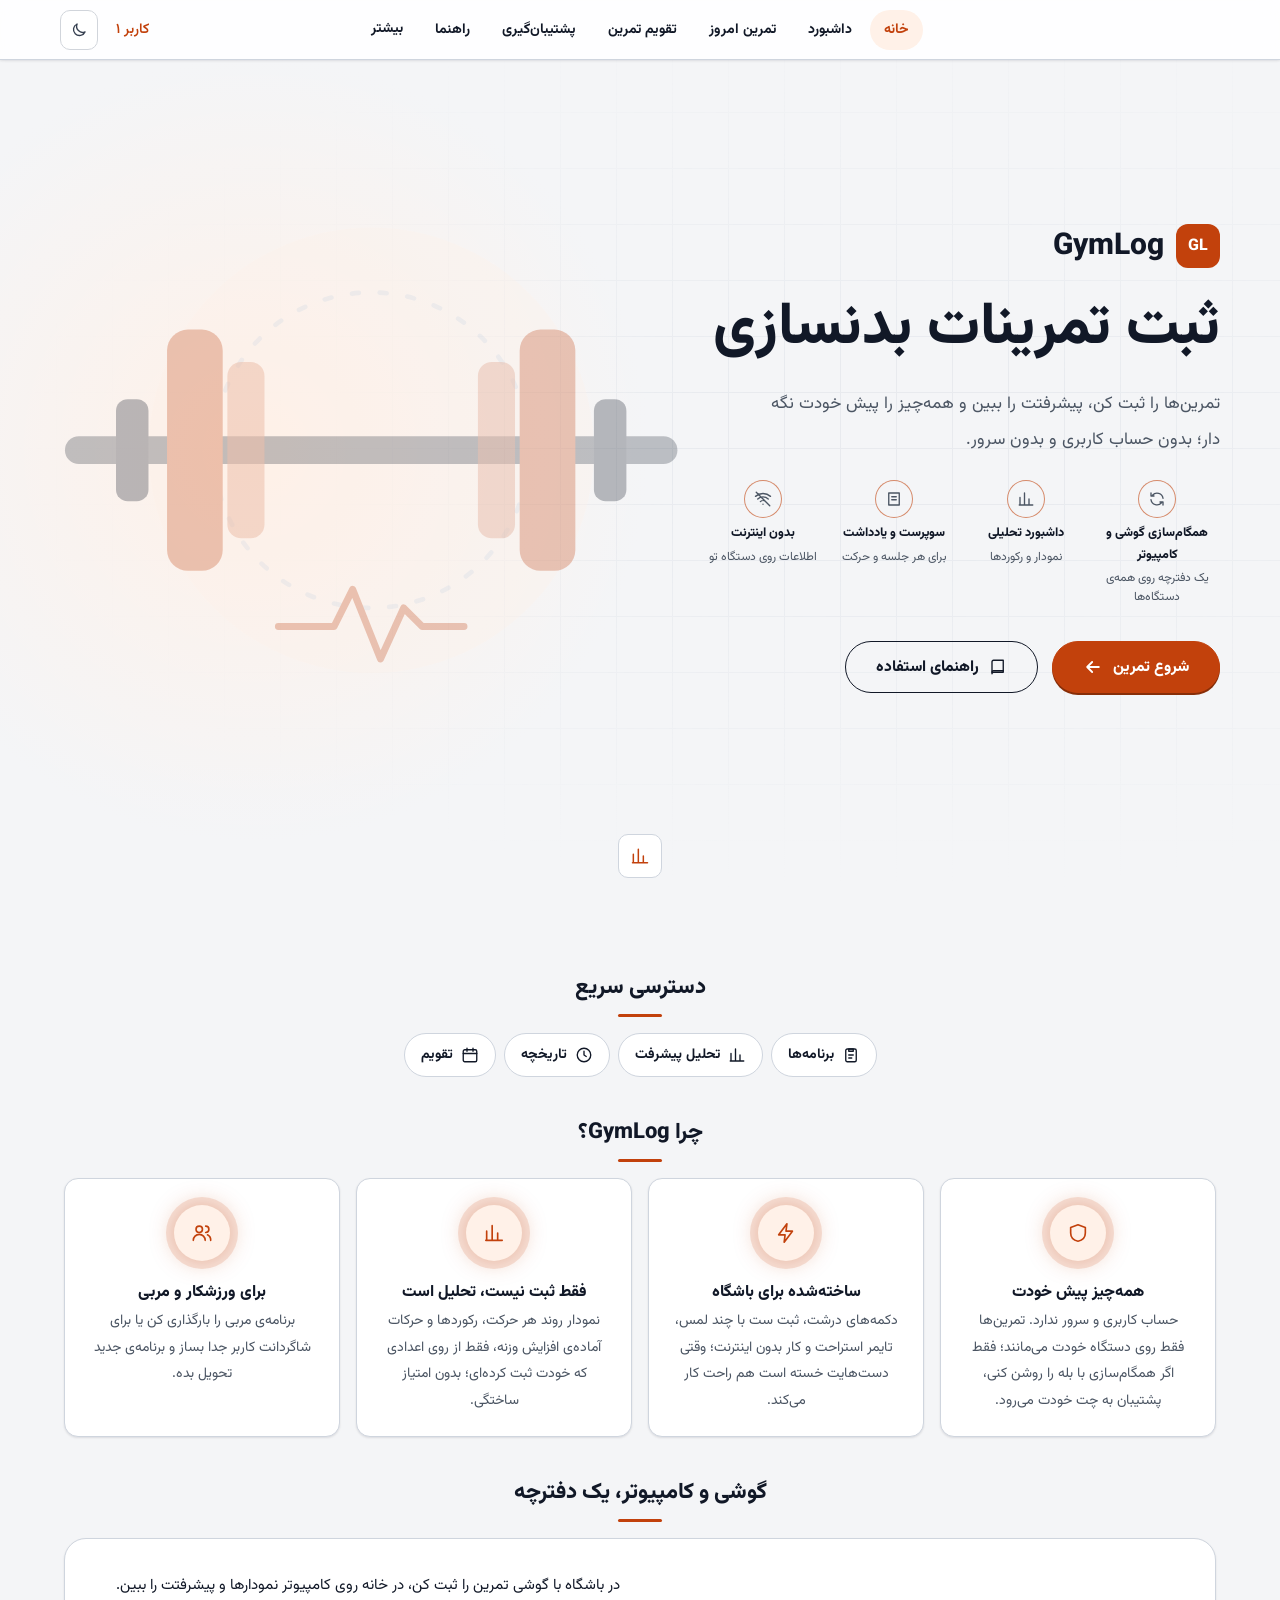
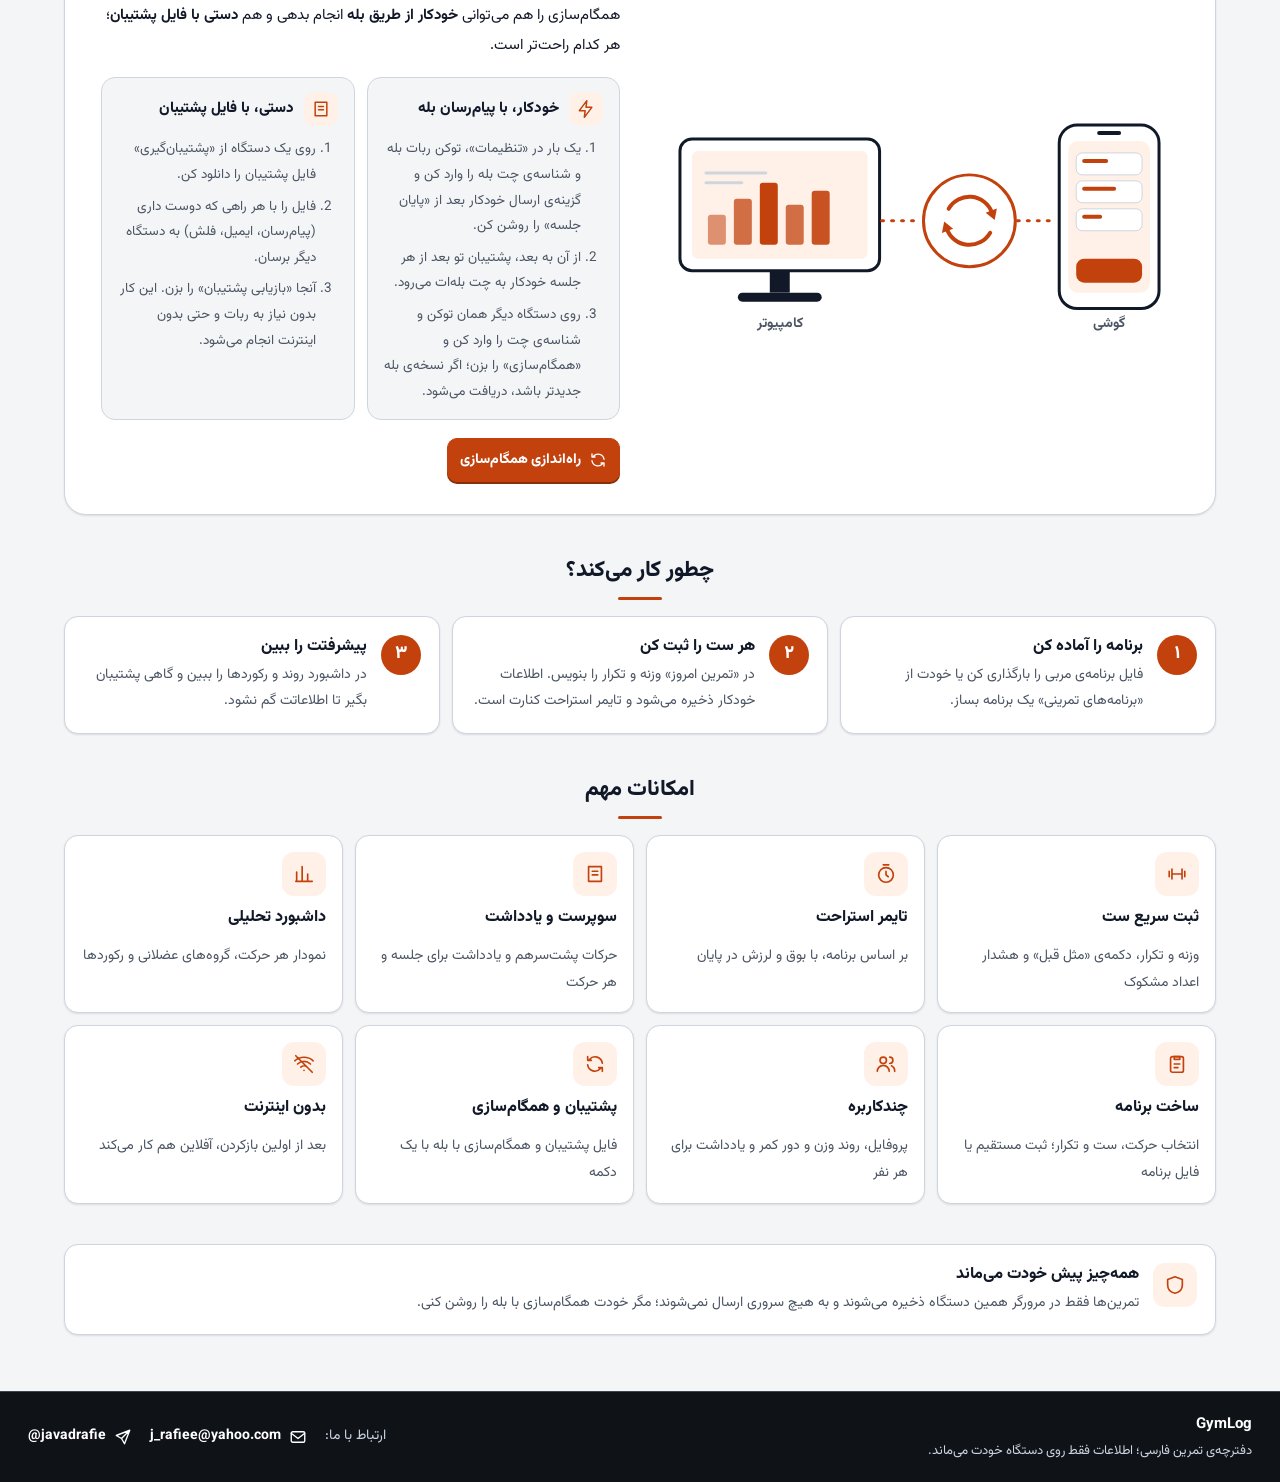
==== commit edbedda1: "اصلاح کد" ====
--- a/index.html
+++ b/index.html
@@ -5,6 +5,7 @@
     <meta name="viewport" content="width=device-width, initial-scale=1.0, viewport-fit=cover">
     <link rel="manifest" href="./manifest.json">
     <meta name="theme-color" content="#2563eb">
+    <meta name="color-scheme" content="light dark">
     <title>GymLog</title>
     <meta name="description" content="ثبت و پیگیری تمرین‌های بدنسازی و روند پیشرفت ورزشی؛ همه‌چیز فقط روی همین دستگاه ذخیره می‌شود" />
     <meta property="og:title" content="GymLog" />
@@ -17,6 +18,7 @@
 </head>
 
 <body>
+<a href="#mainContent" class="skip-link" id="skipLink">رفتن به محتوا</a>
 <div class="app-shell">
 
     <!-- =========================
@@ -47,6 +49,8 @@
             </button>
         </div>
 
+        <main id="mainContent" tabindex="-1">
+
         <!-- =========================
              View 1: Desktop Dashboard
         ========================= -->
@@ -65,7 +69,7 @@
                 <!-- Header for mobile -->
                 <header class="page-header" style="display: flex;">
                     <div>
-                        <h1>ثبت جلسه تمرینی</h1>
+                        <h2>ثبت جلسه تمرینی</h2>
                     </div>
                 </header>
 
@@ -128,7 +132,7 @@
                     </section>
 
                     <!-- Exercises -->
-                    <main id="exerciseList"></main>
+                    <div id="exerciseList"></div>
 
                     <!-- Session note -->
                     <section class="card session-note-card">
@@ -229,6 +233,8 @@
         <div id="viewSettings" class="app-view">
             <div id="viewSettingsContainer" class="gl-view-pad"></div>
         </div>
+
+        </main>
 
     </div>
 
@@ -248,7 +254,7 @@
             >
                 ×
             </button>
-            <h2>منو</h2>
+            <h2 id="settingsTitle">منو</h2>
         </div>
 
         <div class="settings-content">
--- a/css/app.css
+++ b/css/app.css
@@ -33,7 +33,7 @@
     gap: 10px;
     margin-bottom: 12px;
 }
-.page-header h1 {
+.page-header h2 {
     margin: 0;
     font-size: 22px;
     line-height: 1.4;
@@ -41,7 +41,7 @@
 .page-header p {
     margin: 3px 0 0;
     font-size: 13px;
-    color: #6b7280;
+    color: var(--gl-muted);
 }
 .settings-icon-btn {
     flex: 0 0 auto;
@@ -107,7 +107,7 @@
 }
 .selector-title {
     font-size: 12px;
-    color: #6b7280;
+    color: var(--gl-muted);
     margin: 2px 4px 8px;
 }
 .session-buttons {
@@ -140,9 +140,9 @@
 }
 .session-btn span {
     display: block;
-    font-size: 10px;
+    font-size: 12px;
     line-height: 1.4;
-    color: #6b7280;
+    color: var(--gl-muted);
 }
 .session-btn.active {
     background: #eff6ff;
@@ -168,7 +168,7 @@
 }
 .field label {
     font-size: 14px;
-    color: #6b7280;
+    color: var(--gl-muted);
     font-weight: 600;
 }
 input,
@@ -195,7 +195,7 @@
     border-radius: 8px;
     background: #eff6ff;
     color: #1e40af;
-    font-size: 11px;
+    font-size: 12px;
     line-height: 1.7;
 }
 
@@ -224,7 +224,7 @@
     color: #92400e;
 }
 .backup-warning-text span {
-    font-size: 11px;
+    font-size: 12px;
     color: #b45309;
     line-height: 1.6;
 }
@@ -307,8 +307,8 @@
     grid-template-columns: repeat(7, 1fr);
     direction: ltr;
     margin-bottom: 4px;
-    font-size: 11px;
-    color: #9ca3af;
+    font-size: 12px;
+    color: var(--gl-faint);
     text-align: center;
 }
 .date-picker-grid {
@@ -369,8 +369,8 @@
     align-items: center;
     gap: 6px;
     margin: 10px 0;
-    font-size: 11px;
-    color: #6b7280;
+    font-size: 12px;
+    color: var(--gl-muted);
 }
 .date-picker-legend-circle {
     width: 12px;
@@ -426,7 +426,7 @@
 .exercise-meta {
     font-size: 12px;
     line-height: 1.8;
-    color: #6b7280;
+    color: var(--gl-muted);
 }
 
 /* =========================
@@ -466,7 +466,7 @@
 }
 .set-label {
     font-size: 14px;
-    color: #4b5563;
+    color: var(--gl-muted);
     text-align: center;
     font-weight: bold;
     white-space: nowrap;
@@ -481,7 +481,7 @@
     grid-column: 2 / 4;
     padding: 2px 5px;
     min-height: 14px;
-    font-size: 11.5px;
+    font-size: 12px;
     font-weight: 600;
     color: #1f2937;
     text-align: right;
@@ -509,8 +509,8 @@
 }
 .summary-card span {
     display: block;
-    font-size: 11px;
-    color: #6b7280;
+    font-size: 12px;
+    color: var(--gl-muted);
     margin-bottom: 5px;
 }
 .summary-card strong {
@@ -519,8 +519,8 @@
 .summary-card small {
     display: block;
     margin-top: 2px;
-    font-size: 9px;
-    color: #9ca3af;
+    font-size: 12px;
+    color: var(--gl-faint);
 }
 
 /* =========================
@@ -542,8 +542,8 @@
 }
 .section-title p {
     margin: 4px 0 0;
-    font-size: 11px;
-    color: #6b7280;
+    font-size: 12px;
+    color: var(--gl-muted);
 }
 .history-table-wrapper {
     margin-top: 12px;
@@ -552,7 +552,7 @@
 .history-table {
     width: 100%;
     border-collapse: collapse;
-    font-size: 11px;
+    font-size: 12px;
 }
 .history-table th,
 .history-table td {
@@ -562,7 +562,7 @@
     white-space: nowrap;
 }
 .history-table th {
-    color: #6b7280;
+    color: var(--gl-muted);
     background: #f9fafb;
     font-weight: normal;
 }
@@ -570,7 +570,7 @@
     padding: 25px 10px;
     text-align: center;
     font-size: 12px;
-    color: #9ca3af;
+    color: var(--gl-faint);
 }
 
 /* =========================
@@ -603,7 +603,7 @@
     color: #1f2937;
 }
 .exercise-history-info span {
-    color: #6b7280;
+    color: var(--gl-muted);
     white-space: nowrap;
 }
 .exercise-history-sets {
@@ -691,9 +691,9 @@
 }
 .setting-info span {
     display: block;
-    font-size: 10px;
+    font-size: 12px;
     line-height: 1.7;
-    color: #9ca3af;
+    color: var(--gl-faint);
 }
 .setting-row .secondary-btn,
 .setting-row .danger-btn {
@@ -777,7 +777,7 @@
 }
 .my-programs-empty {
     font-size: 13px;
-    color: #9ca3af;
+    color: var(--gl-faint);
 }
 .my-program-card {
     margin-bottom: 12px;
@@ -802,12 +802,12 @@
     border-radius: 999px;
     background: #dbeafe;
     color: #1d4ed8;
-    font-size: 10px;
+    font-size: 12px;
 }
 .my-program-dates {
     display: block;
-    font-size: 11px;
-    color: #9ca3af;
+    font-size: 12px;
+    color: var(--gl-faint);
 }
 .my-program-details {
     margin-top: 12px;
@@ -886,7 +886,7 @@
     padding: 20px;
     border-radius: 10px;
     background: #f3f4f6;
-    color: #9ca3af;
+    color: var(--gl-faint);
     font-size: 12px;
 }
 .exercise-guide-instructions {
@@ -919,7 +919,7 @@
 body.dark-mode .field label,
 body.dark-mode .exercise-meta,
 body.dark-mode .section-title p {
-    color: #9ca3af;
+    color: var(--gl-faint);
 }
 body.dark-mode .session-btn {
     background: #1f2937;
@@ -927,7 +927,7 @@
     color: #f3f4f6;
 }
 body.dark-mode .session-btn span {
-    color: #9ca3af;
+    color: var(--gl-faint);
 }
 body.dark-mode .session-btn.active {
     background: #1e3a8a;
@@ -973,7 +973,7 @@
     background: #374151;
 }
 body.dark-mode .date-picker-legend {
-    color: #9ca3af;
+    color: var(--gl-faint);
 }
 body.dark-mode .backup-warning-banner {
     background: #451a03;
@@ -990,10 +990,10 @@
     color: #bfdbfe;
 }
 body.dark-mode .summary-card span {
-    color: #9ca3af;
+    color: var(--gl-faint);
 }
 body.dark-mode .summary-card small {
-    color: #6b7280;
+    color: var(--gl-muted);
 }
 body.dark-mode .exercise-header {
     background: #18212f;
@@ -1026,14 +1026,14 @@
 }
 body.dark-mode .history-table th {
     background: #111827;
-    color: #9ca3af;
+    color: var(--gl-faint);
 }
 body.dark-mode .history-table th,
 body.dark-mode .history-table td {
     border-color: #374151;
 }
 body.dark-mode .history-empty {
-    color: #6b7280;
+    color: var(--gl-muted);
 }
 body.dark-mode .exercise-history-item {
     background: #18212f;
@@ -1046,7 +1046,7 @@
     color: #f3f4f6;
 }
 body.dark-mode .exercise-history-info span {
-    color: #9ca3af;
+    color: var(--gl-faint);
 }
 body.dark-mode .history-set {
     background: #1f2937;
@@ -1088,7 +1088,7 @@
     color: #f3f4f6;
 }
 body.dark-mode .setting-info span {
-    color: #9ca3af;
+    color: var(--gl-faint);
 }
 body.dark-mode .danger-setting .setting-info strong {
     color: #fecaca;
@@ -1133,7 +1133,7 @@
 }
 body.dark-mode .exercise-guide-no-image {
     background: #111827;
-    color: #6b7280;
+    color: var(--gl-muted);
 }
 body.dark-mode .danger-btn {
     background: #450a0a;
@@ -1185,7 +1185,7 @@
     margin: 0;
     font-size: 13px;
     line-height: 1.9;
-    color: #6b7280;
+    color: var(--gl-muted);
 }
 .onboarding-actions {
     display: flex;
@@ -1197,7 +1197,7 @@
     width: 100%;
 }
 body.dark-mode .onboarding-hero p {
-    color: #9ca3af;
+    color: var(--gl-faint);
 }
 
 /* =========================
@@ -1325,7 +1325,7 @@
     font-family: inherit;
     font-size: 12px;
     font-weight: 600;
-    color: #4b5563;
+    color: var(--gl-muted);
     cursor: pointer;
 }
 .mobile-tab-btn.active {
@@ -1391,7 +1391,7 @@
     align-items: center;
     gap: 8px;
     font-size: 13px;
-    color: #4b5563;
+    color: var(--gl-muted);
 }
 .dash-overview-meta .sep {
     color: #d1d5db;
@@ -1404,8 +1404,8 @@
 .dash-progress-labels {
     display: flex;
     justify-content: space-between;
-    font-size: 11.5px;
-    color: #6b7280;
+    font-size: 12px;
+    color: var(--gl-muted);
     margin-bottom: 4px;
 }
 .dash-progress-bar-bg {
@@ -1455,7 +1455,7 @@
    ------------------------- */
 .dash-empty-notice {
     font-size: 12.5px;
-    color: #9ca3af;
+    color: var(--gl-faint);
     text-align: center;
     padding: 30px 10px;
 }
@@ -1481,7 +1481,7 @@
 .dash-cycle-header p {
     margin: 4px 0 0;
     font-size: 12px;
-    color: #6b7280;
+    color: var(--gl-muted);
 }
 .dash-cycle-weeks {
     display: grid;
@@ -1513,8 +1513,8 @@
     border-bottom: 1px solid #e5e7eb;
 }
 .dash-cycle-week-badge {
-    font-size: 10.5px;
-    color: #6b7280;
+    font-size: 12px;
+    color: var(--gl-muted);
 }
 .dash-cycle-session-item {
     display: flex;
@@ -1552,8 +1552,8 @@
     font-size: 12px;
 }
 .dash-cycle-session-info span {
-    color: #6b7280;
-    font-size: 10px;
+    color: var(--gl-muted);
+    font-size: 12px;
 }
 .dash-cycle-status-icon {
     font-size: 13px;
@@ -1597,7 +1597,7 @@
     white-space: nowrap;
 }
 .dash-table th {
-    color: #6b7280;
+    color: var(--gl-muted);
     font-weight: 600;
     background: #f9fafb;
 }
@@ -1608,7 +1608,7 @@
 }
 .dash-table-action-btn {
     padding: 5px 10px;
-    font-size: 11px;
+    font-size: 12px;
     border-radius: 6px;
     border: 1px solid #d1d5db;
     background: #ffffff;
@@ -1931,7 +1931,7 @@
 }
 .cal-wide-count {
     font-size: 12.5px;
-    color: #6b7280;
+    color: var(--gl-muted);
 }
 .cal-year-grid {
     display: grid;
@@ -1961,7 +1961,7 @@
     color: #111827;
 }
 .cal-month-card header span {
-    font-size: 11px;
+    font-size: 12px;
     font-weight: 600;
     color: #16a34a;
 }
@@ -2003,8 +2003,8 @@
 .calendar-day-sub {
     display: block;
     margin-top: 2px;
-    font-size: 11.5px;
-    color: #6b7280;
+    font-size: 12px;
+    color: var(--gl-muted);
 }
 .calendar-day-actions {
     display: flex;
@@ -2013,7 +2013,7 @@
 }
 .calendar-day-empty {
     text-align: center;
-    color: #6b7280;
+    color: var(--gl-muted);
 }
 .calendar-day-empty p {
     margin: 0 0 10px;
@@ -2089,7 +2089,7 @@
 .dv-card-head p {
     margin: 4px 0 0;
     font-size: 12px;
-    color: #6b7280;
+    color: var(--gl-muted);
     line-height: 1.7;
 }
 .dv-card-head {
@@ -2100,15 +2100,15 @@
     text-align: center;
     font-size: 12.5px;
     line-height: 1.9;
-    color: #6b7280;
+    color: var(--gl-muted);
     background: #f9fafb;
     border-radius: 10px;
 }
 .dv-note {
     margin: 10px 0 0;
-    font-size: 11px;
+    font-size: 12px;
     line-height: 1.8;
-    color: #9ca3af;
+    color: var(--gl-faint);
 }
 .dv-num {
     direction: ltr;
@@ -2116,7 +2116,7 @@
     white-space: nowrap;
 }
 .dv-muted {
-    color: #9ca3af;
+    color: var(--gl-faint);
 }
 
 /* ---------- KPIs ---------- */
@@ -2143,7 +2143,7 @@
 }
 .dv-kpi-label {
     font-size: 12px;
-    color: #6b7280;
+    color: var(--gl-muted);
 }
 .dv-kpi-val {
     font-size: 26px;
@@ -2156,9 +2156,9 @@
     padding: 3px 0;
 }
 .dv-kpi-sub {
-    font-size: 11px;
+    font-size: 12px;
     line-height: 1.7;
-    color: #9ca3af;
+    color: var(--gl-faint);
 }
 
 /* ---------- Progression ---------- */
@@ -2172,8 +2172,8 @@
     display: flex;
     flex-direction: column;
     gap: 4px;
-    font-size: 11px;
-    color: #6b7280;
+    font-size: 12px;
+    color: var(--gl-muted);
     min-width: 0;
 }
 .dv-filters select {
@@ -2218,7 +2218,7 @@
     border-radius: 8px;
     background: #111827;
     color: #f9fafb;
-    font-size: 11.5px;
+    font-size: 12px;
     line-height: 1.8;
     white-space: pre-line;
     text-align: right;
@@ -2230,8 +2230,8 @@
     flex-wrap: wrap;
     gap: 6px 14px;
     margin: 6px 0 12px;
-    font-size: 11px;
-    color: #6b7280;
+    font-size: 12px;
+    color: var(--gl-muted);
 }
 .dv-legend i {
     display: inline-block;
@@ -2253,8 +2253,8 @@
     border: 1px solid #f3f4f6;
 }
 .dv-observed dt {
-    font-size: 10.5px;
-    color: #9ca3af;
+    font-size: 12px;
+    color: var(--gl-faint);
     margin-bottom: 2px;
 }
 .dv-observed dd {
@@ -2278,13 +2278,13 @@
     padding: 0 8px;
     border-radius: 999px;
     background: #dbeafe;
-    font-size: 10.5px;
+    font-size: 12px;
     line-height: 1.8;
 }
 .dv-interp-none,
 .dv-interp-limited {
     background: #f9fafb;
-    color: #4b5563;
+    color: var(--gl-muted);
 }
 .dv-interp-none b,
 .dv-interp-limited b {
@@ -2318,8 +2318,8 @@
     color: #1f2937;
 }
 .dv-list-sub {
-    font-size: 11px;
-    color: #9ca3af;
+    font-size: 12px;
+    color: var(--gl-faint);
     line-height: 1.8;
 }
 .dv-list-sub {
@@ -2330,7 +2330,7 @@
     align-items: center;
     padding: 2px 9px;
     border-radius: 999px;
-    font-size: 11px;
+    font-size: 12px;
     font-weight: 600;
     white-space: nowrap;
 }
@@ -2426,7 +2426,7 @@
     margin: 0;
     font-size: 13px;
     line-height: 1.9;
-    color: #6b7280;
+    color: var(--gl-muted);
 }
 .dv-welcome-actions {
     display: flex;
@@ -2445,9 +2445,9 @@
     text-align: center;
 }
 .dv-welcome-default small {
-    font-size: 11px;
+    font-size: 12px;
     line-height: 1.7;
-    color: #9ca3af;
+    color: var(--gl-faint);
 }
 .dv-welcome-steps {
     list-style: none;
@@ -2480,7 +2480,7 @@
 .dv-welcome-label {
     display: block;
     margin-bottom: 2px;
-    font-size: 11px;
+    font-size: 12px;
     font-weight: 600;
     color: #2563eb;
 }
@@ -2495,7 +2495,7 @@
     display: block;
     font-size: 12px;
     line-height: 1.8;
-    color: #6b7280;
+    color: var(--gl-muted);
 }
 
 /* دسکتاپ: ستون راست = معرفی و اقدام، ستون چپ = مسیر سه‌مرحله‌ای */
@@ -2673,9 +2673,9 @@
     color: #2563eb;
 }
 .dv-bank-group h4 span {
-    font-size: 11px;
+    font-size: 12px;
     font-weight: 500;
-    color: #6b7280;
+    color: var(--gl-muted);
 }
 .dv-bank-grid {
     display: grid;
@@ -2706,8 +2706,8 @@
     color: #1f2937;
 }
 .dv-bank-item span {
-    font-size: 11px;
-    color: #6b7280;
+    font-size: 12px;
+    color: var(--gl-muted);
     direction: ltr;
 }
 body.dark-mode .dv-bank-title {
@@ -2747,7 +2747,7 @@
     border: 1px solid #bfdbfe;
     background: #eff6ff;
     color: #2563eb;
-    font-size: 10px;
+    font-size: 12px;
     font-weight: 700;
 }
 .dv-detail-meta {
@@ -2755,7 +2755,7 @@
     flex-wrap: wrap;
     gap: 6px 16px;
     font-size: 13px;
-    color: #4b5563;
+    color: var(--gl-muted);
 }
 .dv-detail-meta strong {
     color: #111827;
@@ -2790,7 +2790,7 @@
     border-radius: 6px;
     background: #f3f4f6;
     font-size: 12px;
-    color: #4b5563;
+    color: var(--gl-muted);
 }
 .dv-detail-set strong {
     direction: ltr;
@@ -2858,9 +2858,9 @@
     font-size: 13px;
 }
 .dv-sess-btn span {
-    font-size: 11px;
+    font-size: 12px;
     line-height: 1.6;
-    color: #6b7280;
+    color: var(--gl-muted);
 }
 .dv-sess-btn:hover {
     border-color: #93c5fd;
@@ -2916,8 +2916,8 @@
     padding: 1px 8px;
     border-radius: 999px;
     background: #f3f4f6;
-    color: #6b7280;
-    font-size: 10px;
+    color: var(--gl-muted);
+    font-size: 12px;
     white-space: nowrap;
 }
 .dv-ex-card .dv-svg {
@@ -2927,7 +2927,7 @@
     padding: 36px 8px;
     border-radius: 8px;
     background: #f9fafb;
-    color: #9ca3af;
+    color: var(--gl-faint);
     font-size: 12px;
     text-align: center;
 }
@@ -2936,8 +2936,8 @@
     align-items: center;
     justify-content: space-between;
     gap: 8px;
-    font-size: 11px;
-    color: #6b7280;
+    font-size: 12px;
+    color: var(--gl-muted);
 }
 .dv-modal-overlay {
     position: fixed;
@@ -2974,7 +2974,7 @@
 .dv-modal-head p {
     margin: 2px 0 0;
     font-size: 12px;
-    color: #6b7280;
+    color: var(--gl-muted);
 }
 
 /* =====================================================
@@ -2992,7 +2992,7 @@
     border: 1px solid #d1d5db;
     border-radius: 999px;
     background: #ffffff;
-    color: #4b5563;
+    color: var(--gl-muted);
     font-size: 12.5px;
     cursor: pointer;
 }
@@ -3026,7 +3026,7 @@
 .dv-radar-total {
     margin: 0 0 10px;
     font-size: 12.5px;
-    color: #4b5563;
+    color: var(--gl-muted);
 }
 .dv-mus-list {
     list-style: none;
@@ -3113,14 +3113,14 @@
     border-radius: 999px;
     background: #dbeafe;
     color: #1d4ed8;
-    font-size: 11px;
+    font-size: 12px;
     font-weight: 700;
     white-space: nowrap;
 }
 .dv-prog-session-count {
     flex: 0 0 auto;
-    font-size: 11px;
-    color: #6b7280;
+    font-size: 12px;
+    color: var(--gl-muted);
     white-space: nowrap;
 }
 .dv-prog-table-wrap {
@@ -3136,8 +3136,8 @@
     text-align: center;
     background: #ffffff;
     border-bottom: 1px solid #e5e7eb;
-    color: #6b7280;
-    font-size: 11px;
+    color: var(--gl-muted);
+    font-size: 12px;
     font-weight: 600;
     white-space: nowrap;
 }
@@ -3145,7 +3145,7 @@
     padding: 9px 8px;
     text-align: center;
     border-bottom: 1px solid #f3f4f6;
-    color: #4b5563;
+    color: var(--gl-muted);
 }
 .dv-prog-table tbody tr:last-child td {
     border-bottom: none;
@@ -3165,7 +3165,7 @@
 }
 .dv-prog-table td.dv-prog-idx {
     width: 28px;
-    color: #9ca3af;
+    color: var(--gl-faint);
 }
 .dv-prog-table td.dv-prog-reps {
     color: #1d4ed8;
@@ -3265,7 +3265,7 @@
     margin-bottom: 10px;
 }
 .my-program-details .dv-prog-table {
-    font-size: 11.5px;
+    font-size: 12px;
 }
 
 /* =====================================================
@@ -3337,7 +3337,7 @@
     margin: 0;
     font-size: 12.5px;
     line-height: 1.95;
-    color: #4b5563;
+    color: var(--gl-muted);
 }
 @media (min-width: 900px) {
     .dv-data-note {
@@ -3462,7 +3462,7 @@
     padding: 6px 10px;
     border-radius: 999px;
     background: #f3f4f6;
-    color: #6b7280;
+    color: var(--gl-muted);
     font-size: 12.5px;
     white-space: nowrap;
 }
@@ -3475,7 +3475,7 @@
     border-radius: 50%;
     background: #d1d5db;
     color: #ffffff;
-    font-size: 11px;
+    font-size: 12px;
     font-weight: 700;
 }
 .pb-steps li.active {
@@ -3516,13 +3516,13 @@
     margin: 0 0 14px;
     font-size: 12.5px;
     line-height: 1.9;
-    color: #6b7280;
+    color: var(--gl-muted);
 }
 .pb-note {
     margin: 12px 0 0;
-    font-size: 11px;
+    font-size: 12px;
     line-height: 1.8;
-    color: #9ca3af;
+    color: var(--gl-faint);
 }
 .pb-error {
     min-height: 20px;
@@ -3543,7 +3543,7 @@
     border: 1px solid #d1d5db;
     border-radius: 999px;
     background: #ffffff;
-    color: #4b5563;
+    color: var(--gl-muted);
     font-size: 13px;
     cursor: pointer;
 }
@@ -3593,8 +3593,8 @@
     padding: 1px 6px;
     border-radius: 999px;
     background: #e5e7eb;
-    color: #4b5563;
-    font-size: 11px;
+    color: var(--gl-muted);
+    font-size: 12px;
     text-align: center;
 }
 .pb-tab.active .pb-count {
@@ -3621,7 +3621,7 @@
     flex-direction: column;
     gap: 6px;
     font-size: 12.5px;
-    color: #4b5563;
+    color: var(--gl-muted);
 }
 .pb-label {
     font-size: 13px;
@@ -3659,7 +3659,7 @@
     align-items: center;
     padding: 0 14px;
     background: #f3f4f6;
-    color: #6b7280;
+    color: var(--gl-muted);
     font-size: 12px;
     font-style: normal;
     font-weight: 600;
@@ -3700,7 +3700,7 @@
     text-align: center;
     font-size: 12.5px;
     line-height: 2;
-    color: #9ca3af;
+    color: var(--gl-faint);
 }
 .pb-open-lib {
     width: 100%;
@@ -3745,8 +3745,8 @@
     line-height: 1.6;
 }
 .pb-ex-name span {
-    font-size: 11px;
-    color: #6b7280;
+    font-size: 12px;
+    color: var(--gl-muted);
 }
 .pb-ex-ctl {
     display: flex;
@@ -3781,8 +3781,8 @@
     flex-direction: column;
     gap: 4px;
     min-width: 0;
-    font-size: 11px;
-    color: #6b7280;
+    font-size: 12px;
+    color: var(--gl-muted);
 }
 .pb-fields label:nth-child(-n + 3) {
     grid-column: span 2;
@@ -3888,7 +3888,7 @@
     opacity: 0.55;
 }
 .pb-grip {
-    color: #9ca3af;
+    color: var(--gl-faint);
     letter-spacing: -2px;
     user-select: none;
 }
@@ -3902,8 +3902,8 @@
     line-height: 1.6;
 }
 .pb-lib-name span {
-    font-size: 11px;
-    color: #6b7280;
+    font-size: 12px;
+    color: var(--gl-muted);
 }
 .pb-add {
     flex: 0 0 auto;
@@ -3973,8 +3973,8 @@
 }
 .pb-summary li em {
     font-style: normal;
-    font-size: 11.5px;
-    color: #6b7280;
+    font-size: 12px;
+    color: var(--gl-muted);
 }
 .pb-out-title {
     margin-top: 6px;
@@ -4009,7 +4009,7 @@
     display: block;
     font-size: 12px;
     line-height: 1.8;
-    color: #6b7280;
+    color: var(--gl-muted);
 }
 .pb-out.active {
     border-color: #2563eb;
@@ -4084,7 +4084,7 @@
 }
 .pb-tile span {
     font-size: 12px;
-    color: #6b7280;
+    color: var(--gl-muted);
 }
 .pb-tile strong {
     font-size: 20px;
@@ -4094,7 +4094,7 @@
 .pb-tile strong small {
     font-size: 12px;
     font-weight: 500;
-    color: #6b7280;
+    color: var(--gl-muted);
 }
 .pb-actions {
     display: flex;
@@ -4139,11 +4139,11 @@
 body.dark-mode .pb-out span,
 body.dark-mode .pb-tile span,
 body.dark-mode .pb-tile strong small {
-    color: #9ca3af;
+    color: var(--gl-faint);
 }
 body.dark-mode .pb-steps li {
     background: #1f2937;
-    color: #9ca3af;
+    color: var(--gl-faint);
 }
 body.dark-mode .pb-steps li.active {
     background: #1e3a8a;
@@ -4179,7 +4179,7 @@
 body.dark-mode .pb-input em {
     background: #1f2937;
     border-color: #374151;
-    color: #9ca3af;
+    color: var(--gl-faint);
 }
 body.dark-mode .pb-ex,
 body.dark-mode .pb-out,
@@ -4204,7 +4204,7 @@
 }
 body.dark-mode .pb-empty {
     border-color: #4b5563;
-    color: #6b7280;
+    color: var(--gl-muted);
 }
 body.dark-mode .pb-dropzone.drag-over {
     background: #172554;
@@ -4337,7 +4337,7 @@
     border-radius: 999px;
     background: #dbeafe;
     color: #1d4ed8;
-    font-size: 11px;
+    font-size: 12px;
     font-weight: 700;
     vertical-align: middle;
 }
@@ -4367,7 +4367,7 @@
 }
 .pb-pick-item span {
     font-size: 12px;
-    color: #6b7280;
+    color: var(--gl-muted);
 }
 body.dark-mode .pb-user-item.active {
     border-color: #3b82f6;
@@ -4378,7 +4378,7 @@
     color: #dbeafe;
 }
 body.dark-mode .pb-pick-item span {
-    color: #9ca3af;
+    color: var(--gl-faint);
 }
 
 /* =====================================================
@@ -4415,11 +4415,11 @@
 .pb-user-row-main small {
     font-size: 12px;
     line-height: 1.7;
-    color: #6b7280;
+    color: var(--gl-muted);
 }
 .pb-user-row-chev {
     flex: 0 0 auto;
-    color: #6b7280;
+    color: var(--gl-muted);
     font-size: 16px;
     transition: transform 0.2s ease;
 }
@@ -4453,7 +4453,7 @@
     margin: 4px 0 8px;
     font-size: 12.5px;
     line-height: 2;
-    color: #4b5563;
+    color: var(--gl-muted);
 }
 .pb-delta { font-weight: 800; unicode-bidi: isolate; }
 .pb-trend { color: #374151; }
@@ -4469,7 +4469,7 @@
     cursor: pointer;
     padding: 6px 0;
     font-size: 13px;
-    color: #6b7280;
+    color: var(--gl-muted);
     user-select: none;
 }
 .pb-m-table-wrap { overflow-x: auto; }
@@ -4481,7 +4481,7 @@
     border-bottom: 1px solid #f3f4f6;
     white-space: nowrap;
 }
-.pb-m-table th { color: #6b7280; font-weight: 600; font-size: 12px; }
+.pb-m-table th { color: var(--gl-muted); font-weight: 600; font-size: 12px; }
 html body button.pb-mini-btn {
     width: 34px;
     min-height: 32px;
@@ -4492,12 +4492,12 @@
     background: #fef2f2;
     font-size: 14px;
 }
-.pb-hint { margin: 0; font-size: 11.5px; line-height: 1.8; color: #9ca3af; }
+.pb-hint { margin: 0; font-size: 12px; line-height: 1.8; color: var(--gl-faint); }
 .pb-notes-status { color: #16a34a; }
 body.dark-mode .pb-user-row-main small,
 body.dark-mode .pb-user-row-chev,
 body.dark-mode .pb-m-details > summary,
-body.dark-mode .pb-m-table th { color: #9ca3af; }
+body.dark-mode .pb-m-table th { color: var(--gl-faint); }
 body.dark-mode .pb-user-row.open .pb-user-row-head,
 body.dark-mode .pb-block,
 body.dark-mode .pb-m-table th,
@@ -4549,7 +4549,7 @@
     border-radius: 999px;
     background: #dbeafe;
     color: #1d4ed8 !important;
-    font-size: 10px !important;
+    font-size: 12px !important;
     direction: rtl !important;
 }
 .dv-bank-none {
@@ -4557,7 +4557,7 @@
     padding: 24px;
     text-align: center;
     font-size: 13px;
-    color: #6b7280;
+    color: var(--gl-muted);
 }
 
 /* ---------- فرم ---------- */
@@ -4598,7 +4598,7 @@
     margin: 4px 0 0;
     font-size: 12px;
     line-height: 1.8;
-    color: #6b7280;
+    color: var(--gl-muted);
 }
 .ee-body {
     flex: 1;
@@ -4634,13 +4634,13 @@
 }
 .ee-field small,
 .ee-check small {
-    font-size: 11px;
+    font-size: 12px;
     line-height: 1.8;
-    color: #9ca3af;
+    color: var(--gl-faint);
 }
 .ee-field input[readonly] {
     background: #f3f4f6;
-    color: #6b7280;
+    color: var(--gl-muted);
 }
 .ee-field textarea {
     width: 100%;
@@ -4692,7 +4692,7 @@
     border-radius: 10px;
     text-align: center;
     font-size: 12px;
-    color: #9ca3af;
+    color: var(--gl-faint);
 }
 .ee-media-item {
     position: relative;
@@ -4704,8 +4704,8 @@
     display: flex;
     align-items: center;
     justify-content: center;
-    font-size: 11px;
-    color: #9ca3af;
+    font-size: 12px;
+    color: var(--gl-faint);
 }
 .ee-media-item img,
 .ee-media-item video {
@@ -4722,7 +4722,7 @@
     border-radius: 4px;
     background: rgba(17, 24, 39, 0.75);
     color: #ffffff;
-    font-size: 10px;
+    font-size: 12px;
     font-style: normal;
     direction: ltr;
     text-align: left;
@@ -4840,8 +4840,8 @@
     --gl-border: #e2e8f0;
     --gl-border-soft: #f3f4f6;
     --gl-text: #0f172a;
-    --gl-muted: #64748b;
-    --gl-faint: #9ca3af;
+    --gl-muted: #4b5563;
+    --gl-faint: #596273;
     --gl-accent: #2563eb;
     --gl-accent-soft: #eff6ff;
     --gl-chip-bg: #f1f5f9;
@@ -4856,7 +4856,7 @@
     --gl-border-soft: #2a3649;
     --gl-text: #f1f5f9;
     --gl-muted: #94a3b8;
-    --gl-faint: #7c8aa0;
+    --gl-faint: #a3adbd;
     --gl-accent: #60a5fa;
     --gl-accent-soft: rgba(96, 165, 250, 0.16);
     --gl-chip-bg: #273449;
@@ -4873,7 +4873,7 @@
 .gl-cell-flex { display: flex; align-items: center; gap: 8px; }
 .gl-btn-block { width: 100%; }
 .gl-danger-text { color: var(--gl-danger); }
-.gl-hint { display: block; margin-top: 6px; font-size: 11px; color: var(--gl-faint); }
+.gl-hint { display: block; margin-top: 6px; font-size: 12px; color: var(--gl-faint); }
 
 /* ---------- تاریخچه ---------- */
 .gl-hist-head { flex-wrap: wrap; gap: 12px; }
@@ -4919,7 +4919,7 @@
 .gl-badge {
     padding: 4px 8px;
     border-radius: 6px;
-    font-size: 11px;
+    font-size: 12px;
     font-weight: 600;
     background: var(--gl-chip-bg);
     color: var(--gl-chip-text);
@@ -5296,7 +5296,7 @@
     color: var(--gl-text);
 }
 .bs-check input { flex: 0 0 auto; width: 20px; height: 20px; min-height: 0; margin-top: 3px; }
-.bs-check small { display: block; font-size: 11px; color: var(--gl-faint); }
+.bs-check small { display: block; font-size: 12px; color: var(--gl-faint); }
 .bs-actions { display: flex; flex-wrap: wrap; gap: 8px; }
 .bs-actions button { min-height: 42px; padding: 6px 14px; font-size: 13px; }
 .bs-msg { min-height: 18px; margin: 0; font-size: 12.5px; line-height: 1.8; color: var(--gl-muted); }
@@ -5349,7 +5349,7 @@
     background: var(--ss-soft);
     color: var(--ss-color);
     border: 1px solid var(--ss-color);
-    font-size: 11px;
+    font-size: 12px;
     font-weight: 700;
 }
 
@@ -5374,7 +5374,7 @@
     border-radius: 999px;
     background: var(--ss-color);
     color: #ffffff;
-    font-size: 10.5px;
+    font-size: 12px;
     font-weight: 700;
     white-space: nowrap;
 }
@@ -5390,7 +5390,7 @@
     border-radius: 999px;
     background: var(--ss-color);
     color: #ffffff;
-    font-size: 10.5px;
+    font-size: 12px;
     font-style: normal;
     font-weight: 700;
 }
@@ -5408,7 +5408,7 @@
     cursor: pointer;
 }
 .pb-ss-toggle input { flex: 0 0 auto; width: 20px; height: 20px; min-height: 0; }
-.pb-ss-toggle small { font-size: 11px; opacity: 0.75; }
+.pb-ss-toggle small { font-size: 12px; opacity: 0.75; }
 
 /* =====================================================
    GymLog — بازطراحی ورزشی (لایه‌ی override)
@@ -5746,7 +5746,7 @@
         /* انتخاب جلسه */
         .session-btn { min-height: 60px; border-width: 1px; border-radius: 10px; }
         .session-btn strong { font-size: 13.5px; }
-        .session-btn span { font-size: 11.5px; }
+        .session-btn span { font-size: 12px; }
         /* حرکت */
         .exercise-header { padding: 12px 14px; gap: 8px; }
         .exercise-header h2 { font-size: 17px; font-weight: 700; }
@@ -5953,7 +5953,7 @@
     font-size: 15px;
     font-weight: 800;
 }
-.gl-hero h2 { margin: 0; font-size: 30px; font-weight: 800; color: var(--rd-text); }
+.gl-hero h1 { margin: 0; font-size: 30px; font-weight: 800; color: var(--rd-text); }
 .gl-hero-sub { margin: 0; font-size: 15px; color: var(--rd-sub); line-height: 1.9; }
 .gl-hero-sub b { color: var(--rd-text); }
 html body:not(.rd) .gl-cta {
@@ -5992,7 +5992,7 @@
     .gl-hero { grid-template-columns: 1fr; padding: var(--gl-sp-4); gap: var(--gl-sp-4); }
     .gl-hero-art { order: -1; }
     .gl-hero-art svg { max-width: 190px; }
-    .gl-hero h2 { font-size: 24px; }
+    .gl-hero h1 { font-size: 24px; }
     html body:not(.rd) .gl-cta { align-self: stretch; min-height: 60px; font-size: 18px; }
     .gl-quick { display: grid; grid-template-columns: repeat(2, minmax(0, 1fr)); }
     html body:not(.rd) .gl-quick button { justify-content: center; border-radius: var(--gl-r-sm); min-height: 48px; }
@@ -6330,7 +6330,7 @@
     min-width: 0;
 }
 .gl-hero-brandword { font-size: 14px; font-weight: 800; letter-spacing: .08em; color: var(--rd-accent); direction: ltr; }
-html body .gl-hero h2 { margin: 0; font-size: clamp(32px, 6vw, 60px); line-height: 1.3; font-weight: 800; color: var(--rd-text); max-width: 14ch; }
+html body .gl-hero h1 { margin: 0; font-size: clamp(32px, 6vw, 60px); line-height: 1.3; font-weight: 800; color: var(--rd-text); max-width: 14ch; }
 html body .gl-hero .gl-hero-sub { max-width: 52ch; font-size: clamp(15px, 2vw, 18px); line-height: 2; color: var(--rd-sub); }
 .gl-hero-feats { list-style: none; margin: 4px 0 0; padding: 0; display: flex; flex-wrap: wrap; gap: 12px 26px; }
 .gl-hero-feats li { display: flex; flex-direction: column; gap: 2px; padding-inline-start: 12px; border-inline-start: 3px solid var(--rd-accent); }
@@ -6370,7 +6370,7 @@
 .gl-home-wrap .gl-quick { display: flex; flex-wrap: wrap; gap: 8px; }
 @media (max-width: 1023px) {
     html body .gl-hero-art { width: 100%; opacity: .16; }
-    html body .gl-hero h2 { max-width: none; }
+    html body .gl-hero h1 { max-width: none; }
     html body:not(.rd) .gl-hero-cta .gl-cta, html body:not(.rd) .gl-cta-2 { flex: 1 1 100%; justify-content: center; }
     .gl-hero-feats { gap: 10px 18px; }
 }
@@ -6421,7 +6421,7 @@
     .gl-hero-brandrow { display: flex; align-items: center; gap: 12px; }
     .gl-hero-brandrow .gl-hero-mark { display: flex; width: 44px; height: 44px; border-radius: 12px; font-size: 16px; }
     html body .gl-hero-brandrow .gl-hero-brandword { font-size: 30px; font-weight: 800; letter-spacing: 0; color: var(--rd-text); }
-    html body .gl-hero h2 { font-size: clamp(40px, 4.6vw, 60px); font-weight: 800; max-width: none; line-height: 1.35; }
+    html body .gl-hero h1 { font-size: clamp(40px, 4.6vw, 60px); font-weight: 800; max-width: none; line-height: 1.35; }
     html body .gl-hero .gl-hero-sub { max-width: 46ch; font-size: 17px; line-height: 2.1; }
     html body .gl-hero-feats {
         display: grid;
@@ -6562,7 +6562,7 @@
     .gl-feat-ico .gl-ic { width: 18px; height: 18px; }
     html body .gl-hero-feats li { gap: 3px; }
     html body .gl-hero-feats b { font-size: 12.5px; }
-    html body .gl-hero-feats span:not(.gl-feat-ico) { font-size: 11px; line-height: 1.6; }
+    html body .gl-hero-feats span:not(.gl-feat-ico) { font-size: 12px; line-height: 1.6; }
 }
 
 /* بخش «چرا GymLog؟»: آیکن بالا با هاله‌ی دایره‌ای، بعد عنوان، بعد توضیح */
@@ -6682,7 +6682,7 @@
     border: 1px solid #d97706;
     background: #fffbeb;
     color: #92400e;
-    font-size: 11px;
+    font-size: 12px;
     font-weight: 700;
     white-space: nowrap;
 }
@@ -6705,7 +6705,7 @@
     border: 0;
 }
 .gl-route-h1:focus,
-.gl-hero h2:focus { outline: none; }
+.gl-hero h1:focus { outline: none; }
 
 
 /* =====================================================
@@ -6723,3 +6723,59 @@
 .dash-cycle-session-item.in-progress .dash-cycle-status-icon { color: #d97706; }
 .dash-cycle-session-item.done .dash-cycle-status-icon { color: var(--rd-ok, #15803d); }
 .gl-badge .gl-in { margin-inline-end: 0.3em; }
+
+
+/* =====================================================
+   دسترس‌پذیری: skip-link، ساختار صفحه، مودال مشترک، نواحی لمسی
+   (مقادیر کنتراست از توکن‌های --gl-muted / --gl-faint می‌آیند)
+   ===================================================== */
+body { color-scheme: light; }
+body.dark-mode { color-scheme: dark; }
+
+.skip-link {
+    position: fixed;
+    top: 8px;
+    inset-inline-start: 8px;
+    z-index: 3000;
+    padding: 12px 18px;
+    border-radius: 10px;
+    background: #111827;
+    color: #ffffff;
+    font-weight: 700;
+    text-decoration: none;
+    transform: translateY(-250%);
+}
+.skip-link:focus { transform: none; outline: 3px solid #fbbf24; outline-offset: 2px; }
+
+#mainContent { flex: 1; min-width: 0; outline: none; }
+.app-view[hidden] { display: none !important; }
+
+.gl-dlg-overlay { z-index: 2100; }
+.gl-dlg { max-width: 440px; }
+.gl-dlg-msg { margin: 0 0 16px; font-size: 15px; line-height: 2; white-space: pre-line; color: var(--gl-text); }
+.gl-dlg .pb-actions { margin-top: 0; }
+.gl-dlg .pb-actions button { min-width: 120px; min-height: 44px; }
+
+/* نواحی لمسی ≥ ۴۴px (همیشه) */
+html body .user-chip { display: inline-flex; align-items: center; min-height: 44px; min-width: 44px; padding: 0 8px; }
+html body .user-chip[hidden] { display: none; }
+html body select.user-select,
+html body .mobile-nav-id select.user-select { height: 44px; min-height: 44px; }
+html body:not(.rd) .rest-timer-actions button { min-height: 44px; min-width: 44px; }
+
+@media (max-width: 1023px) {
+    html body:not(.rd) .mobile-tab-btn { min-height: 44px; }
+    html body:not(.rd) .gl-cal-mobile-card { padding: 8px; }
+    html body:not(.rd) .gl-cal-mobile-card .date-picker-grid { gap: 0; }
+    html body:not(.rd) .gl-cal-mobile-card .date-picker-day { min-height: 44px; height: 48px; }
+}
+
+/* صفحه‌ی لمسی یا باریک */
+@media (pointer: coarse), (max-width: 1023px) {
+    html body:not(.rd) :is(.date-picker-day, .date-picker-nav, .exercise-guide-close, .pb-ex-ctl button, button.pb-mini-btn, .pb-add,
+        .pb-chip, .pb-tab, .pb-sm-btn, .dv-pill, .exercise-help-btn, .exercise-history-btn, .exercise-rest-btn,
+        .dash-table-action-btn, .gl-copy-prev, .pb-lib-done, .cal-today-btn, .settings-icon-btn) {
+        min-width: 44px;
+        min-height: 44px;
+    }
+}
